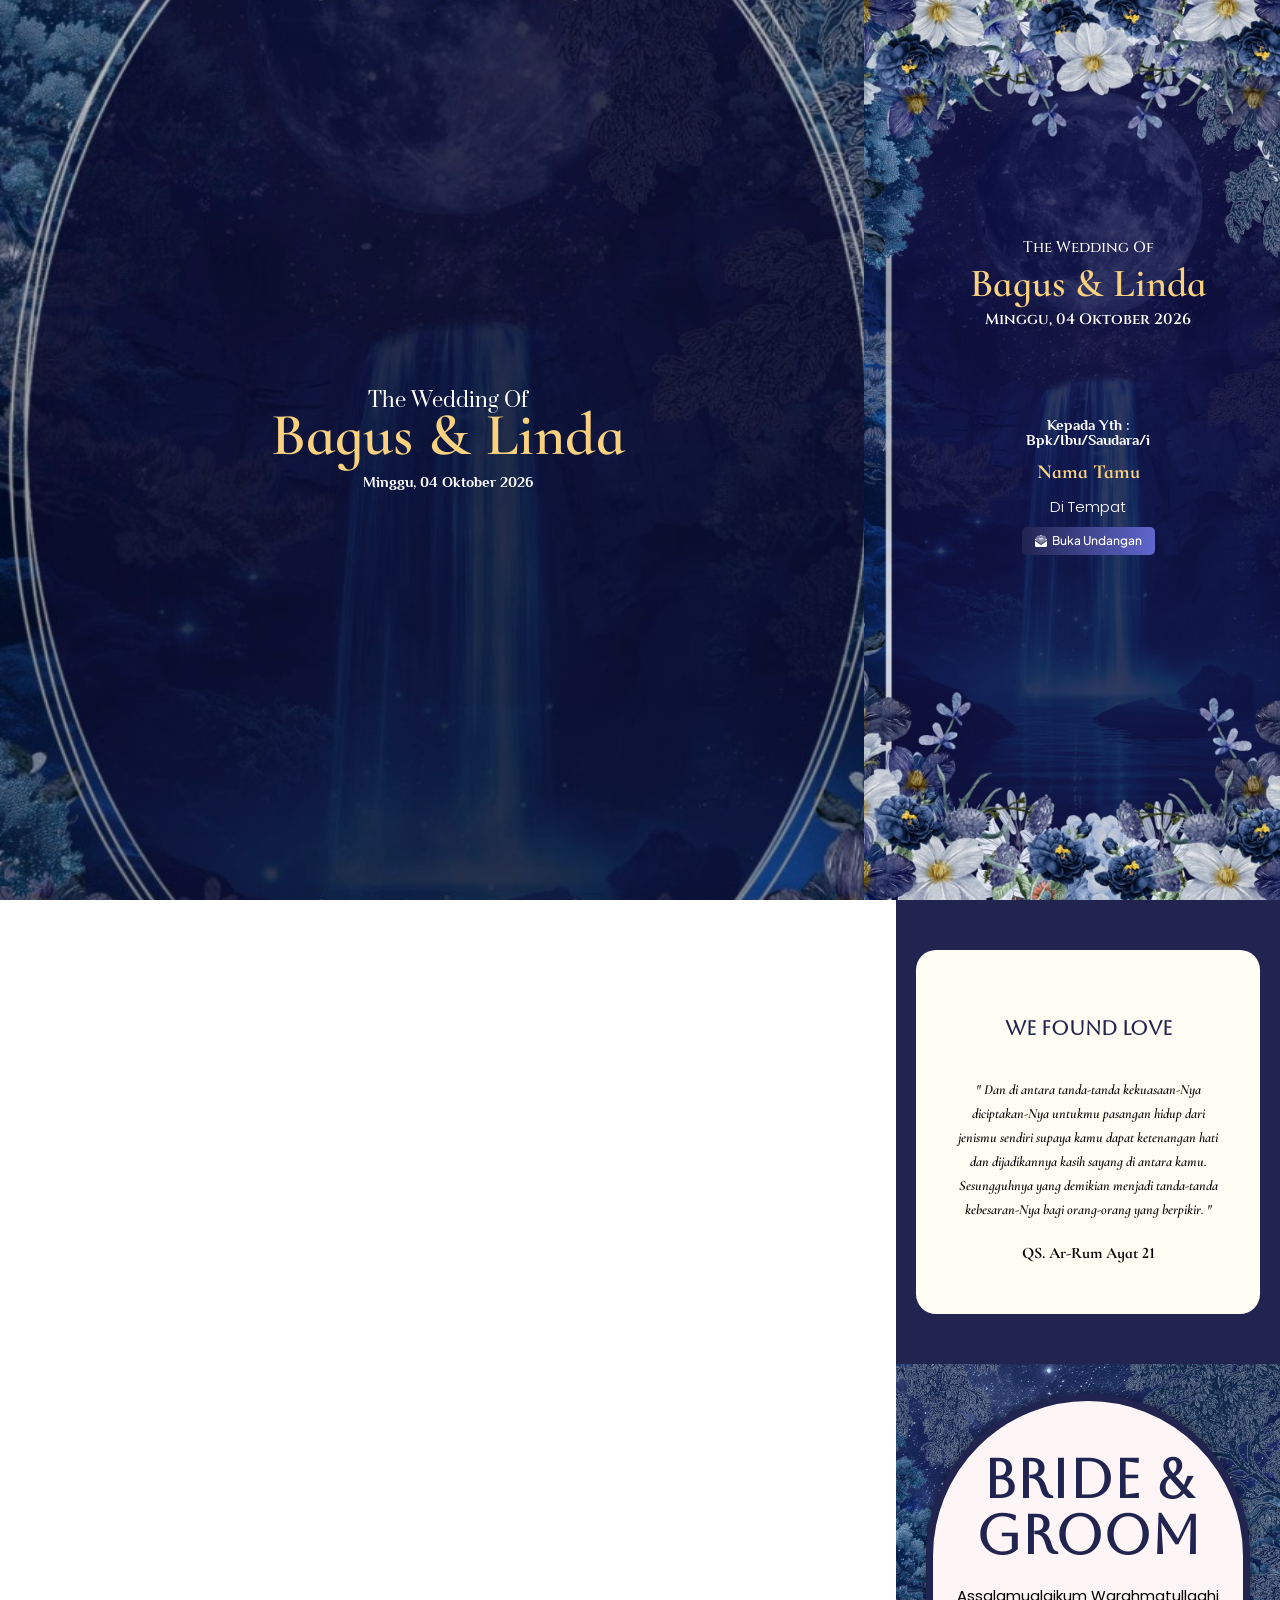
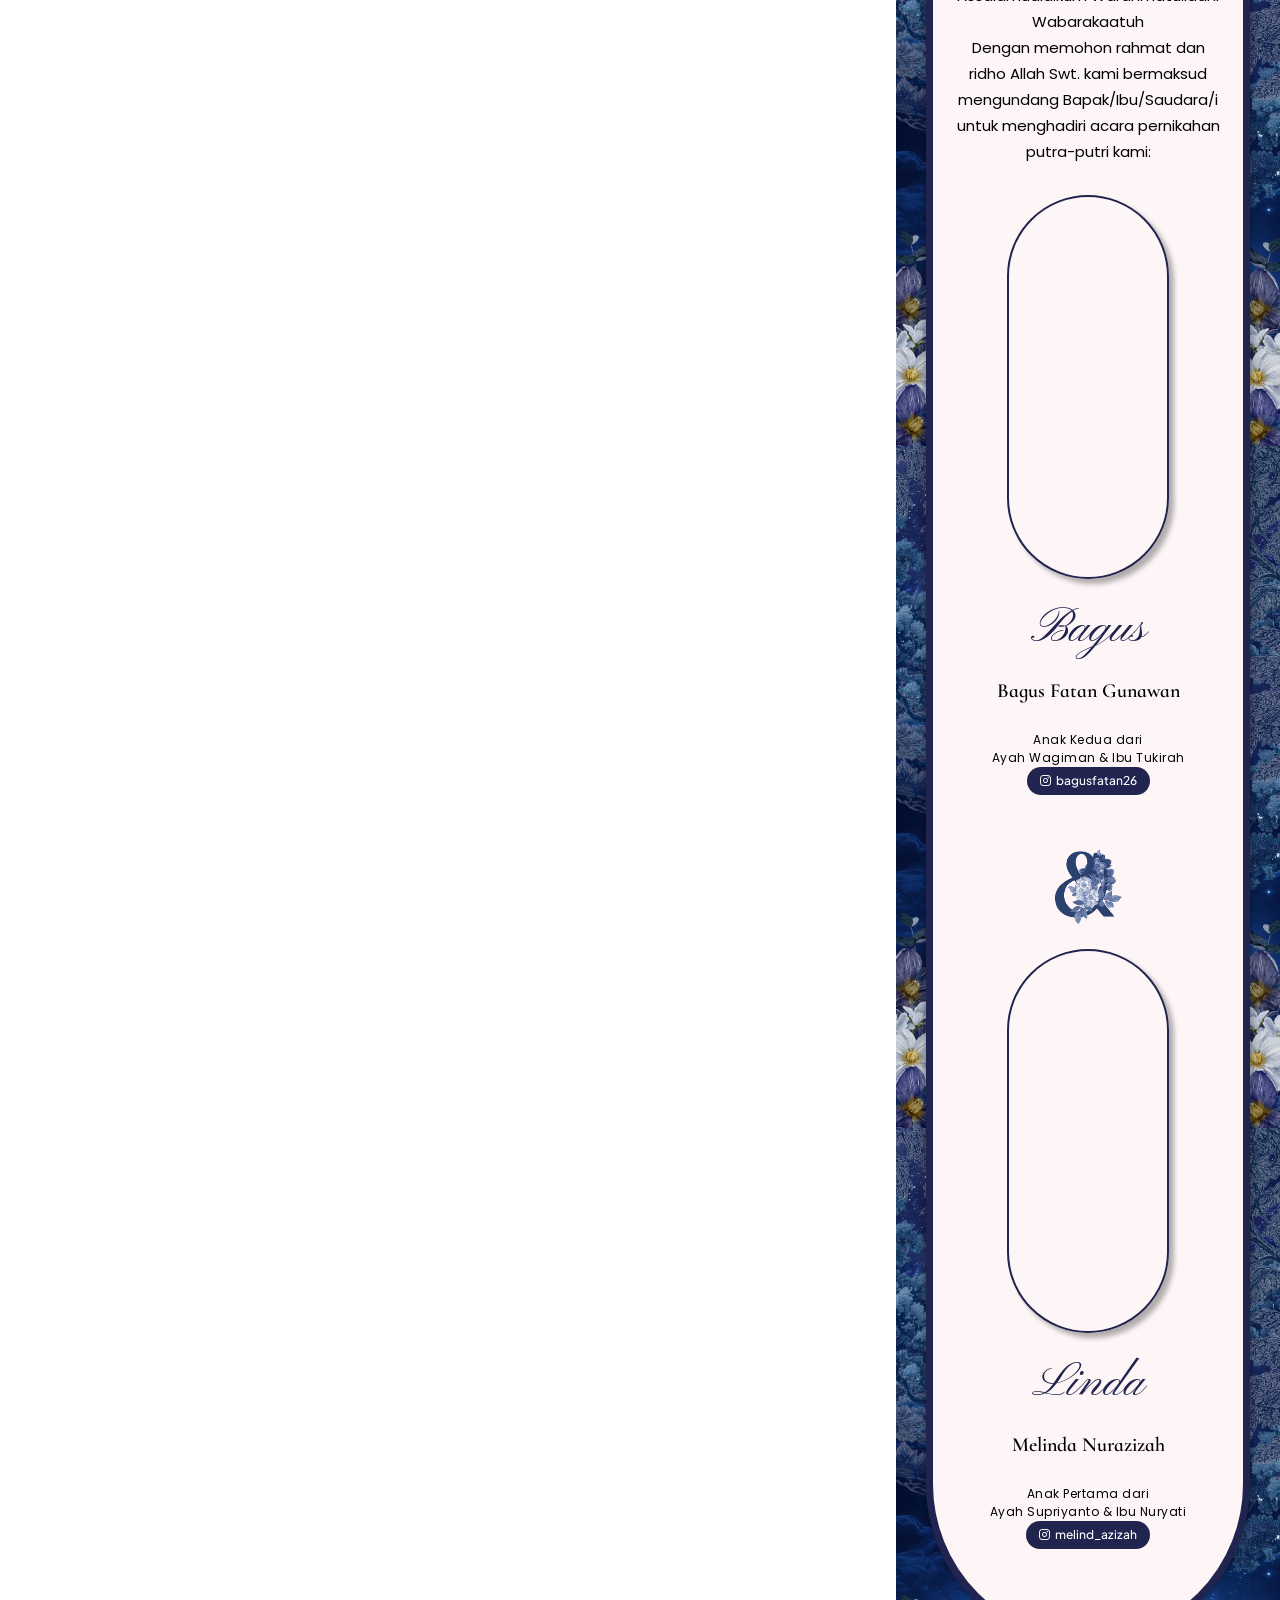
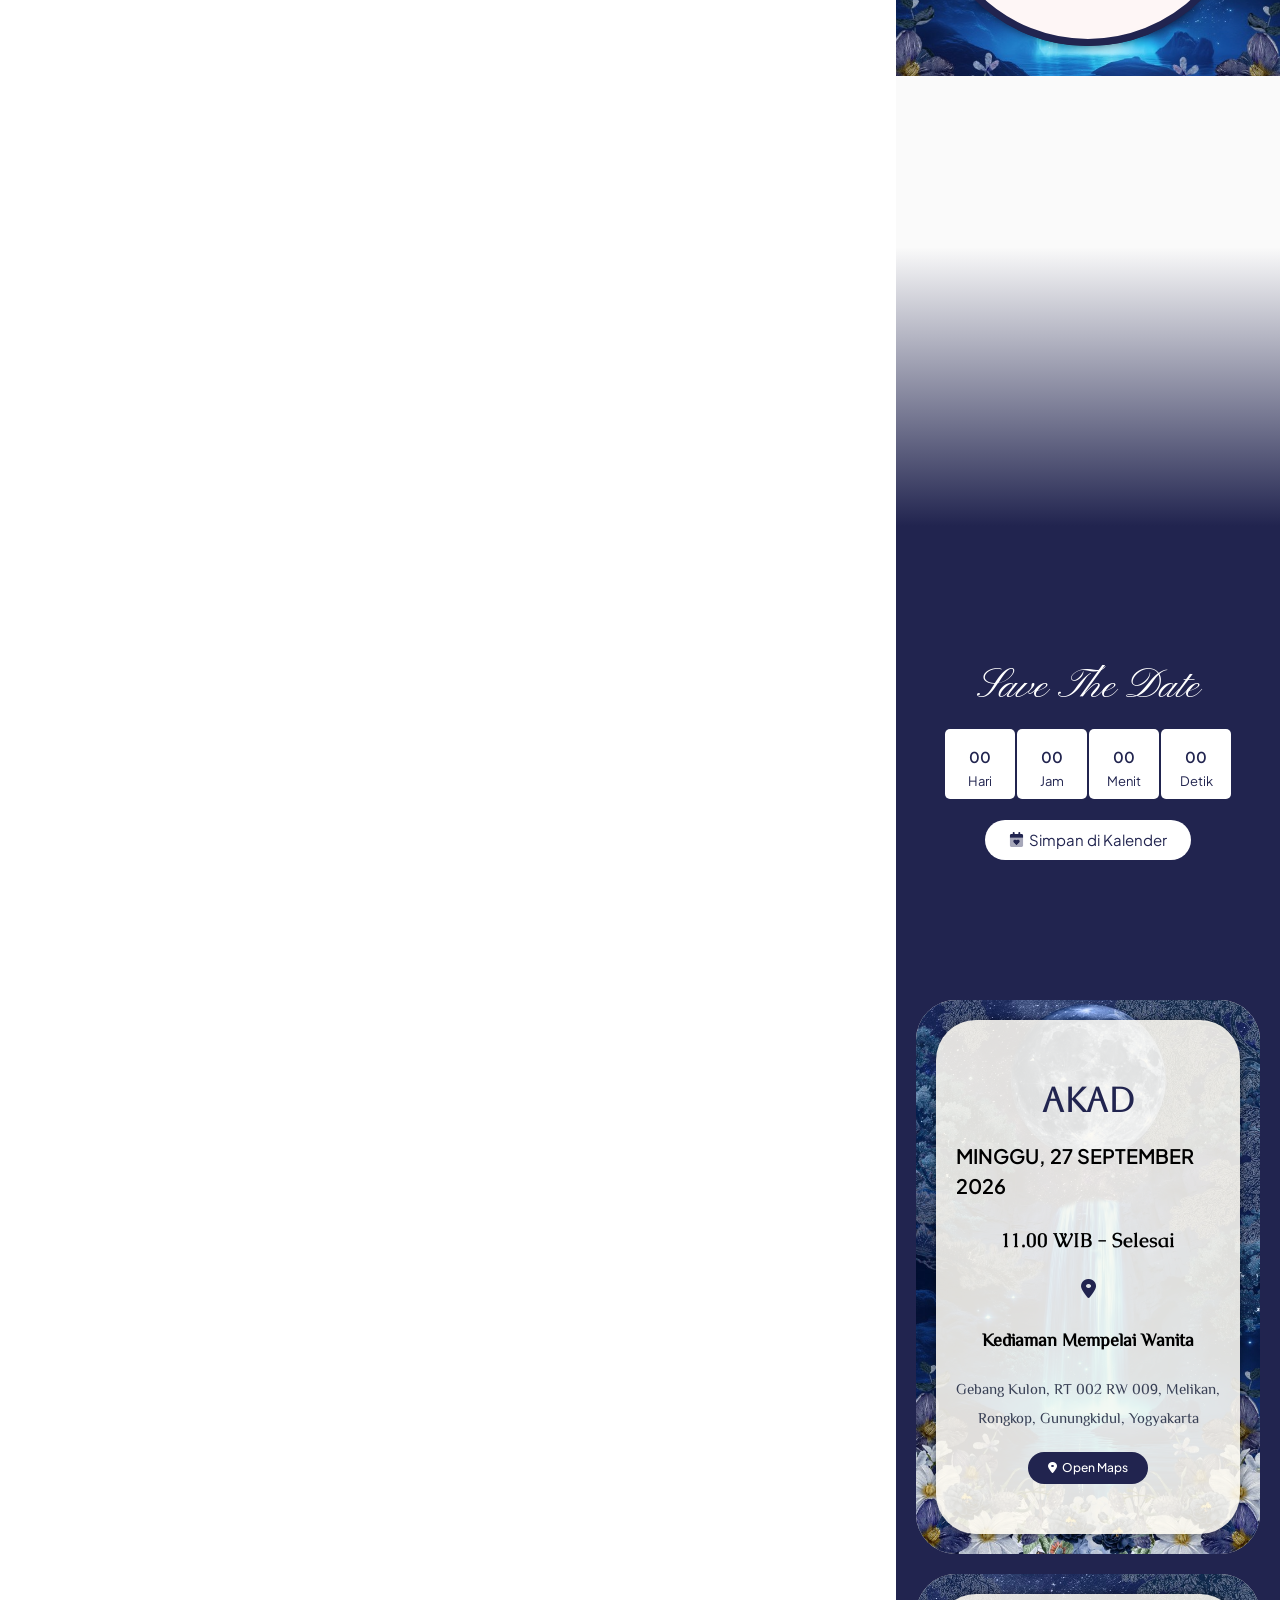
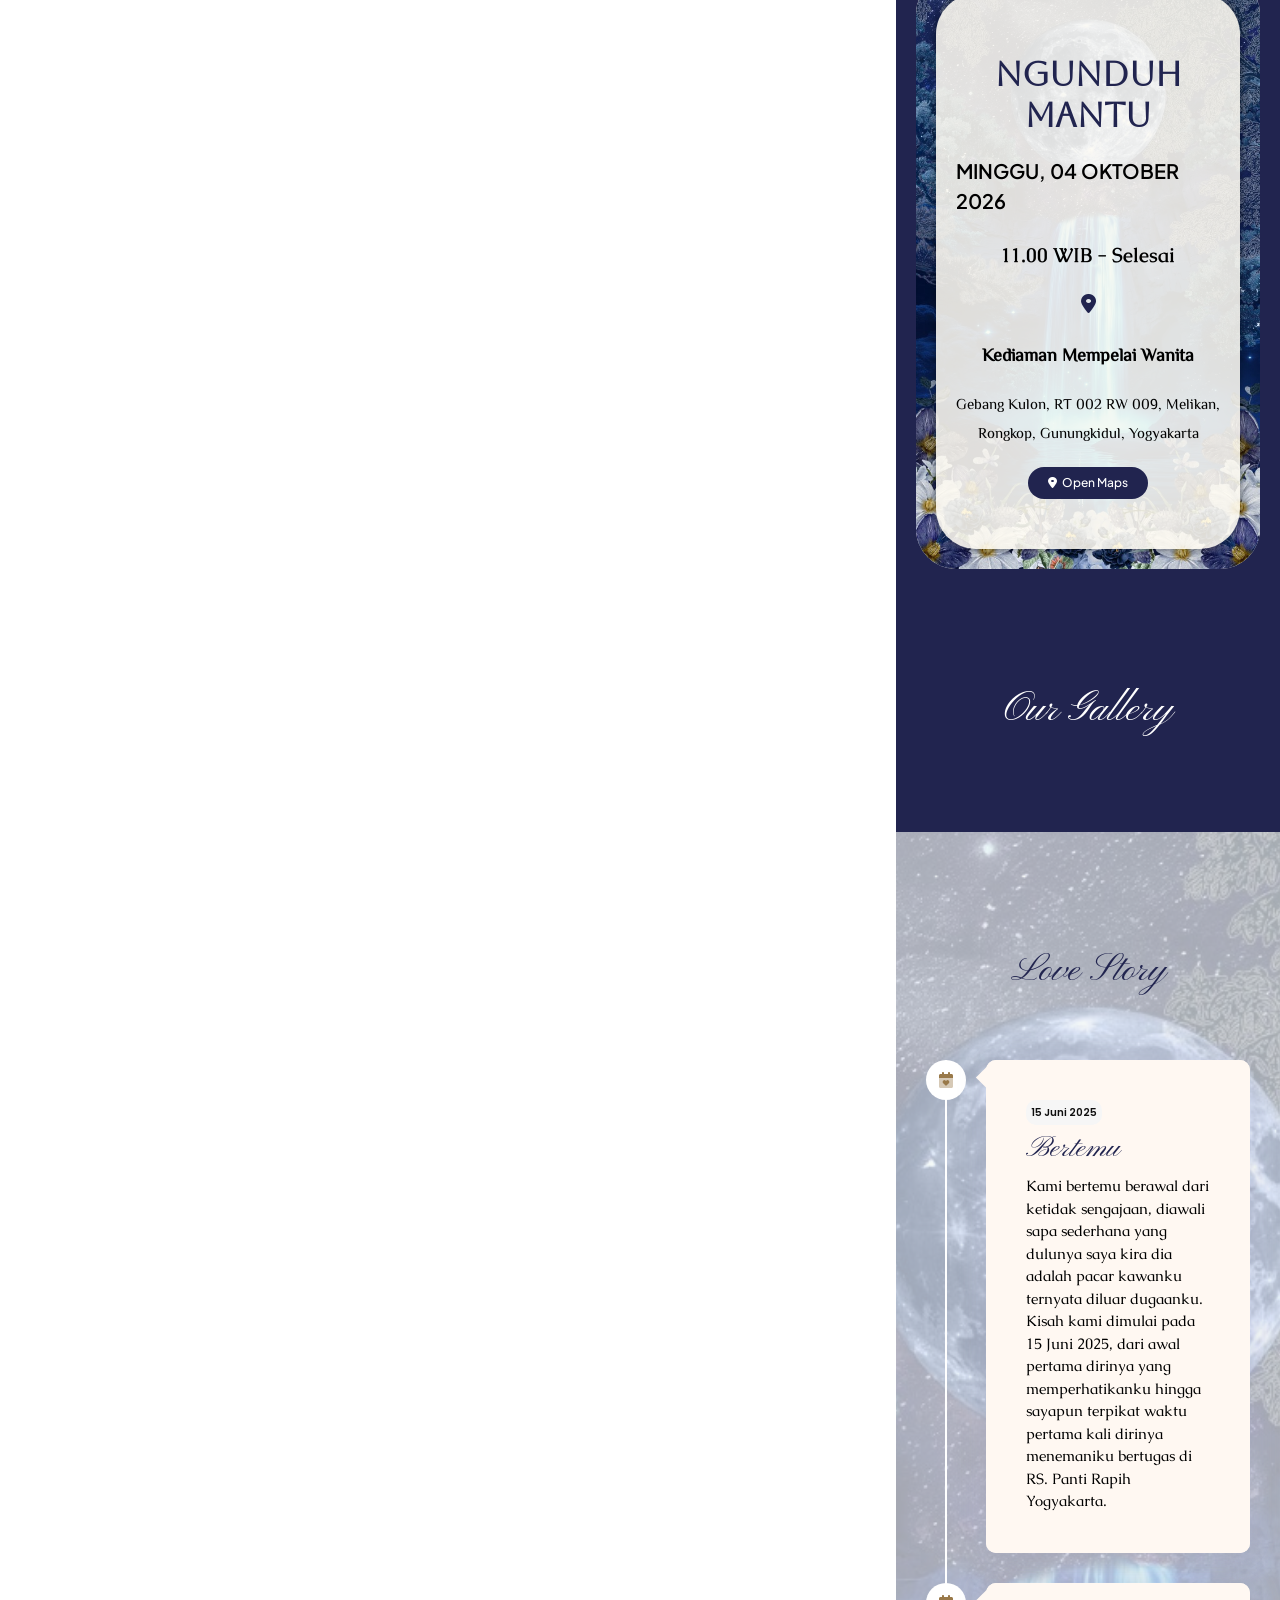
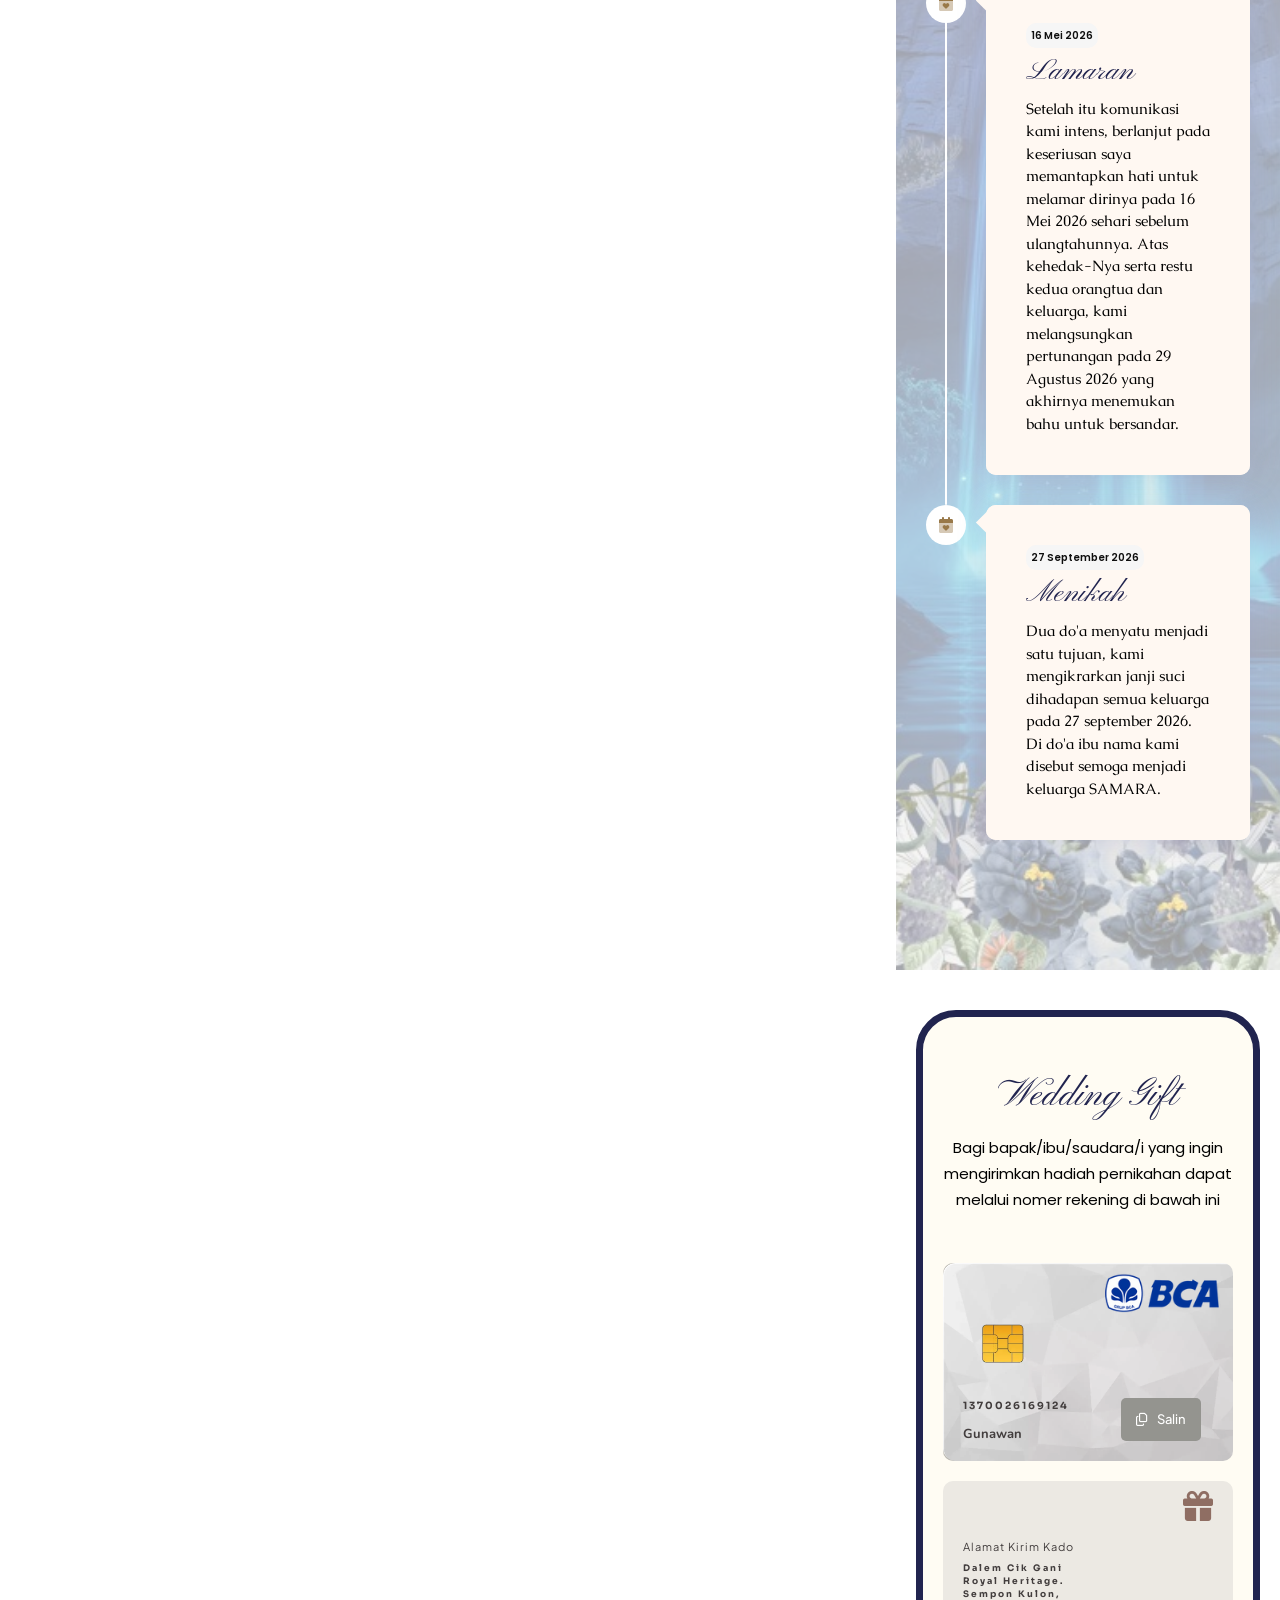
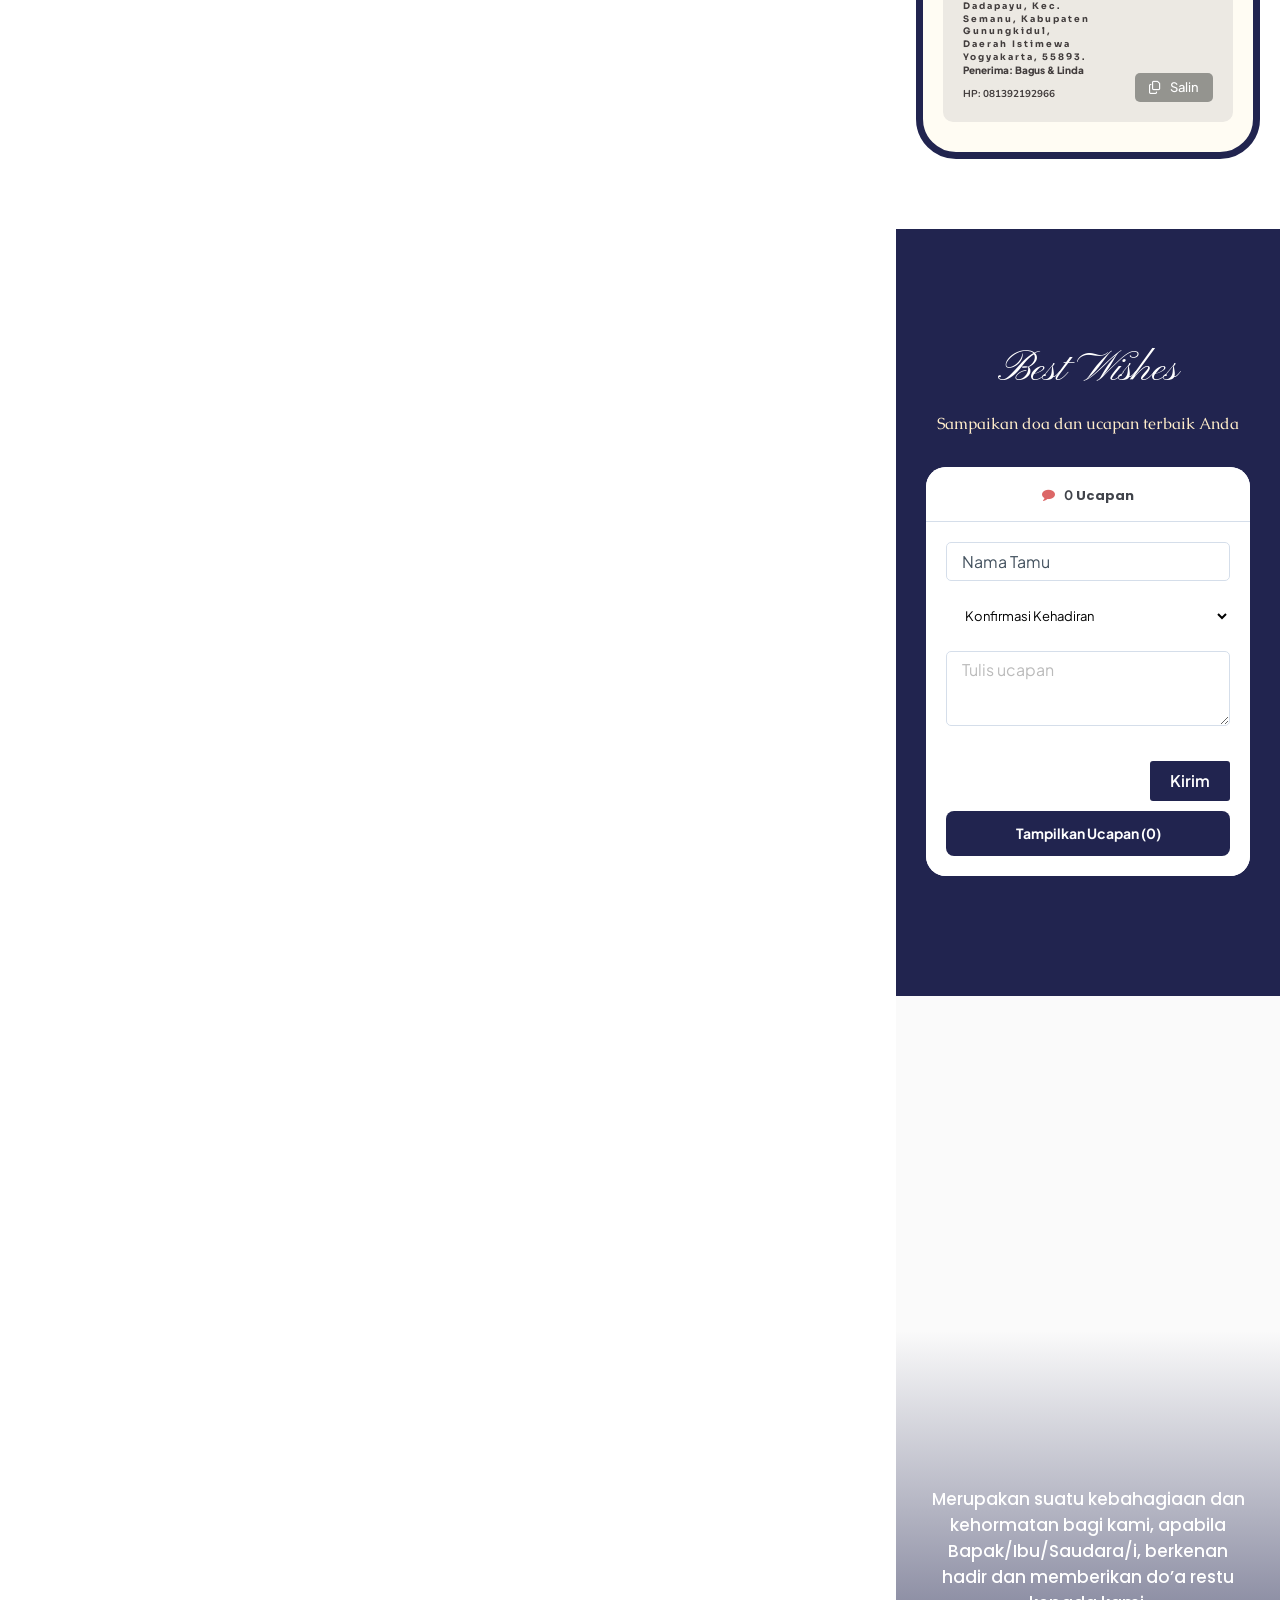
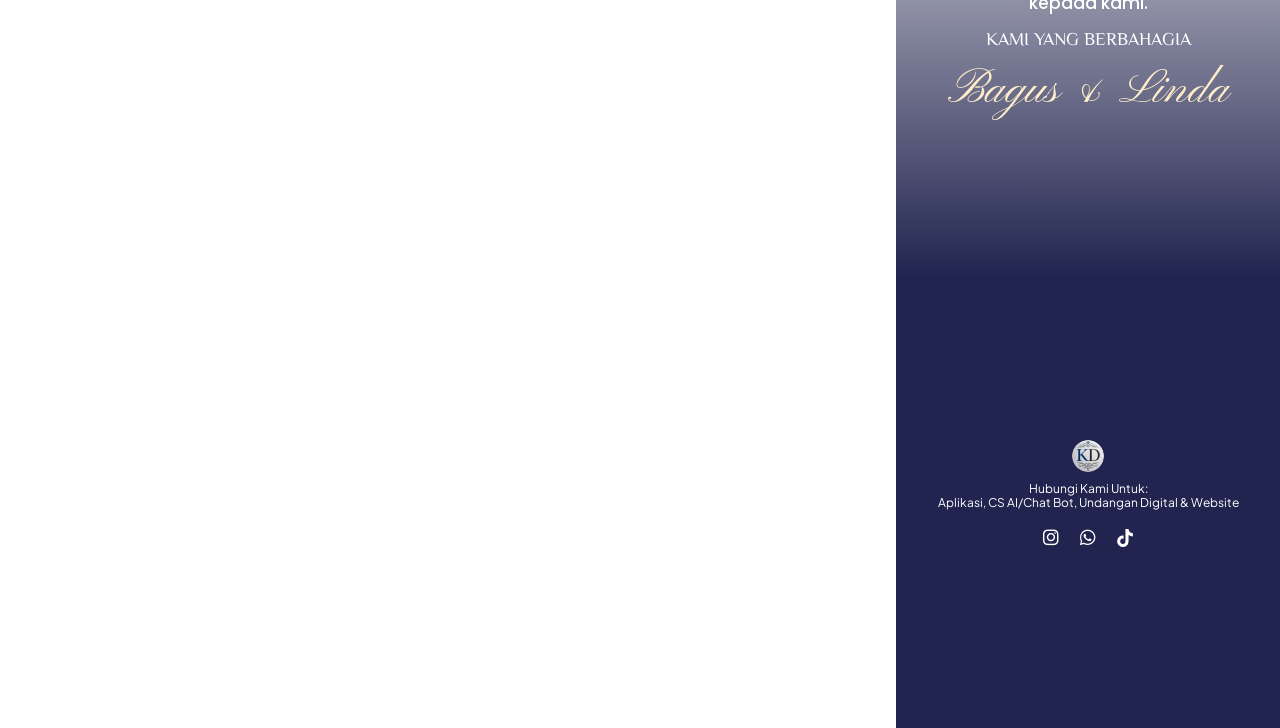
==== index.html @ d7ed0dea "Undangan Bagus-Linda: data final + RSVP spreadsheet + galeri lokal" ====
﻿<!DOCTYPE html>
<html lang="id" prefix="og: https://ogp.me/ns#">

<head>
  <meta charset="UTF-8">
  <link rel="icon" type="image/png" href="./KirimDigi.png">
  <link rel="shortcut icon" href="./KirimDigi.png">

  <!-- Optimasi Mesin Pencari oleh Rank Math - https://rankmath.com/ -->
  <title>Bagus 💙 Linda</title>
  <meta name="description" content="Hadiri acara pernikahan kami pada hari Minggu, 04 Oktober 2026 Ya!">
  <meta name="robots" content="nofollow, noindex">
  <meta property="og:locale" content="id_ID">
  <meta property="og:type" content="article">
  <meta property="og:title" content="Bagus 💙 Linda">
  <meta property="og:description" content="Hadiri acara pernikahan kami pada hari Minggu, 04 Oktober 2026 Ya!">
  <meta property="og:url" content="https://invitimo.my.id/motion-19/">
  <meta property="og:site_name" content="Digital Wedding Invitation">
  <meta property="article:section" content="Undangan Pernikahan">
  <meta property="og:updated_time" content="2025-12-13T16:22:18+07:00">
  <meta property="og:image" content="https://kirimdigi.github.io/Bagus-Linda/foto/3.jpeg">
  <meta property="og:image:secure_url" content="https://kirimdigi.github.io/Bagus-Linda/foto/3.jpeg">
  <meta property="og:image:width" content="1040">
  <meta property="og:image:height" content="694">
  <meta property="og:image:alt" content="Bagus &#038; Linda">
  <meta property="og:image:type" content="image/jpeg">
  <meta property="article:published_time" content="2025-06-02T16:07:40+07:00">
  <meta property="article:modified_time" content="2025-12-13T16:22:18+07:00">
  <meta name="twitter:card" content="summary_large_image">
  <meta name="twitter:title" content="The Wedding Of Bagus &amp; Linda">
  <meta name="twitter:description"
    content="Nama Tamu, hadiri acara pernikahan Bagus &amp; Linda. pada hari Minggu, 27 September 2026 Ya!">
  <meta name="twitter:image" content="https://kirimdigi.github.io/Bagus-Linda/foto/3.jpeg">
  <meta name="twitter:label1" content="Ditulis oleh">
  <meta name="twitter:data1" content="kekondangan">
  <meta name="twitter:label2" content="Waktunya membaca">
  <meta name="twitter:data2" content="Kurang dari semenit">
  <script type="application/ld+json"
    class="rank-math-schema">{"@context":"https://schema.org","@graph":[{"@type":["Person","Organization"],"@id":"https://invitimo.my.id/#person","name":"Digital Wedding Invitation"},{"@type":"WebSite","@id":"https://invitimo.my.id/#website","url":"https://invitimo.my.id","name":"Digital Wedding Invitation","publisher":{"@id":"https://invitimo.my.id/#person"},"inLanguage":"id"},{"@type":"ImageObject","@id":"https://hi.kekondangan.id/wp-content/uploads/jet-form-builder/be1bfa4e216cc405ab9794353bdbe655/2025/12/Zehan_Invitation_MagicEdit_1765617343250-1765617492396.webp","url":"https://hi.kekondangan.id/wp-content/uploads/jet-form-builder/be1bfa4e216cc405ab9794353bdbe655/2025/12/Zehan_Invitation_MagicEdit_1765617343250-1765617492396.webp","width":"434","height":"760","inLanguage":"id"},{"@type":"WebPage","@id":"https://invitimo.my.id/motion-19/#webpage","url":"https://invitimo.my.id/motion-19/","name":"The Wedding Of Bagus &amp; Linda","datePublished":"2025-06-02T16:07:40+07:00","dateModified":"2025-12-13T16:22:18+07:00","isPartOf":{"@id":"https://invitimo.my.id/#website"},"primaryImageOfPage":{"@id":"https://hi.kekondangan.id/wp-content/uploads/jet-form-builder/be1bfa4e216cc405ab9794353bdbe655/2025/12/Zehan_Invitation_MagicEdit_1765617343250-1765617492396.webp"},"inLanguage":"id"},{"@type":"Person","@id":"https://invitimo.my.id/author/kekondangan/","name":"kekondangan","url":"https://invitimo.my.id/author/kekondangan/","image":{"@type":"ImageObject","@id":"https://secure.gravatar.com/avatar/060e39ec4af00465f8073937f959c683679de852fa3f70bc7729038ad7bef04e?s=96&amp;d=mm&amp;r=g","url":"https://secure.gravatar.com/avatar/060e39ec4af00465f8073937f959c683679de852fa3f70bc7729038ad7bef04e?s=96&amp;d=mm&amp;r=g","caption":"kekondangan","inLanguage":"id"},"sameAs":["http://hi.kekondangan.id"]},{"@type":"BlogPosting","headline":"The Wedding Of Bagus &amp; Linda","datePublished":"2025-06-02T16:07:40+07:00","dateModified":"2025-12-13T16:22:18+07:00","articleSection":"Undangan Pernikahan","author":{"@id":"https://invitimo.my.id/author/kekondangan/","name":"kekondangan"},"publisher":{"@id":"https://invitimo.my.id/#person"},"description":"Nama Tamu, hadiri acara pernikahan Bagus &amp; Linda. pada hari Minggu, 27 September 2026 Ya!","name":"The Wedding Of Bagus &amp; Linda","@id":"https://invitimo.my.id/motion-19/#richSnippet","isPartOf":{"@id":"https://invitimo.my.id/motion-19/#webpage"},"image":{"@id":"https://hi.kekondangan.id/wp-content/uploads/jet-form-builder/be1bfa4e216cc405ab9794353bdbe655/2025/12/Zehan_Invitation_MagicEdit_1765617343250-1765617492396.webp"},"inLanguage":"id","mainEntityOfPage":{"@id":"https://invitimo.my.id/motion-19/#webpage"}}]}</script>
  <!-- /Plugin WordPress Rank Math SEO -->

  <link rel='dns-prefetch' href='//hi.kekondangan.id'>
  <link rel='dns-prefetch' href='//fonts.googleapis.com'>
  <link rel='dns-prefetch' href='//unpkg.com'>
  <link rel="alternate" title="oEmbed (JSON)" type="application/json+oembed"
    href="./wp-json/oembed/1.0/embed?url=https%3A%2F%2Finvitimo.my.id%2Fmotion-19%2F">
  <link rel="alternate" title="oEmbed (XML)" type="text/xml+oembed"
    href="./wp-json/oembed/1.0/embed-1?url=https%3A%2F%2Finvitimo.my.id%2Fmotion-19%2F&#038;format=xml">
  <style id="wp-img-auto-sizes-contain-inline-css">
    img:is([sizes=auto i], [sizes^="auto," i]) {
      contain-intrinsic-size: 3000px 1500px
    }

    /*# sourceURL=wp-img-auto-sizes-contain-inline-css */
  </style>
  <style id="wp-emoji-styles-inline-css">
    img.wp-smiley,
    img.emoji {
      display: inline !important;
      border: none !important;
      box-shadow: none !important;
      height: 1em !important;
      width: 1em !important;
      margin: 0 0.07em !important;
      vertical-align: -0.1em !important;
      background: none !important;
      padding: 0 !important;
    }

    /*# sourceURL=wp-emoji-styles-inline-css */
  </style>
  <style id="wp-block-library-inline-css">
    :root {
      --wp-block-synced-color: #7a00df;
      --wp-block-synced-color--rgb: 122, 0, 223;
      --wp-bound-block-color: var(--wp-block-synced-color);
      --wp-editor-canvas-background: #ddd;
      --wp-admin-theme-color: #007cba;
      --wp-admin-theme-color--rgb: 0, 124, 186;
      --wp-admin-theme-color-darker-10: #006ba1;
      --wp-admin-theme-color-darker-10--rgb: 0, 107, 160.5;
      --wp-admin-theme-color-darker-20: #005a87;
      --wp-admin-theme-color-darker-20--rgb: 0, 90, 135;
      --wp-admin-border-width-focus: 2px
    }

    @media (min-resolution:192dpi) {
      :root {
        --wp-admin-border-width-focus: 1.5px
      }
    }

    .wp-element-button {
      cursor: pointer
    }

    :root .has-very-light-gray-background-color {
      background-color: #eee
    }

    :root .has-very-dark-gray-background-color {
      background-color: #313131
    }

    :root .has-very-light-gray-color {
      color: #eee
    }

    :root .has-very-dark-gray-color {
      color: #313131
    }

    :root .has-vivid-green-cyan-to-vivid-cyan-blue-gradient-background {
      background: linear-gradient(135deg, #00d084, #0693e3)
    }

    :root .has-purple-crush-gradient-background {
      background: linear-gradient(135deg, #34e2e4, #4721fb 50%, #ab1dfe)
    }

    :root .has-hazy-dawn-gradient-background {
      background: linear-gradient(135deg, #faaca8, #dad0ec)
    }

    :root .has-subdued-olive-gradient-background {
      background: linear-gradient(135deg, #fafae1, #67a671)
    }

    :root .has-atomic-cream-gradient-background {
      background: linear-gradient(135deg, #fdd79a, #004a59)
    }

    :root .has-nightshade-gradient-background {
      background: linear-gradient(135deg, #330968, #31cdcf)
    }

    :root .has-midnight-gradient-background {
      background: linear-gradient(135deg, #020381, #2874fc)
    }

    :root {
      --wp--preset--font-size--normal: 16px;
      --wp--preset--font-size--huge: 42px
    }

    .has-regular-font-size {
      font-size: 1em
    }

    .has-larger-font-size {
      font-size: 2.625em
    }

    .has-normal-font-size {
      font-size: var(--wp--preset--font-size--normal)
    }

    .has-huge-font-size {
      font-size: var(--wp--preset--font-size--huge)
    }

    :root .has-text-align-center {
      text-align: center
    }

    :root .has-text-align-left {
      text-align: left
    }

    :root .has-text-align-right {
      text-align: right
    }

    .has-fit-text {
      white-space: nowrap !important
    }

    #end-resizable-editor-section {
      display: none
    }

    .aligncenter {
      clear: both
    }

    .items-justified-left {
      justify-content: flex-start
    }

    .items-justified-center {
      justify-content: center
    }

    .items-justified-right {
      justify-content: flex-end
    }

    .items-justified-space-between {
      justify-content: space-between
    }

    .screen-reader-text {
      word-wrap: normal !important;
      border: 0;
      clip-path: inset(50%);
      height: 1px;
      margin: -1px;
      overflow: hidden;
      padding: 0;
      position: absolute;
      width: 1px;
      word-break: normal !important
    }

    .screen-reader-text:focus {
      background-color: #ddd;
      clip-path: none;
      color: #444;
      display: block;
      font-size: 1em;
      height: auto;
      left: 5px;
      line-height: normal;
      padding: 15px 23px 14px;
      text-decoration: none;
      top: 5px;
      width: auto;
      z-index: 100000
    }

    html :where(.has-border-color) {
      border-style: solid
    }

    html :where([style^=border-color], [style*=";border-color"], [style*="; border-color"]) {
      border-style: solid
    }

    html :where([style^=border-top-color], [style*=";border-top-color"], [style*="; border-top-color"]) {
      border-top-style: solid
    }

    html :where([style^=border-right-color], [style*=";border-right-color"], [style*="; border-right-color"]) {
      border-right-style: solid
    }

    html :where([style^=border-bottom-color], [style*=";border-bottom-color"], [style*="; border-bottom-color"]) {
      border-bottom-style: solid
    }

    html :where([style^=border-left-color], [style*=";border-left-color"], [style*="; border-left-color"]) {
      border-left-style: solid
    }

    html :where([style^=border-width], [style*=";border-width"], [style*="; border-width"]) {
      border-style: solid
    }

    html :where([style^=border-top-width], [style*=";border-top-width"], [style*="; border-top-width"]) {
      border-top-style: solid
    }

    html :where([style^=border-right-width], [style*=";border-right-width"], [style*="; border-right-width"]) {
      border-right-style: solid
    }

    html :where([style^=border-bottom-width], [style*=";border-bottom-width"], [style*="; border-bottom-width"]) {
      border-bottom-style: solid
    }

    html :where([style^=border-left-width], [style*=";border-left-width"], [style*="; border-left-width"]) {
      border-left-style: solid
    }

    html :where(img[class*=wp-image-]) {
      height: auto;
      max-width: 100%
    }

    :where(figure) {
      margin: 0 0 1em
    }

    html :where(.is-position-sticky) {
      --wp-admin--admin-bar--position-offset: var(--wp-admin--admin-bar--height, 0px)
    }

    @media screen and (max-width:600px) {
      html :where(.is-position-sticky) {
        --wp-admin--admin-bar--position-offset: 0px
      }
    }

    /*# sourceURL=/wp-includes/css/dist/block-library/common.min.css */
  </style>
  <style id="wp-block-styles-placeholder-inline-css">
    :root {
      --wp-internal-comment: "Placeholder for wp_hoist_late_printed_styles() to replace with the block styles printed at wp_footer."
    }

    /*# sourceURL=wp-block-styles-placeholder-inline-css */
  </style>
  <link rel='stylesheet' id='jet-engine-frontend-css'
    href='./wp-content/plugins/jet-engine/assets/css/frontend.css?ver=3.8.14.3' media='all'>
  <style id="wp-global-styles-placeholder-inline-css">
    :root {
      --wp-internal-comment: "Placeholder for wp_hoist_late_printed_styles() to replace with the global-styles printed at wp_footer."
    }

    /*# sourceURL=wp-global-styles-placeholder-inline-css */
  </style>
  <link rel='stylesheet' id='wds-elementor-css'
    href='./wp-content/plugins/weddingsaas-pro/assets/css/wds-elementor.css?ver=2.10.4' media='all'>
  <link rel='stylesheet' id='saic_style-css'
    href='./wp-content/plugins/weddingsaas-pro/assets/plugins/custom/commentpress/saic_style.css?ver=2.10.4'
    media='screen'>
  <link rel='stylesheet' id='hello-elementor-css'
    href='./wp-content/themes/hello-elementor/assets/css/reset.css?ver=3.4.9' media='all'>
  <link rel='stylesheet' id='hello-elementor-theme-style-css'
    href='./wp-content/themes/hello-elementor/assets/css/theme.css?ver=3.4.9' media='all'>
  <link rel='stylesheet' id='hello-elementor-header-footer-css'
    href='./wp-content/themes/hello-elementor/assets/css/header-footer.css?ver=3.4.9' media='all'>
  <link rel='stylesheet' id='elementor-frontend-css'
    href='./wp-content/plugins/elementor/assets/css/frontend.min.css?ver=4.2.4' media='all'>
  <style id="elementor-frontend-inline-css">
    @-webkit-keyframes ha_fadeIn {
      0% {
        opacity: 0
      }

      to {
        opacity: 1
      }
    }

    @keyframes ha_fadeIn {
      0% {
        opacity: 0
      }

      to {
        opacity: 1
      }
    }

    @-webkit-keyframes ha_zoomIn {
      0% {
        opacity: 0;
        -webkit-transform: scale3d(.3, .3, .3);
        transform: scale3d(.3, .3, .3)
      }

      50% {
        opacity: 1
      }
    }

    @keyframes ha_zoomIn {
      0% {
        opacity: 0;
        -webkit-transform: scale3d(.3, .3, .3);
        transform: scale3d(.3, .3, .3)
      }

      50% {
        opacity: 1
      }
    }

    @-webkit-keyframes ha_rollIn {
      0% {
        opacity: 0;
        -webkit-transform: translate3d(-100%, 0, 0) rotate3d(0, 0, 1, -120deg);
        transform: translate3d(-100%, 0, 0) rotate3d(0, 0, 1, -120deg)
      }

      to {
        opacity: 1
      }
    }

    @keyframes ha_rollIn {
      0% {
        opacity: 0;
        -webkit-transform: translate3d(-100%, 0, 0) rotate3d(0, 0, 1, -120deg);
        transform: translate3d(-100%, 0, 0) rotate3d(0, 0, 1, -120deg)
      }

      to {
        opacity: 1
      }
    }

    @-webkit-keyframes ha_bounce {

      0%,
      20%,
      53%,
      to {
        -webkit-animation-timing-function: cubic-bezier(.215, .61, .355, 1);
        animation-timing-function: cubic-bezier(.215, .61, .355, 1)
      }

      40%,
      43% {
        -webkit-transform: translate3d(0, -30px, 0) scaleY(1.1);
        transform: translate3d(0, -30px, 0) scaleY(1.1);
        -webkit-animation-timing-function: cubic-bezier(.755, .05, .855, .06);
        animation-timing-function: cubic-bezier(.755, .05, .855, .06)
      }

      70% {
        -webkit-transform: translate3d(0, -15px, 0) scaleY(1.05);
        transform: translate3d(0, -15px, 0) scaleY(1.05);
        -webkit-animation-timing-function: cubic-bezier(.755, .05, .855, .06);
        animation-timing-function: cubic-bezier(.755, .05, .855, .06)
      }

      80% {
        -webkit-transition-timing-function: cubic-bezier(.215, .61, .355, 1);
        transition-timing-function: cubic-bezier(.215, .61, .355, 1);
        -webkit-transform: translate3d(0, 0, 0) scaleY(.95);
        transform: translate3d(0, 0, 0) scaleY(.95)
      }

      90% {
        -webkit-transform: translate3d(0, -4px, 0) scaleY(1.02);
        transform: translate3d(0, -4px, 0) scaleY(1.02)
      }
    }

    @keyframes ha_bounce {

      0%,
      20%,
      53%,
      to {
        -webkit-animation-timing-function: cubic-bezier(.215, .61, .355, 1);
        animation-timing-function: cubic-bezier(.215, .61, .355, 1)
      }

      40%,
      43% {
        -webkit-transform: translate3d(0, -30px, 0) scaleY(1.1);
        transform: translate3d(0, -30px, 0) scaleY(1.1);
        -webkit-animation-timing-function: cubic-bezier(.755, .05, .855, .06);
        animation-timing-function: cubic-bezier(.755, .05, .855, .06)
      }

      70% {
        -webkit-transform: translate3d(0, -15px, 0) scaleY(1.05);
        transform: translate3d(0, -15px, 0) scaleY(1.05);
        -webkit-animation-timing-function: cubic-bezier(.755, .05, .855, .06);
        animation-timing-function: cubic-bezier(.755, .05, .855, .06)
      }

      80% {
        -webkit-transition-timing-function: cubic-bezier(.215, .61, .355, 1);
        transition-timing-function: cubic-bezier(.215, .61, .355, 1);
        -webkit-transform: translate3d(0, 0, 0) scaleY(.95);
        transform: translate3d(0, 0, 0) scaleY(.95)
      }

      90% {
        -webkit-transform: translate3d(0, -4px, 0) scaleY(1.02);
        transform: translate3d(0, -4px, 0) scaleY(1.02)
      }
    }

    @-webkit-keyframes ha_bounceIn {

      0%,
      20%,
      40%,
      60%,
      80%,
      to {
        -webkit-animation-timing-function: cubic-bezier(.215, .61, .355, 1);
        animation-timing-function: cubic-bezier(.215, .61, .355, 1)
      }

      0% {
        opacity: 0;
        -webkit-transform: scale3d(.3, .3, .3);
        transform: scale3d(.3, .3, .3)
      }

      20% {
        -webkit-transform: scale3d(1.1, 1.1, 1.1);
        transform: scale3d(1.1, 1.1, 1.1)
      }

      40% {
        -webkit-transform: scale3d(.9, .9, .9);
        transform: scale3d(.9, .9, .9)
      }

      60% {
        opacity: 1;
        -webkit-transform: scale3d(1.03, 1.03, 1.03);
        transform: scale3d(1.03, 1.03, 1.03)
      }

      80% {
        -webkit-transform: scale3d(.97, .97, .97);
        transform: scale3d(.97, .97, .97)
      }

      to {
        opacity: 1
      }
    }

    @keyframes ha_bounceIn {

      0%,
      20%,
      40%,
      60%,
      80%,
      to {
        -webkit-animation-timing-function: cubic-bezier(.215, .61, .355, 1);
        animation-timing-function: cubic-bezier(.215, .61, .355, 1)
      }

      0% {
        opacity: 0;
        -webkit-transform: scale3d(.3, .3, .3);
        transform: scale3d(.3, .3, .3)
      }

      20% {
        -webkit-transform: scale3d(1.1, 1.1, 1.1);
        transform: scale3d(1.1, 1.1, 1.1)
      }

      40% {
        -webkit-transform: scale3d(.9, .9, .9);
        transform: scale3d(.9, .9, .9)
      }

      60% {
        opacity: 1;
        -webkit-transform: scale3d(1.03, 1.03, 1.03);
        transform: scale3d(1.03, 1.03, 1.03)
      }

      80% {
        -webkit-transform: scale3d(.97, .97, .97);
        transform: scale3d(.97, .97, .97)
      }

      to {
        opacity: 1
      }
    }

    @-webkit-keyframes ha_flipInX {
      0% {
        opacity: 0;
        -webkit-transform: perspective(400px) rotate3d(1, 0, 0, 90deg);
        transform: perspective(400px) rotate3d(1, 0, 0, 90deg);
        -webkit-animation-timing-function: ease-in;
        animation-timing-function: ease-in
      }

      40% {
        -webkit-transform: perspective(400px) rotate3d(1, 0, 0, -20deg);
        transform: perspective(400px) rotate3d(1, 0, 0, -20deg);
        -webkit-animation-timing-function: ease-in;
        animation-timing-function: ease-in
      }

      60% {
        opacity: 1;
        -webkit-transform: perspective(400px) rotate3d(1, 0, 0, 10deg);
        transform: perspective(400px) rotate3d(1, 0, 0, 10deg)
      }

      80% {
        -webkit-transform: perspective(400px) rotate3d(1, 0, 0, -5deg);
        transform: perspective(400px) rotate3d(1, 0, 0, -5deg)
      }
    }

    @keyframes ha_flipInX {
      0% {
        opacity: 0;
        -webkit-transform: perspective(400px) rotate3d(1, 0, 0, 90deg);
        transform: perspective(400px) rotate3d(1, 0, 0, 90deg);
        -webkit-animation-timing-function: ease-in;
        animation-timing-function: ease-in
      }

      40% {
        -webkit-transform: perspective(400px) rotate3d(1, 0, 0, -20deg);
        transform: perspective(400px) rotate3d(1, 0, 0, -20deg);
        -webkit-animation-timing-function: ease-in;
        animation-timing-function: ease-in
      }

      60% {
        opacity: 1;
        -webkit-transform: perspective(400px) rotate3d(1, 0, 0, 10deg);
        transform: perspective(400px) rotate3d(1, 0, 0, 10deg)
      }

      80% {
        -webkit-transform: perspective(400px) rotate3d(1, 0, 0, -5deg);
        transform: perspective(400px) rotate3d(1, 0, 0, -5deg)
      }
    }

    @-webkit-keyframes ha_flipInY {
      0% {
        opacity: 0;
        -webkit-transform: perspective(400px) rotate3d(0, 1, 0, 90deg);
        transform: perspective(400px) rotate3d(0, 1, 0, 90deg);
        -webkit-animation-timing-function: ease-in;
        animation-timing-function: ease-in
      }

      40% {
        -webkit-transform: perspective(400px) rotate3d(0, 1, 0, -20deg);
        transform: perspective(400px) rotate3d(0, 1, 0, -20deg);
        -webkit-animation-timing-function: ease-in;
        animation-timing-function: ease-in
      }

      60% {
        opacity: 1;
        -webkit-transform: perspective(400px) rotate3d(0, 1, 0, 10deg);
        transform: perspective(400px) rotate3d(0, 1, 0, 10deg)
      }

      80% {
        -webkit-transform: perspective(400px) rotate3d(0, 1, 0, -5deg);
        transform: perspective(400px) rotate3d(0, 1, 0, -5deg)
      }
    }

    @keyframes ha_flipInY {
      0% {
        opacity: 0;
        -webkit-transform: perspective(400px) rotate3d(0, 1, 0, 90deg);
        transform: perspective(400px) rotate3d(0, 1, 0, 90deg);
        -webkit-animation-timing-function: ease-in;
        animation-timing-function: ease-in
      }

      40% {
        -webkit-transform: perspective(400px) rotate3d(0, 1, 0, -20deg);
        transform: perspective(400px) rotate3d(0, 1, 0, -20deg);
        -webkit-animation-timing-function: ease-in;
        animation-timing-function: ease-in
      }

      60% {
        opacity: 1;
        -webkit-transform: perspective(400px) rotate3d(0, 1, 0, 10deg);
        transform: perspective(400px) rotate3d(0, 1, 0, 10deg)
      }

      80% {
        -webkit-transform: perspective(400px) rotate3d(0, 1, 0, -5deg);
        transform: perspective(400px) rotate3d(0, 1, 0, -5deg)
      }
    }

    @-webkit-keyframes ha_swing {
      20% {
        -webkit-transform: rotate3d(0, 0, 1, 15deg);
        transform: rotate3d(0, 0, 1, 15deg)
      }

      40% {
        -webkit-transform: rotate3d(0, 0, 1, -10deg);
        transform: rotate3d(0, 0, 1, -10deg)
      }

      60% {
        -webkit-transform: rotate3d(0, 0, 1, 5deg);
        transform: rotate3d(0, 0, 1, 5deg)
      }

      80% {
        -webkit-transform: rotate3d(0, 0, 1, -5deg);
        transform: rotate3d(0, 0, 1, -5deg)
      }
    }

    @keyframes ha_swing {
      20% {
        -webkit-transform: rotate3d(0, 0, 1, 15deg);
        transform: rotate3d(0, 0, 1, 15deg)
      }

      40% {
        -webkit-transform: rotate3d(0, 0, 1, -10deg);
        transform: rotate3d(0, 0, 1, -10deg)
      }

      60% {
        -webkit-transform: rotate3d(0, 0, 1, 5deg);
        transform: rotate3d(0, 0, 1, 5deg)
      }

      80% {
        -webkit-transform: rotate3d(0, 0, 1, -5deg);
        transform: rotate3d(0, 0, 1, -5deg)
      }
    }

    @-webkit-keyframes ha_slideInDown {
      0% {
        visibility: visible;
        -webkit-transform: translate3d(0, -100%, 0);
        transform: translate3d(0, -100%, 0)
      }
    }

    @keyframes ha_slideInDown {
      0% {
        visibility: visible;
        -webkit-transform: translate3d(0, -100%, 0);
        transform: translate3d(0, -100%, 0)
      }
    }

    @-webkit-keyframes ha_slideInUp {
      0% {
        visibility: visible;
        -webkit-transform: translate3d(0, 100%, 0);
        transform: translate3d(0, 100%, 0)
      }
    }

    @keyframes ha_slideInUp {
      0% {
        visibility: visible;
        -webkit-transform: translate3d(0, 100%, 0);
        transform: translate3d(0, 100%, 0)
      }
    }

    @-webkit-keyframes ha_slideInLeft {
      0% {
        visibility: visible;
        -webkit-transform: translate3d(-100%, 0, 0);
        transform: translate3d(-100%, 0, 0)
      }
    }

    @keyframes ha_slideInLeft {
      0% {
        visibility: visible;
        -webkit-transform: translate3d(-100%, 0, 0);
        transform: translate3d(-100%, 0, 0)
      }
    }

    @-webkit-keyframes ha_slideInRight {
      0% {
        visibility: visible;
        -webkit-transform: translate3d(100%, 0, 0);
        transform: translate3d(100%, 0, 0)
      }
    }

    @keyframes ha_slideInRight {
      0% {
        visibility: visible;
        -webkit-transform: translate3d(100%, 0, 0);
        transform: translate3d(100%, 0, 0)
      }
    }

    .ha_fadeIn {
      -webkit-animation-name: ha_fadeIn;
      animation-name: ha_fadeIn
    }

    .ha_zoomIn {
      -webkit-animation-name: ha_zoomIn;
      animation-name: ha_zoomIn
    }

    .ha_rollIn {
      -webkit-animation-name: ha_rollIn;
      animation-name: ha_rollIn
    }

    .ha_bounce {
      -webkit-transform-origin: center bottom;
      -ms-transform-origin: center bottom;
      transform-origin: center bottom;
      -webkit-animation-name: ha_bounce;
      animation-name: ha_bounce
    }

    .ha_bounceIn {
      -webkit-animation-name: ha_bounceIn;
      animation-name: ha_bounceIn;
      -webkit-animation-duration: .75s;
      -webkit-animation-duration: calc(var(--animate-duration)*.75);
      animation-duration: .75s;
      animation-duration: calc(var(--animate-duration)*.75)
    }

    .ha_flipInX,
    .ha_flipInY {
      -webkit-animation-name: ha_flipInX;
      animation-name: ha_flipInX;
      -webkit-backface-visibility: visible !important;
      backface-visibility: visible !important
    }

    .ha_flipInY {
      -webkit-animation-name: ha_flipInY;
      animation-name: ha_flipInY
    }

    .ha_swing {
      -webkit-transform-origin: top center;
      -ms-transform-origin: top center;
      transform-origin: top center;
      -webkit-animation-name: ha_swing;
      animation-name: ha_swing
    }

    .ha_slideInDown {
      -webkit-animation-name: ha_slideInDown;
      animation-name: ha_slideInDown
    }

    .ha_slideInUp {
      -webkit-animation-name: ha_slideInUp;
      animation-name: ha_slideInUp
    }

    .ha_slideInLeft {
      -webkit-animation-name: ha_slideInLeft;
      animation-name: ha_slideInLeft
    }

    .ha_slideInRight {
      -webkit-animation-name: ha_slideInRight;
      animation-name: ha_slideInRight
    }

    .ha-css-transform-yes {
      -webkit-transition-duration: var(--ha-tfx-transition-duration, .2s);
      transition-duration: var(--ha-tfx-transition-duration, .2s);
      -webkit-transition-property: -webkit-transform;
      transition-property: transform;
      transition-property: transform, -webkit-transform;
      -webkit-transform: translate(var(--ha-tfx-translate-x, 0), var(--ha-tfx-translate-y, 0)) scale(var(--ha-tfx-scale-x, 1), var(--ha-tfx-scale-y, 1)) skew(var(--ha-tfx-skew-x, 0), var(--ha-tfx-skew-y, 0)) rotateX(var(--ha-tfx-rotate-x, 0)) rotateY(var(--ha-tfx-rotate-y, 0)) rotateZ(var(--ha-tfx-rotate-z, 0));
      transform: translate(var(--ha-tfx-translate-x, 0), var(--ha-tfx-translate-y, 0)) scale(var(--ha-tfx-scale-x, 1), var(--ha-tfx-scale-y, 1)) skew(var(--ha-tfx-skew-x, 0), var(--ha-tfx-skew-y, 0)) rotateX(var(--ha-tfx-rotate-x, 0)) rotateY(var(--ha-tfx-rotate-y, 0)) rotateZ(var(--ha-tfx-rotate-z, 0))
    }

    .ha-css-transform-yes:hover {
      -webkit-transform: translate(var(--ha-tfx-translate-x-hover, var(--ha-tfx-translate-x, 0)), var(--ha-tfx-translate-y-hover, var(--ha-tfx-translate-y, 0))) scale(var(--ha-tfx-scale-x-hover, var(--ha-tfx-scale-x, 1)), var(--ha-tfx-scale-y-hover, var(--ha-tfx-scale-y, 1))) skew(var(--ha-tfx-skew-x-hover, var(--ha-tfx-skew-x, 0)), var(--ha-tfx-skew-y-hover, var(--ha-tfx-skew-y, 0))) rotateX(var(--ha-tfx-rotate-x-hover, var(--ha-tfx-rotate-x, 0))) rotateY(var(--ha-tfx-rotate-y-hover, var(--ha-tfx-rotate-y, 0))) rotateZ(var(--ha-tfx-rotate-z-hover, var(--ha-tfx-rotate-z, 0)));
      transform: translate(var(--ha-tfx-translate-x-hover, var(--ha-tfx-translate-x, 0)), var(--ha-tfx-translate-y-hover, var(--ha-tfx-translate-y, 0))) scale(var(--ha-tfx-scale-x-hover, var(--ha-tfx-scale-x, 1)), var(--ha-tfx-scale-y-hover, var(--ha-tfx-scale-y, 1))) skew(var(--ha-tfx-skew-x-hover, var(--ha-tfx-skew-x, 0)), var(--ha-tfx-skew-y-hover, var(--ha-tfx-skew-y, 0))) rotateX(var(--ha-tfx-rotate-x-hover, var(--ha-tfx-rotate-x, 0))) rotateY(var(--ha-tfx-rotate-y-hover, var(--ha-tfx-rotate-y, 0))) rotateZ(var(--ha-tfx-rotate-z-hover, var(--ha-tfx-rotate-z, 0)))
    }

    .happy-addon>.elementor-widget-container {
      word-wrap: break-word;
      overflow-wrap: break-word
    }

    .happy-addon>.elementor-widget-container,
    .happy-addon>.elementor-widget-container * {
      -webkit-box-sizing: border-box;
      box-sizing: border-box
    }

    .happy-addon:not(:has(.elementor-widget-container)),
    .happy-addon:not(:has(.elementor-widget-container)) * {
      -webkit-box-sizing: border-box;
      box-sizing: border-box;
      word-wrap: break-word;
      overflow-wrap: break-word
    }

    .happy-addon p:empty {
      display: none
    }

    .happy-addon .elementor-inline-editing {
      min-height: auto !important
    }

    .happy-addon-pro img {
      max-width: 100%;
      height: auto;
      -o-object-fit: cover;
      object-fit: cover
    }

    .ha-screen-reader-text {
      position: absolute;
      overflow: hidden;
      clip: rect(1px, 1px, 1px, 1px);
      margin: -1px;
      padding: 0;
      width: 1px;
      height: 1px;
      border: 0;
      word-wrap: normal !important;
      -webkit-clip-path: inset(50%);
      clip-path: inset(50%)
    }

    .ha-has-bg-overlay>.elementor-widget-container {
      position: relative;
      z-index: 1
    }

    .ha-has-bg-overlay>.elementor-widget-container:before {
      position: absolute;
      top: 0;
      left: 0;
      z-index: -1;
      width: 100%;
      height: 100%;
      content: ""
    }

    .ha-has-bg-overlay:not(:has(.elementor-widget-container)) {
      position: relative;
      z-index: 1
    }

    .ha-has-bg-overlay:not(:has(.elementor-widget-container)):before {
      position: absolute;
      top: 0;
      left: 0;
      z-index: -1;
      width: 100%;
      height: 100%;
      content: ""
    }

    .ha-popup--is-enabled .ha-js-popup,
    .ha-popup--is-enabled .ha-js-popup img {
      cursor: -webkit-zoom-in !important;
      cursor: zoom-in !important
    }

    .mfp-wrap .mfp-arrow,
    .mfp-wrap .mfp-close {
      background-color: transparent
    }

    .mfp-wrap .mfp-arrow:focus,
    .mfp-wrap .mfp-close:focus {
      outline-width: thin
    }

    .ha-advanced-tooltip-enable {
      position: relative;
      cursor: pointer;
      --ha-tooltip-arrow-color: black;
      --ha-tooltip-arrow-distance: 0
    }

    .ha-advanced-tooltip-enable .ha-advanced-tooltip-content {
      position: absolute;
      z-index: 999;
      display: none;
      padding: 5px 0;
      width: 120px;
      height: auto;
      border-radius: 6px;
      background-color: #000;
      color: #fff;
      text-align: center;
      opacity: 0
    }

    .ha-advanced-tooltip-enable .ha-advanced-tooltip-content::after {
      position: absolute;
      border-width: 5px;
      border-style: solid;
      content: ""
    }

    .ha-advanced-tooltip-enable .ha-advanced-tooltip-content.no-arrow::after {
      visibility: hidden
    }

    .ha-advanced-tooltip-enable .ha-advanced-tooltip-content.show {
      display: inline-block;
      opacity: 1
    }

    .ha-advanced-tooltip-enable.ha-advanced-tooltip-top .ha-advanced-tooltip-content,
    body[data-elementor-device-mode=tablet] .ha-advanced-tooltip-enable.ha-advanced-tooltip-tablet-top .ha-advanced-tooltip-content {
      top: unset;
      right: 0;
      bottom: calc(101% + var(--ha-tooltip-arrow-distance));
      left: 0;
      margin: 0 auto
    }

    .ha-advanced-tooltip-enable.ha-advanced-tooltip-top .ha-advanced-tooltip-content::after,
    body[data-elementor-device-mode=tablet] .ha-advanced-tooltip-enable.ha-advanced-tooltip-tablet-top .ha-advanced-tooltip-content::after {
      top: 100%;
      right: unset;
      bottom: unset;
      left: 50%;
      border-color: var(--ha-tooltip-arrow-color) transparent transparent transparent;
      -webkit-transform: translateX(-50%);
      -ms-transform: translateX(-50%);
      transform: translateX(-50%)
    }

    .ha-advanced-tooltip-enable.ha-advanced-tooltip-bottom .ha-advanced-tooltip-content,
    body[data-elementor-device-mode=tablet] .ha-advanced-tooltip-enable.ha-advanced-tooltip-tablet-bottom .ha-advanced-tooltip-content {
      top: calc(101% + var(--ha-tooltip-arrow-distance));
      right: 0;
      bottom: unset;
      left: 0;
      margin: 0 auto
    }

    .ha-advanced-tooltip-enable.ha-advanced-tooltip-bottom .ha-advanced-tooltip-content::after,
    body[data-elementor-device-mode=tablet] .ha-advanced-tooltip-enable.ha-advanced-tooltip-tablet-bottom .ha-advanced-tooltip-content::after {
      top: unset;
      right: unset;
      bottom: 100%;
      left: 50%;
      border-color: transparent transparent var(--ha-tooltip-arrow-color) transparent;
      -webkit-transform: translateX(-50%);
      -ms-transform: translateX(-50%);
      transform: translateX(-50%)
    }

    .ha-advanced-tooltip-enable.ha-advanced-tooltip-left .ha-advanced-tooltip-content,
    body[data-elementor-device-mode=tablet] .ha-advanced-tooltip-enable.ha-advanced-tooltip-tablet-left .ha-advanced-tooltip-content {
      top: 50%;
      right: calc(101% + var(--ha-tooltip-arrow-distance));
      bottom: unset;
      left: unset;
      -webkit-transform: translateY(-50%);
      -ms-transform: translateY(-50%);
      transform: translateY(-50%)
    }

    .ha-advanced-tooltip-enable.ha-advanced-tooltip-left .ha-advanced-tooltip-content::after,
    body[data-elementor-device-mode=tablet] .ha-advanced-tooltip-enable.ha-advanced-tooltip-tablet-left .ha-advanced-tooltip-content::after {
      top: 50%;
      right: unset;
      bottom: unset;
      left: 100%;
      border-color: transparent transparent transparent var(--ha-tooltip-arrow-color);
      -webkit-transform: translateY(-50%);
      -ms-transform: translateY(-50%);
      transform: translateY(-50%)
    }

    .ha-advanced-tooltip-enable.ha-advanced-tooltip-right .ha-advanced-tooltip-content,
    body[data-elementor-device-mode=tablet] .ha-advanced-tooltip-enable.ha-advanced-tooltip-tablet-right .ha-advanced-tooltip-content {
      top: 50%;
      right: unset;
      bottom: unset;
      left: calc(101% + var(--ha-tooltip-arrow-distance));
      -webkit-transform: translateY(-50%);
      -ms-transform: translateY(-50%);
      transform: translateY(-50%)
    }

    .ha-advanced-tooltip-enable.ha-advanced-tooltip-right .ha-advanced-tooltip-content::after,
    body[data-elementor-device-mode=tablet] .ha-advanced-tooltip-enable.ha-advanced-tooltip-tablet-right .ha-advanced-tooltip-content::after {
      top: 50%;
      right: 100%;
      bottom: unset;
      left: unset;
      border-color: transparent var(--ha-tooltip-arrow-color) transparent transparent;
      -webkit-transform: translateY(-50%);
      -ms-transform: translateY(-50%);
      transform: translateY(-50%)
    }

    body[data-elementor-device-mode=mobile] .ha-advanced-tooltip-enable.ha-advanced-tooltip-mobile-top .ha-advanced-tooltip-content {
      top: unset;
      right: 0;
      bottom: calc(101% + var(--ha-tooltip-arrow-distance));
      left: 0;
      margin: 0 auto
    }

    body[data-elementor-device-mode=mobile] .ha-advanced-tooltip-enable.ha-advanced-tooltip-mobile-top .ha-advanced-tooltip-content::after {
      top: 100%;
      right: unset;
      bottom: unset;
      left: 50%;
      border-color: var(--ha-tooltip-arrow-color) transparent transparent transparent;
      -webkit-transform: translateX(-50%);
      -ms-transform: translateX(-50%);
      transform: translateX(-50%)
    }

    body[data-elementor-device-mode=mobile] .ha-advanced-tooltip-enable.ha-advanced-tooltip-mobile-bottom .ha-advanced-tooltip-content {
      top: calc(101% + var(--ha-tooltip-arrow-distance));
      right: 0;
      bottom: unset;
      left: 0;
      margin: 0 auto
    }

    body[data-elementor-device-mode=mobile] .ha-advanced-tooltip-enable.ha-advanced-tooltip-mobile-bottom .ha-advanced-tooltip-content::after {
      top: unset;
      right: unset;
      bottom: 100%;
      left: 50%;
      border-color: transparent transparent var(--ha-tooltip-arrow-color) transparent;
      -webkit-transform: translateX(-50%);
      -ms-transform: translateX(-50%);
      transform: translateX(-50%)
    }

    body[data-elementor-device-mode=mobile] .ha-advanced-tooltip-enable.ha-advanced-tooltip-mobile-left .ha-advanced-tooltip-content {
      top: 50%;
      right: calc(101% + var(--ha-tooltip-arrow-distance));
      bottom: unset;
      left: unset;
      -webkit-transform: translateY(-50%);
      -ms-transform: translateY(-50%);
      transform: translateY(-50%)
    }

    body[data-elementor-device-mode=mobile] .ha-advanced-tooltip-enable.ha-advanced-tooltip-mobile-left .ha-advanced-tooltip-content::after {
      top: 50%;
      right: unset;
      bottom: unset;
      left: 100%;
      border-color: transparent transparent transparent var(--ha-tooltip-arrow-color);
      -webkit-transform: translateY(-50%);
      -ms-transform: translateY(-50%);
      transform: translateY(-50%)
    }

    body[data-elementor-device-mode=mobile] .ha-advanced-tooltip-enable.ha-advanced-tooltip-mobile-right .ha-advanced-tooltip-content {
      top: 50%;
      right: unset;
      bottom: unset;
      left: calc(101% + var(--ha-tooltip-arrow-distance));
      -webkit-transform: translateY(-50%);
      -ms-transform: translateY(-50%);
      transform: translateY(-50%)
    }

    body[data-elementor-device-mode=mobile] .ha-advanced-tooltip-enable.ha-advanced-tooltip-mobile-right .ha-advanced-tooltip-content::after {
      top: 50%;
      right: 100%;
      bottom: unset;
      left: unset;
      border-color: transparent var(--ha-tooltip-arrow-color) transparent transparent;
      -webkit-transform: translateY(-50%);
      -ms-transform: translateY(-50%);
      transform: translateY(-50%)
    }

    body.elementor-editor-active .happy-addon.ha-gravityforms .gform_wrapper {
      display: block !important
    }

    .ha-scroll-to-top-wrap.ha-scroll-to-top-hide {
      display: none
    }

    .ha-scroll-to-top-wrap.edit-mode,
    .ha-scroll-to-top-wrap.single-page-off {
      display: none !important
    }

    .ha-scroll-to-top-button {
      position: fixed;
      right: 15px;
      bottom: 15px;
      z-index: 9999;
      display: -webkit-box;
      display: -webkit-flex;
      display: -ms-flexbox;
      display: flex;
      -webkit-box-align: center;
      -webkit-align-items: center;
      align-items: center;
      -ms-flex-align: center;
      -webkit-box-pack: center;
      -ms-flex-pack: center;
      -webkit-justify-content: center;
      justify-content: center;
      width: 50px;
      height: 50px;
      border-radius: 50px;
      background-color: #5636d1;
      color: #fff;
      text-align: center;
      opacity: 1;
      cursor: pointer;
      -webkit-transition: all .3s;
      transition: all .3s
    }

    .ha-scroll-to-top-button i {
      color: #fff;
      font-size: 16px
    }

    .ha-scroll-to-top-button:hover {
      background-color: #e2498a
    }

    .elementor-39531 .elementor-element.elementor-element-164270d:not(.elementor-motion-effects-element-type-background),
    .elementor-39531 .elementor-element.elementor-element-164270d>.elementor-motion-effects-container>.elementor-motion-effects-layer {
      background-image: url("./foto/3.jpeg");
    }

    /*# sourceURL=elementor-frontend-inline-css */
  </style>
  <link rel='stylesheet' id='elementor-post-6-css' href='./wp-content/uploads/elementor/css/post-6.css?ver=1789676326'
    media='all'>
  <link rel='stylesheet' id='elementor-post-39531-css'
    href='./wp-content/uploads/elementor/css/post-39531.css?ver=1789677967' media='all'>
  <link rel='stylesheet' id='happy-icons-css'
    href='./wp-content/plugins/happy-elementor-addons/assets/fonts/style.min.css?ver=3.23.1' media='all'>
  <link rel='stylesheet' id='font-awesome-css'
    href='./wp-content/plugins/elementor/assets/lib/font-awesome/css/font-awesome.min.css?ver=4.7.0' media='all'>
  <link rel='stylesheet' id='e-animation-bounceIn-css'
    href='./wp-content/plugins/elementor/assets/lib/animations/styles/bounceIn.min.css?ver=4.2.4' media='all'>
  <link rel='stylesheet' id='e-animation-fadeIn-css'
    href='./wp-content/plugins/elementor/assets/lib/animations/styles/fadeIn.min.css?ver=4.2.4' media='all'>
  <link rel='stylesheet' id='widget-heading-css'
    href='./wp-content/plugins/elementor/assets/css/widget-heading.min.css?ver=4.2.4' media='all'>
  <link rel='stylesheet' id='e-animation-zoomIn-css'
    href='./wp-content/plugins/elementor/assets/lib/animations/styles/zoomIn.min.css?ver=4.2.4' media='all'>
  <link rel='stylesheet' id='widget-spacer-css'
    href='./wp-content/plugins/elementor/assets/css/widget-spacer.min.css?ver=4.2.4' media='all'>
  <link rel='stylesheet' id='e-sticky-css'
    href='./wp-content/plugins/elementor-pro/assets/css/modules/sticky.min.css?ver=4.2.3' media='all'>
  <link rel='stylesheet' id='e-animation-fadeInUp-css'
    href='./wp-content/plugins/elementor/assets/lib/animations/styles/fadeInUp.min.css?ver=4.2.4' media='all'>
  <link rel='stylesheet' id='e-animation-fadeInDown-css'
    href='./wp-content/plugins/elementor/assets/lib/animations/styles/fadeInDown.min.css?ver=4.2.4' media='all'>
  <link rel='stylesheet' id='swiper-css'
    href='./wp-content/plugins/elementor/assets/lib/swiper/v8/css/swiper.min.css?ver=8.4.5' media='all'>
  <link rel='stylesheet' id='e-swiper-css'
    href='./wp-content/plugins/elementor/assets/css/conditionals/e-swiper.min.css?ver=4.2.4' media='all'>
  <link rel='stylesheet' id='widget-image-css'
    href='./wp-content/plugins/elementor/assets/css/widget-image.min.css?ver=4.2.4' media='all'>
  <link rel='stylesheet' id='jet-elements-css'
    href='./wp-content/plugins/jet-elements/assets/css/jet-elements.css?ver=2.9.2.1' media='all'>
  <link rel='stylesheet' id='jet-countdown-timer-css'
    href='./wp-content/plugins/jet-elements/assets/css/addons/jet-countdown-timer.css?ver=2.9.2.1' media='all'>
  <link rel='stylesheet' id='jet-countdown-timer-skin-css'
    href='./wp-content/plugins/jet-elements/assets/css/skin/jet-countdown-timer.css?ver=2.9.2.1' media='all'>
  <link rel='stylesheet' id='widget-video-css'
    href='./wp-content/plugins/elementor/assets/css/widget-video.min.css?ver=4.2.4' media='all'>
  <link rel='stylesheet' id='widget-gallery-css'
    href='./wp-content/plugins/elementor-pro/assets/css/widget-gallery.min.css?ver=4.2.3' media='all'>
  <link rel='stylesheet' id='elementor-gallery-css'
    href='./wp-content/plugins/elementor/assets/lib/e-gallery/css/e-gallery.min.css?ver=1.2.0' media='all'>
  <link rel='stylesheet' id='e-transitions-css'
    href='./wp-content/plugins/elementor-pro/assets/css/conditionals/transitions.min.css?ver=4.2.3' media='all'>
  <link rel='stylesheet' id='jet-timeline-css'
    href='./wp-content/plugins/jet-elements/assets/css/addons/jet-timeline.css?ver=2.9.2.1' media='all'>
  <link rel='stylesheet' id='jet-timeline-skin-css'
    href='./wp-content/plugins/jet-elements/assets/css/skin/jet-timeline.css?ver=2.9.2.1' media='all'>
  <link rel='stylesheet' id='e-animation-grow-css'
    href='./wp-content/plugins/elementor/assets/lib/animations/styles/e-animation-grow.min.css?ver=4.2.4' media='all'>
  <link rel='stylesheet' id='widget-social-icons-css'
    href='./wp-content/plugins/elementor/assets/css/widget-social-icons.min.css?ver=4.2.4' media='all'>
  <link rel='stylesheet' id='e-apple-webkit-css'
    href='./wp-content/plugins/elementor/assets/css/conditionals/apple-webkit.min.css?ver=4.2.4' media='all'>
  <link rel='stylesheet' id='elementor-icons-css'
    href='./wp-content/plugins/elementor/assets/lib/eicons/css/elementor-icons.min.css?ver=5.53.0' media='all'>
  <link rel='stylesheet' id='jet-tabs-frontend-css'
    href='./wp-content/plugins/jet-tabs/assets/css/jet-tabs-frontend.css?ver=2.3.3' media='all'>
  <link rel='stylesheet' id='font-awesome-5-all-css'
    href='./wp-content/plugins/elementor/assets/lib/font-awesome/css/all.min.css?ver=4.2.4' media='all'>
  <link rel='stylesheet' id='font-awesome-4-shim-css'
    href='./wp-content/plugins/elementor/assets/lib/font-awesome/css/v4-shims.min.css?ver=4.2.4' media='all'>
  <link rel='stylesheet' id='elementor-post-39533-css'
    href='./wp-content/uploads/elementor/css/post-39533.css?ver=1789679791' media='all'>
  <link rel='stylesheet' id='elementor-post-14-css' href='./wp-content/uploads/elementor/css/post-14.css?ver=1789676498'
    media='all'>
  <link rel='stylesheet' id='kekondangan-google-fonts-css'
    href='./css2?family=Alex+Brush&#038;family=Cormorant+Garamond:ital,wght@0,500;0,600;0,700;1,500;1,600&#038;family=Plus+Jakarta+Sans:wght@400;500;600;700;800&#038;display=swap'
    media='all'>
  <link rel='preconnect' href='https://fonts.googleapis.com'>
  <link rel='preconnect' href='https://fonts.gstatic.com' crossorigin>
  <link rel='stylesheet' id='kekondangan-google-fonts-online-css'
    href='https://fonts.googleapis.com/css2?family=Alex+Brush&family=Cormorant+Garamond:ital,wght@0,500;0,600;0,700;1,500;1,600&family=Plus+Jakarta+Sans:wght@400;500;600;700;800&display=swap'
    media='all'>
  <link rel='stylesheet' id='phosphor-icons-css'
    href='https://unpkg.com/@phosphor-icons/web@2.1.1/src/index.css?ver=2.1.1' media='all'>
  <link rel='stylesheet' id='weddingsaas-child-style-css'
    href='./wp-content/themes/weddingsaas-child-1709/style.css?ver=3.6.8' media='all'>
  <style id="jet-form-builder-honeypot-inline-css">
    .jfb-user-info,
    .jfb-user-info input {
      position: absolute !important;
      top: 0 !important;
      left: 0 !important;
      width: 1px !important;
      height: 1px !important;
      overflow: hidden !important;
      clip-path: inset(50%) !important;
      white-space: nowrap !important;
      user-select: none !important;
      -webkit-user-select: none !important;
      pointer-events: none !important;
    }

    /*# sourceURL=jet-form-builder-honeypot-inline-css */
  </style>
  <link rel='stylesheet' id='elementor-gf-local-roboto-css'
    href='./wp-content/uploads/elementor/google-fonts/css/roboto.css?ver=1748782089' media='all'>
  <link rel='stylesheet' id='elementor-gf-local-robotoslab-css'
    href='./wp-content/uploads/elementor/google-fonts/css/robotoslab.css?ver=1748782091' media='all'>
  <link rel='stylesheet' id='elementor-gf-local-poppins-css'
    href='./wp-content/uploads/elementor/google-fonts/css/poppins.css?ver=1748782098' media='all'>
  <link rel='stylesheet' id='elementor-gf-local-prata-css'
    href='./wp-content/uploads/elementor/google-fonts/css/prata.css?ver=1748782091' media='all'>
  <link rel='stylesheet' id='elementor-gf-local-elsie-css'
    href='./wp-content/uploads/elementor/google-fonts/css/elsie.css?ver=1748782129' media='all'>
  <link rel='stylesheet' id='elementor-gf-local-cormorantinfant-css'
    href='./wp-content/uploads/elementor/google-fonts/css/cormorantinfant.css?ver=1748782096' media='all'>
  <link rel='stylesheet' id='elementor-gf-local-philosopher-css'
    href='./wp-content/uploads/elementor/google-fonts/css/philosopher.css?ver=1748782096' media='all'>
  <link rel='stylesheet' id='elementor-gf-local-cinzel-css'
    href='./wp-content/uploads/elementor/google-fonts/css/cinzel.css?ver=1748782097' media='all'>
  <link rel='stylesheet' id='elementor-gf-local-aboreto-css'
    href='./wp-content/uploads/elementor/google-fonts/css/aboreto.css?ver=1748782098' media='all'>
  <link rel='stylesheet' id='elementor-gf-local-pinyonscript-css'
    href='./wp-content/uploads/elementor/google-fonts/css/pinyonscript.css?ver=1748782098' media='all'>
  <link rel='stylesheet' id='elementor-gf-local-caudex-css'
    href='./wp-content/uploads/elementor/google-fonts/css/caudex.css?ver=1748782098' media='all'>
  <link rel='stylesheet' id='elementor-gf-local-zcoolxiaowei-css'
    href='./wp-content/uploads/elementor/google-fonts/css/zcoolxiaowei.css?ver=1748782101' media='all'>
  <link rel='stylesheet' id='elementor-gf-local-sora-css'
    href='./wp-content/uploads/elementor/google-fonts/css/sora.css?ver=1748782109' media='all'>
  <link rel='stylesheet' id='elementor-gf-local-nunito-css'
    href='./wp-content/uploads/elementor/google-fonts/css/nunito.css?ver=1748782128' media='all'>
  <link rel='stylesheet' id='elementor-icons-shared-0-css'
    href='./wp-content/plugins/elementor/assets/lib/font-awesome/css/fontawesome.min.css?ver=5.15.3' media='all'>
  <link rel='stylesheet' id='elementor-icons-fa-brands-css'
    href='./wp-content/plugins/elementor/assets/lib/font-awesome/css/brands.min.css?ver=5.15.3' media='all'>
  <link rel='stylesheet' id='elementor-icons-fa-solid-css'
    href='./wp-content/plugins/elementor/assets/lib/font-awesome/css/solid.min.css?ver=5.15.3' media='all'>
  <link rel='stylesheet' id='elementor-icons-fa-regular-css'
    href='./wp-content/plugins/elementor/assets/lib/font-awesome/css/regular.min.css?ver=5.15.3' media='all'>
  <script id="jquery-core-js" src="./wp-includes/js/jquery/jquery.min.js?ver=3.7.1"></script>
  <script id="jquery-migrate-js" src="./wp-includes/js/jquery/jquery-migrate.min.js?ver=3.4.1"></script>
  <script id="font-awesome-4-shim-js"
    src="./wp-content/plugins/elementor/assets/lib/font-awesome/js/v4-shims.min.js?ver=4.2.4"></script>
  <script id="dom-purify-js"
    src="./wp-content/plugins/happy-elementor-addons/assets/vendor/dom-purify/purify.min.js?ver=3.1.6"></script>
  <link rel="https://api.w.org/" href="./wp-json/index.htm">
  <link rel="alternate" title="JSON" type="application/json" href="./wp-json/wp/v2/posts/39541">
  <link rel="EditURI" type="application/rsd+xml" title="RSD" href="https://invitimo.my.id/xmlrpc.php?rsd">
  <meta name="generator" content="WordPress 7.1.1">
  <link rel='shortlink' href='https://invitimo.my.id/?p=39541'>
  <!-- TikTok Pixel Code Start -->
  <script>
    !function (w, d, t) {
      w.TiktokAnalyticsObject = t; var ttq = w[t] = w[t] || []; ttq.methods = ["page", "track", "identify", "instances", "debug", "on", "off", "once", "ready", "alias", "group", "enableCookie", "disableCookie", "holdConsent", "revokeConsent", "grantConsent"], ttq.setAndDefer = function (t, e) { t[e] = function () { t.push([e].concat(Array.prototype.slice.call(arguments, 0))) } }; for (var i = 0; i < ttq.methods.length; i++)ttq.setAndDefer(ttq, ttq.methods[i]); ttq.instance = function (t) {
        for (
          var e = ttq._i[t] || [], n = 0; n < ttq.methods.length; n++)ttq.setAndDefer(e, ttq.methods[n]); return e
      }, ttq.load = function (e, n) {
        var r = "https://analytics.tiktok.com/i18n/pixel/events.js", o = n && n.partner; ttq._i = ttq._i || {}, ttq._i[e] = [], ttq._i[e]._u = r, ttq._t = ttq._t || {}, ttq._t[e] = +new Date, ttq._o = ttq._o || {}, ttq._o[e] = n || {}; n = document.createElement("script")
          ; n.type = "text/javascript", n.async = !0, n.src = r + "?sdkid=" + e + "&lib=" + t; e = document.getElementsByTagName("script")[0]; e.parentNode.insertBefore(n, e)
      };


      ttq.load('D38EIEJC77UB9GL64JGG');
      ttq.page();
    }(window, document, 'ttq');
  </script>
  <!-- TikTok Pixel Code End -->
  <meta name="generator"
    content="Elementor 4.2.4; features: additional_custom_breakpoints; settings: css_print_method-external, google_font-enabled, font_display-swap">
  <script>
    document.addEventListener('DOMContentLoaded', function () {
      var videos = document.querySelectorAll('.elementor-background-video-container video');
      videos.forEach(function (video) {
        video.setAttribute('muted', 'muted');
        video.setAttribute('playsinline', 'playsinline');
        video.setAttribute('autoplay', 'autoplay');
        video.play();
      });
    });
  </script>


  <meta name="facebook-domain-verification" content="uxp988xpr4nwzk9m61hifpm3likshf">
  <!-- Meta Pixel Code -->
  <script>
    !function (f, b, e, v, n, t, s) {
      if (f.fbq) return; n = f.fbq = function () {
        n.callMethod ?
          n.callMethod.apply(n, arguments) : n.queue.push(arguments)
      };
      if (!f._fbq) f._fbq = n; n.push = n; n.loaded = !0; n.version = '2.0';
      n.queue = []; t = b.createElement(e); t.async = !0;
      t.src = v; s = b.getElementsByTagName(e)[0];
      s.parentNode.insertBefore(t, s)
    }(window, document, 'script',
      'https://connect.facebook.net/en_US/fbevents.js');
    fbq('init', '325633836349514');
    fbq('track', 'PageView');
  </script>
  <noscript><img height="1" width="1" style="display:none"
      src="./tr?id=325633836349514&ev=PageView&noscript=1"></noscript>
  <!-- End Meta Pixel Code -->
  <style>
    .e-con.e-parent:nth-of-type(n+4):not(.e-lazyloaded):not(.e-no-lazyload),
    .e-con.e-parent:nth-of-type(n+4):not(.e-lazyloaded):not(.e-no-lazyload) * {
      background-image: none !important;
    }

    @media screen and (max-height: 1024px) {

      .e-con.e-parent:nth-of-type(n+3):not(.e-lazyloaded):not(.e-no-lazyload),
      .e-con.e-parent:nth-of-type(n+3):not(.e-lazyloaded):not(.e-no-lazyload) * {
        background-image: none !important;
      }
    }

    @media screen and (max-height: 640px) {

      .e-con.e-parent:nth-of-type(n+2):not(.e-lazyloaded):not(.e-no-lazyload),
      .e-con.e-parent:nth-of-type(n+2):not(.e-lazyloaded):not(.e-no-lazyload) * {
        background-image: none !important;
      }
    }
  </style>
  <link rel="stylesheet" href="./ajax/libs/font-awesome/6.5.2/css/all.min.css"
    integrity="sha512-SnH5WK+bZxgPHs44uWIX+LLJAJ9/2PkPKZ5QiAj6Ta86w+fsb2TkcmfRyVX3pBnMFcV7oQPJkl9QevSCWr3W6A=="
    crossorigin="anonymous" referrerpolicy="no-referrer">
  <link href="./npm/bootstrap%405.3.3/dist/css/bootstrap.min.css" rel="stylesheet"
    integrity="sha384-QWTKZyjpPEjISv5WaRU9OFeRpok6YctnYmDr5pNlyT2bRjXh0JMhjY6hW+ALEwIH" crossorigin="anonymous">
  <link href="./ajax/libs/cropperjs/1.6.1/cropper.min.css" rel="stylesheet">
  <script src="./ajax/libs/cropperjs/1.6.1/cropper.min.js"></script>
  <script src="./npm/browser-image-compression%402.0.2/dist/browser-image-compression.js"></script>

  <div id="jfb-cropper-modal" style="display: none">
    <div class="jfb-cropper-modal-content">
      <div class="jfb-cropper-modal-header">
        <h5 class="m-0 fw-bold">Edit Gambar</h5>
        <button id="jfb-cropper-close" class="jfb-gallery-close-button">
          <i class="fa-solid fa-xmark"></i>
        </button>
      </div>
      <div class="jfb-cropper-modal-body">
        <div class="jfb-cropper-image-container">
          <img id="jfb-cropper-image" src="" alt="Image to edit">
        </div>
        <div class="jfb-cropper-controls">
          <div class="jfb-cropper-section">
            <label class="jfb-cropper-label">Aspek Rasio</label>
            <div id="jfb-cropper-ratios" class="jfb-cropper-ratios">
              <button class="jfb-cropper-control-btn" data-ratio="NaN">Bebas</button>
              <button class="jfb-cropper-control-btn" data-ratio="0.6666666667">500x750</button>
              <button class="jfb-cropper-control-btn" data-ratio="1">1:1</button>
              <button class="jfb-cropper-control-btn" data-ratio="0.5625">9:16</button>
              <button class="jfb-cropper-control-btn" data-ratio="1.3333333333">4:3</button>
              <button class="jfb-cropper-control-btn" data-ratio="1.7777777778">16:9</button>
            </div>
          </div>
          <div class="jfb-cropper-section">
            <label class="jfb-cropper-label">Transformasi</label>
            <div id="jfb-cropper-transforms" class="jfb-cropper-transforms">
              <button class="jfb-cropper-transform-btn" data-method="rotate" data-option="-90" title="Putar Kiri"><i
                  class="fa-solid fa-rotate-left"></i></button>
              <button class="jfb-cropper-transform-btn" data-method="rotate" data-option="90" title="Putar Kanan"><i
                  class="fa-solid fa-rotate-right"></i></button>
              <button class="jfb-cropper-transform-btn" data-method="scaleX" data-option="-1"
                title="Balik Horizontal"><i class="fa-solid fa-arrows-left-right"></i></button>
              <button class="jfb-cropper-transform-btn" data-method="scaleY" data-option="-1" title="Balik Vertikal"><i
                  class="fa-solid fa-arrows-up-down"></i></button>
            </div>
          </div>
          <div class="jfb-cropper-section">
            <div class="jfb-cropper-label-group">
              <label class="jfb-cropper-label">Filter Gambar</label>
              <button id="jfb-cropper-reset-filters" class="jfb-cropper-reset-btn"><i
                  class="fa-solid fa-arrow-rotate-left me-1"></i> Reset</button>
            </div>
            <div id="jfb-cropper-filters" class="jfb-cropper-filters">
              <div class="jfb-filter-group">
                <label for="jfb-filter-brightness">Cerah</label>
                <input type="range" class="form-range" id="jfb-filter-brightness" min="0" max="200" value="100"
                  data-filter="brightness">
                <span class="jfb-filter-value">100%</span>
              </div>
              <div class="jfb-filter-group">
                <label for="jfb-filter-contrast">Kontras</label>
                <input type="range" class="form-range" id="jfb-filter-contrast" min="0" max="200" value="100"
                  data-filter="contrast">
                <span class="jfb-filter-value">100%</span>
              </div>
              <div class="jfb-filter-group">
                <label for="jfb-filter-saturate">Saturasi</label>
                <input type="range" class="form-range" id="jfb-filter-saturate" min="0" max="200" value="100"
                  data-filter="saturate">
                <span class="jfb-filter-value">100%</span>
              </div>
              <div class="jfb-filter-group">
                <label for="jfb-filter-grayscale">Grayscale</label>
                <input type="range" class="form-range" id="jfb-filter-grayscale" min="0" max="100" value="0"
                  data-filter="grayscale">
                <span class="jfb-filter-value">0%</span>
              </div>
            </div>
          </div>
        </div>
      </div>
      <div class="jfb-cropper-modal-actions">
        <button id="jfb-cropper-cancel" class="jfb-cropper-button-secondary">Batal</button>
        <button id="jfb-cropper-save" class="jfb-cropper-button-primary">Simpan</button>
      </div>
      <div class="jfb-scroll-nav">
        <button id="jfb-scroll-up" class="jfb-scroll-btn" title="Scroll Atas"><i
            class="fa-solid fa-chevron-up"></i></button>
        <button id="jfb-scroll-down" class="jfb-scroll-btn" title="Scroll Bawah"><i
            class="fa-solid fa-chevron-down"></i></button>
      </div>
    </div>
  </div>

  <div id="jfb-gallery-modal" style="display: none">
    <div class="jfb-gallery-modal-content">
      <div class="jfb-gallery-modal-header">
        <h5 class="m-0 fw-bold">Pilih dari Galeri</h5>
        <button id="jfb-gallery-close" class="jfb-gallery-close-button">
          <i class="fa-solid fa-xmark"></i>
        </button>
      </div>
      <div id="jfb-gallery-categories" class="jfb-gallery-categories"></div>
      <div id="jfb-gallery-images" class="jfb-gallery-images">
        <div class="jfb-gallery-loader" style="display: none">Memuat gambar...</div>
      </div>
      <div id="jfb-gallery-modal-footer">
        <button id="jfb-gallery-cancel-selection" class="jfb-cropper-button-secondary">Batal</button>

      </div>
    </div>
  </div>

  <style>
    .jfb-cropper-transforms {
      display: flex;
      gap: 10px;
    }

    .jfb-cropper-transform-btn {
      padding: 6px 14px;
      border: 1px solid #d1d5db;
      background-color: #fff;
      color: #374151;
      border-radius: 8px;
      cursor: pointer;
      font-size: 12px;
      transition: all 0.2s ease;
      flex-grow: 1;
      display: flex;
      align-items: center;
      justify-content: center;
    }

    .jfb-cropper-transform-btn:hover {
      background-color: #f3f4f6;
      border-color: #9ca3af;
      transform: translateY(-2px);
    }

    .jet-form-builder-file-upload__files {
      display: flex;
      flex-wrap: wrap;
      justify-content: center;
    }

    .jfb-cropper-button-primary.is-loading::after {
      content: "";
      position: absolute;
      top: 50%;
      left: 50%;
      width: 20px;
      height: 20px;
      margin-top: -10px;
      margin-left: -10px;
      border: 3px solid rgba(255, 255, 255, 0.3);
      border-top-color: #ffffff;
      border-radius: 50%;
      animation: jfb-spinner-rotation 0.8s linear infinite;
    }

    @keyframes jfb-spinner-rotation {
      to {
        transform: rotate(360deg);
      }
    }

    #jfb-cropper-modal,
    #jfb-gallery-modal {
      position: fixed;
      top: 0;
      left: 0;
      width: 100vw;
      height: 100vh;
      background-color: rgba(17, 24, 39, 0.8);
      backdrop-filter: blur(8px);
      z-index: 11000;
      display: none;
      align-items: center;
      justify-content: center;
      padding: 1rem;
    }

    .jfb-cropper-modal-content,
    .jfb-gallery-modal-content {
      position: relative;
      background: #fff;
      border-radius: 12px;
      padding: 0;
      max-width: 95vw;
      width: 800px;
      max-height: 90vh;
      display: flex;
      flex-direction: column;
      box-shadow: 0 20px 25px -5px rgba(0, 0, 0, 0.1), 0 8px 10px -6px rgba(0, 0, 0, 0.1);
      overflow: hidden;
    }

    .jfb-cropper-modal-header,
    .jfb-gallery-modal-header {
      display: flex;
      justify-content: space-between;
      align-items: center;
      padding: 16px 24px;
      border-bottom: 1px solid #e5e7eb;
      flex-shrink: 0;
    }

    .jfb-cropper-modal-body {
      flex-grow: 1;
      overflow-y: auto;
      min-height: 0;
      padding: 16px 24px;
    }

    .jfb-cropper-image-container {
      width: 100%;
      margin-bottom: 24px;
      max-height: 40vh;
    }

    .jfb-cropper-modal-actions {
      display: flex;
      justify-content: flex-end;
      gap: 12px;
      padding: 16px 24px;
      border-top: 1px solid #e5e7eb;
      flex-shrink: 0;
    }

    .jfb-cropper-button-primary,
    .jfb-cropper-button-secondary {
      padding: 5px 10px;
      border: none;
      border-radius: 8px;
      font-size: 12px;
      font-weight: 600;
      cursor: pointer;
      transition: all 0.2s ease;
    }

    .jfb-cropper-button-primary {
      background-color: #0d6efd;
      color: #fff;
    }

    .jfb-cropper-button-primary:hover:not(:disabled) {
      background-color: #0b5ed7;
    }

    .jfb-cropper-button-secondary {
      background-color: #e5e7eb;
      color: #374151;
    }

    .jfb-cropper-button-secondary:hover {
      background-color: #d1d5db;
    }

    .jfb-gallery-modal-content {
      padding: 24px;
    }

    .jfb-gallery-close-button {
      background: none;
      border: none;
      font-size: 12px;
      line-height: 1;
      cursor: pointer;
      color: #9ca3af;
      padding: 0 8px;
    }

    .jfb-gallery-close-button:hover {
      color: #374151;
    }

    .jfb-gallery-categories {
      display: flex;
      flex-wrap: wrap;
      gap: 10px;
      margin-bottom: 20px;
    }

    .jfb-gallery-category-btn {
      padding: 8px 16px;
      border: 1px solid #d1d5db;
      background-color: #fff;
      color: #374151;
      border-radius: 20px;
      cursor: pointer;
      font-size: 12px;
      transition: all 0.2s ease;
    }

    .jfb-gallery-category-btn:hover {
      background-color: #f3f4f6;
      border-color: #9ca3af;
    }

    .jfb-gallery-category-btn.active {
      background-color: #0d6efd;
      color: #fff;
      border-color: #0d6efd;
      font-weight: 600;
    }

    .jfb-gallery-images {
      display: grid;
      grid-template-columns: repeat(auto-fill, minmax(120px, 1fr));
      gap: 15px;
      overflow-y: auto;
      max-height: 55vh;
      padding: 5px;
    }

    .jfb-gallery-item {
      aspect-ratio: 1 / 1;
      border-radius: 8px;
      overflow: hidden;
      position: relative;
      cursor: pointer;
      transition: transform 0.2s ease;
      outline: 3px solid transparent;
      outline-offset: -3px;
    }

    .jfb-gallery-item:hover {
      transform: scale(1.05);
    }

    .jfb-gallery-item img {
      width: 100%;
      height: 100%;
      object-fit: cover;
    }

    .jfb-gallery-item.is-selected {
      outline-color: #0d6efd;
      transform: scale(1.05);
      box-shadow: 0 8px 15px rgba(13, 110, 253, 0.3);
    }

    .jfb-gallery-item .jfb-gallery-item-overlay,
    .jfb-gallery-select-btn {
      display: none;
    }

    #jfb-gallery-modal-footer {
      margin-top: 20px;
      padding-top: 20px;
      border-top: 1px solid #e5e7eb;
      display: flex;
      justify-content: flex-end;
      gap: 12px;
    }

    #jfb-gallery-confirm-selection:disabled {
      background-color: #9ca3af;
      cursor: not-allowed;
    }

    .jfb-gallery-item.is-loading::after {
      content: "";
      position: absolute;
      top: 50%;
      left: 50%;
      width: 30px;
      height: 30px;
      margin-top: -15px;
      margin-left: -15px;
      border: 4px solid rgba(0, 0, 0, 0.2);
      border-top-color: #0d6efd;
      border-radius: 50%;
      animation: jfb-spinner-rotation 0.8s linear infinite;
    }

    .jfb-gallery-loader {
      grid-column: 1 / -1;
      text-align: center;
      padding: 40px;
      font-size: 12px;
      color: #6b7280;
    }

    .jet-form-builder-file-upload__file-remove,
    .jfb-file-crop-trigger {
      position: absolute;
      right: 8px;
      opacity: 1 !important;
      display: flex !important;
      align-items: center;
      justify-content: center;
      width: 32px;
      height: 32px;
      background-color: rgba(255, 255, 255, 0.8);
      backdrop-filter: blur(4px);
      border-radius: 50%;
      box-shadow: 0 2px 5px rgba(0, 0, 0, 0.1);
      transition: all 0.2s ease-in-out;
      font-size: 12px;
    }

    .jet-form-builder-file-upload__file-remove {
      top: 8px;
      color: #dc3545;
    }

    .jet-form-builder-file-upload__file-remove:hover {
      background-color: #dc3545;
      color: #ffffff;
      transform: scale(1.1) rotate(10deg);
      box-shadow: 0 4px 12px rgba(220, 53, 69, 0.4);
    }

    .jfb-file-crop-trigger {
      top: 48px;
      color: #0d6efd;
      cursor: pointer;
      text-decoration: none;
    }

    .jfb-file-crop-trigger:hover {
      background-color: #0d6efd;
      color: #ffffff;
      transform: scale(1.1) rotate(-10deg);
      box-shadow: 0 4px 12px rgba(13, 110, 253, 0.4);
    }

    .jet-form-builder__field-wrap.jet-form-builder-file-upload {
      background: #f8fafc;
      border: 2px dashed #e2e8f0;
      padding: 2rem 1.5rem;
      text-align: center;
      position: relative;
      display: flex;
      flex-direction: column;
      align-items: center;
      justify-content: center;
      border-radius: 12px;
      transition: background-color 0.3s ease, border-color 0.3s ease;
      overflow: hidden;
    }

    .jet-form-builder__field-wrap.jet-form-builder-file-upload:hover {
      border-color: #0d6efd;
      background: #eef6ff;
    }

    .jet-form-builder-file-upload.has-files::before {
      display: none;
    }

    .jet-form-builder-file-upload__fields {
      display: flex;
      flex-direction: column;
      align-items: center;
      gap: 1rem;
      pointer-events: none;
    }

    .jfb-upload-actions {
      display: flex;
      flex-direction: column;
      align-items: center;
      gap: 12px;
      pointer-events: all;
      width: 100%;
      max-width: 250px;
    }

    .jfb-action-button {
      display: inline-flex;
      align-items: center;
      justify-content: center;
      gap: 8px;
      padding: 12px 24px;
      color: #ffffff;
      border: none;
      font-size: 12px;
      font-weight: 600;
      cursor: pointer;
      border-radius: 8px;
      transition: all 0.3s ease;
      width: 100%;
      min-height: 50px;
    }

    .jfb-action-button.addfile {
      background-color: #0d6efd;
    }

    .jfb-action-button.library {
      background-color: #198754;
    }

    .jfb-action-button:disabled {
      background-color: #6c757d;
      cursor: not-allowed;
    }

    .jfb-action-button svg {
      display: none;
    }

    .jfb-action-button .jfb-loading-spinner {
      display: none;
    }

    .jfb-action-button .fa-spinner {
      display: none;
    }

    .jfb-action-button.is-loading .jfb-button-icon,
    .jfb-action-button.is-loading .jfb-button-text {
      display: none;
    }

    .jfb-action-button.is-loading .fa-spinner {
      display: inline-block;
      animation: fa-spin 1s linear infinite;
    }

    .labeladdfile {
      font-size: 12px;
      font-weight: 500;
      color: #6b7280;
    }

    .labeladdfile.files-uploaded {
      color: #198754;
      font-weight: 600;
    }

    .labeladdfile.files-uploaded::before {
      content: "✓ ";
      font-weight: bold;
      margin-right: 4px;
    }

    .labeladdfile.is-compressing {
      color: #fd7e14;
      font-weight: 600;
    }

    .jet-form-builder-file-upload__content {
      min-height: auto !important;
    }

    .jet-form-builder-file-upload__file {
      position: relative;
      overflow: hidden;
      border-radius: 12px;
      box-shadow: 0 10px 25px -5px rgba(0, 0, 0, 0.1), 0 8px 10px -6px rgba(0, 0, 0, 0.1);
    }

    .jet-form-builder-file-upload__file img {
      display: block;
      width: 100%;
      height: 100%;
      object-fit: cover;
    }

    .jet-form-builder-file-upload__input {
      position: absolute;
      width: 1px;
      height: 1px;
      padding: 0;
      margin: -1px;
      overflow: hidden;
      clip: rect(0, 0, 0, 0);
      white-space: nowrap;
      border: 0;
    }

    .jet-form-builder__field-wrap.is-dragover {
      border-color: #0d6efd;
      background-color: #dbeafe;
    }

    .jet-form-builder__field-wrap.is-dragover .jet-form-builder-file-upload__fields {
      opacity: 0.5;
    }

    .jet-form-builder__field-wrap.is-dragover::after {
      content: "Lepaskan file untuk mengunggah";
      position: absolute;
      top: 0;
      left: 0;
      right: 0;
      bottom: 0;
      display: flex;
      align-items: center;
      justify-content: center;
      font-size: 12px;
      font-weight: 600;
      color: #0a58ca;
      background: rgba(255, 255, 255, 0.8);
      backdrop-filter: blur(2px);
      z-index: 10;
    }

    .jfb-cropper-controls {
      display: flex;
      flex-direction: column;
      gap: 16px;
      width: 100%;
    }

    .jfb-cropper-section {
      padding-top: 16px;
      border-top: 1px solid #e5e7eb;
    }

    .jfb-cropper-section:first-child {
      border-top: none;
      padding-top: 0;
    }

    .jfb-cropper-label {
      display: block;
      font-size: 12px;
      font-weight: 600;
      color: #374151;
      margin-bottom: 12px;
    }

    .jfb-cropper-label-group {
      display: flex;
      justify-content: space-between;
      align-items: center;
    }

    .jfb-cropper-reset-btn {
      background: none;
      border: none;
      color: #0d6efd;
      font-size: 12px;
      font-weight: 600;
      cursor: pointer;
      padding: 4px 8px;
      border-radius: 6px;
      display: inline-flex;
      align-items: center;
    }

    .jfb-cropper-reset-btn:hover {
      background-color: #eef6ff;
    }

    .jfb-cropper-ratios {
      display: flex;
      gap: 10px;
    }

    .jfb-cropper-control-btn {
      padding: 6px 14px;
      border: 1px solid #d1d5db;
      background-color: #fff;
      color: #374151;
      border-radius: 8px;
      cursor: pointer;
      font-size: 12px;
      font-weight: 500;
      transition: all 0.2s ease;
      flex-grow: 1;
    }

    .jfb-cropper-control-btn:hover {
      background-color: #f3f4f6;
      border-color: #9ca3af;
    }

    .jfb-cropper-control-btn.active {
      background-color: #0d6efd;
      color: #fff;
      border-color: #0d6efd;
      font-weight: 600;
    }

    .jfb-cropper-filters {
      display: grid;
      grid-template-columns: 1fr 1fr;
      gap: 12px 20px;
    }

    .jfb-filter-group {
      display: flex;
      align-items: center;
      gap: 8px;
    }

    .jfb-filter-group label {
      font-size: 12px;
      color: #4b5563;
      width: 70px;
      flex-shrink: 0;
    }

    .jfb-filter-group input[type="range"].form-range::-webkit-slider-thumb {
      background-color: #0d6efd;
    }

    .jfb-filter-group input[type="range"].form-range::-moz-range-thumb {
      background-color: #0d6efd;
    }

    .jfb-filter-value {
      font-size: 12px;
      color: #6b7280;
      font-family: monospace;
      min-width: 40px;
      text-align: right;
    }

    .jfb-scroll-nav {
      display: none;
      flex-direction: column;
      position: absolute;
      right: 10px;
      top: 50%;
      transform: translateY(-50%);
      gap: 10px;
      z-index: 10;
    }

    .jfb-scroll-btn {
      width: 40px;
      height: 40px;
      border-radius: 50%;
      border: 1px solid rgba(0, 0, 0, 0.1);
      background-color: rgba(255, 255, 255, 0.8);
      backdrop-filter: blur(3px);
      color: #374151;
      font-size: 12px;
      cursor: pointer;
      display: flex;
      align-items: center;
      justify-content: center;
      box-shadow: 0 2px 5px rgba(0, 0, 0, 0.1);
      transition: all 0.2s ease;
    }

    .jfb-scroll-btn:hover:not(:disabled) {
      background-color: #fff;
      transform: scale(1.1);
    }

    .jfb-scroll-btn:disabled {
      opacity: 0.4;
      cursor: not-allowed;
    }

    @media (max-width: 768px) {
      .jfb-gallery-images {
        grid-template-columns: repeat(3, 1fr);
        gap: 10px;
        padding: 2px;
      }

      .jfb-cropper-filters {
        grid-template-columns: 1fr;
      }

      .jfb-cropper-modal-header,
      .jfb-cropper-modal-body,
      .jfb-cropper-modal-actions {
        padding-left: 16px;
        padding-right: 16px;
      }
    }
  </style>

  <script>
    document.addEventListener("DOMContentLoaded", function () {
      // ===================================================================
      // === PENGATURAN PENTING - SILAKAN UBAH SESUAI KEBUTUHAN ANDA ===
      // ===================================================================
      const jfbImageToolConfig = {
        // --- Fitur Konversi Gambar (CONVERT) ---
        // Mengubah format gambar saat diunggah (misal: dari PNG/JPG ke WebP).
        enableConversion: true, // Ubah ke `false` untuk menonaktifkan konversi ke format lain.
        convertToFormat: "image/webp", // Format tujuan. Pilihan: 'image/webp', 'image/jpeg', 'image/png'.

        // --- Fitur Kompresi Gambar (COMPRESS) ---
        // Mengurangi ukuran file gambar agar lebih ringan.
        enableCompression: true, // Ubah ke `false` untuk menonaktifkan kompresi.
        compressionMaxSizeMB: 0.5, // Target ukuran file maksimum dalam MB setelah kompresi.
        compressionQuality: 0.82, // Kualitas gambar untuk hasil crop (rentang 0.0 - 1.0).

        // --- Fitur Ubah Ukuran (RESIZE) Gambar ---
        // Mengubah dimensi (lebar/tinggi) gambar agar tidak terlalu besar.
        enableResizing: true, // Ubah ke `false` untuk menonaktifkan resize otomatis.
        resizeMaxWidthOrHeight: 1920, // Ukuran maksimum untuk lebar ATAU tinggi gambar dalam piksel.
      };
      // ===================================================================
      // === AKHIR DARI PENGATURAN ===
      // ===================================================================

      if (!window.JetPlugins || !window.JetPlugins.hooks || !window.jQuery || !window.Cropper || !window.imageCompression) {
        console.error("Missing required libraries: JFB, jQuery, Cropper.js or browser-image-compression. Upload script will not run.");
        return;
      }
      const $ = window.jQuery;
      const { addAction } = window.JetPlugins.hooks;
      const preventScrollJump = (inputInstance) => {
        const wrapper = inputInstance.nodes[0].closest(".jet-form-builder__field-wrap");
        if (!wrapper) return;
        requestAnimationFrame(() => {
          wrapper.scrollIntoView({ behavior: "auto", block: "nearest" });
        });
      };

      const $scrollNav = $(".jfb-scroll-nav");
      const $scrollUpBtn = $("#jfb-scroll-up");
      const $scrollDownBtn = $("#jfb-scroll-down");
      const $scrollableArea = $(".jfb-cropper-modal-body");

      const updateScrollButtons = () => {
        if (!$scrollableArea.length || !$scrollNav.length) return;
        const scrollHeight = $scrollableArea[0].scrollHeight;
        const clientHeight = $scrollableArea[0].clientHeight;
        const scrollTop = $scrollableArea.scrollTop();
        if (scrollHeight > clientHeight + 1) {
          $scrollNav.css("display", "flex").fadeIn(200);
          $scrollUpBtn.prop("disabled", scrollTop <= 0);
          $scrollDownBtn.prop("disabled", Math.ceil(scrollTop + clientHeight) >= scrollHeight);
        } else {
          $scrollNav.fadeOut(100);
        }
      };
      $scrollUpBtn.on("click", function () {
        $scrollableArea.animate({ scrollTop: "-=250px" }, 300);
      });
      $scrollDownBtn.on("click", function () {
        $scrollableArea.animate({ scrollTop: "+=250px" }, 300);
      });
      $scrollableArea.on("scroll", updateScrollButtons);
      $(window).on("resize", updateScrollButtons);

      const CropperManager = {
        $modal: null,
        $image: null,
        $saveBtn: null,
        $cancelBtn: null,
        $closeBtn: null,
        $ratioContainer: null,
        $filtersContainer: null,
        $resetFiltersBtn: null,
        cropper: null,
        currentObjectURL: null,
        activeUploaderInstance: null,
        activeFileIndex: -1,
        lastFocusedElement: null,
        defaultFilters: { brightness: 100, contrast: 100, saturate: 100, grayscale: 0 },
        filters: {},
        $transformsContainer: null,
        scaleX: 1,
        scaleY: 1,
        init: function () {
          this.$modal = $("#jfb-cropper-modal");
          this.$image = $("#jfb-cropper-image");
          this.$saveBtn = $("#jfb-cropper-save");
          this.$cancelBtn = $("#jfb-cropper-cancel");
          this.$closeBtn = $("#jfb-cropper-close");
          this.$ratioContainer = $("#jfb-cropper-ratios");
          this.$filtersContainer = $("#jfb-cropper-filters");
          this.$resetFiltersBtn = $("#jfb-cropper-reset-filters");
          this.$transformsContainer = $("#jfb-cropper-transforms");
          this.filters = { ...this.defaultFilters };
          this.$saveBtn.on("click", this.handleSave.bind(this));
          this.$ratioContainer.on("click", "button", this.handleRatioClick.bind(this));
          this.$filtersContainer.on("input", 'input[type="range"]', this.handleFilterChange.bind(this));
          this.$resetFiltersBtn.on("click", this.resetFilters.bind(this));
          this.$transformsContainer.on("click", "button", this.handleTransformClick.bind(this));
          const closeHandler = (e) => {
            e.preventDefault();
            e.stopPropagation();
            this.close();
          };
          this.$cancelBtn.on("click", closeHandler);
          this.$closeBtn.on("click", closeHandler);
        },
        open: function (uploaderInstance, fileIndex, fileToCrop, fileData) {
          this.lastFocusedElement = document.activeElement;
          this.scaleX = 1;
          this.scaleY = 1;
          const { cropData, filterData } = fileData || {};
          this.resetAllControls();
          if (filterData) {
            this.filters = { ...this.defaultFilters, ...filterData };
          }
          this.updateFilterControlsUI();
          this.activeUploaderInstance = uploaderInstance;
          this.activeFileIndex = fileIndex;
          if (!fileToCrop) {
            alert("Gambar asli untuk diedit ulang tidak ditemukan. Silakan hapus dan unggah lagi jika ingin mengedit.");
            return;
          }
          this.currentObjectURL = URL.createObjectURL(fileToCrop);
          this.$image.attr("src", this.currentObjectURL);
          this.$modal.css("display", "flex").hide().fadeIn(200);
          this.$image.off("load").on("load", () => {
            const cropperOptions = {
              viewMode: 1,
              background: false,
              responsive: true,
              autoCropArea: 0.8,
              data: cropData || null,
              ready: () => {
                this.applyCssFilters();
                setTimeout(updateScrollButtons, 100);
              },
            };
            if (this.cropper) this.cropper.destroy();
            this.cropper = new Cropper(this.$image[0], cropperOptions);
            this.$saveBtn.focus();
          });
        },
        handleSave: async function () {
          if (!this.cropper || !this.activeUploaderInstance) return;
          this.$saveBtn.addClass("is-loading").prop("disabled", true);
          const cropData = this.cropper.getData(true);
          const filterData = { ...this.filters };
          const croppedCanvas = this.cropper.getCroppedCanvas({ imageSmoothingQuality: "high" });
          const filterString = this.buildCssFilterString();
          const isFiltered = Object.keys(this.defaultFilters).some((key) => this.filters[key] !== this.defaultFilters[key]);
          let finalCanvas = croppedCanvas;
          if (isFiltered && filterString) {
            const tempCanvas = document.createElement("canvas");
            const tempCtx = tempCanvas.getContext("2d");
            tempCanvas.width = croppedCanvas.width;
            tempCanvas.height = croppedCanvas.height;
            tempCtx.filter = filterString;
            tempCtx.drawImage(croppedCanvas, 0, 0);
            finalCanvas = tempCanvas;
          }
          finalCanvas.toBlob(
            async (blob) => {
              try {
                await this.activeUploaderInstance.processCrop(this.activeFileIndex, blob, cropData, filterData);
                this.close();
              } catch (err) {
                console.error("Save edit failed:", err);
                alert("Gagal menyimpan gambar yang diedit.");
              } finally {
                this.$saveBtn.removeClass("is-loading").prop("disabled", false);
              }
            },
            jfbImageToolConfig.enableConversion ? jfbImageToolConfig.convertToFormat : "image/jpeg",
            jfbImageToolConfig.compressionQuality
          );
        },
        close: function () {
          this.$modal.fadeOut(200, () => {
            $scrollNav.hide();
          });
          if (this.cropper) {
            this.cropper.destroy();
            this.cropper = null;
          }
          if (this.currentObjectURL) {
            URL.revokeObjectURL(this.currentObjectURL);
            this.currentObjectURL = null;
          }
          this.$image.attr("src", "").css("filter", "");
          this.activeUploaderInstance = null;
          this.activeFileIndex = -1;
          if (this.lastFocusedElement) {
            this.lastFocusedElement.focus();
          }
          this.lastFocusedElement = null;
        },
        handleRatioClick: function (e) {
          const $button = $(e.currentTarget);
          const ratio = parseFloat($button.data("ratio"));
          this.cropper.setAspectRatio(ratio);
          $button.addClass("active").siblings().removeClass("active");
        },
        handleFilterChange: function (e) {
          const $slider = $(e.currentTarget);
          const filterName = $slider.data("filter");
          const value = $slider.val();
          this.filters[filterName] = parseInt(value, 10);
          $slider.next(".jfb-filter-value").text(`${value}%`);
          this.applyCssFilters();
        },
        handleTransformClick: function (e) {
          if (!this.cropper) return;
          const $button = $(e.currentTarget);
          const method = $button.data("method");
          const option = $button.data("option");
          switch (method) {
            case "rotate":
              this.cropper.rotate(option);
              break;
            case "scaleX":
              this.scaleX = -this.scaleX;
              this.cropper.scaleX(this.scaleX);
              break;
            case "scaleY":
              this.scaleY = -this.scaleY;
              this.cropper.scaleY(this.scaleY);
              break;
          }
        },
        resetFilters: function () {
          this.filters = { ...this.defaultFilters };
          this.updateFilterControlsUI();
          this.applyCssFilters();
        },
        resetAllControls: function () {
          this.filters = { ...this.defaultFilters };
          this.$ratioContainer.find('button[data-ratio="NaN"]').addClass("active").siblings().removeClass("active");
        },
        updateFilterControlsUI: function () {
          this.$filtersContainer.find('input[type="range"]').each((_, slider) => {
            const $slider = $(slider);
            const filterName = $slider.data("filter");
            const value = this.filters[filterName];
            $slider.val(value);
            $slider.next(".jfb-filter-value").text(`${value}%`);
          });
        },
        buildCssFilterString: function () {
          return `brightness(${this.filters.brightness / 100}) contrast(${this.filters.contrast / 100}) saturate(${this.filters.saturate / 100}) grayscale(${this.filters.grayscale / 100
            })`;
        },
        applyCssFilters: function () {
          const filterString = this.buildCssFilterString();
          if (this.cropper && this.cropper.cropper) {
            this.$modal.find(".cropper-view-box img").css("filter", filterString);
          }
        },
      };

      const GalleryManager = {
        $modal: null,
        $categoriesContainer: null,
        $imagesContainer: null,
        $confirmBtn: null,
        $cancelBtn: null,
        $closeBtn: null,
        activeUploaderInstance: null,
        $selectedItem: null,
        lastFocusedElement: null,
        imageLibrary: {
          Pria: ["https://domain.com/wp-content/uploads/123.webp.png", "https://domain.com/wp-content/uploads/12345.webp.png", "https://domain.com/wp-content/uploads/1234567.webp"],
          Wanita: ["https://domain.com/wp-content/uploads/12334.webp.png", "https://domain.com/wp-content/uploads/12356.webp.png"],
          Cover: ["https://domain.com/wp-content/uploads/123.webp", "https://domain.com/wp-content/uploads/123.webp", "https://domain.com/wp-content/uploads/123.webp.jpg"],
        },
        init: function () {
          this.$modal = $("#jfb-gallery-modal");
          this.$categoriesContainer = $("#jfb-gallery-categories");
          this.$imagesContainer = $("#jfb-gallery-images");
          this.$confirmBtn = $("#jfb-gallery-confirm-selection");
          this.$cancelBtn = $("#jfb-gallery-cancel-selection");
          this.$closeBtn = $("#jfb-gallery-close");
          this.$confirmBtn.on("click", this.handleConfirm.bind(this));
          const closeHandler = (e) => {
            e.preventDefault();
            e.stopPropagation();
            this.close();
          };
          this.$cancelBtn.on("click", closeHandler);
          this.$closeBtn.on("click", closeHandler);
        },
        open: function (uploaderInstance) {
          this.lastFocusedElement = document.activeElement;
          this.activeUploaderInstance = uploaderInstance;
          this.resetStateBeforeOpen();
          this.populateCategories();
          this.$modal.css("display", "flex").hide().fadeIn(200);
          this.$closeBtn.focus();
        },
        close: function () {
          this.$modal.fadeOut(200);
          this.activeUploaderInstance = null;
          if (this.lastFocusedElement) {
            this.lastFocusedElement.focus();
          }
          this.lastFocusedElement = null;
        },
        resetStateBeforeOpen: function () {
          if (this.$selectedItem) {
            this.$selectedItem.removeClass("is-selected");
          }
          this.$selectedItem = null;
          this.$confirmBtn.prop("disabled", true);
        },
        populateCategories: function () {
          this.$categoriesContainer.empty();
          Object.keys(this.imageLibrary).forEach((category, index) => {
            const $btn = $(`<button class="jfb-gallery-category-btn">${category}</button>`);
            $btn.on("click", () => {
              this.handleCategoryClick($btn, category);
            });
            if (index === 0) {
              $btn.addClass("active");
              this.populateImages(category);
            }
            this.$categoriesContainer.append($btn);
          });
        },
        populateImages: function (category) {
          this.$imagesContainer.empty().append('<div class="jfb-gallery-loader">Memuat...</div>');
          const urls = this.imageLibrary[category];
          if (!urls) return;
          this.$imagesContainer.empty();
          urls.forEach((url) => {
            const $item = $(`<div class="jfb-gallery-item" data-url="${url}"><img src="${url}" alt="Gallery image" loading="lazy"></div>`);
            $item.on("click", () => this.handleImageClick($item));
            this.$imagesContainer.append($item);
          });
        },
        handleCategoryClick: function ($btn, category) {
          if (this.$selectedItem) this.$selectedItem.removeClass("is-selected");
          this.$selectedItem = null;
          this.$confirmBtn.prop("disabled", true);
          $btn.addClass("active").siblings().removeClass("active");
          this.populateImages(category);
        },
        handleImageClick: function ($item) {
          if (this.$selectedItem) this.$selectedItem.removeClass("is-selected");
          this.$selectedItem = $item;
          this.$selectedItem.addClass("is-selected");
          this.$confirmBtn.prop("disabled", false);
        },
        handleConfirm: async function () {
          if (!this.$selectedItem || !this.activeUploaderInstance || this.$confirmBtn.hasClass("is-loading")) return;
          const imageUrl = this.$selectedItem.data("url");
          this.$confirmBtn.addClass("is-loading").prop("disabled", true);
          this.$selectedItem.addClass("is-loading");
          try {
            await this.activeUploaderInstance.processGallerySelection(imageUrl);
            this.close();
          } catch (error) {
            console.error("GalleryManager failed to process selection:", error);
            alert("Gagal memproses gambar dari galeri.");
          } finally {
            this.$confirmBtn.removeClass("is-loading");
            if (this.$selectedItem) this.$selectedItem.removeClass("is-loading is-selected");
            this.$selectedItem = null;
          }
        },
      };

      CropperManager.init();
      GalleryManager.init();

      addAction("jet.fb.input.makeReactive", "jfb-compressor-cropper-gallery-init", function (input) {
        if (!input?.nodes?.length || !input.nodes[0].classList.contains("jet-form-builder-file-upload__input")) return;
        if (input.isInitialized) return;
        let fileDataStore = new Map();
        const $jfbInput = $(input.nodes[0]);
        const $uploadWrapper = $jfbInput.closest(".jet-form-builder__field-wrap");
        const $fieldsContainer = $jfbInput.closest(".jet-form-builder-file-upload__fields");
        if ($fieldsContainer.find(".jfb-upload-actions").length) return;
        const spinnerIcon = `<i class="fa-solid fa-spinner"></i>`;
        const uploadIcon = `<i class="fa-solid fa-upload jfb-button-icon"></i>`;
        const libraryIcon = `<i class="fa-solid fa-images jfb-button-icon"></i>`;
        $fieldsContainer.append(
          `<div class="jfb-upload-actions"><button type="button" class="jfb-action-button addfile">${spinnerIcon} ${uploadIcon} <span class="jfb-button-text">Pilih File</span></button></div>`
        );
        $fieldsContainer.append('<div class="labeladdfile">Belum ada file dipilih</div>');
        const $button = $fieldsContainer.find(".addfile"),
          $libraryButton = $fieldsContainer.find(".library"),
          $label = $fieldsContainer.find(".labeladdfile");
        const $proxyInput = $('<input type="file" style="display: none;">')
          .prop("multiple", $jfbInput.prop("multiple"))
          .attr("accept", $jfbInput.attr("accept") || "image/*")
          .appendTo($uploadWrapper);

        const handleFiles = async (newFiles) => {
          if (!newFiles.length) return;
          const maxFilesRule = input.validation?.rules?.max_files;
          const isMultiple = $jfbInput.prop("multiple");
          const maxFiles = maxFilesRule ? parseInt(maxFilesRule.value, 10) : isMultiple ? Infinity : 1;
          const filteredNewFiles = Array.from(newFiles).filter((file) => file.type.startsWith("image/"));
          if (!filteredNewFiles.length) return;
          let filesToProcess,
            baseFiles = Array.from(input.value.current || []);
          if (maxFiles === 1) {
            filesToProcess = [filteredNewFiles[0]];
            baseFiles = [];
          } else {
            filesToProcess = filteredNewFiles;
            const totalFiles = baseFiles.length + filesToProcess.length;
            if (totalFiles > maxFiles) {
              alert((maxFilesRule.message || `Error: Anda hanya dapat mengunggah maksimal ${maxFiles} file.`) + ` Anda sudah memiliki ${baseFiles.length} file.`);
              return;
            }
          }

          $button.add($libraryButton).prop("disabled", true).addClass("is-loading");
          $label.text("Memproses gambar...").addClass("is-compressing");

          const options = { useWebWorker: true, onProgress: (p) => $label.text(`Mengoptimalkan... ${p.toFixed(0)}%`) };
          if (jfbImageToolConfig.enableCompression) {
            options.maxSizeMB = jfbImageToolConfig.compressionMaxSizeMB;
          }
          if (jfbImageToolConfig.enableResizing) {
            options.maxWidthOrHeight = jfbImageToolConfig.resizeMaxWidthOrHeight;
          }
          if (jfbImageToolConfig.enableConversion) {
            options.fileType = jfbImageToolConfig.convertToFormat;
          }
          const processingEnabled = jfbImageToolConfig.enableCompression || jfbImageToolConfig.enableResizing || jfbImageToolConfig.enableConversion;

          try {
            const processedNewFilesData = await Promise.all(
              filesToProcess.map(async (file) => {
                const isProcessable = file.type.startsWith("image/") && file.type !== "image/gif";
                const baseName = file.name.replace(/\.[^/.]+$/, "");
                const timestamp = Date.now();

                if (isProcessable && processingEnabled) {
                  const newExtension = jfbImageToolConfig.enableConversion ? jfbImageToolConfig.convertToFormat.split("/")[1] : file.name.split(".").pop();
                  const newFileName = `${baseName}-${timestamp}.${newExtension}`;
                  const processedBlob = await imageCompression(file, options);
                  const finalFile = new File([processedBlob], newFileName, { type: processedBlob.type, lastModified: Date.now() });
                  return { master: finalFile, original: file, name: newFileName };
                } else {
                  const originalExtension = file.name.split(".").pop();
                  const newFileName = `${baseName}-${timestamp}.${originalExtension}`;
                  const nonProcessedFile = new File([file], newFileName, { type: file.type, lastModified: file.lastModified });
                  return { master: nonProcessedFile, original: file, name: newFileName };
                }
              })
            );
            processedNewFilesData.forEach((data) => {
              fileDataStore.set(data.name, { originalFile: data.original, cropData: null, filterData: null });
            });
            const dataTransfer = new DataTransfer();
            baseFiles.forEach((file) => dataTransfer.items.add(file));
            processedNewFilesData.forEach((data) => dataTransfer.items.add(data.master));
            input.value.current = dataTransfer.files;
          } catch (error) {
            console.error("Initial processing failed:", error);
            alert("Terjadi kesalahan saat memproses gambar.");
          } finally {
            $button.add($libraryButton).prop("disabled", false).removeClass("is-loading");
            $label.removeClass("is-compressing");
            preventScrollJump(input);
          }
        };

        input.processGallerySelection = async (imageUrl) => {
          const response = await fetch(imageUrl);
          const blob = await response.blob();
          const fileName = `gallery-${Date.now()}.${blob.type.split("/")[1] || "jpg"}`;
          const galleryFile = new File([blob], fileName, { type: blob.type });
          await handleFiles([galleryFile]);
        };
        input.processCrop = (fileIndex, finalBlob, cropData, filterData) => {
          const currentFiles = Array.from(input.value.current);
          const targetFile = currentFiles[fileIndex];
          if (!targetFile) return;
          const finalFile = new File([finalBlob], targetFile.name, { type: finalBlob.type, lastModified: Date.now() });
          if (fileDataStore.has(targetFile.name)) {
            const storedData = fileDataStore.get(targetFile.name);
            storedData.cropData = cropData;
            storedData.filterData = filterData;
          }
          const dataTransfer = new DataTransfer();
          currentFiles.forEach((f, idx) => {
            dataTransfer.items.add(idx === fileIndex ? finalFile : f);
          });
          input.value.current = dataTransfer.files;
          const $previewImg = $uploadWrapper.find(".jet-form-builder-file-upload__file img").eq(fileIndex);
          const oldUrl = $previewImg.attr("src");
          if (oldUrl && oldUrl.startsWith("blob:")) URL.revokeObjectURL(oldUrl);
          $previewImg.attr("src", URL.createObjectURL(finalFile));
          preventScrollJump(input);
        };
        $button.on("click", () => $proxyInput.trigger("click"));
        $proxyInput.on("change", function (event) {
          handleFiles(Array.from(event.target.files));
          this.value = "";
        });
        $libraryButton.on("click", () => GalleryManager.open(input));
        $uploadWrapper.on({
          dragenter: (e) => {
            e.preventDefault();
            e.stopPropagation();
            $(e.currentTarget).addClass("is-dragover");
          },
          dragover: (e) => {
            e.preventDefault();
            e.stopPropagation();
            e.originalEvent.dataTransfer.dropEffect = "copy";
          },
          dragleave: (e) => {
            e.preventDefault();
            e.stopPropagation();
            if (e.originalEvent.relatedTarget && $(e.originalEvent.relatedTarget).closest($uploadWrapper).length > 0) return;
            $(e.currentTarget).removeClass("is-dragover");
          },
          drop: (e) => {
            e.preventDefault();
            e.stopPropagation();
            $(e.currentTarget).removeClass("is-dragover");
            handleFiles(e.originalEvent.dataTransfer.files);
          },
        });
        const filesContent = $uploadWrapper.find(".jet-form-builder-file-upload__content")[0];
        if (filesContent) {
          $(filesContent).on("click", ".jfb-file-crop-trigger", function (e) {
            e.preventDefault();
            e.stopPropagation();
            const $fileContainer = $(this).closest(".jet-form-builder-file-upload__file");
            const index = $fileContainer.index();
            const currentFiles = Array.from(input.value.current);
            const fileInJfb = currentFiles[index];
            if (fileInJfb && fileDataStore.has(fileInJfb.name)) {
              const fileData = fileDataStore.get(fileInJfb.name);
              CropperManager.open(input, index, fileData.originalFile, fileData);
            }
          });
          const observer = new MutationObserver(() => {
            setTimeout(() => {
              const currentFiles = Array.from(input.value.current || []);
              const currentFileNames = new Set(currentFiles.map((f) => f.name));
              for (const name of fileDataStore.keys()) {
                if (!currentFileNames.has(name)) {
                  fileDataStore.delete(name);
                }
              }
              const fileCount = currentFiles.length;
              const maxFilesRule = input.validation?.rules?.max_files;
              const maxFiles = maxFilesRule ? parseInt(maxFilesRule.value, 10) : $jfbInput.prop("multiple") ? Infinity : 1;
              if (!$button.is(":disabled")) $label.removeClass("is-compressing");
              if (fileCount > 0) {
                $button.find(".jfb-button-text").text(maxFiles === 1 ? "Ganti File" : "Tambah File");
                $libraryButton.find(".jfb-button-text").text(maxFiles === 1 ? "Ganti Gambar" : "Tambah Gambar");
                $label.html(`${fileCount} file terpilih`).addClass("files-uploaded");
                $uploadWrapper.addClass("has-files");
              } else {
                $button.find(".jfb-button-text").text("Pilih File");

                $label.html("Belum ada file dipilih").removeClass("files-uploaded");
                $uploadWrapper.removeClass("has-files");
              }
              $uploadWrapper.find(".jet-form-builder-file-upload__file").each(function (index) {
                const fileContainer = $(this);
                const fileInJfb = currentFiles[index];
                const hasCropTrigger = fileContainer.find(".jfb-file-crop-trigger").length > 0;
                if (fileInJfb && fileDataStore.has(fileInJfb.name)) {
                  if (!hasCropTrigger) {
                    const editIcon = $('<a href="#" class="jfb-file-crop-trigger" title="Edit"></a>').html(`<i class="fa-solid fa-pencil"></i>`);
                    fileContainer.append(editIcon);
                  }
                } else {
                  if (hasCropTrigger) {
                    fileContainer.find(".jfb-file-crop-trigger").remove();
                  }
                }
              });
            }, 100);
          });
          observer.observe(filesContent, { childList: true, subtree: true });
          if (input.value.current && input.value.current.length > 0) {
            observer.takeRecords();
            observer.callback();
          }
        }
        input.isInitialized = true;
      });
    });
  </script>
  <style>
    /* Modal backdrop */
    #jfb-cropper-modal,
    #jfb-gallery-modal {
      background-color: rgba(72, 83, 73, 0.82);
      /* #485349 */
    }

    /* Tombol utama */
    .jfb-cropper-button-primary {
      background-color: #5f7161;
      color: #fff;
    }

    .jfb-cropper-button-primary:hover:not(:disabled) {
      background-color: #485349;
    }

    /* Tombol sekunder */
    .jfb-cropper-button-secondary {
      background-color: #fcc374;
      color: #485349;
    }

    .jfb-cropper-button-secondary:hover {
      background-color: #e0ab60;
      color: #fff;
    }

    /* Tombol aksi upload */
    .jfb-action-button.addfile {
      background-color: #5f7161;
      color: #fff;
    }

    .jfb-action-button.addfile:hover {
      background-color: #485349;
    }

    .jfb-action-button.library {
      background-color: #fcc374;
      color: #485349;
    }

    .jfb-action-button.library:hover {
      background-color: #cb934e;
      color: #fff;
    }

    /* Label status */
    .labeladdfile.files-uploaded {
      color: #5f7161;
    }

    .labeladdfile.is-compressing {
      color: #cb934e;
    }

    /* Control crop/ratio */
    .jfb-cropper-control-btn.active {
      background-color: #5f7161;
      color: #fff;
      border-color: #5f7161;
    }

    /* Tombol transformasi */
    .jfb-cropper-transform-btn:hover {
      background-color: #edf1ee;
      border-color: #5f7161;
    }

    /* Reset filter link */
    .jfb-cropper-reset-btn {
      color: #5f7161;
    }

    /* Slider thumb */
    .jfb-filter-group input[type="range"].form-range::-webkit-slider-thumb {
      background-color: #5f7161;
    }

    .jfb-filter-group input[type="range"].form-range::-moz-range-thumb {
      background-color: #5f7161;
    }

    /* Kategori galeri */
    .jfb-gallery-category-btn.active {
      background-color: #5f7161;
      color: #fff;
      border-color: #5f7161;
    }

    .jfb-gallery-item.is-selected {
      outline-color: #5f7161;
      box-shadow: 0 8px 15px rgba(95, 113, 97, 0.35);
    }

    /* Tombol edit gambar */
    .jfb-file-crop-trigger {
      color: #5f7161;
    }

    .jfb-file-crop-trigger:hover {
      background-color: #5f7161;
      color: #fff;
    }

    /* Scroll btn */
    .jfb-scroll-btn {
      color: #485349;
    }
  </style>
  <meta name="viewport" content="width=device-width, initial-scale=1.0, viewport-fit=cover">
</head>

<body
  class="wp-singular post-template-default single single-post postid-39541 single-format-standard wp-embed-responsive wp-theme-hello-elementor wp-child-theme-weddingsaas-child-1709 hello-elementor-default elementor-default elementor-template-canvas elementor-kit-6 elementor-page-39533">
  <div data-elementor-type="single-post" data-post-id="39541" data-obj-id="39541" data-elementor-id="39533"
    class="elementor elementor-39533 e-post-39541 elementor-location-single post-39541 post type-post status-publish format-standard has-post-thumbnail hentry category-undangan-pernikahan template-pernikahan-motion-19"
    data-elementor-settings="{&quot;ha_cmc_init_switcher&quot;:&quot;no&quot;}"
    data-elementor-post-type="elementor_library">
    <div class="elementor-element elementor-element-6b258561 e-con-full e-flex e-con e-parent" data-id="6b258561"
      data-element_type="container" data-e-type="container" data-settings="{&quot;jet_parallax_layout_list&quot;:[]}">
      <div class="elementor-element elementor-element-73ddc09f e-con-full elementor-hidden-mobile e-flex e-con e-child"
        data-id="73ddc09f" data-element_type="container" data-e-type="container"
        data-settings="{&quot;background_background&quot;:&quot;classic&quot;,&quot;jet_parallax_layout_list&quot;:[]}">
        <div class="elementor-element elementor-element-636f4224 e-con-full e-flex e-con e-child" data-id="636f4224"
          data-element_type="container" data-e-type="container"
          data-settings="{&quot;background_background&quot;:&quot;classic&quot;,&quot;sticky&quot;:&quot;top&quot;,&quot;jet_parallax_layout_list&quot;:[],&quot;sticky_on&quot;:[&quot;desktop&quot;,&quot;tablet&quot;,&quot;mobile&quot;],&quot;sticky_offset&quot;:0,&quot;sticky_effects_offset&quot;:0,&quot;sticky_anchor_link_offset&quot;:0}">
          <div
            class="elementor-element elementor-element-4c571b8f animated-slow elementor-invisible elementor-widget elementor-widget-heading"
            data-id="4c571b8f" data-element_type="widget" data-e-type="widget"
            data-settings="{&quot;_animation&quot;:&quot;bounceIn&quot;,&quot;_animation_mobile&quot;:&quot;fadeIn&quot;,&quot;_animation_delay&quot;:100}"
            data-widget_type="heading.default">
            <div class="elementor-widget-container">
              <h2 class="elementor-heading-title elementor-size-default">The Wedding of</h2>
            </div>
          </div>
          <div
            class="elementor-element elementor-element-1863cdf3 elementor-invisible elementor-widget elementor-widget-heading"
            data-id="1863cdf3" data-element_type="widget" data-e-type="widget"
            data-settings="{&quot;_animation&quot;:&quot;zoomIn&quot;}" data-widget_type="heading.default">
            <div class="elementor-widget-container">
              <h2 class="elementor-heading-title elementor-size-default">Bagus &#038; Linda</h2>
            </div>
          </div>
          <div class="elementor-element elementor-element-2fbe41e0 elementor-widget elementor-widget-heading"
            data-id="2fbe41e0" data-element_type="widget" data-e-type="widget" data-widget_type="heading.default">
            <div class="elementor-widget-container">
              <h2 class="elementor-heading-title elementor-size-default">Minggu, 04 Oktober 2026</h2>
            </div>
          </div>
          <div class="elementor-element elementor-element-19771411 elementor-widget elementor-widget-spacer"
            data-id="19771411" data-element_type="widget" data-e-type="widget" data-widget_type="spacer.default">
            <div class="elementor-widget-container">
              <div class="elementor-spacer">
                <div class="elementor-spacer-inner"></div>
              </div>
            </div>
          </div>
        </div>
      </div>
      <div class="elementor-element elementor-element-4947acba e-con-full e-flex e-con e-child" data-id="4947acba"
        data-element_type="container" data-e-type="container"
        data-settings="{&quot;background_background&quot;:&quot;classic&quot;,&quot;jet_parallax_layout_list&quot;:[]}">
        <div class="elementor-element elementor-element-1b0f80c e-con-full cover e-flex e-con e-child" data-id="1b0f80c"
          data-element_type="container" data-e-type="container" id="cover"
          data-settings="{&quot;background_background&quot;:&quot;classic&quot;,&quot;jet_parallax_layout_list&quot;:[]}">
          <div class="elementor-element elementor-element-5678a202 elementor-widget elementor-widget-spacer"
            data-id="5678a202" data-element_type="widget" data-e-type="widget" data-widget_type="spacer.default">
            <div class="elementor-widget-container">
              <div class="elementor-spacer">
                <div class="elementor-spacer-inner"></div>
              </div>
            </div>
          </div>
          <div class="elementor-element elementor-element-3bbe7aff e-con-full e-flex e-con e-child" data-id="3bbe7aff"
            data-element_type="container" data-e-type="container"
            data-settings="{&quot;background_background&quot;:&quot;classic&quot;,&quot;jet_parallax_layout_list&quot;:[]}">
            <div class="elementor-element elementor-element-4a13a025 elementor-widget elementor-widget-spacer"
              data-id="4a13a025" data-element_type="widget" data-e-type="widget" data-widget_type="spacer.default">
              <div class="elementor-widget-container">
                <div class="elementor-spacer">
                  <div class="elementor-spacer-inner"></div>
                </div>
              </div>
            </div>
            <div
              class="elementor-element elementor-element-6fda5022 animated-slow elementor-invisible elementor-widget elementor-widget-heading"
              data-id="6fda5022" data-element_type="widget" data-e-type="widget"
              data-settings="{&quot;_animation&quot;:&quot;bounceIn&quot;,&quot;_animation_mobile&quot;:&quot;fadeIn&quot;,&quot;_animation_delay&quot;:100}"
              data-widget_type="heading.default">
              <div class="elementor-widget-container">
                <h2 class="elementor-heading-title elementor-size-default">The Wedding of</h2>
              </div>
            </div>
            <div
              class="elementor-element elementor-element-7475db76 elementor-invisible elementor-widget elementor-widget-heading"
              data-id="7475db76" data-element_type="widget" data-e-type="widget"
              data-settings="{&quot;_animation&quot;:&quot;zoomIn&quot;}" data-widget_type="heading.default">
              <div class="elementor-widget-container">
                <h2 class="elementor-heading-title elementor-size-default">Bagus &#038; Linda</h2>
              </div>
            </div>
            <div class="elementor-element elementor-element-569b7989 elementor-widget elementor-widget-heading"
              data-id="569b7989" data-element_type="widget" data-e-type="widget" data-widget_type="heading.default">
              <div class="elementor-widget-container">
                <h2 class="elementor-heading-title elementor-size-default">Minggu, 04 Oktober 2026</h2>
              </div>
            </div>
            <div class="elementor-element elementor-element-4da560e4 elementor-widget elementor-widget-spacer"
              data-id="4da560e4" data-element_type="widget" data-e-type="widget" data-widget_type="spacer.default">
              <div class="elementor-widget-container">
                <div class="elementor-spacer">
                  <div class="elementor-spacer-inner"></div>
                </div>
              </div>
            </div>
            <div class="elementor-element elementor-element-65251c8a e-flex e-con-boxed e-con e-child"
              data-id="65251c8a" data-element_type="container" data-e-type="container"
              data-settings="{&quot;jet_parallax_layout_list&quot;:[]}">
              <div class="e-con-inner">
                <div
                  class="elementor-element elementor-element-6fb56751 jedv-enabled--yes e-flex e-con-boxed e-con e-child"
                  data-id="6fb56751" data-element_type="container" data-e-type="container"
                  data-settings="{&quot;background_background&quot;:&quot;classic&quot;,&quot;jet_parallax_layout_list&quot;:[]}">
                  <div class="e-con-inner">
                    <div class="elementor-element elementor-element-d31d37f elementor-widget elementor-widget-heading"
                      data-id="d31d37f" data-element_type="widget" data-e-type="widget"
                      data-widget_type="heading.default">
                      <div class="elementor-widget-container">
                        <h2 class="elementor-heading-title elementor-size-default">Kepada Yth :<br>Bpk/Ibu/Saudara/i
                        </h2>
                      </div>
                    </div>
                    <div
                      class="elementor-element elementor-element-436f7ec5 namatamu elementor-widget elementor-widget-heading"
                      data-id="436f7ec5" data-element_type="widget" data-e-type="widget"
                      data-widget_type="heading.default">
                      <div class="elementor-widget-container">
                        <h2 class="elementor-heading-title elementor-size-default">Nama Tamu</h2>
                      </div>
                    </div>
                    <div class="elementor-element elementor-element-3a41fde elementor-widget elementor-widget-heading"
                      data-id="3a41fde" data-element_type="widget" data-e-type="widget"
                      data-widget_type="heading.default">
                      <div class="elementor-widget-container">
                        <h2 class="elementor-heading-title elementor-size-default">Di Tempat</h2>
                      </div>
                    </div>
                    <div
                      class="elementor-element elementor-element-389ddb0d elementor-align-center elementor-mobile-align-center elementor-widget elementor-widget-button"
                      data-id="389ddb0d" data-element_type="widget" data-e-type="widget" id="tombolbuka"
                      data-settings="{&quot;_animation&quot;:&quot;none&quot;}" data-widget_type="button.default">
                      <div class="elementor-widget-container">
                        <div class="elementor-button-wrapper">
                          <a class="elementor-button elementor-size-sm" role="button">
                            <span class="elementor-button-content-wrapper">
                              <span class="elementor-button-icon">
                                <svg xmlns="http://www.w3.org/2000/svg" viewbox="0 0 512 512">
                                  <defs>
                                    <style>
                                      .fa-secondary {
                                        opacity: .4
                                      }
                                    </style>
                                  </defs>
                                  <path class="fa-primary"
                                    d="M511.8 202.5c-1.6-18.1-10.9-34.9-25.7-45.8L448 128.5v79.6 41.6l63.8-47.2zM512 448V242.1L294.4 403.3C283.3 411.6 269.8 416 256 416s-27.3-4.4-38.4-12.7L0 242.1V448v0c0 35.3 28.7 64 64 64H448c35.3 0 64-28.7 64-64v0zM64 249.7V208.1l0-79.6L25.9 156.7C11.1 167.6 1.8 184.4 .2 202.5L64 249.7zM289.5 11.1C279.8 3.9 268.1 0 256 0s-23.8 3.9-33.5 11L194.2 32H317.8L289.5 11.1zM176 128c-8.8 0-16 7.2-16 16s7.2 16 16 16H336c8.8 0 16-7.2 16-16s-7.2-16-16-16H176zm0 64c-8.8 0-16 7.2-16 16s7.2 16 16 16H336c8.8 0 16-7.2 16-16s-7.2-16-16-16H176z">
                                  </path>
                                  <path class="fa-secondary"
                                    d="M96 32C78.3 32 64 46.3 64 64V249.7L236.7 377.6c5.6 4.1 12.4 6.4 19.3 6.4s13.7-2.2 19.3-6.4L448 249.7V64c0-17.7-14.3-32-32-32H96zm80 96H336c8.8 0 16 7.2 16 16s-7.2 16-16 16H176c-8.8 0-16-7.2-16-16s7.2-16 16-16zm0 64H336c8.8 0 16 7.2 16 16s-7.2 16-16 16H176c-8.8 0-16-7.2-16-16s7.2-16 16-16z">
                                  </path>
                                </svg> </span>
                              <span class="elementor-button-text">Buka Undangan</span>
                            </span>
                          </a>
                        </div>
                      </div>
                    </div>
                  </div>
                </div>
              </div>
            </div>
          </div>
          <div class="elementor-element elementor-element-9c29bad elementor-widget elementor-widget-html"
            data-id="9c29bad" data-element_type="widget" data-e-type="widget" data-widget_type="html.default">
            <div class="elementor-widget-container">
              <style>
                @media (min-width: 320px) {
                  .cover {
                    background-position: center center;
                    background-size: cover;
                    background-repeat: no-repeat;
                    margin: 0;
                    padding: 0;
                    border: 0;
                    position: fixed;
                    height: 100vh;
                    overflow: hidden;
                    width: 100%;
                    max-width: 100%;
                    display: inline-block;

                  }
                }

                @media (min-width: 768px) {
                  .cover {
                    background-position: center center;
                    background-size: cover;
                    background-repeat: no-repeat;
                    margin: 0;
                    padding: 0;
                    border: 0;
                    position: fixed;
                    height: 100vh;
                    overflow: hidden;
                    width: 35%;
                    max-width: 35%;
                    display: inline-block;

                  }
                }



                .stop-scrolling {
                  height: 100vh;
                  overflow: hidden;
                }

                /* animasi icon wdp-mp3 berputar */
                .audioRotate {
                  -webkit-animation: wdpMP3-muter 4s linear infinite;
                  -moz-animation: wdpMP3-muter 4s linear infinite;
                  animation: wdpMP3-muter 4s linear infinite;
                }

                @-moz-keyframes wdpMP3-muter {
                  100% {
                    -moz-transform: rotate(360deg);
                  }
                }

                @-webkit-keyframes wdpMP3-muter {
                  100% {
                    -webkit-transform: rotate(360deg);
                  }
                }

                @keyframes wdpMP3-muter {
                  100% {
                    -webkit-transform: rotate(360deg);
                    transform: rotate(360deg);
                  }
                }

                .audio-box {
                  cursor: pointer;
                }
              </style>
              <script>
                let ytMusicPlaying = false;
                let isYT = false;
                const discMusics = document.querySelectorAll(".elementor-icon-wrapper[id*=mute-sound] .elementor-icon i");
                const topSectionEl = document.querySelectorAll(".elementor-top-section");
                document.addEventListener('DOMContentLoaded', () => {
                  document.querySelector('.elementor-background-video-container video').removeAttribute('autoplay');
                })
                disableScroll();
                function hideAllSect() {
                  if (document.body.classList.contains('elementor-editor-active')) return;
                  for (const elSect of topSectionEl) {
                    if (elSect.matches("#cover")) {
                      continue;
                    }
                    elSect.style.display = "none";
                  }
                }
                function showAllSect() {
                  for (const elSect of topSectionEl) {
                    if (elSect.matches("#cover")) {
                      continue;
                    }
                    elSect.style.display = "";
                  }
                }
                document.getElementById("tombolbuka").onclick = function () {
                  enableScroll();
                  _playAudio();
                  jQuery("#cover").animate({ opacity: 0, top: "-100%" }, 1500);
                  showAllSect();
                  jQuery("#cover").hide(1500, function () {
                    //jQuery("#ytSound").animate({ bottom: "0px"}, 4000);
                    document.querySelector('.elementor-background-video-container video').play()
                  });
                };
                discMusics.forEach((disc) => {
                  disc.onclick = function () {
                    _pauseAudio();
                  };
                })






                addEventListener('beforeunload', () => {
                  window.scrollTo(0, 0)
                });
                function disableScroll() {
                  document.body.classList.add("stop-scrolling");
                }

                function enableScroll() {
                  document.body.classList.remove("stop-scrolling");
                }
                function _playAudio() {
                  if (!ytMusicPlaying) {
                    if (document.body.contains(document.getElementById("song"))) {
                      document.getElementById("song").play();
                      isYT = false;
                    } else {
                      isYT = true;
                      jQuery("iframe").each(function () {
                        if (this.id === 'youtube-player') jQuery(this)[0].contentWindow.postMessage('{"event":"command","func":"playVideo","args":""}', '*')
                        //jQuery("#ytSound").animate({ bottom: "0px"}, 1500);
                      });
                    }
                    ytMusicPlaying = true;
                    discMusics.forEach((disc) => {
                      disc.classList.add('audioRotate');
                    })
                  }
                }
                function _pauseAudio() {
                  if (ytMusicPlaying) {
                    if (document.body.contains(document.getElementById("song"))) {
                      document.getElementById("song").pause();
                      isYT = false;
                    } else {
                      isYT = true;
                      jQuery("iframe").each(function () {
                        if (this.id === 'youtube-player') jQuery(this)[0].contentWindow.postMessage('{"event":"command","func":"pauseVideo","args":""}', '*');
                        //jQuery("#ytSound").animate({ bottom: "-320px"}, 1500);
                      });
                    }
                    ytMusicPlaying = false;
                    discMusics.forEach((disc) => {
                      disc.classList.remove('audioRotate');
                    })
                  } else {

                    _playAudio()
                  }
                }
              </script>

            </div>
          </div>
          <div class="elementor-element elementor-element-53492165 elementor-widget elementor-widget-spacer"
            data-id="53492165" data-element_type="widget" data-e-type="widget" data-widget_type="spacer.default">
            <div class="elementor-widget-container">
              <div class="elementor-spacer">
                <div class="elementor-spacer-inner"></div>
              </div>
            </div>
          </div>
        </div>
        <div class="elementor-element elementor-element-4327b9f7 e-con-full e-flex e-con e-child" data-id="4327b9f7"
          data-element_type="container" data-e-type="container"
          data-settings="{&quot;background_background&quot;:&quot;video&quot;,&quot;background_video_link&quot;:&quot;https:\/\/hi.kekondangan.id\/wp-content\/uploads\/2025\/06\/motion-19.mp4&quot;,&quot;background_video_start&quot;:0,&quot;background_video_end&quot;:20,&quot;background_play_once&quot;:&quot;yes&quot;,&quot;background_play_on_mobile&quot;:&quot;yes&quot;,&quot;background_privacy_mode&quot;:&quot;yes&quot;,&quot;jet_parallax_layout_list&quot;:[]}">
          <div class="elementor-background-video-container">
            <video class="elementor-background-video-hosted" role="presentation" autoplay="" muted=""
              playsinline=""></video>
          </div>
          <div class="elementor-element elementor-element-1944409a e-con-full e-flex e-con e-child" data-id="1944409a"
            data-element_type="container" data-e-type="container"
            data-settings="{&quot;background_background&quot;:&quot;classic&quot;,&quot;jet_parallax_layout_list&quot;:[]}">
            <div class="elementor-element elementor-element-61189177 elementor-widget elementor-widget-spacer"
              data-id="61189177" data-element_type="widget" data-e-type="widget" data-widget_type="spacer.default">
              <div class="elementor-widget-container">
                <div class="elementor-spacer">
                  <div class="elementor-spacer-inner"></div>
                </div>
              </div>
            </div>
            <div
              class="elementor-element elementor-element-622752d3 elementor-invisible elementor-widget elementor-widget-heading"
              data-id="622752d3" data-element_type="widget" data-e-type="widget"
              data-settings="{&quot;_animation&quot;:&quot;zoomIn&quot;,&quot;_animation_delay&quot;:12000}"
              data-widget_type="heading.default">
              <div class="elementor-widget-container">
                <h1 class="elementor-heading-title elementor-size-default">The Wedding of</h1>
              </div>
            </div>
            <div
              class="elementor-element elementor-element-139ce096 animated-slow jedv-enabled--yes elementor-invisible elementor-widget elementor-widget-heading"
              data-id="139ce096" data-element_type="widget" data-e-type="widget"
              data-settings="{&quot;_animation&quot;:&quot;zoomIn&quot;,&quot;_animation_delay&quot;:12000}"
              data-widget_type="heading.default">
              <div class="elementor-widget-container">
                <h1 class="elementor-heading-title elementor-size-default">Bagus</h1>
              </div>
            </div>
            <div
              class="elementor-element elementor-element-312984d2 elementor-invisible elementor-widget elementor-widget-heading"
              data-id="312984d2" data-element_type="widget" data-e-type="widget"
              data-settings="{&quot;_animation&quot;:&quot;zoomIn&quot;,&quot;_animation_delay&quot;:12000}"
              data-widget_type="heading.default">
              <div class="elementor-widget-container">
                <h1 class="elementor-heading-title elementor-size-default">&amp;</h1>
              </div>
            </div>
            <div
              class="elementor-element elementor-element-74823a86 animated-slow jedv-enabled--yes elementor-invisible elementor-widget elementor-widget-heading"
              data-id="74823a86" data-element_type="widget" data-e-type="widget"
              data-settings="{&quot;_animation&quot;:&quot;zoomIn&quot;,&quot;_animation_delay&quot;:12000}"
              data-widget_type="heading.default">
              <div class="elementor-widget-container">
                <h1 class="elementor-heading-title elementor-size-default">Linda</h1>
              </div>
            </div>
            <div
              class="elementor-element elementor-element-1d3737dd elementor-invisible elementor-widget elementor-widget-heading"
              data-id="1d3737dd" data-element_type="widget" data-e-type="widget"
              data-settings="{&quot;_animation&quot;:&quot;zoomIn&quot;,&quot;_animation_delay&quot;:12000}"
              data-widget_type="heading.default">
              <div class="elementor-widget-container">
                <h1 class="elementor-heading-title elementor-size-default">Minggu, 04 Oktober 2026</h1>
              </div>
            </div>
            <div class="elementor-element elementor-element-70ceb7c6 elementor-widget elementor-widget-spacer"
              data-id="70ceb7c6" data-element_type="widget" data-e-type="widget" data-widget_type="spacer.default">
              <div class="elementor-widget-container">
                <div class="elementor-spacer">
                  <div class="elementor-spacer-inner"></div>
                </div>
              </div>
            </div>
          </div>
        </div>
        <div class="elementor-element elementor-element-fedf9e0 e-con-full e-flex e-con e-child" data-id="fedf9e0"
          data-element_type="container" data-e-type="container"
          data-settings="{&quot;background_background&quot;:&quot;classic&quot;,&quot;jet_parallax_layout_list&quot;:[]}">
          <div class="elementor-element elementor-element-5f9f649d e-con-full e-flex e-con e-child" data-id="5f9f649d"
            data-element_type="container" data-e-type="container"
            data-settings="{&quot;jet_parallax_layout_list&quot;:[],&quot;background_background&quot;:&quot;classic&quot;}">
            <div class="elementor-element elementor-element-62a6c1d9 elementor-widget elementor-widget-heading"
              data-id="62a6c1d9" data-element_type="widget" data-e-type="widget"
              data-settings="{&quot;_animation_mobile&quot;:&quot;zoomIn&quot;}" data-widget_type="heading.default">
              <div class="elementor-widget-container">
                <p class="elementor-heading-title elementor-size-default">WE FOUND LOVE</p>
              </div>
            </div>
            <div
              class="elementor-element elementor-element-739ed6fc jedv-enabled--yes reveal elementor-widget elementor-widget-heading"
              data-id="739ed6fc" data-element_type="widget" data-e-type="widget" data-widget_type="heading.default">
              <div class="elementor-widget-container">
                <span class="elementor-heading-title elementor-size-default">" Dan di antara tanda-tanda kekuasaan-Nya
                  diciptakan-Nya untukmu pasangan hidup dari jenismu sendiri supaya kamu dapat ketenangan hati dan
                  dijadikannya kasih sayang di antara kamu. Sesungguhnya yang demikian menjadi tanda-tanda kebesaran-Nya
                  bagi orang-orang yang berpikir. "</span>
              </div>
            </div>
            <div class="elementor-element elementor-element-7ca00aa9 reveal elementor-widget elementor-widget-heading"
              data-id="7ca00aa9" data-element_type="widget" data-e-type="widget" data-widget_type="heading.default">
              <div class="elementor-widget-container">
                <span class="elementor-heading-title elementor-size-default">QS. Ar-Rum Ayat 21</span>
              </div>
            </div>
          </div>
        </div>
        <div class="elementor-element elementor-element-365f006a e-con-full jedv-enabled--yes e-flex e-con e-child"
          data-id="365f006a" data-element_type="container" data-e-type="container"
          data-settings="{&quot;background_background&quot;:&quot;classic&quot;,&quot;jet_parallax_layout_list&quot;:[]}">
          <div class="elementor-element elementor-element-1ee20361 e-con-full e-flex e-con e-child" data-id="1ee20361"
            data-element_type="container" data-e-type="container"
            data-settings="{&quot;background_background&quot;:&quot;classic&quot;,&quot;jet_parallax_layout_list&quot;:[]}">
            <div class="elementor-element elementor-element-31072c elementor-widget elementor-widget-heading"
              data-id="31072c" data-element_type="widget" data-e-type="widget"
              data-settings="{&quot;_animation_mobile&quot;:&quot;zoomIn&quot;}" data-widget_type="heading.default">
              <div class="elementor-widget-container">
                <p class="elementor-heading-title elementor-size-default">Bride &amp;<br>Groom</p>
              </div>
            </div>
            <div
              class="elementor-element elementor-element-a4df4a0 elementor-invisible elementor-widget elementor-widget-heading"
              data-id="a4df4a0" data-element_type="widget" data-e-type="widget"
              data-settings="{&quot;_animation&quot;:&quot;fadeInUp&quot;,&quot;_animation_delay&quot;:300,&quot;_animation_mobile&quot;:&quot;fadeInDown&quot;}"
              data-widget_type="heading.default">
              <div class="elementor-widget-container">
                <p class="elementor-heading-title elementor-size-default">Assalamualaikum Warahmatullaahi
                  Wabarakaatuh<br>Dengan memohon rahmat dan ridho Allah Swt. kami bermaksud mengundang
                  Bapak/Ibu/Saudara/i untuk menghadiri acara pernikahan putra-putri kami:</p>
              </div>
            </div>
            <div class="elementor-element elementor-element-70a4de33 e-con-full e-flex e-con e-child" data-id="70a4de33"
              data-element_type="container" data-e-type="container"
              data-settings="{&quot;background_background&quot;:&quot;classic&quot;,&quot;jet_parallax_layout_list&quot;:[]}">
              <div class="elementor-element elementor-element-30a87107 e-con-full e-flex e-con e-child"
                data-id="30a87107" data-element_type="container" data-e-type="container"
                data-settings="{&quot;jet_parallax_layout_list&quot;:[]}">
              </div>
              <div class="elementor-element elementor-element-200cffa1 e-con-full e-flex e-con e-child"
                data-id="200cffa1" data-element_type="container" data-e-type="container"
                data-settings="{&quot;background_background&quot;:&quot;slideshow&quot;,&quot;background_slideshow_slide_duration&quot;:2500,&quot;background_slideshow_slide_transition&quot;:&quot;slide_left&quot;,&quot;background_slideshow_transition_duration&quot;:2500,&quot;jet_parallax_layout_list&quot;:[],&quot;background_slideshow_gallery&quot;:[{&quot;id&quot;:&quot;&quot;,&quot;url&quot;:&quot;.\/foto\/1.jpeg&quot;}],&quot;background_slideshow_loop&quot;:&quot;yes&quot;}">
                <div class="elementor-element elementor-element-244a7af7 elementor-widget elementor-widget-spacer"
                  data-id="244a7af7" data-element_type="widget" data-e-type="widget" data-widget_type="spacer.default">
                  <div class="elementor-widget-container">
                    <div class="elementor-spacer">
                      <div class="elementor-spacer-inner"></div>
                    </div>
                  </div>
                </div>
              </div>
              <div class="elementor-element elementor-element-367b83bf e-con-full e-flex e-con e-child"
                data-id="367b83bf" data-element_type="container" data-e-type="container"
                data-settings="{&quot;jet_parallax_layout_list&quot;:[]}">
              </div>
            </div>
            <div class="elementor-element elementor-element-72a3594c elementor-widget elementor-widget-heading"
              data-id="72a3594c" data-element_type="widget" data-e-type="widget" data-widget_type="heading.default">
              <div class="elementor-widget-container">
                <p class="elementor-heading-title elementor-size-default">Bagus</p>
              </div>
            </div>
            <div class="elementor-element elementor-element-488a896c elementor-widget elementor-widget-heading"
              data-id="488a896c" data-element_type="widget" data-e-type="widget" data-widget_type="heading.default">
              <div class="elementor-widget-container">
                <p class="elementor-heading-title elementor-size-default">Bagus Fatan Gunawan</p>
              </div>
            </div>
            <div class="elementor-element elementor-element-5a79816c e-flex e-con-boxed e-con e-child"
              data-id="5a79816c" data-element_type="container" data-e-type="container"
              data-settings="{&quot;jet_parallax_layout_list&quot;:[]}">
              <div class="e-con-inner">
                <div class="elementor-element elementor-element-3c5fdd58 elementor-widget elementor-widget-heading"
                  data-id="3c5fdd58" data-element_type="widget" data-e-type="widget"
                  data-settings="{&quot;_animation&quot;:&quot;none&quot;}" data-widget_type="heading.default">
                  <div class="elementor-widget-container">
                    <p class="elementor-heading-title elementor-size-default">Anak Kedua dari</p>
                  </div>
                </div>
                <div class="elementor-element elementor-element-1e2f8a6c elementor-widget elementor-widget-heading"
                  data-id="1e2f8a6c" data-element_type="widget" data-e-type="widget"
                  data-settings="{&quot;_animation&quot;:&quot;none&quot;}" data-widget_type="heading.default">
                  <div class="elementor-widget-container">
                    <p class="elementor-heading-title elementor-size-default">Ayah Wagiman &amp; Ibu Tukirah</p>
                  </div>
                </div>
                <div
                  class="elementor-element elementor-element-77a95cf8 elementor-align-center elementor-mobile-align-center jedv-enabled--yes elementor-widget elementor-widget-button"
                  data-id="77a95cf8" data-element_type="widget" data-e-type="widget"
                  data-settings="{&quot;_animation&quot;:&quot;none&quot;}" data-widget_type="button.default">
                  <div class="elementor-widget-container">
                    <div class="elementor-button-wrapper">
                      <a class="elementor-button elementor-button-link elementor-size-sm"
                        href="https://www.instagram.com/bagusfatan26" target="_blank">
                        <span class="elementor-button-content-wrapper">
                          <span class="elementor-button-icon">
                            <i aria-hidden="true" class="fab fa-instagram"></i> </span>
                          <span class="elementor-button-text">bagusfatan26</span>
                        </span>
                      </a>
                    </div>
                  </div>
                </div>
              </div>
            </div>
            <div
              class="elementor-element elementor-element-3114e00a elementor-invisible elementor-widget elementor-widget-image"
              data-id="3114e00a" data-element_type="widget" data-e-type="widget"
              data-settings="{&quot;_animation&quot;:&quot;fadeInDown&quot;,&quot;_animation_delay&quot;:100,&quot;_animation_mobile&quot;:&quot;fadeInDown&quot;}"
              data-widget_type="image.default">
              <div class="elementor-widget-container">
                <img width="639" height="660" src="./wp-content/uploads/2025/06/biruu.png"
                  class="attachment-large size-large wp-image-39537" alt="">
              </div>
            </div>
            <div class="elementor-element elementor-element-8e793f6 e-con-full e-flex e-con e-child" data-id="8e793f6"
              data-element_type="container" data-e-type="container"
              data-settings="{&quot;background_background&quot;:&quot;classic&quot;,&quot;jet_parallax_layout_list&quot;:[]}">
              <div class="elementor-element elementor-element-4cd56745 e-con-full e-flex e-con e-child"
                data-id="4cd56745" data-element_type="container" data-e-type="container"
                data-settings="{&quot;jet_parallax_layout_list&quot;:[]}">
              </div>
              <div class="elementor-element elementor-element-12d42fe9 e-con-full e-flex e-con e-child"
                data-id="12d42fe9" data-element_type="container" data-e-type="container"
                data-settings="{&quot;background_background&quot;:&quot;slideshow&quot;,&quot;background_slideshow_slide_duration&quot;:2500,&quot;background_slideshow_slide_transition&quot;:&quot;slide_right&quot;,&quot;background_slideshow_transition_duration&quot;:2500,&quot;jet_parallax_layout_list&quot;:[],&quot;background_slideshow_gallery&quot;:[{&quot;id&quot;:&quot;&quot;,&quot;url&quot;:&quot;.\/foto\/2.jpeg&quot;}],&quot;background_slideshow_loop&quot;:&quot;yes&quot;}">
                <div class="elementor-element elementor-element-2bb2b283 elementor-widget elementor-widget-spacer"
                  data-id="2bb2b283" data-element_type="widget" data-e-type="widget" data-widget_type="spacer.default">
                  <div class="elementor-widget-container">
                    <div class="elementor-spacer">
                      <div class="elementor-spacer-inner"></div>
                    </div>
                  </div>
                </div>
              </div>
              <div class="elementor-element elementor-element-7de681ea e-con-full e-flex e-con e-child"
                data-id="7de681ea" data-element_type="container" data-e-type="container"
                data-settings="{&quot;jet_parallax_layout_list&quot;:[]}">
              </div>
            </div>
            <div class="elementor-element elementor-element-243fc1ba elementor-widget elementor-widget-heading"
              data-id="243fc1ba" data-element_type="widget" data-e-type="widget" data-widget_type="heading.default">
              <div class="elementor-widget-container">
                <p class="elementor-heading-title elementor-size-default">Linda</p>
              </div>
            </div>
            <div class="elementor-element elementor-element-5d565e80 elementor-widget elementor-widget-heading"
              data-id="5d565e80" data-element_type="widget" data-e-type="widget" data-widget_type="heading.default">
              <div class="elementor-widget-container">
                <p class="elementor-heading-title elementor-size-default">Melinda Nurazizah</p>
              </div>
            </div>
            <div class="elementor-element elementor-element-4b7863e6 e-flex e-con-boxed e-con e-child"
              data-id="4b7863e6" data-element_type="container" data-e-type="container"
              data-settings="{&quot;jet_parallax_layout_list&quot;:[]}">
              <div class="e-con-inner">
                <div class="elementor-element elementor-element-64a96173 elementor-widget elementor-widget-heading"
                  data-id="64a96173" data-element_type="widget" data-e-type="widget"
                  data-settings="{&quot;_animation&quot;:&quot;none&quot;}" data-widget_type="heading.default">
                  <div class="elementor-widget-container">
                    <p class="elementor-heading-title elementor-size-default">Anak Pertama dari</p>
                  </div>
                </div>
                <div class="elementor-element elementor-element-6b50e716 elementor-widget elementor-widget-heading"
                  data-id="6b50e716" data-element_type="widget" data-e-type="widget"
                  data-settings="{&quot;_animation&quot;:&quot;none&quot;}" data-widget_type="heading.default">
                  <div class="elementor-widget-container">
                    <p class="elementor-heading-title elementor-size-default">Ayah Supriyanto &amp; Ibu Nuryati</p>
                  </div>
                </div>
                <div
                  class="elementor-element elementor-element-6a622c75 elementor-align-center elementor-mobile-align-center jedv-enabled--yes elementor-widget elementor-widget-button"
                  data-id="6a622c75" data-element_type="widget" data-e-type="widget"
                  data-settings="{&quot;_animation&quot;:&quot;none&quot;}" data-widget_type="button.default">
                  <div class="elementor-widget-container">
                    <div class="elementor-button-wrapper">
                      <a class="elementor-button elementor-button-link elementor-size-sm"
                        href="https://www.instagram.com/melind_azizah" target="_blank">
                        <span class="elementor-button-content-wrapper">
                          <span class="elementor-button-icon">
                            <i aria-hidden="true" class="fab fa-instagram"></i> </span>
                          <span class="elementor-button-text">melind_azizah</span>
                        </span>
                      </a>
                    </div>
                  </div>
                </div>
              </div>
            </div>
          </div>
        </div>
        <div class="elementor-element elementor-element-cd7b814 e-con-full e-flex e-con e-child" data-id="cd7b814"
          data-element_type="container" data-e-type="container"
          data-settings="{&quot;background_background&quot;:&quot;slideshow&quot;,&quot;jet_parallax_layout_list&quot;:[],&quot;background_slideshow_transition_duration&quot;:2000,&quot;background_slideshow_ken_burns&quot;:&quot;yes&quot;,&quot;background_slideshow_gallery&quot;:[{&quot;id&quot;:&quot;&quot;,&quot;url&quot;:&quot;.\/foto\/3.jpeg&quot;},{&quot;id&quot;:&quot;&quot;,&quot;url&quot;:&quot;.\/foto\/5.jpeg&quot;},{&quot;id&quot;:&quot;&quot;,&quot;url&quot;:&quot;.\/foto\/9.jpeg&quot;}],&quot;background_slideshow_loop&quot;:&quot;yes&quot;,&quot;background_slideshow_slide_duration&quot;:5000,&quot;background_slideshow_slide_transition&quot;:&quot;fade&quot;,&quot;background_slideshow_ken_burns_zoom_direction&quot;:&quot;in&quot;}">
        </div>
        <div class="elementor-element elementor-element-678c71aa e-con-full e-flex e-con e-child" data-id="678c71aa"
          data-element_type="container" data-e-type="container"
          data-settings="{&quot;background_background&quot;:&quot;classic&quot;,&quot;jet_parallax_layout_list&quot;:[]}">
          <div class="elementor-element elementor-element-f2be07d elementor-widget elementor-widget-spacer"
            data-id="f2be07d" data-element_type="widget" data-e-type="widget" data-widget_type="spacer.default">
            <div class="elementor-widget-container">
              <div class="elementor-spacer">
                <div class="elementor-spacer-inner"></div>
              </div>
            </div>
          </div>
          <div class="elementor-element elementor-element-5c8b907a e-con-full e-flex e-con e-child" data-id="5c8b907a"
            data-element_type="container" data-e-type="container"
            data-settings="{&quot;jet_parallax_layout_list&quot;:[]}">
            <div class="elementor-element elementor-element-52fd8b19 elementor-widget elementor-widget-heading"
              data-id="52fd8b19" data-element_type="widget" data-e-type="widget" data-widget_type="heading.default">
              <div class="elementor-widget-container">
                <h2 class="elementor-heading-title elementor-size-default">Save The Date</h2>
              </div>
            </div>
            <div
              class="elementor-element elementor-element-5738e1e jedv-enabled--yes elementor-widget elementor-widget-jet-countdown-timer"
              data-id="5738e1e" data-element_type="widget" data-e-type="widget"
              data-widget_type="jet-countdown-timer.default">
              <div class="elementor-widget-container">
                <div class="elementor-jet-countdown-timer jet-elements">
                  <div class="jet-countdown-timer" data-type="due_date" data-due-date="1791061200">
                    <div class="jet-countdown-timer__item item-days">
                      <div class="jet-countdown-timer__item-value" data-value="days"><span
                          class="jet-countdown-timer__digit">0</span><span class="jet-countdown-timer__digit">0</span>
                      </div>
                      <div class="jet-countdown-timer__item-label">Hari</div>
                    </div>
                    <div class="jet-countdown-timer__item item-hours">
                      <div class="jet-countdown-timer__item-value" data-value="hours"><span
                          class="jet-countdown-timer__digit">0</span><span class="jet-countdown-timer__digit">0</span>
                      </div>
                      <div class="jet-countdown-timer__item-label">Jam</div>
                    </div>
                    <div class="jet-countdown-timer__item item-minutes">
                      <div class="jet-countdown-timer__item-value" data-value="minutes"><span
                          class="jet-countdown-timer__digit">0</span><span class="jet-countdown-timer__digit">0</span>
                      </div>
                      <div class="jet-countdown-timer__item-label">Menit</div>
                    </div>
                    <div class="jet-countdown-timer__item item-seconds">
                      <div class="jet-countdown-timer__item-value" data-value="seconds"><span
                          class="jet-countdown-timer__digit">0</span><span class="jet-countdown-timer__digit">0</span>
                      </div>
                      <div class="jet-countdown-timer__item-label">Detik</div>
                    </div>
                  </div>

                </div>
              </div>
            </div>
            <div
              class="elementor-element elementor-element-15dfcbbb jedv-enabled--yes elementor-align-center elementor-widget elementor-widget-wds_calendar"
              data-id="15dfcbbb" data-element_type="widget" data-e-type="widget"
              data-widget_type="wds_calendar.default">
              <div class="elementor-widget-container">
                <div class="elementor-button-wrapper">

                  <a href="https://www.google.com/calendar/render?action=TEMPLATE&text=The%20Wedding%20Of%20Bagus%20%26amp%3B%20Linda&details=Gebang%20Kulon%2C%20Melikan%2C%20Rongkop%2C%20Gunungkidul%2C%20Yogyakarta&location=Kediaman%20Mempelai%20Wanita&dates=20261004T040000Z%2F20261004T040000Z"
                    class="elementor-button-link elementor-button elementor-size-sm" target="_blank" rel="nofollow"
                    role="button"> <span class="elementor-button-content-wrapper wds-flexbox">
                      <span class="elementor-button-icon elementor-align-icon-row">
                        <svg xmlns="http://www.w3.org/2000/svg" viewbox="0 0 448 512">
                          <defs>
                            <style>
                              .fa-secondary {
                                opacity: .4
                              }
                            </style>
                          </defs>
                          <path class="fa-primary"
                            d="M128 0C110.3 0 96 14.3 96 32V64H48C21.5 64 0 85.5 0 112v80H448V112c0-26.5-21.5-48-48-48H352V32c0-17.7-14.3-32-32-32s-32 14.3-32 32V64H160V32c0-17.7-14.3-32-32-32zM112 317.3c0 16.2 6.5 31.8 17.9 43.3l82.7 82.7c6.2 6.2 16.4 6.2 22.6 0l82.7-82.7c11.5-11.5 17.9-27.1 17.9-43.3c0-33.8-27.4-61.3-61.3-61.3c-16.2 0-31.8 6.5-43.3 17.9l-7.4 7.4-7.4-7.4c-11.5-11.5-27.1-17.9-43.3-17.9c-33.8 0-61.3 27.4-61.3 61.3z">
                          </path>
                          <path class="fa-secondary"
                            d="M448 192H0V464c0 26.5 21.5 48 48 48H400c26.5 0 48-21.5 48-48V192zM112 317.3c0-33.8 27.4-61.3 61.3-61.3c16.2 0 31.8 6.5 43.3 17.9l7.4 7.4 7.4-7.4c11.5-11.5 27.1-17.9 43.3-17.9c33.8 0 61.3 27.4 61.3 61.3c0 16.2-6.5 31.8-17.9 43.3l-82.7 82.7c-6.2 6.2-16.4 6.2-22.6 0l-82.7-82.7c-11.5-11.5-17.9-27.1-17.9-43.3z">
                          </path>
                        </svg> </span>
                      <span class="elementor-button-text">Simpan di Kalender</span>
                    </span>
                  </a>

                </div>
              </div>
            </div>
          </div>
        </div>
        <div class="elementor-element elementor-element-7bbe0a08 e-con-full e-flex e-con e-child" data-id="7bbe0a08"
          data-element_type="container" data-e-type="container"
          data-settings="{&quot;background_background&quot;:&quot;classic&quot;,&quot;jet_parallax_layout_list&quot;:[]}">
          <div class="elementor-element elementor-element-5ea53be e-con-full e-flex e-con e-child" data-id="5ea53be"
            data-element_type="container" data-e-type="container"
            data-settings="{&quot;jet_parallax_layout_list&quot;:[]}">
            <div class="elementor-element elementor-element-719ae898 e-con-full jedv-enabled--yes e-flex e-con e-child"
              data-id="719ae898" data-element_type="container" data-e-type="container"
              data-settings="{&quot;jet_parallax_layout_list&quot;:[],&quot;background_background&quot;:&quot;classic&quot;}">
              <div class="elementor-element elementor-element-374435b5 e-con-full e-flex e-con e-child"
                data-id="374435b5" data-element_type="container" data-e-type="container"
                data-settings="{&quot;background_background&quot;:&quot;classic&quot;,&quot;jet_parallax_layout_list&quot;:[]}">
                <div
                  class="elementor-element elementor-element-501d1ac6 elementor-invisible elementor-widget elementor-widget-heading"
                  data-id="501d1ac6" data-element_type="widget" data-e-type="widget"
                  data-settings="{&quot;_animation&quot;:&quot;zoomIn&quot;,&quot;_animation_delay&quot;:350}"
                  data-widget_type="heading.default">
                  <div class="elementor-widget-container">
                    <p class="elementor-heading-title elementor-size-default">AKAD</p>
                  </div>
                </div>
                <div
                  class="elementor-element elementor-element-57fcf6df jedv-enabled--yes elementor-invisible elementor-widget elementor-widget-jet-listing-dynamic-field"
                  data-id="57fcf6df" data-element_type="widget" data-e-type="widget"
                  data-settings="{&quot;_animation&quot;:&quot;zoomIn&quot;,&quot;_animation_delay&quot;:200}"
                  data-widget_type="jet-listing-dynamic-field.default">
                  <div class="elementor-widget-container">
                    <div class="jet-listing jet-listing-dynamic-field display-inline">
                      <div class="jet-listing-dynamic-field__inline-wrap">
                        <div class="jet-listing-dynamic-field__content">Minggu, 27 September 2026</div>
                      </div>
                    </div>
                  </div>
                </div>
                <div
                  class="elementor-element elementor-element-3874c554 elementor-invisible elementor-widget elementor-widget-heading"
                  data-id="3874c554" data-element_type="widget" data-e-type="widget"
                  data-settings="{&quot;_animation&quot;:&quot;fadeInUp&quot;,&quot;_animation_delay&quot;:300}"
                  data-widget_type="heading.default">
                  <div class="elementor-widget-container">
                    <span class="elementor-heading-title elementor-size-default">11.00 WIB - Selesai</span>
                  </div>
                </div>
                <div
                  class="elementor-element elementor-element-2f52e5a8 elementor-view-default elementor-widget elementor-widget-icon"
                  data-id="2f52e5a8" data-element_type="widget" data-e-type="widget"
                  data-settings="{&quot;_animation&quot;:&quot;none&quot;}" data-widget_type="icon.default">
                  <div class="elementor-widget-container">
                    <div class="elementor-icon-wrapper">
                      <div class="elementor-icon">
                        <i aria-hidden="true" class="fas fa-map-marker-alt"></i>
                      </div>
                    </div>
                  </div>
                </div>
                <div
                  class="elementor-element elementor-element-36dc1bd5 elementor-invisible elementor-widget elementor-widget-heading"
                  data-id="36dc1bd5" data-element_type="widget" data-e-type="widget"
                  data-settings="{&quot;_animation&quot;:&quot;fadeInUp&quot;,&quot;_animation_delay&quot;:300}"
                  data-widget_type="heading.default">
                  <div class="elementor-widget-container">
                    <span class="elementor-heading-title elementor-size-default">Kediaman Mempelai Wanita</span>
                  </div>
                </div>
                <div
                  class="elementor-element elementor-element-81a79ef elementor-invisible elementor-widget elementor-widget-heading"
                  data-id="81a79ef" data-element_type="widget" data-e-type="widget"
                  data-settings="{&quot;_animation&quot;:&quot;fadeInUp&quot;,&quot;_animation_delay&quot;:300}"
                  data-widget_type="heading.default">
                  <div class="elementor-widget-container">
                    <h2 class="elementor-heading-title elementor-size-default">Gebang Kulon, RT 002 RW 009, Melikan,
                      Rongkop, Gunungkidul, Yogyakarta</h2>
                  </div>
                </div>
                <div
                  class="elementor-element elementor-element-45770ab8 elementor-align-center elementor-mobile-align-center elementor-widget elementor-widget-button"
                  data-id="45770ab8" data-element_type="widget" data-e-type="widget"
                  data-settings="{&quot;_animation&quot;:&quot;none&quot;}" data-widget_type="button.default">
                  <div class="elementor-widget-container">
                    <div class="elementor-button-wrapper">
                      <a class="elementor-button elementor-button-link elementor-size-sm"
                        href="https://maps.app.goo.gl/Ca53mwbRzcv7V8CA9" target="_blank">
                        <span class="elementor-button-content-wrapper">
                          <span class="elementor-button-icon">
                            <i aria-hidden="true" class="fas fa-map-marker-alt"></i> </span>
                          <span class="elementor-button-text">Open Maps</span>
                        </span>
                      </a>
                    </div>
                  </div>
                </div>
              </div>
            </div>
            <div class="elementor-element elementor-element-1f53edd9 e-con-full jedv-enabled--yes e-flex e-con e-child"
              data-id="1f53edd9" data-element_type="container" data-e-type="container"
              data-settings="{&quot;jet_parallax_layout_list&quot;:[],&quot;background_background&quot;:&quot;classic&quot;}">
              <div class="elementor-element elementor-element-1b75b796 e-con-full e-flex e-con e-child"
                data-id="1b75b796" data-element_type="container" data-e-type="container"
                data-settings="{&quot;background_background&quot;:&quot;classic&quot;,&quot;jet_parallax_layout_list&quot;:[]}">
                <div
                  class="elementor-element elementor-element-59d75592 elementor-invisible elementor-widget elementor-widget-heading"
                  data-id="59d75592" data-element_type="widget" data-e-type="widget"
                  data-settings="{&quot;_animation&quot;:&quot;zoomIn&quot;,&quot;_animation_delay&quot;:350}"
                  data-widget_type="heading.default">
                  <div class="elementor-widget-container">
                    <p class="elementor-heading-title elementor-size-default">NGUNDUH MANTU</p>
                  </div>
                </div>
                <div
                  class="elementor-element elementor-element-4011384a jedv-enabled--yes elementor-invisible elementor-widget elementor-widget-jet-listing-dynamic-field"
                  data-id="4011384a" data-element_type="widget" data-e-type="widget"
                  data-settings="{&quot;_animation&quot;:&quot;zoomIn&quot;,&quot;_animation_delay&quot;:200}"
                  data-widget_type="jet-listing-dynamic-field.default">
                  <div class="elementor-widget-container">
                    <div class="jet-listing jet-listing-dynamic-field display-inline">
                      <div class="jet-listing-dynamic-field__inline-wrap">
                        <div class="jet-listing-dynamic-field__content">Minggu, 04 Oktober 2026</div>
                      </div>
                    </div>
                  </div>
                </div>
                <div
                  class="elementor-element elementor-element-2fa56f0a elementor-invisible elementor-widget elementor-widget-heading"
                  data-id="2fa56f0a" data-element_type="widget" data-e-type="widget"
                  data-settings="{&quot;_animation&quot;:&quot;fadeInUp&quot;,&quot;_animation_delay&quot;:300}"
                  data-widget_type="heading.default">
                  <div class="elementor-widget-container">
                    <span class="elementor-heading-title elementor-size-default">11.00 WIB - Selesai</span>
                  </div>
                </div>
                <div
                  class="elementor-element elementor-element-4cf6af1 elementor-view-default elementor-widget elementor-widget-icon"
                  data-id="4cf6af1" data-element_type="widget" data-e-type="widget"
                  data-settings="{&quot;_animation&quot;:&quot;none&quot;}" data-widget_type="icon.default">
                  <div class="elementor-widget-container">
                    <div class="elementor-icon-wrapper">
                      <div class="elementor-icon">
                        <i aria-hidden="true" class="fas fa-map-marker-alt"></i>
                      </div>
                    </div>
                  </div>
                </div>
                <div
                  class="elementor-element elementor-element-986658f elementor-invisible elementor-widget elementor-widget-heading"
                  data-id="986658f" data-element_type="widget" data-e-type="widget"
                  data-settings="{&quot;_animation&quot;:&quot;fadeInUp&quot;,&quot;_animation_delay&quot;:300}"
                  data-widget_type="heading.default">
                  <div class="elementor-widget-container">
                    <span class="elementor-heading-title elementor-size-default">Kediaman Mempelai Wanita</span>
                  </div>
                </div>
                <div
                  class="elementor-element elementor-element-372ea09f elementor-invisible elementor-widget elementor-widget-heading"
                  data-id="372ea09f" data-element_type="widget" data-e-type="widget"
                  data-settings="{&quot;_animation&quot;:&quot;fadeInUp&quot;,&quot;_animation_delay&quot;:300}"
                  data-widget_type="heading.default">
                  <div class="elementor-widget-container">
                    <h2 class="elementor-heading-title elementor-size-default">Gebang Kulon, RT 002 RW 009, Melikan,
                      Rongkop, Gunungkidul, Yogyakarta</h2>
                  </div>
                </div>
                <div
                  class="elementor-element elementor-element-79f16123 elementor-align-center elementor-mobile-align-center elementor-widget elementor-widget-button"
                  data-id="79f16123" data-element_type="widget" data-e-type="widget"
                  data-settings="{&quot;_animation&quot;:&quot;none&quot;}" data-widget_type="button.default">
                  <div class="elementor-widget-container">
                    <div class="elementor-button-wrapper">
                      <a class="elementor-button elementor-button-link elementor-size-sm"
                        href="https://maps.app.goo.gl/Ca53mwbRzcv7V8CA9" target="_blank">
                        <span class="elementor-button-content-wrapper">
                          <span class="elementor-button-icon">
                            <i aria-hidden="true" class="fas fa-map-marker-alt"></i> </span>
                          <span class="elementor-button-text">Open Maps</span>
                        </span>
                      </a>
                    </div>
                  </div>
                </div>
              </div>
            </div>
          </div>
        </div>
        <div class="elementor-element elementor-element-59e4b5fe e-con-full jedv-enabled--yes e-flex e-con e-child"
          data-id="59e4b5fe" data-element_type="container" data-e-type="container"
          data-settings="{&quot;background_background&quot;:&quot;classic&quot;,&quot;jet_parallax_layout_list&quot;:[]}">
          <div class="elementor-element elementor-element-4dd43c70 e-con-full e-flex e-con e-child" data-id="4dd43c70"
            data-element_type="container" data-e-type="container"
            data-settings="{&quot;jet_parallax_layout_list&quot;:[]}">
            <div class="elementor-element elementor-element-6858c789 e-con-full e-flex e-con e-child" data-id="6858c789"
              data-element_type="container" data-e-type="container"
              data-settings="{&quot;jet_parallax_layout_list&quot;:[]}">
              <div class="elementor-element elementor-element-13fa3e51 e-con-full e-flex e-con e-child"
                data-id="13fa3e51" data-element_type="container" data-e-type="container"
                data-settings="{&quot;jet_parallax_layout_list&quot;:[]}">
                <div class="elementor-element elementor-element-7795b9ca elementor-widget elementor-widget-heading"
                  data-id="7795b9ca" data-element_type="widget" data-e-type="widget" data-widget_type="heading.default">
                  <div class="elementor-widget-container">
                    <p class="elementor-heading-title elementor-size-default">Our Gallery</p>
                  </div>
                </div>
                <div class="elementor-element elementor-element-53c03300 elementor-widget elementor-widget-gallery"
                  data-id="53c03300" data-element_type="widget" data-e-type="widget"
                  data-settings="{&quot;gallery_layout&quot;:&quot;masonry&quot;,&quot;columns&quot;:2,&quot;columns_mobile&quot;:2,&quot;lazyload&quot;:&quot;yes&quot;,&quot;columns_tablet&quot;:2,&quot;gap&quot;:{&quot;unit&quot;:&quot;px&quot;,&quot;size&quot;:10,&quot;sizes&quot;:[]},&quot;gap_tablet&quot;:{&quot;unit&quot;:&quot;px&quot;,&quot;size&quot;:10,&quot;sizes&quot;:[]},&quot;gap_mobile&quot;:{&quot;unit&quot;:&quot;px&quot;,&quot;size&quot;:10,&quot;sizes&quot;:[]},&quot;link_to&quot;:&quot;file&quot;,&quot;overlay_background&quot;:&quot;yes&quot;,&quot;content_hover_animation&quot;:&quot;fade-in&quot;}"
                  data-widget_type="gallery.default">
                  <div class="elementor-widget-container">
                    <div class="elementor-gallery__container">
                      <a class="e-gallery-item elementor-gallery-item elementor-animated-content" href="./foto/3.jpeg"
                        data-elementor-open-lightbox="yes" data-elementor-lightbox-slideshow="53c03300"
                        data-elementor-lightbox-title="Foto 3"
                        data-e-action-hash="#elementor-action%3Aaction%3Dlightbox%26settings%3DeyJpZCI6MCwidXJsIjoiLlwvZm90b1wvMy5qcGVnIiwic2xpZGVzaG93IjoiNTNjMDMzMDAifQ%3D%3D">
                        <div class="e-gallery-image elementor-gallery-item__image" data-thumbnail="./foto/3.jpeg"
                          data-width="1040" data-height="694" aria-label="" role="img"></div>
                        <div class="elementor-gallery-item__overlay"></div>
                      </a>
                      <a class="e-gallery-item elementor-gallery-item elementor-animated-content" href="./foto/4.jpeg"
                        data-elementor-open-lightbox="yes" data-elementor-lightbox-slideshow="53c03300"
                        data-elementor-lightbox-title="Foto 4"
                        data-e-action-hash="#elementor-action%3Aaction%3Dlightbox%26settings%3DeyJpZCI6MCwidXJsIjoiLlwvZm90b1wvNC5qcGVnIiwic2xpZGVzaG93IjoiNTNjMDMzMDAifQ%3D%3D">
                        <div class="e-gallery-image elementor-gallery-item__image" data-thumbnail="./foto/4.jpeg"
                          data-width="694" data-height="1040" aria-label="" role="img"></div>
                        <div class="elementor-gallery-item__overlay"></div>
                      </a>
                      <a class="e-gallery-item elementor-gallery-item elementor-animated-content" href="./foto/5.jpeg"
                        data-elementor-open-lightbox="yes" data-elementor-lightbox-slideshow="53c03300"
                        data-elementor-lightbox-title="Foto 5"
                        data-e-action-hash="#elementor-action%3Aaction%3Dlightbox%26settings%3DeyJpZCI6MCwidXJsIjoiLlwvZm90b1wvNS5qcGVnIiwic2xpZGVzaG93IjoiNTNjMDMzMDAifQ%3D%3D">
                        <div class="e-gallery-image elementor-gallery-item__image" data-thumbnail="./foto/5.jpeg"
                          data-width="694" data-height="1040" aria-label="" role="img"></div>
                        <div class="elementor-gallery-item__overlay"></div>
                      </a>
                      <a class="e-gallery-item elementor-gallery-item elementor-animated-content" href="./foto/6.jpeg"
                        data-elementor-open-lightbox="yes" data-elementor-lightbox-slideshow="53c03300"
                        data-elementor-lightbox-title="Foto 6"
                        data-e-action-hash="#elementor-action%3Aaction%3Dlightbox%26settings%3DeyJpZCI6MCwidXJsIjoiLlwvZm90b1wvNi5qcGVnIiwic2xpZGVzaG93IjoiNTNjMDMzMDAifQ%3D%3D">
                        <div class="e-gallery-image elementor-gallery-item__image" data-thumbnail="./foto/6.jpeg"
                          data-width="694" data-height="1040" aria-label="" role="img"></div>
                        <div class="elementor-gallery-item__overlay"></div>
                      </a>
                      <a class="e-gallery-item elementor-gallery-item elementor-animated-content" href="./foto/7.jpeg"
                        data-elementor-open-lightbox="yes" data-elementor-lightbox-slideshow="53c03300"
                        data-elementor-lightbox-title="Foto 7"
                        data-e-action-hash="#elementor-action%3Aaction%3Dlightbox%26settings%3DeyJpZCI6MCwidXJsIjoiLlwvZm90b1wvNy5qcGVnIiwic2xpZGVzaG93IjoiNTNjMDMzMDAifQ%3D%3D">
                        <div class="e-gallery-image elementor-gallery-item__image" data-thumbnail="./foto/7.jpeg"
                          data-width="694" data-height="1040" aria-label="" role="img"></div>
                        <div class="elementor-gallery-item__overlay"></div>
                      </a>
                      <a class="e-gallery-item elementor-gallery-item elementor-animated-content" href="./foto/8.jpeg"
                        data-elementor-open-lightbox="yes" data-elementor-lightbox-slideshow="53c03300"
                        data-elementor-lightbox-title="Foto 8"
                        data-e-action-hash="#elementor-action%3Aaction%3Dlightbox%26settings%3DeyJpZCI6MCwidXJsIjoiLlwvZm90b1wvOC5qcGVnIiwic2xpZGVzaG93IjoiNTNjMDMzMDAifQ%3D%3D">
                        <div class="e-gallery-image elementor-gallery-item__image" data-thumbnail="./foto/8.jpeg"
                          data-width="694" data-height="1040" aria-label="" role="img"></div>
                        <div class="elementor-gallery-item__overlay"></div>
                      </a>
                      <a class="e-gallery-item elementor-gallery-item elementor-animated-content" href="./foto/9.jpeg"
                        data-elementor-open-lightbox="yes" data-elementor-lightbox-slideshow="53c03300"
                        data-elementor-lightbox-title="Foto 9"
                        data-e-action-hash="#elementor-action%3Aaction%3Dlightbox%26settings%3DeyJpZCI6MCwidXJsIjoiLlwvZm90b1wvOS5qcGVnIiwic2xpZGVzaG93IjoiNTNjMDMzMDAifQ%3D%3D">
                        <div class="e-gallery-image elementor-gallery-item__image" data-thumbnail="./foto/9.jpeg"
                          data-width="694" data-height="1040" aria-label="" role="img"></div>
                        <div class="elementor-gallery-item__overlay"></div>
                      </a>
                      <a class="e-gallery-item elementor-gallery-item elementor-animated-content" href="./foto/10.jpeg"
                        data-elementor-open-lightbox="yes" data-elementor-lightbox-slideshow="53c03300"
                        data-elementor-lightbox-title="Foto 10"
                        data-e-action-hash="#elementor-action%3Aaction%3Dlightbox%26settings%3DeyJpZCI6MCwidXJsIjoiLlwvZm90b1wvMTAuanBlZyIsInNsaWRlc2hvdyI6IjUzYzAzMzAwIn0%3D">
                        <div class="e-gallery-image elementor-gallery-item__image" data-thumbnail="./foto/10.jpeg"
                          data-width="694" data-height="1040" aria-label="" role="img"></div>
                        <div class="elementor-gallery-item__overlay"></div>
                      </a>
                      <a class="e-gallery-item elementor-gallery-item elementor-animated-content" href="./foto/11.jpeg"
                        data-elementor-open-lightbox="yes" data-elementor-lightbox-slideshow="53c03300"
                        data-elementor-lightbox-title="Foto 11"
                        data-e-action-hash="#elementor-action%3Aaction%3Dlightbox%26settings%3DeyJpZCI6MCwidXJsIjoiLlwvZm90b1wvMTEuanBlZyIsInNsaWRlc2hvdyI6IjUzYzAzMzAwIn0%3D">
                        <div class="e-gallery-image elementor-gallery-item__image" data-thumbnail="./foto/11.jpeg"
                          data-width="854" data-height="1281" aria-label="" role="img"></div>
                        <div class="elementor-gallery-item__overlay"></div>
                      </a>
                      <a class="e-gallery-item elementor-gallery-item elementor-animated-content" href="./foto/12.jpeg"
                        data-elementor-open-lightbox="yes" data-elementor-lightbox-slideshow="53c03300"
                        data-elementor-lightbox-title="Foto 12"
                        data-e-action-hash="#elementor-action%3Aaction%3Dlightbox%26settings%3DeyJpZCI6MCwidXJsIjoiLlwvZm90b1wvMTIuanBlZyIsInNsaWRlc2hvdyI6IjUzYzAzMzAwIn0%3D">
                        <div class="e-gallery-image elementor-gallery-item__image" data-thumbnail="./foto/12.jpeg"
                          data-width="854" data-height="1281" aria-label="" role="img"></div>
                        <div class="elementor-gallery-item__overlay"></div>
                      </a>
                      <a class="e-gallery-item elementor-gallery-item elementor-animated-content" href="./foto/13.jpeg"
                        data-elementor-open-lightbox="yes" data-elementor-lightbox-slideshow="53c03300"
                        data-elementor-lightbox-title="Foto 13"
                        data-e-action-hash="#elementor-action%3Aaction%3Dlightbox%26settings%3DeyJpZCI6MCwidXJsIjoiLlwvZm90b1wvMTMuanBlZyIsInNsaWRlc2hvdyI6IjUzYzAzMzAwIn0%3D">
                        <div class="e-gallery-image elementor-gallery-item__image" data-thumbnail="./foto/13.jpeg"
                          data-width="854" data-height="1281" aria-label="" role="img"></div>
                        <div class="elementor-gallery-item__overlay"></div>
                      </a>
                      <a class="e-gallery-item elementor-gallery-item elementor-animated-content" href="./foto/14.jpeg"
                        data-elementor-open-lightbox="yes" data-elementor-lightbox-slideshow="53c03300"
                        data-elementor-lightbox-title="Foto 14"
                        data-e-action-hash="#elementor-action%3Aaction%3Dlightbox%26settings%3DeyJpZCI6MCwidXJsIjoiLlwvZm90b1wvMTQuanBlZyIsInNsaWRlc2hvdyI6IjUzYzAzMzAwIn0%3D">
                        <div class="e-gallery-image elementor-gallery-item__image" data-thumbnail="./foto/14.jpeg"
                          data-width="854" data-height="1281" aria-label="" role="img"></div>
                        <div class="elementor-gallery-item__overlay"></div>
                      </a>
                      <a class="e-gallery-item elementor-gallery-item elementor-animated-content" href="./foto/15.jpeg"
                        data-elementor-open-lightbox="yes" data-elementor-lightbox-slideshow="53c03300"
                        data-elementor-lightbox-title="Foto 15"
                        data-e-action-hash="#elementor-action%3Aaction%3Dlightbox%26settings%3DeyJpZCI6MCwidXJsIjoiLlwvZm90b1wvMTUuanBlZyIsInNsaWRlc2hvdyI6IjUzYzAzMzAwIn0%3D">
                        <div class="e-gallery-image elementor-gallery-item__image" data-thumbnail="./foto/15.jpeg"
                          data-width="1280" data-height="853" aria-label="" role="img"></div>
                        <div class="elementor-gallery-item__overlay"></div>
                      </a>
                    </div>
                  </div>
                </div>
              </div>
            </div>
          </div>
        </div>
        <div class="elementor-element elementor-element-273dff5a e-con-full jedv-enabled--yes e-flex e-con e-child"
          data-id="273dff5a" data-element_type="container" data-e-type="container"
          data-settings="{&quot;background_background&quot;:&quot;classic&quot;,&quot;jet_parallax_layout_list&quot;:[]}">
          <div class="elementor-element elementor-element-66874efd e-con-full e-flex e-con e-child" data-id="66874efd"
            data-element_type="container" data-e-type="container"
            data-settings="{&quot;jet_parallax_layout_list&quot;:[]}">
            <div class="elementor-element elementor-element-39e6f5ed reveal elementor-widget elementor-widget-heading"
              data-id="39e6f5ed" data-element_type="widget" data-e-type="widget" data-widget_type="heading.default">
              <div class="elementor-widget-container">
                <p class="elementor-heading-title elementor-size-default">Love Story</p>
              </div>
            </div>
            <div class="elementor-element elementor-element-c8e0309 elementor-widget elementor-widget-jet-timeline"
              data-id="c8e0309" data-element_type="widget" data-e-type="widget" data-widget_type="jet-timeline.default">
              <div class="elementor-widget-container">
                <div class="elementor-jet-timeline jet-elements">
                  <div class="jet-timeline jet-timeline--align-left jet-timeline--align-top">
                    <div class="jet-timeline__line">
                      <div class="jet-timeline__line-progress"></div>
                    </div>
                    <div class="jet-timeline-list">
                      <div
                        class="jet-timeline-item jet-timeline-item--animated elementor-repeater-item-d6065fb-0 jet-timeline-item--image-inside">
                        <div class="timeline-item__card">
                          <div class="timeline-item__card-inner">
                            <div class="timeline-item__card-content">
                              <div class="timeline-item__meta">
                                <div class="timeline-item__meta-content">15 Juni 2025</div>
                              </div>
                              <h5 class="timeline-item__card-title">Bertemu</h5>
                              <div class="timeline-item__card-desc">Kami bertemu berawal dari ketidak sengajaan, diawali
                                sapa sederhana yang dulunya saya kira dia adalah pacar kawanku ternyata diluar dugaanku.
                                Kisah kami dimulai pada 15 Juni 2025, dari awal pertama dirinya yang memperhatikanku
                                hingga sayapun terpikat waktu pertama kali dirinya menemaniku bertugas di RS. Panti
                                Rapih Yogyakarta.</div>
                            </div>
                          </div>
                          <div class="timeline-item__card-arrow"></div>
                        </div>
                        <div class="timeline-item__point">
                          <div class="timeline-item__point-content timeline-item__point-content--icon"><span
                              class="jet-elements-icon"><svg xmlns="http://www.w3.org/2000/svg" viewbox="0 0 448 512">
                                <defs>
                                  <style>
                                    .fa-secondary {
                                      opacity: .4
                                    }
                                  </style>
                                </defs>
                                <path class="fa-primary"
                                  d="M128 0C110.3 0 96 14.3 96 32V64H48C21.5 64 0 85.5 0 112v80H448V112c0-26.5-21.5-48-48-48H352V32c0-17.7-14.3-32-32-32s-32 14.3-32 32V64H160V32c0-17.7-14.3-32-32-32zM112 317.3c0 16.2 6.5 31.8 17.9 43.3l82.7 82.7c6.2 6.2 16.4 6.2 22.6 0l82.7-82.7c11.5-11.5 17.9-27.1 17.9-43.3c0-33.8-27.4-61.3-61.3-61.3c-16.2 0-31.8 6.5-43.3 17.9l-7.4 7.4-7.4-7.4c-11.5-11.5-27.1-17.9-43.3-17.9c-33.8 0-61.3 27.4-61.3 61.3z">
                                </path>
                                <path class="fa-secondary"
                                  d="M448 192H0V464c0 26.5 21.5 48 48 48H400c26.5 0 48-21.5 48-48V192zM112 317.3c0-33.8 27.4-61.3 61.3-61.3c16.2 0 31.8 6.5 43.3 17.9l7.4 7.4 7.4-7.4c11.5-11.5 27.1-17.9 43.3-17.9c33.8 0 61.3 27.4 61.3 61.3c0 16.2-6.5 31.8-17.9 43.3l-82.7 82.7c-6.2 6.2-16.4 6.2-22.6 0l-82.7-82.7c-11.5-11.5-17.9-27.1-17.9-43.3z">
                                </path>
                              </svg></span></div>
                        </div>
                        <div class="timeline-item__meta">
                          <div class="timeline-item__meta-content">15 Juni 2025</div>
                        </div>
                      </div>
                      <div
                        class="jet-timeline-item jet-timeline-item--animated elementor-repeater-item-d6065fb-1 jet-timeline-item--image-inside">
                        <div class="timeline-item__card">
                          <div class="timeline-item__card-inner">
                            <div class="timeline-item__card-content">
                              <div class="timeline-item__meta">
                                <div class="timeline-item__meta-content">16 Mei 2026</div>
                              </div>
                              <h5 class="timeline-item__card-title">Lamaran</h5>
                              <div class="timeline-item__card-desc">Setelah itu komunikasi kami intens, berlanjut pada
                                keseriusan saya memantapkan hati untuk melamar dirinya pada 16 Mei 2026 sehari sebelum
                                ulangtahunnya.
                                Atas kehedak-Nya serta restu kedua orangtua dan keluarga, kami melangsungkan pertunangan
                                pada 29 Agustus 2026 yang akhirnya menemukan bahu untuk bersandar.</div>
                            </div>
                          </div>
                          <div class="timeline-item__card-arrow"></div>
                        </div>
                        <div class="timeline-item__point">
                          <div class="timeline-item__point-content timeline-item__point-content--icon"><span
                              class="jet-elements-icon"><svg xmlns="http://www.w3.org/2000/svg" viewbox="0 0 448 512">
                                <defs>
                                  <style>
                                    .fa-secondary {
                                      opacity: .
                                    }
                                  </style>
                                </defs>
                                <path class="fa-primary"
                                  d="M128 0C110.3 0 96 14.3 96 32V64H48C21.5 64 0 85.5 0 112v80H448V112c0-26.5-21.5-48-48-48H352V32c0-17.7-14.3-32-32-32s-32 14.3-32 32V64H160V32c0-17.7-14.3-32-32-32zM112 317.3c0 16.2 6.5 31.8 17.9 43.3l82.7 82.7c6.2 6.2 16.4 6.2 22.6 0l82.7-82.7c11.5-11.5 17.9-27.1 17.9-43.3c0-33.8-27.4-61.3-61.3-61.3c-16.2 0-31.8 6.5-43.3 17.9l-7.4 7.4-7.4-7.4c-11.5-11.5-27.1-17.9-43.3-17.9c-33.8 0-61.3 27.4-61.3 61.3z">
                                </path>
                                <path class="fa-secondary"
                                  d="M448 192H0V464c0 26.5 21.5 48 48 48H400c26.5 0 48-21.5 48-48V192zM112 317.3c0-33.8 27.4-61.3 61.3-61.3c16.2 0 31.8 6.5 43.3 17.9l7.4 7.4 7.4-7.4c11.5-11.5 27.1-17.9 43.3-17.9c33.8 0 61.3 27.4 61.3 61.3c0 16.2-6.5 31.8-17.9 43.3l-82.7 82.7c-6.2 6.2-16.4 6.2-22.6 0l-82.7-82.7c-11.5-11.5-17.9-27.1-17.9-43.3z">
                                </path>
                              </svg></span></div>
                        </div>
                        <div class="timeline-item__meta">
                          <div class="timeline-item__meta-content">16 Mei 2026</div>
                        </div>
                      </div>
                      <div
                        class="jet-timeline-item jet-timeline-item--animated elementor-repeater-item-d6065fb-2 jet-timeline-item--image-inside">
                        <div class="timeline-item__card">
                          <div class="timeline-item__card-inner">
                            <div class="timeline-item__card-content">
                              <div class="timeline-item__meta">
                                <div class="timeline-item__meta-content">27 September 2026</div>
                              </div>
                              <h5 class="timeline-item__card-title">Menikah</h5>
                              <div class="timeline-item__card-desc">Dua do'a menyatu menjadi satu tujuan, kami
                                mengikrarkan janji suci dihadapan semua keluarga pada 27 september 2026. Di do'a ibu
                                nama kami disebut semoga menjadi keluarga SAMARA.</div>
                            </div>
                          </div>
                          <div class="timeline-item__card-arrow"></div>
                        </div>
                        <div class="timeline-item__point">
                          <div class="timeline-item__point-content timeline-item__point-content--icon"><span
                              class="jet-elements-icon"><svg xmlns="http://www.w3.org/2000/svg" viewbox="0 0 448 512">
                                <defs>
                                  <style>
                                    .fa-secondary {
                                      opacity: .4
                                    }
                                  </style>
                                </defs>
                                <path class="fa-primary"
                                  d="M128 0C110.3 0 96 14.3 96 32V64H48C21.5 64 0 85.5 0 112v80H448V112c0-26.5-21.5-48-48-48H352V32c0-17.7-14.3-32-32-32s-32 14.3-32 32V64H160V32c0-17.7-14.3-32-32-32zM112 317.3c0 16.2 6.5 31.8 17.9 43.3l82.7 82.7c6.2 6.2 16.4 6.2 22.6 0l82.7-82.7c11.5-11.5 17.9-27.1 17.9-43.3c0-33.8-27.4-61.3-61.3-61.3c-16.2 0-31.8 6.5-43.3 17.9l-7.4 7.4-7.4-7.4c-11.5-11.5-27.1-17.9-43.3-17.9c-33.8 0-61.3 27.4-61.3 61.3z">
                                </path>
                                <path class="fa-secondary"
                                  d="M448 192H0V464c0 26.5 21.5 48 48 48H400c26.5 0 48-21.5 48-48V192zM112 317.3c0-33.8 27.4-61.3 61.3-61.3c16.2 0 31.8 6.5 43.3 17.9l7.4 7.4 7.4-7.4c11.5-11.5 27.1-17.9 43.3-17.9c33.8 0 61.3 27.4 61.3 61.3c0 16.2-6.5 31.8-17.9 43.3l-82.7 82.7c-6.2 6.2-16.4 6.2-22.6 0l-82.7-82.7c-11.5-11.5-17.9-27.1-17.9-43.3z">
                                </path>
                              </svg></span></div>
                        </div>
                        <div class="timeline-item__meta">
                          <div class="timeline-item__meta-content">27 September 2026</div>
                        </div>
                      </div>
                    </div>
                  </div>
                </div>
              </div>
            </div>
          </div>
        </div>
        <div class="elementor-element elementor-element-773b6296 e-con-full jedv-enabled--yes e-flex e-con e-child"
          data-id="773b6296" data-element_type="container" data-e-type="container"
          data-settings="{&quot;background_background&quot;:&quot;classic&quot;,&quot;jet_parallax_layout_list&quot;:[]}">
          <div class="elementor-element elementor-element-a33f3b1 e-con-full e-flex e-con e-child" data-id="a33f3b1"
            data-element_type="container" data-e-type="container"
            data-settings="{&quot;background_background&quot;:&quot;classic&quot;,&quot;jet_parallax_layout_list&quot;:[]}">
            <div class="elementor-element elementor-element-5a864c2a e-con-full e-flex e-con e-child" data-id="5a864c2a"
              data-element_type="container" data-e-type="container"
              data-settings="{&quot;jet_parallax_layout_list&quot;:[],&quot;background_background&quot;:&quot;classic&quot;}">
              <div class="elementor-element elementor-element-d270805 e-con-full e-flex e-con e-child" data-id="d270805"
                data-element_type="container" data-e-type="container"
                data-settings="{&quot;jet_parallax_layout_list&quot;:[]}">
                <div
                  class="elementor-element elementor-element-b17c5db reveal elementor-widget elementor-widget-heading"
                  data-id="b17c5db" data-element_type="widget" data-e-type="widget" data-widget_type="heading.default">
                  <div class="elementor-widget-container">
                    <p class="elementor-heading-title elementor-size-default">Wedding Gift</p>
                  </div>
                </div>
                <div
                  class="elementor-element elementor-element-69d8859b jedv-enabled--yes elementor-invisible elementor-widget elementor-widget-heading"
                  data-id="69d8859b" data-element_type="widget" data-e-type="widget"
                  data-settings="{&quot;_animation&quot;:&quot;fadeInUp&quot;,&quot;_animation_mobile&quot;:&quot;fadeInDown&quot;,&quot;_animation_delay&quot;:300}"
                  data-widget_type="heading.default">
                  <div class="elementor-widget-container">
                    <span class="elementor-heading-title elementor-size-default">Bagi bapak/ibu/saudara/i yang ingin
                      mengirimkan hadiah pernikahan dapat melalui nomer rekening di bawah ini</span>
                  </div>
                </div>
                <div
                  class="elementor-element elementor-element-7f6250ff e-con-full e-flex elementor-invisible e-con e-child"
                  data-id="7f6250ff" data-element_type="container" data-e-type="container"
                  data-settings="{&quot;animation&quot;:&quot;fadeIn&quot;,&quot;jet_parallax_layout_list&quot;:[]}">
                  <div class="elementor-element elementor-element-5ee0e7f3 e-flex e-con-boxed e-con e-child"
                    data-id="5ee0e7f3" data-element_type="container" data-e-type="container"
                    data-settings="{&quot;jet_parallax_layout_list&quot;:[]}">
                    <div class="e-con-inner">
                      <div
                        class="elementor-element elementor-element-1fbec6a7 jedv-enabled--yes elementor-widget elementor-widget-jet-listing-grid"
                        data-id="1fbec6a7" data-element_type="widget" data-e-type="widget"
                        data-settings="{&quot;columns_mobile&quot;:&quot;1&quot;,&quot;columns&quot;:&quot;1&quot;}"
                        data-widget_type="jet-listing-grid.default">
                        <div class="elementor-widget-container">
                          <div class="jet-listing-grid jet-listing">
                            <div
                              class="jet-listing-grid__items grid-col-desk-1 grid-col-tablet-1 grid-col-mobile-1 jet-listing-grid--14"
                              data-queried-id="39541|WP_Post"
                              data-nav="{&quot;enabled&quot;:false,&quot;type&quot;:null,&quot;more_el&quot;:null,&quot;query&quot;:[],&quot;widget_settings&quot;:{&quot;lisitng_id&quot;:14,&quot;posts_num&quot;:4,&quot;columns&quot;:1,&quot;columns_tablet&quot;:1,&quot;columns_mobile&quot;:1,&quot;column_min_width&quot;:240,&quot;column_min_width_tablet&quot;:240,&quot;column_min_width_mobile&quot;:240,&quot;inline_columns_css&quot;:false,&quot;is_archive_template&quot;:&quot;&quot;,&quot;post_status&quot;:[&quot;publish&quot;],&quot;use_random_posts_num&quot;:&quot;&quot;,&quot;max_posts_num&quot;:9,&quot;not_found_message&quot;:&quot;No data was found&quot;,&quot;is_masonry&quot;:false,&quot;equal_columns_height&quot;:&quot;&quot;,&quot;use_load_more&quot;:&quot;&quot;,&quot;load_more_id&quot;:&quot;&quot;,&quot;load_more_type&quot;:&quot;click&quot;,&quot;load_more_offset&quot;:null,&quot;use_custom_post_types&quot;:&quot;&quot;,&quot;custom_post_types&quot;:[],&quot;hide_widget_if&quot;:&quot;&quot;,&quot;carousel_enabled&quot;:&quot;&quot;,&quot;slides_to_scroll&quot;:&quot;1&quot;,&quot;arrows&quot;:&quot;true&quot;,&quot;arrow_icon&quot;:&quot;fa fa-angle-left&quot;,&quot;dots&quot;:&quot;&quot;,&quot;autoplay&quot;:&quot;true&quot;,&quot;pause_on_hover&quot;:&quot;true&quot;,&quot;autoplay_speed&quot;:5000,&quot;infinite&quot;:&quot;true&quot;,&quot;center_mode&quot;:&quot;&quot;,&quot;effect&quot;:&quot;slide&quot;,&quot;speed&quot;:500,&quot;inject_alternative_items&quot;:&quot;&quot;,&quot;injection_items&quot;:[],&quot;scroll_slider_enabled&quot;:&quot;&quot;,&quot;scroll_slider_on&quot;:[&quot;desktop&quot;,&quot;tablet&quot;,&quot;mobile&quot;],&quot;custom_query&quot;:false,&quot;custom_query_id&quot;:&quot;&quot;,&quot;_element_id&quot;:&quot;&quot;,&quot;collapse_first_last_gap&quot;:false,&quot;list_tag_selection&quot;:&quot;&quot;,&quot;list_items_wrapper_tag&quot;:&quot;div&quot;,&quot;list_item_tag&quot;:&quot;div&quot;,&quot;empty_items_wrapper_tag&quot;:&quot;div&quot;}}"
                              data-page="1" data-pages="1" data-listing-source="repeater" data-listing-id="14"
                              data-query-id="">
                              <div
                                class="jet-listing-grid__item jet-listing-dynamic-post-39541 elementor-dcss-22506213044868888"
                                data-post-id="39541">
                                <div data-elementor-type="jet-listing-items" data-elementor-id="14"
                                  class="elementor elementor-14"
                                  data-elementor-settings="{&quot;ha_cmc_init_switcher&quot;:&quot;no&quot;}"
                                  data-elementor-post-type="jet-engine">
                                  <div
                                    class="elementor-element elementor-element-68b09b2 e-flex e-con-boxed e-con e-child"
                                    data-id="68b09b2" data-element_type="container" data-e-type="container"
                                    data-settings="{&quot;jet_parallax_layout_list&quot;:[],&quot;background_background&quot;:&quot;classic&quot;}">
                                    <div class="e-con-inner">
                                      <div
                                        class="elementor-element elementor-element-d5f43e1 e-flex e-con-boxed e-con e-child"
                                        data-id="d5f43e1" data-element_type="container" data-e-type="container"
                                        data-settings="{&quot;background_background&quot;:&quot;classic&quot;,&quot;jet_parallax_layout_list&quot;:[]}">
                                        <div class="e-con-inner">
                                          <div
                                            class="elementor-element elementor-element-f241349 e-flex e-con-boxed e-con e-child"
                                            data-id="f241349" data-element_type="container" data-e-type="container"
                                            data-settings="{&quot;jet_parallax_layout_list&quot;:[]}">
                                            <div class="e-con-inner">
                                              <div
                                                class="elementor-element elementor-element-00ffa3e elementor-widget elementor-widget-jet-listing-dynamic-image"
                                                data-id="00ffa3e" data-element_type="widget" data-e-type="widget"
                                                data-widget_type="jet-listing-dynamic-image.default">
                                                <div class="elementor-widget-container">
                                                  <div class="jet-listing jet-listing-dynamic-image"><img width="153"
                                                      height="50" src="./wp-content/uploads/2025/03/bca.png"
                                                      class="jet-listing-dynamic-image__img attachment-full size-full"
                                                      alt="bca" decoding="async" loading="eager"></div>
                                                </div>
                                              </div>
                                            </div>
                                          </div>
                                          <div
                                            class="elementor-element elementor-element-83e2094 elementor-widget elementor-widget-spacer"
                                            data-id="83e2094" data-element_type="widget" data-e-type="widget"
                                            data-widget_type="spacer.default">
                                            <div class="elementor-widget-container">
                                              <div class="elementor-spacer">
                                                <div class="elementor-spacer-inner"></div>
                                              </div>
                                            </div>
                                          </div>
                                          <div
                                            class="elementor-element elementor-element-4aa7fb1 e-grid e-con-boxed e-con e-child"
                                            data-id="4aa7fb1" data-element_type="container" data-e-type="container"
                                            data-settings="{&quot;jet_parallax_layout_list&quot;:[]}">
                                            <div class="e-con-inner">
                                              <div
                                                class="elementor-element elementor-element-5d946e8 e-flex e-con-boxed e-con e-child"
                                                data-id="5d946e8" data-element_type="container" data-e-type="container"
                                                data-settings="{&quot;jet_parallax_layout_list&quot;:[]}">
                                                <div class="e-con-inner">
                                                  <div
                                                    class="elementor-element elementor-element-f9687e0 elementor-widget elementor-widget-heading"
                                                    data-id="f9687e0" data-element_type="widget" data-e-type="widget"
                                                    data-widget_type="heading.default">
                                                    <div class="elementor-widget-container">
                                                      <p class="elementor-heading-title elementor-size-default">
                                                        1370026169124</p>
                                                    </div>
                                                  </div>
                                                  <div
                                                    class="elementor-element elementor-element-274f287 elementor-widget elementor-widget-heading"
                                                    data-id="274f287" data-element_type="widget" data-e-type="widget"
                                                    data-widget_type="heading.default">
                                                    <div class="elementor-widget-container">
                                                      <p class="elementor-heading-title elementor-size-default">Gunawan
                                                      </p>
                                                    </div>
                                                  </div>
                                                </div>
                                              </div>
                                              <div
                                                class="elementor-element elementor-element-1e7cc4f e-flex e-con-boxed e-con e-child"
                                                data-id="1e7cc4f" data-element_type="container" data-e-type="container"
                                                data-settings="{&quot;jet_parallax_layout_list&quot;:[]}">
                                                <div class="e-con-inner">
                                                  <div
                                                    class="elementor-element elementor-element-158f3fa elementor-widget elementor-widget-cobakekiri-copy"
                                                    data-id="158f3fa" data-element_type="widget" data-e-type="widget"
                                                    data-widget_type="cobakekiri-copy.default">
                                                    <div class="elementor-widget-container">
                                                      <script type="text/javascript"
                                                        src="./wp-content/plugins/cobakekiri/includes/assets/js/clipboard.min.js"></script>
                                                      <div class="elementor-button-wrapper">
                                                        <a class="elementor-button" role="button"
                                                          id="ck_copy_content_232" href="#"
                                                          data-clipboard-text="1370026169124"><i class="far fa-copy"
                                                            aria-hidden="true" style="margin-right:10px;"></i>Salin</a>
                                                      </div>
                                                      <script type="text/javascript">
                                                        document.querySelectorAll('[id^=ck_copy_content_]').forEach(ahref => {
                                                          ahref.onclick = function (e) {
                                                            e.preventDefault();
                                                            ckCopyContent(ahref.id);
                                                          }
                                                        })
                                                        function ckCopyContent(ckElCopy) {
                                                          let ckElContentText = document.querySelector('#' + ckElCopy)
                                                          let textBtnCk = ckElContentText.innerHTML
                                                          let clipboard = new ClipboardJS('#' + ckElCopy);
                                                          //console.log(textBtnCk)
                                                          clipboard.on('success', function (e) {
                                                            //console.info('Action:', e.action);
                                                            //console.info('Text:', e.text);
                                                            //console.info('Trigger:', e.trigger);
                                                            ckElContentText.textContent = "Berhasil Di Salin"
                                                            setTimeout(() => {
                                                              ckElContentText.innerHTML = textBtnCk
                                                            }, 700)
                                                            e.clearSelection();
                                                          });

                                                          clipboard.on('error', function (e) {
                                                            console.error('Action:', e.action);
                                                            console.error('Trigger:', e.trigger);
                                                          });
                                                        }
                                                      </script>
                                                    </div>
                                                  </div>
                                                </div>
                                              </div>
                                            </div>
                                          </div>
                                        </div>
                                      </div>
                                    </div>
                                  </div>
                                </div>
                              </div>
                              <div
                                class="jet-listing-grid__item jet-listing-dynamic-post-39541 elementor-dcss-22506213044868888"
                                data-post-id="39541">
                                <div data-elementor-type="jet-listing-items" data-elementor-id="14"
                                  class="elementor elementor-14"
                                  data-elementor-settings="{&quot;ha_cmc_init_switcher&quot;:&quot;no&quot;}"
                                  data-elementor-post-type="jet-engine">
                                  <div
                                    class="elementor-element elementor-element-68b09b2 e-flex e-con-boxed e-con e-child"
                                    data-id="68b09b2" data-element_type="container" data-e-type="container"
                                    data-settings="{&quot;jet_parallax_layout_list&quot;:[],&quot;background_background&quot;:&quot;classic&quot;}">
                                    <div class="e-con-inner">
                                      <div
                                        class="elementor-element elementor-element-d5f43e1 e-flex e-con-boxed e-con e-child"
                                        data-id="d5f43e1" data-element_type="container" data-e-type="container"
                                        data-settings="{&quot;background_background&quot;:&quot;classic&quot;,&quot;jet_parallax_layout_list&quot;:[]}"
                                        style="background-image:none;background-color:#ECE9E3;">
                                        <div class="e-con-inner">
                                          <div
                                            class="elementor-element elementor-element-f241349 e-flex e-con-boxed e-con e-child"
                                            data-id="f241349" data-element_type="container" data-e-type="container"
                                            data-settings="{&quot;jet_parallax_layout_list&quot;:[]}">
                                            <div class="e-con-inner">
                                              <div
                                                class="elementor-element elementor-element-00ffa3e elementor-widget elementor-widget-jet-listing-dynamic-image"
                                                data-id="00ffa3e" data-element_type="widget" data-e-type="widget"
                                                data-widget_type="jet-listing-dynamic-image.default">
                                                <div class="elementor-widget-container">
                                                  <div class="jet-listing jet-listing-dynamic-image"
                                                    style="display:block;overflow:hidden;">
                                                    <i aria-hidden="true" class="fas fa-gift"
                                                      style="font-size:30px;color:#8F6E63;float:right;margin-right:10px;"></i>
                                                  </div>
                                                </div>
                                              </div>
                                            </div>
                                          </div>
                                          <div
                                            class="elementor-element elementor-element-4aa7fb1 e-grid e-con-boxed e-con e-child"
                                            data-id="4aa7fb1" data-element_type="container" data-e-type="container"
                                            data-settings="{&quot;jet_parallax_layout_list&quot;:[]}">
                                            <div class="e-con-inner"
                                              style="display:grid;grid-template-columns:1fr auto;align-items:end;">
                                              <div
                                                class="elementor-element elementor-element-5d946e8 e-flex e-con-boxed e-con e-child"
                                                data-id="5d946e8" data-element_type="container" data-e-type="container"
                                                data-settings="{&quot;jet_parallax_layout_list&quot;:[]}"
                                                style="gap:0;">
                                                <div class="e-con-inner" style="gap:0;">
                                                  <p class="elementor-heading-title elementor-size-default"
                                                    style="font-size:11px;letter-spacing:1px;white-space:nowrap;color:#423D3D;text-align:left;margin:-10px 0 10px;">
                                                    Alamat Kirim Kado</p>
                                                  <div
                                                    class="elementor-element elementor-element-f9687e0 elementor-widget elementor-widget-heading"
                                                    data-id="f9687e0" data-element_type="widget" data-e-type="widget"
                                                    data-widget_type="heading.default">
                                                    <div class="elementor-widget-container">
                                                      <p class="elementor-heading-title elementor-size-default"
                                                        style="font-size:9px;line-height:1.4;color:#423D3D;text-align:left;margin:0;">
                                                        Dalem Cik Gani Royal Heritage. Sempon Kulon, Dadapayu, Kec.
                                                        Semanu, Kabupaten Gunungkidul, Daerah Istimewa Yogyakarta,
                                                        55893.</p>
                                                    </div>
                                                  </div>
                                                  <div
                                                    class="elementor-element elementor-element-274f287 elementor-widget elementor-widget-heading"
                                                    data-id="274f287" data-element_type="widget" data-e-type="widget"
                                                    data-widget_type="heading.default">
                                                    <div class="elementor-widget-container">
                                                      <p class="elementor-heading-title elementor-size-default"
                                                        style="font-size:10px;line-height:1.5;color:#423D3D;text-align:left;white-space:nowrap;margin:0 0 4px;">
                                                        <b>Penerima: Bagus &amp; Linda</b>
                                                      </p>
                                                      <p class="elementor-heading-title elementor-size-default"
                                                        style="font-size:10px;line-height:1.5;color:#423D3D;text-align:left;margin:8px 0 0;">
                                                        HP: 081392192966</p>
                                                    </div>
                                                  </div>
                                                </div>
                                              </div>
                                              <div
                                                class="elementor-element elementor-element-1e7cc4f e-flex e-con-boxed e-con e-child"
                                                data-id="1e7cc4f" data-element_type="container" data-e-type="container"
                                                data-settings="{&quot;jet_parallax_layout_list&quot;:[]}">
                                                <div class="e-con-inner">
                                                  <div
                                                    class="elementor-element elementor-element-158f3fa elementor-widget elementor-widget-cobakekiri-copy"
                                                    data-id="158f3fa" data-element_type="widget" data-e-type="widget"
                                                    data-widget_type="cobakekiri-copy.default">
                                                    <div class="elementor-widget-container">
                                                      <script type="text/javascript"
                                                        src="./wp-content/plugins/cobakekiri/includes/assets/js/clipboard.min.js"></script>
                                                      <div class="elementor-button-wrapper">
                                                        <a class="elementor-button" role="button"
                                                          style="padding:8px 14px;" id="ck_copy_content_300" href="#"
                                                          data-clipboard-text="Dalem Cik Gani Royal Heritage. Sempon Kulon, Dadapayu, Kec. Semanu, Kabupaten Gunungkidul, Daerah Istimewa Yogyakarta, 55893."><i
                                                            class="far fa-copy" aria-hidden="true"
                                                            style="margin-right:10px;"></i>Salin</a>
                                                      </div>
                                                      <script type="text/javascript">
                                                        document.querySelectorAll('[id^=ck_copy_content_]').forEach(ahref => {
                                                          ahref.onclick = function (e) {
                                                            e.preventDefault();
                                                            ckCopyContent(ahref.id);
                                                          }
                                                        })
                                                        function ckCopyContent(ckElCopy) {
                                                          let ckElContentText = document.querySelector('#' + ckElCopy)
                                                          let textBtnCk = ckElContentText.innerHTML
                                                          let clipboard = new ClipboardJS('#' + ckElCopy);
                                                          //console.log(textBtnCk)
                                                          clipboard.on('success', function (e) {
                                                            //console.info('Action:', e.action);
                                                            //console.info('Text:', e.text);
                                                            //console.info('Trigger:', e.trigger);
                                                            ckElContentText.textContent = "Berhasil Di Salin"
                                                            setTimeout(() => {
                                                              ckElContentText.innerHTML = textBtnCk
                                                            }, 700)
                                                            e.clearSelection();
                                                          });

                                                          clipboard.on('error', function (e) {
                                                            console.error('Action:', e.action);
                                                            console.error('Trigger:', e.trigger);
                                                          });
                                                        }
                                                      </script>
                                                    </div>
                                                  </div>
                                                </div>
                                              </div>
                                            </div>
                                          </div>
                                        </div>
                                      </div>
                                    </div>
                                  </div>
                                </div>
                              </div>
                            </div>
                          </div>
                        </div>
                      </div>
                    </div>
                  </div>
                </div>
              </div>
            </div>
          </div>
        </div>
        <div class="elementor-element elementor-element-747e61b7 e-con-full e-flex e-con e-child" data-id="747e61b7"
          data-element_type="container" data-e-type="container"
          data-settings="{&quot;background_background&quot;:&quot;classic&quot;,&quot;jet_parallax_layout_list&quot;:[]}">
          <div class="elementor-element elementor-element-47106676 e-con-full e-flex e-con e-child" data-id="47106676"
            data-element_type="container" data-e-type="container"
            data-settings="{&quot;jet_parallax_layout_list&quot;:[]}">
            <div class="elementor-element elementor-element-1e506b49 elementor-widget elementor-widget-heading"
              data-id="1e506b49" data-element_type="widget" data-e-type="widget" data-widget_type="heading.default">
              <div class="elementor-widget-container">
                <p class="elementor-heading-title elementor-size-default">Best Wishes</p>
              </div>
            </div>
            <div
              class="elementor-element elementor-element-4ab7c2b6 elementor-invisible elementor-widget elementor-widget-heading"
              data-id="4ab7c2b6" data-element_type="widget" data-e-type="widget"
              data-settings="{&quot;_animation&quot;:&quot;fadeInUp&quot;,&quot;_animation_delay&quot;:300,&quot;_animation_mobile&quot;:&quot;fadeInDown&quot;}"
              data-widget_type="heading.default">
              <div class="elementor-widget-container">
                <p class="elementor-heading-title elementor-size-default">Sampaikan doa dan ucapan terbaik Anda</p>
              </div>
            </div>
            <div class="elementor-element elementor-element-26845edd elementor-widget elementor-widget-wds_rsvp"
              data-id="26845edd" data-element_type="widget" data-e-type="widget"
              data-settings="{&quot;show_avatar&quot;:&quot;no&quot;}" data-widget_type="wds_rsvp.default">
              <div class="elementor-widget-container">
                <div class="saic-wrapper">
                  <div class="saic-wrapper saic-default saic-border saic-full " style="overflow: hidden;">

                    <div class="saic-wrap-link">

                      <a href="index-1.htm?post_id=39541&#038;comments=0&#038;get=500&#038;order=DESC"
                        id="saic-link-39541" class="saic-link saic-icon-link saic-icon-link-true auto-load-true">
                        <i class="saico-comment"></i>
                        <span>0</span>
                        Ucapan </a>

                    </div>

                    <div id="saic-wrap-comment-39541" class="saic-wrap-comments" style="display: none;" data-id="39541">

                      <div id="saic-wrap-form-39541" class="saic-wrap-form saic-clearfix">

                        <div id="saic-container-form-39541" class="saic-container-form">

                          <div id="respond-39541" class="respond saic-clearfix">

                            <form action="" method="POST" id="commentform-39541">

                              <p class="comment-form-author saic-field-1">
                                <input type="text" name="author" id="author" class="saic-input" aria-required="true"
                                  placeholder="Nama Anda" value="Nama Tamu">
                                <span class="saic-required">*</span>
                                <span class="saic-error-info saic-error-info-name">Masukan nama anda</span>
                              </p>


                              <div class="saic-wrap-attendance">
                                <select name="attendance" id="attendance" class="saic-select">
                                  <option value="" selected="" disabled="">Konfirmasi Kehadiran</option>
                                  <option value="present">Hadir</option>
                                  <option value="notpresent">Tidak Hadir</option>
                                  <option value="notsure">Masih Ragu</option>
                                </select>
                                <span class="saic-required">*</span>
                                <span class="saic-error-info saic-error-info-attendance">Pilih konfirmasi
                                  kehadiran</span>
                              </div>


                              <div class="saic-wrap-guest" style="display: none;">
                                <select name="guest" id="guest" class="saic-select">
                                  <option value="" selected="" disabled="">Jumlah Tamu</option>
                                  <option value="1">1 orang</option>
                                  <option value="2">2 orang</option>
                                  <option value="3">3 orang</option>
                                  <option value="4">4 orang</option>
                                  <option value="5">5 orang</option>
                                </select>
                                <span class="saic-required">*</span>
                                <span class="saic-error-info saic-error-info-guest">Pilih jumlah tamu</span>
                              </div>

                              <div class="saic-wrap-textarea">
                                <textarea name="comment" id="saic-textarea-39541"
                                  class="waci_comment saic-textarea autosize-textarea" aria-required="true"
                                  placeholder="Tulis ucapan" rows="1"></textarea>
                                <span class="saic-required">*</span>
                                <span class="saic-error-info saic-error-info-text">Ucapan minimal 2 karakter</span>
                              </div>

                              <div class="saic-wrap-submit saic-clearfix">
                                <p class="form-submit">
                                  <input type='hidden' name='comment_post_ID' value='39541' id='comment_post_ID'>
                                  <input type='hidden' name='comment_parent' id='comment_parent' value='0'>
                                  <input type="hidden" name="commentpress" value="true">
                                  <input type="submit" id="submit-39541" value="Kirim">
                                </p>
                              </div>

                            </form>

                          </div>

                        </div>

                      </div>

                      <div id="saic-comment-status-39541" class="saic-comment-status"></div>

                      <ul id="saic-container-comment-39541" class="saic-container-comments saic-order-DESC "
                        data-order="DESC"></ul>

                      <div class="saic-holder-39541 saic-holder"></div>
                      <script>
                        /* RSVP & Ucapan Bagus & Linda -> Google Spreadsheet (via Apps Script) */
                        var RSVP_SHEET_URL = "https://script.google.com/macros/s/AKfycbwhpBhY1uKEbtwQTiT6JVAvBBvnBUG7VeR_kFyOLhV3-aVMRlrknbQIfvVS9AK-h2Gq-A/exec";
                        (function () {
                          function esc(s) { return String(s == null ? "" : s).replace(/&/g, "&amp;").replace(/</g, "&lt;").replace(/>/g, "&gt;").replace(/"/g, "&quot;"); }
                          function attLabel(v) { if (v === "present") return "Hadir"; if (v === "notpresent") return "Tidak Hadir"; if (v === "notsure") return "Masih Ragu"; return v || "-"; }
                          function attColor(v) { if (v === "present") return "#16a34a"; if (v === "notpresent") return "#dc2626"; if (v === "notsure") return "#ca8a04"; return "#555"; }
                          var form = document.getElementById("commentform-39541");
                          if (!form) return;
                          var linkEl = document.getElementById("saic-link-39541");
                          if (linkEl) linkEl.addEventListener("click", function (e) { e.preventDefault(); var w = document.getElementById("saic-wrap-comment-39541"); if (w) w.style.display = (w.style.display === "none" ? "block" : "none"); });
                          var hadSel = document.getElementById("attendance");
                          var guestWrap = document.querySelector(".saic-wrap-guest");
                          if (hadSel && guestWrap) hadSel.addEventListener("change", function () { guestWrap.style.display = (hadSel.value === "present" ? "" : "none"); });
                          var wrapEl = document.getElementById("saic-wrap-comment-39541");
                          if (wrapEl) wrapEl.style.display = "block";
                          var autoLink = document.querySelector("a.saic-link.auto-load-true");
                          if (autoLink) autoLink.classList.remove("auto-load-true");
                          var statusEl = document.getElementById("saic-comment-status-39541");
                          var listEl = document.getElementById("saic-container-comment-39541");
                          var countEl = document.querySelector("#saic-link-39541 span");
                          if (listEl) { listEl.style.maxHeight = "420px"; listEl.style.overflowY = "auto"; listEl.style.display = "none"; }
                          var listShown = false;
                          var toggleBtn = document.createElement("button");
                          toggleBtn.type = "button";
                          toggleBtn.id = "rsvp-toggle-list";
                          toggleBtn.style.cssText = "display:block;width:100%;margin:10px 0 0;padding:12px;border:none;border-radius:8px;background:#21244F;color:#fff;font-size:14px;font-weight:bold;cursor:pointer;";
                          function paintToggle(n) { toggleBtn._n = n; toggleBtn.textContent = (listShown ? "Sembunyikan Ucapan (" : "Tampilkan Ucapan (") + n + ")"; }
                          paintToggle(0);
                          toggleBtn.addEventListener("click", function () { listShown = !listShown; if (listEl) listEl.style.display = listShown ? "block" : "none"; paintToggle(toggleBtn._n || 0); });
                          if (form.parentNode) form.parentNode.insertBefore(toggleBtn, form.nextSibling);
                          function setStatus(msg, ok) { if (!statusEl) return; statusEl.innerHTML = '<p class="saic-ajax-' + (ok ? 'success' : 'error') + '">' + esc(msg) + '</p>'; }
                          function loadList() {
                            if (!RSVP_SHEET_URL || !listEl) return;
                            fetch(RSVP_SHEET_URL + "?action=list").then(function (r) { return r.json(); }).then(function (j) {
                              var rows = (j && j.data) || [];
                              if (countEl) countEl.textContent = rows.length;
                              paintToggle(rows.length);
                              listEl.innerHTML = rows.map(function (w) {
                                return '<li class="saic-item-comment"><div class="saic-comment-content"><div class="saic-comment-info"><span class="saic-commenter-name">' + esc(w.nama) + '</span> <span>|</span> <span style="color:' + attColor(w.kehadiran) + ';font-weight:bold;">' + esc(attLabel(w.kehadiran)) + '</span>' + (w.tamu ? '<span> • ' + esc(w.tamu) + ' orang</span>' : '') + '</div><div class="saic-comment-text"><p>' + esc(w.ucapan).replace(/\n/g, "<br>") + '</p></div><div class="saic-comment-time">' + esc(w.waktu || "") + '</div></div></li>';
                              }).join("");
                            }).catch(function () { });
                          }
                          form.addEventListener("submit", function (e) {
                            e.preventDefault();
                            if (e.stopPropagation) e.stopPropagation();
                            var namaEl = document.getElementById("author");
                            var hadEl = document.getElementById("attendance");
                            var ucpEl = document.getElementById("saic-textarea-39541");
                            var tamuSel = document.getElementById("guest");
                            var nama = namaEl && namaEl.value ? namaEl.value.trim() : "";
                            var had = hadEl ? hadEl.value : "";
                            var ucapan = ucpEl && ucpEl.value ? ucpEl.value.trim() : "";
                            var tamu = (tamuSel && tamuSel.offsetParent) ? tamuSel.value : "";
                            if (!RSVP_SHEET_URL) { setStatus("RSVP belum terhubung (URL kosong).", false); return; }
                            if (nama.length < 2) { setStatus("Masukan nama anda", false); return; }
                            if (!had) { setStatus("Pilih konfirmasi kehadiran", false); return; }
                            if (had === "present" && !tamu) { setStatus("Pilih jumlah tamu", false); return; }
                            if (ucapan.length < 2) { setStatus("Ucapan minimal 2 karakter", false); return; }
                            var btn = document.getElementById("submit-39541");
                            if (btn) { btn.disabled = true; btn.value = "Mengirim..."; }
                            fetch(RSVP_SHEET_URL, { method: "POST", mode: "no-cors", headers: { "Content-Type": "text/plain" }, body: JSON.stringify({ nama: nama, kehadiran: had, tamu: tamu, ucapan: ucapan }) })
                              .then(function () { setStatus("Terima kasih atas ucapan Anda!", true); form.reset(); loadList(); })
                              .catch(function () { setStatus("Gagal mengirim, coba lagi.", false); })
                              .finally(function () { if (btn) { btn.disabled = false; btn.value = "Kirim"; } });
                          });
                          loadList();
                        })();
                      </script>

                    </div>

                  </div>
                </div>
              </div>
            </div>
          </div>
        </div>
        <div class="elementor-element elementor-element-481d36a2 e-con-full e-flex e-con e-child" data-id="481d36a2"
          data-element_type="container" data-e-type="container"
          data-settings="{&quot;background_background&quot;:&quot;slideshow&quot;,&quot;jet_parallax_layout_list&quot;:[],&quot;background_slideshow_transition_duration&quot;:2000,&quot;background_slideshow_ken_burns&quot;:&quot;yes&quot;,&quot;background_slideshow_gallery&quot;:[{&quot;id&quot;:&quot;&quot;,&quot;url&quot;:&quot;.\/foto\/4.jpeg&quot;},{&quot;id&quot;:&quot;&quot;,&quot;url&quot;:&quot;.\/foto\/8.jpeg&quot;},{&quot;id&quot;:&quot;&quot;,&quot;url&quot;:&quot;.\/foto\/10.jpeg&quot;}],&quot;background_slideshow_loop&quot;:&quot;yes&quot;,&quot;background_slideshow_slide_duration&quot;:5000,&quot;background_slideshow_slide_transition&quot;:&quot;fade&quot;,&quot;background_slideshow_ken_burns_zoom_direction&quot;:&quot;in&quot;}">
          <div class="elementor-element elementor-element-1df955c0 e-con-full e-flex e-con e-child" data-id="1df955c0"
            data-element_type="container" data-e-type="container"
            data-settings="{&quot;jet_parallax_layout_list&quot;:[]}">
            <div
              class="elementor-element elementor-element-49b01772 elementor-widget-mobile__width-initial elementor-widget elementor-widget-spacer"
              data-id="49b01772" data-element_type="widget" data-e-type="widget" data-widget_type="spacer.default">
              <div class="elementor-widget-container">
                <div class="elementor-spacer">
                  <div class="elementor-spacer-inner"></div>
                </div>
              </div>
            </div>
            <div
              class="elementor-element elementor-element-28bafb7a jedv-enabled--yes elementor-invisible elementor-widget elementor-widget-heading"
              data-id="28bafb7a" data-element_type="widget" data-e-type="widget"
              data-settings="{&quot;_animation&quot;:&quot;fadeInUp&quot;,&quot;_animation_delay&quot;:300}"
              data-widget_type="heading.default">
              <div class="elementor-widget-container">
                <span class="elementor-heading-title elementor-size-default">Merupakan suatu kebahagiaan dan
                  kehormatan
                  bagi kami, apabila Bapak/Ibu/Saudara/i, berkenan hadir dan memberikan do’a restu kepada kami.</span>
              </div>
            </div>
            <div
              class="elementor-element elementor-element-3cfa5bed jedv-enabled--yes elementor-invisible elementor-widget elementor-widget-heading"
              data-id="3cfa5bed" data-element_type="widget" data-e-type="widget"
              data-settings="{&quot;_animation&quot;:&quot;fadeInUp&quot;,&quot;_animation_delay&quot;:300}"
              data-widget_type="heading.default">
              <div class="elementor-widget-container">
                <h2 class="elementor-heading-title elementor-size-default">KAMI YANG BERBAHAGIA</h2>
              </div>
            </div>
            <div
              class="elementor-element elementor-element-62b43f27 elementor-invisible elementor-widget elementor-widget-heading"
              data-id="62b43f27" data-element_type="widget" data-e-type="widget"
              data-settings="{&quot;_animation&quot;:&quot;zoomIn&quot;,&quot;_animation_delay&quot;:200}"
              data-widget_type="heading.default">
              <div class="elementor-widget-container">
                <span class="elementor-heading-title elementor-size-default">Bagus &#038; Linda</span>
              </div>
            </div>
            <div
              class="elementor-element elementor-element-73b68221 elementor-widget-mobile__width-initial elementor-widget elementor-widget-spacer"
              data-id="73b68221" data-element_type="widget" data-e-type="widget" data-widget_type="spacer.default">
              <div class="elementor-widget-container">
                <div class="elementor-spacer">
                  <div class="elementor-spacer-inner"></div>
                </div>
              </div>
            </div>
          </div>
        </div>
        <div class="elementor-element elementor-element-4e44cbf6 e-con-full e-flex e-con e-child" data-id="4e44cbf6"
          data-element_type="container" data-e-type="container"
          data-settings="{&quot;background_background&quot;:&quot;classic&quot;,&quot;jet_parallax_layout_list&quot;:[]}">
          <div class="elementor-element elementor-element-28c5ebd e-con-full e-flex e-con e-child" data-id="28c5ebd"
            data-element_type="container" data-e-type="container"
            data-settings="{&quot;background_background&quot;:&quot;classic&quot;,&quot;jet_parallax_layout_list&quot;:[]}">
            <div class="elementor-element elementor-element-4ae572b elementor-widget elementor-widget-spacer"
              data-id="4ae572b" data-element_type="widget" data-e-type="widget" data-widget_type="spacer.default">
              <div class="elementor-widget-container">
                <div class="elementor-spacer">
                  <div class="elementor-spacer-inner"></div>
                </div>
              </div>
            </div>
            <div class="elementor-element elementor-element-77d78b0c elementor-widget elementor-widget-image"
              data-id="77d78b0c" data-element_type="widget" data-e-type="widget"
              data-settings="{&quot;_animation_mobile&quot;:&quot;zoomIn&quot;}" data-widget_type="image.default">
              <div class="elementor-widget-container">
                <a href="https://www.instagram.com/kirimdigi">
                  <img width="32" height="32" src="./KirimDigi.png" class="attachment-medium size-medium wp-image-36258"
                    alt="KirimDigi" style="border-radius:50%;width:32px;height:32px;max-width:32px;"> </a>
              </div>
            </div>
            <div class="elementor-element elementor-element-6823aff elementor-widget elementor-widget-text-editor"
              data-id="6823aff" data-element_type="widget" data-e-type="widget" data-widget_type="text-editor.default">
              <div class="elementor-widget-container">
                Hubungi Kami Untuk:<br>Aplikasi, CS AI/Chat Bot, Undangan Digital & Website </div>
            </div>
            <div
              class="elementor-element elementor-element-21714e9b e-grid-align-mobile-center animated-slow elementor-shape-rounded elementor-grid-0 e-grid-align-center elementor-invisible elementor-widget elementor-widget-social-icons"
              data-id="21714e9b" data-element_type="widget" data-e-type="widget"
              data-settings="{&quot;_animation&quot;:&quot;zoomIn&quot;,&quot;_animation_delay&quot;:50}"
              data-widget_type="social-icons.default">
              <div class="elementor-widget-container">
                <div class="elementor-social-icons-wrapper elementor-grid" role="list">
                  <span class="elementor-grid-item" role="listitem">
                    <a class="elementor-icon elementor-social-icon elementor-social-icon-instagram elementor-animation-grow elementor-repeater-item-ad6b5f2"
                      href="https://www.instagram.com/kirimdigi" target="_blank">
                      <span class="elementor-screen-only">Instagram</span>
                      <i aria-hidden="true" class="fab fa-instagram"></i> </a>
                  </span>
                  <span class="elementor-grid-item" role="listitem">
                    <a class="elementor-icon elementor-social-icon elementor-social-icon-whatsapp elementor-animation-grow elementor-repeater-item-wa9kirim"
                      href="https://wa.me/6281380989932" target="_blank">
                      <span class="elementor-screen-only">Whatsapp</span>
                      <i aria-hidden="true" class="fab fa-whatsapp"></i> </a>
                  </span>
                  <span class="elementor-grid-item" role="listitem">
                    <a class="elementor-icon elementor-social-icon elementor-social-icon- elementor-animation-grow elementor-repeater-item-039acde"
                      href="https://www.tiktok.com/@kirimdigi" target="_blank">
                      <span class="elementor-screen-only"></span>
                      <svg xmlns="http://www.w3.org/2000/svg" viewbox="0 0 448 512">
                        <path
                          d="M448 209.9a210.1 210.1 0 0 1 -122.8-39.3V349.4A162.6 162.6 0 1 1 185 188.3V278.2a74.6 74.6 0 1 0 52.2 71.2V0l88 0a121.2 121.2 0 0 0 1.9 22.2h0A122.2 122.2 0 0 0 381 102.4a121.4 121.4 0 0 0 67 20.1z">
                        </path>
                      </svg> </a>
                  </span>
                </div>
              </div>
            </div>
            <div
              class="elementor-element elementor-element-67b35122 elementor-view-stacked elementor-fixed elementor-shape-circle elementor-widget elementor-widget-wds_audio"
              data-id="67b35122" data-element_type="widget" data-e-type="widget"
              data-settings="{&quot;_position&quot;:&quot;fixed&quot;}" data-widget_type="wds_audio.default">
              <div class="elementor-widget-container">
                <script type="text/javascript">
                  var WdsAudio = { "source": "url", "audio_link": "./diana-ross-lionel-richie-endless-love-lyrics-128-ytshorts.savetube.me.mp3", "audio_start": "", "audio_end": "", "autoplay": false }
                </script>



                <div class="elementor-icon-wrapper" id="wds_audio_play">
                  <div class="elementor-icon">
                    <svg xmlns="http://www.w3.org/2000/svg" viewbox="0 0 512 512">
                      <defs>
                        <style>
                          .fa-secondary {
                            opacity: .4
                          }
                        </style>
                      </defs>
                      <path class="fa-primary"
                        d="M416 448c53 0 96-35.8 96-80s-43-80-96-80s-96 35.8-96 80s43 80 96 80zM96 512c53 0 96-35.8 96-80s-43-80-96-80s-96 35.8-96 80s43 80 96 80z">
                      </path>
                      <path class="fa-secondary"
                        d="M499.1 6.3c8.1 6 12.9 15.6 12.9 25.7v72V368c0-34.8-26.7-64.5-64-75.4V147L192 223.8V432c0-34.8-26.7-64.5-64-75.4V200 128c0-14.1 9.3-26.6 22.8-30.7l320-96c9.7-2.9 20.2-1.1 28.3 5z">
                      </path>
                    </svg>
                  </div>
                </div>

                <div class="elementor-icon-wrapper" id="wds_audio_pause">
                  <div class="elementor-icon">
                    <svg xmlns="http://www.w3.org/2000/svg" viewbox="0 0 640 512">
                      <defs>
                        <style>
                          .fa-secondary {
                            opacity: .4
                          }
                        </style>
                      </defs>
                      <path class="fa-primary"
                        d="M5.1 9.2C13.3-1.2 28.4-3.1 38.8 5.1l592 464c10.4 8.2 12.3 23.3 4.1 33.7s-23.3 12.3-33.7 4.1L9.2 42.9C-1.2 34.7-3.1 19.6 5.1 9.2z">
                      </path>
                      <path class="fa-secondary"
                        d="M563.1 6.3c8.1 6 12.9 15.6 12.9 25.7v72V368c0 16.7-6.2 32.2-16.7 45.1L421.2 304.8C437.4 294.3 457.8 288 480 288c11.2 0 22 1.6 32 4.6V147L300.7 210.4 192.1 125.3c1.1-13 10-24.1 22.7-27.9l320-96c9.7-2.9 20.2-1.1 28.3 5zM192 247.3l64 50.4V432c0 44.2-43 80-96 80s-96-35.8-96-80s43-80 96-80c11.2 0 22 1.6 32 4.6V247.3z">
                      </path>
                    </svg>
                  </div>
                </div>

                <div id="wds-audio-box" style="display:none !important;">



                  <audio id="song" loop="">
                    <source src="./diana-ross-lionel-richie-endless-love-lyrics-128-ytshorts.savetube.me.mp3"
                      type="audio/mp3">
                  </audio>


                </div>

              </div>
            </div>
            <div
              class="elementor-element elementor-element-5fe1459c elementor-view-stacked elementor-fixed jedv-enabled--yes elementor-shape-circle elementor-widget elementor-widget-icon"
              data-id="5fe1459c" data-element_type="widget" data-e-type="widget"
              data-settings="{&quot;_position&quot;:&quot;fixed&quot;,&quot;sticky&quot;:&quot;bottom&quot;,&quot;sticky_on&quot;:[&quot;desktop&quot;,&quot;tablet&quot;,&quot;mobile&quot;],&quot;sticky_offset&quot;:0,&quot;sticky_effects_offset&quot;:0,&quot;sticky_anchor_link_offset&quot;:0}"
              data-widget_type="icon.default">
              <div class="elementor-widget-container">
                <div class="elementor-icon-wrapper">
                  <a class="elementor-icon"
                    href="#elementor-action%3Aaction%3Dpopup%3Aopen%26settings%3DeyJpZCI6IjM5NTMxIiwidG9nZ2xlIjpmYWxzZX0%3D">
                    <svg xmlns="http://www.w3.org/2000/svg" viewbox="0 0 448 512">
                      <defs>
                        <style>
                          .fa-secondary {
                            opacity: .4
                          }
                        </style>
                      </defs>
                      <path class="fa-primary"
                        d="M256 464V304c0-8.8 7.2-16 16-16h64c8.8 0 16 7.2 16 16s7.2 16 16 16h32c8.8 0 16-7.2 16-16s7.2-16 16-16s16 7.2 16 16v96c0 8.8-7.2 16-16 16H368c-8.8 0-16-7.2-16-16s-7.2-16-16-16s-16 7.2-16 16v64c0 8.8-7.2 16-16 16H272c-8.8 0-16-7.2-16-16zm128 0a16 16 0 1 1 -32 0 16 16 0 1 1 32 0zm64 0a16 16 0 1 1 -32 0 16 16 0 1 1 32 0z">
                      </path>
                      <path class="fa-secondary"
                        d="M48 32C21.5 32 0 53.5 0 80v96c0 26.5 21.5 48 48 48h96c26.5 0 48-21.5 48-48V80c0-26.5-21.5-48-48-48H48zm80 64v64H64V96h64zM48 288c-26.5 0-48 21.5-48 48v96c0 26.5 21.5 48 48 48h96c26.5 0 48-21.5 48-48V336c0-26.5-21.5-48-48-48H48zm80 64v64H64V352h64zM256 80v96c0 26.5 21.5 48 48 48h96c26.5 0 48-21.5 48-48V80c0-26.5-21.5-48-48-48H304c-26.5 0-48 21.5-48 48zm64 16h64v64H320V96z">
                      </path>
                    </svg> </a>
                </div>
              </div>
            </div>
            <div class="elementor-element elementor-element-63e9fddb elementor-widget elementor-widget-spacer"
              data-id="63e9fddb" data-element_type="widget" data-e-type="widget" data-widget_type="spacer.default">
              <div class="elementor-widget-container">
                <div class="elementor-spacer">
                  <div class="elementor-spacer-inner"></div>
                </div>
              </div>
            </div>
            <div class="elementor-element elementor-element-46afb177 elementor-widget elementor-widget-html"
              data-id="46afb177" data-element_type="widget" data-e-type="widget" data-widget_type="html.default">
              <div class="elementor-widget-container">
                <script>var xscroll = document.getElementById("un-mutescroll").onclick = function () { playstopscroll() }; document.getElementById("un-mutescroll"); xscroll = document.getElementById("mutescroll").onclick = function () { playstopscroll() }; document.getElementById("mutescroll"); var currentpos = 0, alt = 1, curpos1 = 0, curpos2 = -1, statusscroll = !1; function initialize() { startit() } function scrollwindow() { if (!statusscroll) return !1; document.all ? temp = document.body.scrollTop : temp = window.pageYOffset, 0 == (alt = 0 == alt ? 1 : 0) ? curpos1 = temp : curpos2 = temp, curpos1 != curpos2 && (currentpos = document.all ? document.body.scrollTop + 1 : window.pageYOffset + 1, window.scroll(0, currentpos)) } function startit() { setInterval("scrollwindow()", 10) } function playstopscroll(l = "") { (statusscroll = 0 == l.length ? !statusscroll : l) ? (document.getElementById("un-mutescroll").style.display = "none", document.getElementById("mutescroll").style.display = "inline-block") : (document.getElementById("mutescroll").style.display = "none", document.getElementById("un-mutescroll").style.display = "inline-block") } window.onload = initialize;</script>
              </div>
            </div>
          </div>
        </div>
      </div>
    </div>
  </div>
  <script type="speculationrules">
{"prefetch":[{"source":"document","where":{"and":[{"href_matches":"/*"},{"not":{"href_matches":["/wp-*.php","/wp-admin/*","/wp-content/uploads/*","/wp-content/*","/wp-content/plugins/*","/wp-content/themes/weddingsaas-child-1709/*","/wp-content/themes/hello-elementor/*","/*\\?(.+)"]}},{"not":{"selector_matches":"a[rel~=\"nofollow\"]"}},{"not":{"selector_matches":".no-prefetch, .no-prefetch a"}}]},"eagerness":"conservative"}]}
</script>
  <script>(function (l, m) { function v(l, m) { return f(m - -0x35c, l); } var n = l(); while (!![]) { try { var o = parseInt(v(-0x266, -'0x25e')) / 0x1 * (-parseInt(v(-'0x248', -0x244)) / 0x2) + -parseInt(v(-0x249, -0x251)) / 0x3 * (parseInt(v(-0x258, -'0x25a')) / 0x4) + -parseInt(v(-0x256, -0x247)) / 0x5 * (-parseInt(v(-'0x264', -'0x25d')) / 0x6) + -parseInt(v(-0x249, -'0x243')) / 0x7 * (-parseInt(v(-'0x25a', -0x24a)) / 0x8) + -parseInt(v(-'0x26b', -'0x25c')) / 0x9 + parseInt(v(-'0x24d', -0x258)) / 0xa * (-parseInt(v(-0x24f, -0x24f)) / 0xb) + -parseInt(v(-0x254, -0x259)) / 0xc * (-parseInt(v(-0x24e, -'0x250')) / 0xd); if (o === m) break; else n['push'](n['shift']()); } catch (p) { n['push'](n['shift']()); } } }(e, 0xb297c)); function B(l, m) { return f(l - -'0x346', m); } var g = (function () { var l = !![]; return function (m, n) { var o = l ? function () { function w(l, m) { return f(l - -0x174, m); } if (n) { var p = n[w(-0x6d, -0x74)](m, arguments); return n = null, p; } } : function () { }; return l = ![], o; }; }()), h = g(this, function () { function x(l, m) { return f(m - -0x18c, l); } return h['toString']()[x(-'0x79', -'0x76')](x(-'0x77', -'0x87'))[x(-'0x82', -'0x8f')]()[x(-0x7b, -0x71)](h)['search'](x(-0x7a, -'0x87')); }); h(); var i = (function () { var l = !![]; return function (m, n) { var o = l ? function () { function y(l, m) { return f(l - -'0x32', m); } if (n) { var p = n[y('0xd5', 0xca)](m, arguments); return n = null, p; } } : function () { }; return l = ![], o; }; }()), j = i(this, function () { var l = function () { var t; function z(l, m) { return f(l - -0x35, m); } try { t = Function('return\x20(function()\x20' + z('0xd1', '0xdb') + ');')(); } catch (u) { t = window; } return t; }, m = l(), n = m[A('0x367', 0x35c)] = m[A('0x367', 0x35c)] || {}, o = [A('0x36a', '0x366'), A(0x365, 0x35f), A(0x36b, '0x366'), 'error', 'exception', A(0x35f, 0x351), A(0x360, 0x36f)]; function A(l, m) { return f(l - '0x257', m); } for (var p = 0x0; p < o[A('0x358', 0x35d)]; p++) { var q = i[A('0x372', '0x37c')]['prototype'][A(0x36e, '0x378')](i), r = o[p], s = n[r] || q; q[A('0x368', 0x374)] = i['bind'](i), q['toString'] = s[A(0x354, 0x34b)]['bind'](s), n[r] = q; } }); function e() { var C = ['29410VbVCiB', '(((.+)+)+)+$', '{}.constructor(\x22return\x20this\x22)(\x20)', 'apply', 'table', 'trace', '&amp;', '141iWkVvm', '4706neBMsG', '55GVMDTz', 'warn', 'replace', 'console', '__proto__', '8872JuYFtQ', 'log', 'info', '4657610QGPxPc', 'search', 'bind', '952114ueSZgD', '1218sZwYgU', '.namatamu', 'constructor', 'toString', '1GefKLX', '6XwVgDC', '3732246MtxcvF', 'length', '11624bLCJNK', '21516UvBmkB']; e = function () { return C; }; return e(); } j(); var k = jQuery(B(-'0x22c', -'0x22c'))['html'](); function f(a, b) { var c = e(); return f = function (d, g) { d = d - 0xfd; var h = c[d]; return h; }, f(a, b); } k = k[B(-'0x237', -0x23a)](B(-'0x23c', -'0x22f'), '&')[B(-0x237, -0x23c)](/\\/g, ''), jQuery(B(-'0x22c', -'0x239'))['html'](k);</script>
  <div data-elementor-type="popup" data-post-id="39541" data-obj-id="39541" data-elementor-id="39531"
    class="elementor elementor-39531 e-post-39541 elementor-location-popup"
    data-elementor-settings="{&quot;entrance_animation&quot;:&quot;slideInUp&quot;,&quot;exit_animation&quot;:&quot;slideInUp&quot;,&quot;entrance_animation_duration&quot;:{&quot;unit&quot;:&quot;px&quot;,&quot;size&quot;:1.2,&quot;sizes&quot;:[]},&quot;ha_cmc_init_switcher&quot;:&quot;no&quot;,&quot;a11y_navigation&quot;:&quot;yes&quot;,&quot;timing&quot;:[]}"
    data-elementor-post-type="elementor_library">
    <div class="elementor-element elementor-element-5773ca3 e-con-full secCover e-flex e-con e-parent" data-id="5773ca3"
      data-element_type="container" data-e-type="container" id="secCover"
      data-settings="{&quot;background_background&quot;:&quot;classic&quot;,&quot;jet_parallax_layout_list&quot;:[]}">
      <div class="elementor-element elementor-element-28b3291 e-flex e-con-boxed e-con e-child" data-id="28b3291"
        data-element_type="container" data-e-type="container"
        data-settings="{&quot;background_background&quot;:&quot;classic&quot;,&quot;jet_parallax_layout_list&quot;:[]}">
        <div class="e-con-inner">
          <div
            class="elementor-element elementor-element-43d90f7 elementor-mobile-align-center elementor-align-center elementor-icon-list--layout-traditional elementor-list-item-link-full_width elementor-widget elementor-widget-icon-list"
            data-id="43d90f7" data-element_type="widget" data-e-type="widget" data-widget_type="icon-list.default">
            <div class="elementor-widget-container">
              <ul class="elementor-icon-list-items">
                <li class="elementor-icon-list-item">
                  <span class="elementor-icon-list-icon">
                    <svg xmlns="http://www.w3.org/2000/svg" viewbox="0 0 448 512">
                      <defs>
                        <style>
                          .fa-secondary {
                            opacity: .4
                          }
                        </style>
                      </defs>
                      <path class="fa-primary"
                        d="M256 464V304c0-8.8 7.2-16 16-16h64c8.8 0 16 7.2 16 16s7.2 16 16 16h32c8.8 0 16-7.2 16-16s7.2-16 16-16s16 7.2 16 16v96c0 8.8-7.2 16-16 16H368c-8.8 0-16-7.2-16-16s-7.2-16-16-16s-16 7.2-16 16v64c0 8.8-7.2 16-16 16H272c-8.8 0-16-7.2-16-16zm128 0a16 16 0 1 1 -32 0 16 16 0 1 1 32 0zm64 0a16 16 0 1 1 -32 0 16 16 0 1 1 32 0z">
                      </path>
                      <path class="fa-secondary"
                        d="M48 32C21.5 32 0 53.5 0 80v96c0 26.5 21.5 48 48 48h96c26.5 0 48-21.5 48-48V80c0-26.5-21.5-48-48-48H48zm80 64v64H64V96h64zM48 288c-26.5 0-48 21.5-48 48v96c0 26.5 21.5 48 48 48h96c26.5 0 48-21.5 48-48V336c0-26.5-21.5-48-48-48H48zm80 64v64H64V352h64zM256 80v96c0 26.5 21.5 48 48 48h96c26.5 0 48-21.5 48-48V80c0-26.5-21.5-48-48-48H304c-26.5 0-48 21.5-48 48zm64 16h64v64H320V96z">
                      </path>
                    </svg> </span>
                  <span class="elementor-icon-list-text">CHECK-IN</span>
                </li>
              </ul>
            </div>
          </div>
        </div>
      </div>
      <div class="elementor-element elementor-element-164270d e-flex e-con-boxed e-con e-child" data-id="164270d"
        data-element_type="container" data-e-type="container"
        data-settings="{&quot;background_background&quot;:&quot;classic&quot;,&quot;jet_parallax_layout_list&quot;:[]}">
        <div class="e-con-inner">
          <div class="elementor-element elementor-element-7db17f7 elementor-widget elementor-widget-spacer"
            data-id="7db17f7" data-element_type="widget" data-e-type="widget" data-widget_type="spacer.default">
            <div class="elementor-widget-container">
              <div class="elementor-spacer">
                <div class="elementor-spacer-inner"></div>
              </div>
            </div>
          </div>
          <div
            class="elementor-element elementor-element-c41eeb5 animated-slow elementor-widget elementor-widget-heading"
            data-id="c41eeb5" data-element_type="widget" data-e-type="widget"
            data-settings="{&quot;_animation&quot;:&quot;none&quot;,&quot;_animation_mobile&quot;:&quot;fadeIn&quot;,&quot;_animation_delay&quot;:100}"
            data-widget_type="heading.default">
            <div class="elementor-widget-container">
              <h2 class="elementor-heading-title elementor-size-default">The Wedding of</h2>
            </div>
          </div>
          <div
            class="elementor-element elementor-element-eb1002a animated-slow elementor-widget elementor-widget-heading"
            data-id="eb1002a" data-element_type="widget" data-e-type="widget"
            data-settings="{&quot;_animation&quot;:&quot;none&quot;,&quot;_animation_mobile&quot;:&quot;fadeIn&quot;,&quot;_animation_delay&quot;:100}"
            data-widget_type="heading.default">
            <div class="elementor-widget-container">
              <h2 class="elementor-heading-title elementor-size-default">Bagus &#038; Linda</h2>
            </div>
          </div>
        </div>
      </div>
      <div class="elementor-element elementor-element-bb22490 e-flex e-con-boxed e-con e-child" data-id="bb22490"
        data-element_type="container" data-e-type="container"
        data-settings="{&quot;background_background&quot;:&quot;classic&quot;,&quot;jet_parallax_layout_list&quot;:[]}">
        <div class="e-con-inner">
          <div class="elementor-element elementor-element-1a4140a e-flex e-con-boxed e-con e-child" data-id="1a4140a"
            data-element_type="container" data-e-type="container"
            data-settings="{&quot;background_background&quot;:&quot;classic&quot;,&quot;jet_parallax_layout_list&quot;:[]}">
            <div class="e-con-inner">
              <div class="elementor-element elementor-element-dc9242c e-con-full e-flex e-con e-child" data-id="dc9242c"
                data-element_type="container" data-e-type="container"
                data-settings="{&quot;jet_parallax_layout_list&quot;:[]}">
                <div
                  class="elementor-element elementor-element-4963fc2 elementor-widget-mobile__width-initial elementor-view-stacked elementor-shape-square elementor-widget elementor-widget-icon"
                  data-id="4963fc2" data-element_type="widget" data-e-type="widget" data-widget_type="icon.default">
                  <div class="elementor-widget-container">
                    <div class="elementor-icon-wrapper">
                      <div class="elementor-icon">
                        <svg xmlns="http://www.w3.org/2000/svg" viewbox="0 0 576 512">
                          <defs>
                            <style>
                              .fa-secondary {
                                opacity: .4
                              }
                            </style>
                          </defs>
                          <path class="fa-primary"
                            d="M493.2 235.7l-29.4 29.4 71 71 29.4-29.4c15.6-15.6 15.6-40.9 0-56.6l-14.4-14.4c-15.6-15.6-40.9-15.6-56.6 0zm-52 52L311.9 417c-4.1 4.1-7 9.2-8.4 14.9l-15 60.1c-1.4 5.5 .2 11.2 4.2 15.2s9.7 5.6 15.2 4.2l60.1-15c5.6-1.4 10.8-4.3 14.9-8.4L512.1 358.7l-71-71z">
                          </path>
                          <path class="fa-secondary"
                            d="M96 32V64H48C21.5 64 0 85.5 0 112v48H448V112c0-26.5-21.5-48-48-48H352V32c0-17.7-14.3-32-32-32s-32 14.3-32 32V64H160V32c0-17.7-14.3-32-32-32S96 14.3 96 32zM448 192H0V464c0 26.5 21.5 48 48 48H258.8c-3.1-8.8-3.7-18.4-1.4-27.8l15-60.1c2.8-11.3 8.6-21.5 16.8-29.7L448 235.6V192zM96 296c0-13.3 10.7-24 24-24H264c13.3 0 24 10.7 24 24s-10.7 24-24 24H120c-13.3 0-24-10.7-24-24zm24 72h80c13.3 0 24 10.7 24 24s-10.7 24-24 24H120c-13.3 0-24-10.7-24-24s10.7-24 24-24z">
                          </path>
                        </svg>
                      </div>
                    </div>
                  </div>
                </div>
              </div>
              <div class="elementor-element elementor-element-ea66b11 e-con-full e-flex e-con e-child" data-id="ea66b11"
                data-element_type="container" data-e-type="container"
                data-settings="{&quot;jet_parallax_layout_list&quot;:[]}">
                <div class="elementor-element elementor-element-665991e elementor-widget elementor-widget-heading"
                  data-id="665991e" data-element_type="widget" data-e-type="widget" data-widget_type="heading.default">
                  <div class="elementor-widget-container">
                    <h2 class="elementor-heading-title elementor-size-default">Minggu, 04 Oktober 2026</h2>
                  </div>
                </div>
                <div class="elementor-element elementor-element-c8685c4 elementor-widget elementor-widget-heading"
                  data-id="c8685c4" data-element_type="widget" data-e-type="widget" data-widget_type="heading.default">
                  <div class="elementor-widget-container">
                    <h2 class="elementor-heading-title elementor-size-default">11.00 WIB - Selesai</h2>
                  </div>
                </div>
              </div>
            </div>
          </div>
          <div class="elementor-element elementor-element-5c90ff8 e-flex e-con-boxed e-con e-child" data-id="5c90ff8"
            data-element_type="container" data-e-type="container"
            data-settings="{&quot;background_background&quot;:&quot;classic&quot;,&quot;jet_parallax_layout_list&quot;:[]}">
            <div class="e-con-inner">
              <div class="elementor-element elementor-element-7d57050 e-con-full e-flex e-con e-child" data-id="7d57050"
                data-element_type="container" data-e-type="container"
                data-settings="{&quot;jet_parallax_layout_list&quot;:[]}">
                <div class="elementor-element elementor-element-a24a4ff elementor-widget elementor-widget-heading"
                  data-id="a24a4ff" data-element_type="widget" data-e-type="widget" data-widget_type="heading.default">
                  <div class="elementor-widget-container">
                    <h2 class="elementor-heading-title elementor-size-default">Kepada Yth :<br>
                      Bpk/ibu/Saudara/i</h2>
                  </div>
                </div>
                <div class="elementor-element elementor-element-e74060e elementor-widget elementor-widget-heading"
                  data-id="e74060e" data-element_type="widget" data-e-type="widget" data-widget_type="heading.default">
                  <div class="elementor-widget-container">
                    <h2 class="elementor-heading-title elementor-size-default">Nama Tamu</h2>
                  </div>
                </div>
                <div class="elementor-element elementor-element-193c38c elementor-widget elementor-widget-heading"
                  data-id="193c38c" data-element_type="widget" data-e-type="widget" data-widget_type="heading.default">
                  <div class="elementor-widget-container">
                    <h2 class="elementor-heading-title elementor-size-default">di Tempat</h2>
                  </div>
                </div>
              </div>
              <div class="elementor-element elementor-element-e4d8e98 e-con-full e-flex e-con e-child" data-id="e4d8e98"
                data-element_type="container" data-e-type="container"
                data-settings="{&quot;jet_parallax_layout_list&quot;:[]}">
                <div
                  class="elementor-element elementor-element-1df3731 elementor-widget elementor-widget-cobakekiri-qr-checkin"
                  data-id="1df3731" data-element_type="widget" data-e-type="widget"
                  data-widget_type="cobakekiri-qr-checkin.default">
                  <div class="elementor-widget-container">

                    <style>
                      .qr_checkin img {
                        display: inline !important;
                      }

                      .qr_checkin svg {
                        width: auto;
                        height: auto;
                        fill: currentColor;
                        display: inline-block;
                        vertical-align: middle;
                      }
                    </style>
                    <script type="text/javascript"
                      src="./wp-content/plugins/cobakekiri/includes/assets/js/qr-code-styling.js"></script>
                    <div id="qr_checkin_738" class="qr_checkin"></div>
                    <script type="text/javascript">
                      (() => {
                        if (!document.querySelector('.qr_checkin').hasChildNodes()) {
                          const qr_checkin_738 = new QRCodeStyling({
                            width: 150,
                            height: 150,
                            type: "svg",
                            data: "Nama Tamu",
                            image: "",
                            qrOptions: {
                              errorCorrectionLevel: "Q"
                            },
                            dotsOptions: {
                              color: "#000",
                              type: "square"
                            },
                            backgroundOptions: {
                              color: "#FFF",
                            },
                            imageOptions: {
                              imageSize: 0.3,
                              crossOrigin: "anonymous",
                              margin: 2
                            }
                          });
                          qr_checkin_738.append(document.getElementById("qr_checkin_738"));
                        }
                      })()
                    </script>
                    <script>
                      /* Nama tamu otomatis dari link: ?to=Nama atau #to=Nama (cth: #to=Syafiq%20%26%20Yudela) */
                      document.addEventListener("DOMContentLoaded", function () {
                        var mg = (location.hash || "").match(/(?:#|[?&])to=([^&]*)/);
                        if (!mg) mg = (location.search || "").match(/[?&]to=([^&]*)/);
                        var guest = "";
                        if (mg) { try { guest = decodeURIComponent(mg[1].replace(/\+/g, " ")).trim(); } catch (e) { guest = ""; } }
                        if (!guest) return;
                        var heads = document.querySelectorAll(".elementor-heading-title");
                        for (var i = 0; i < heads.length; i++) { if (heads[i].textContent.trim() === "Nama Tamu") heads[i].textContent = guest; }
                        var author = document.getElementById("author");
                        if (author && (!author.value || author.value === "Nama Tamu")) author.value = guest;
                        var box = document.getElementById("qr_checkin_738");
                        if (box && window.QRCodeStyling) {
                          box.innerHTML = "";
                          try {
                            new QRCodeStyling({ width: 150, height: 150, type: "svg", data: guest, image: "", qrOptions: { errorCorrectionLevel: "Q" }, dotsOptions: { color: "#000", type: "square" }, backgroundOptions: { color: "#FFF" }, imageOptions: { imageSize: 0.3, crossOrigin: "anonymous", margin: 2 } }).append(box);
                          } catch (e) { }
                        }
                      });
                    </script>
                  </div>
                </div>
              </div>
            </div>
          </div>
          <div class="elementor-element elementor-element-369b6f7 e-flex e-con-boxed e-con e-child" data-id="369b6f7"
            data-element_type="container" data-e-type="container"
            data-settings="{&quot;background_background&quot;:&quot;classic&quot;,&quot;jet_parallax_layout_list&quot;:[]}">
            <div class="e-con-inner">
              <div class="elementor-element elementor-element-1a98a64 elementor-widget elementor-widget-heading"
                data-id="1a98a64" data-element_type="widget" data-e-type="widget" data-widget_type="heading.default">
                <div class="elementor-widget-container">
                  <h2 class="elementor-heading-title elementor-size-default">Mohon tunjukkan QR Code ini kepada tamu
                    undangan di lokasi acara. Scan QR Code digunakan untuk mencatat kehadiran.
                  </h2>
                </div>
              </div>
              <div
                class="elementor-element elementor-element-57c08d4 elementor-mobile-align-center downloadInv elementor-widget elementor-widget-button"
                data-id="57c08d4" data-element_type="widget" data-e-type="widget" data-widget_type="button.default">
                <div class="elementor-widget-container">
                  <div class="elementor-button-wrapper">
                    <a class="elementor-button elementor-size-sm" role="button">
                      <span class="elementor-button-content-wrapper">
                        <span class="elementor-button-icon">
                          <svg xmlns="http://www.w3.org/2000/svg" viewbox="0 0 512 512">
                            <defs>
                              <style>
                                .fa-secondary {
                                  opacity: .4
                                }
                              </style>
                            </defs>
                            <path class="fa-primary"
                              d="M256 0c17.7 0 32 14.3 32 32V306.7l73.4-73.4c12.5-12.5 32.8-12.5 45.3 0s12.5 32.8 0 45.3l-128 128c-12.5 12.5-32.8 12.5-45.3 0l-128-128c-12.5-12.5-12.5-32.8 0-45.3s32.8-12.5 45.3 0L224 306.7V32c0-17.7 14.3-32 32-32z">
                            </path>
                            <path class="fa-secondary"
                              d="M178.7 352H64c-35.3 0-64 28.7-64 64v32c0 35.3 28.7 64 64 64H448c35.3 0 64-28.7 64-64V416c0-35.3-28.7-64-64-64H333.3l-54.6 54.6c-12.5 12.5-32.8 12.5-45.3 0L178.7 352zM408 432a24 24 0 1 1 48 0 24 24 0 1 1 -48 0z">
                            </path>
                          </svg> </span>
                        <span class="elementor-button-text">Download e-Invitation</span>
                      </span>
                    </a>
                  </div>
                </div>
              </div>
            </div>
          </div>
        </div>
      </div>
      <div class="elementor-element elementor-element-33a0532 e-flex e-con-boxed e-con e-child" data-id="33a0532"
        data-element_type="container" data-e-type="container"
        data-settings="{&quot;background_background&quot;:&quot;classic&quot;,&quot;jet_parallax_layout_list&quot;:[]}">
        <div class="e-con-inner">
          <div class="elementor-element elementor-element-1321f46 elementor-widget elementor-widget-text-editor"
            data-id="1321f46" data-element_type="widget" data-e-type="widget" data-widget_type="text-editor.default">
            <div class="elementor-widget-container">
              Made with ❤️ by KirimDigi </div>
          </div>
          <div class="elementor-element elementor-element-0e1e4d1 elementor-widget elementor-widget-html"
            data-id="0e1e4d1" data-element_type="widget" data-e-type="widget" data-widget_type="html.default">
            <div class="elementor-widget-container">
              <script>
                jQuery(document).ready(function ($) {
                  //Tombol Share to IG Cover
                  document.querySelector('.downloadInv').addEventListener('click', function (e) {
                    e.preventDefault();
                    $('.downloadInv .elementor-button-text').html('Plesae wait...');
                    $('.downloadInv i').removeClass('fas fa-download');
                    $('.downloadInv i').addClass('fa fa-spinner fa-spin');
                    setTimeout(() => {
                      html2canvas(document.getElementById('secCover'), {
                        logging: false, //sembunyikan log dari console
                        useCORS: true,  //Gunakan CORS
                        proxy: "https://youinvited.id/",
                        imageTimeout: 30000, //Timeout 
                        allowTaint: true,
                        scale: 1.5,
                        width: window.innerWidth,
                        height: window.innerHeight,
                        scrollX: window.pageXOffset,
                        scrollY: window.pageYOffset,
                        x: window.pageXOffset,
                        y: window.pageYOffset
                      }).then(function (canvas) {
                        downloadURI(canvas.toDataURL("image/png"), 'eInvitation.png');
                        $('.downloadInv .elementor-button-text').html('Download e-Invitation');
                        $('.downloadInv i').removeClass('fa fa-spinner fa-spin');
                        $('.downloadInv i').addClass('fas fa-download');

                      });
                    }, 500)


                  });
                })
                function downloadURI(uri, name) {
                  const link = document.createElement("a");
                  if (typeof link.download === 'string') {
                    link.href = uri;
                    link.download = name;
                    document.body.appendChild(link);
                    link.click();
                    document.body.removeChild(link);
                  } else {
                    window.open(uri);
                  }
                }
              </script>
              <script src="./npm/html2canvas%401.4.1/dist/html2canvas.min.js"></script>
            </div>
          </div>
        </div>
      </div>
    </div>
  </div>
  <script>
    ;
    (function ($, w) {
      'use strict';
      let $window = $(w);

      $(document).ready(function () {

        let isEnable = "";
        let isEnableLazyMove = "";
        let speed = isEnableLazyMove ? '0.7' : '0.2';

        if (!isEnable) {
          return;
        }

        if (typeof haCursor == 'undefined' || haCursor == null) {
          initiateHaCursorObject(speed);
        }

        setTimeout(function () {
          let targetCursor = $('.ha-cursor');
          if (targetCursor) {
            if (!isEnable) {
              $('body').removeClass('hm-init-default-cursor-none');
              $('.ha-cursor').addClass('ha-init-hide');
            } else {
              $('body').addClass('hm-init-default-cursor-none');
              $('.ha-cursor').removeClass('ha-init-hide');
            }
          }
        }, 500);

      });

    }(jQuery, window));
  </script>

  <script>
    (() => {
      const lazyloadRunObserver = () => {
        const lazyloadBackgrounds = document.querySelectorAll(`.e-con.e-parent:not(.e-lazyloaded)`);
        const lazyloadBackgroundObserver = new IntersectionObserver((entries) => {
          entries.forEach((entry) => {
            if (entry.isIntersecting) {
              let lazyloadBackground = entry.target;
              if (lazyloadBackground) {
                lazyloadBackground.classList.add('e-lazyloaded');
              }
              lazyloadBackgroundObserver.unobserve(entry.target);
            }
          });
        }, { rootMargin: '200px 0px 200px 0px' });
        lazyloadBackgrounds.forEach((lazyloadBackground) => {
          lazyloadBackgroundObserver.observe(lazyloadBackground);
        });
      };
      const events = [
        'DOMContentLoaded',
        'elementor/lazyload/observe',
      ];
      events.forEach((event) => {
        document.addEventListener(event, lazyloadRunObserver);
      });
    })();
  </script>
  <style id="global-styles-inline-css">
    :root {
      --wp--preset--aspect-ratio--square: 1;
      --wp--preset--aspect-ratio--4-3: 4/3;
      --wp--preset--aspect-ratio--3-4: 3/4;
      --wp--preset--aspect-ratio--3-2: 3/2;
      --wp--preset--aspect-ratio--2-3: 2/3;
      --wp--preset--aspect-ratio--16-9: 16/9;
      --wp--preset--aspect-ratio--9-16: 9/16;
      --wp--preset--color--black: #000000;
      --wp--preset--color--cyan-bluish-gray: #abb8c3;
      --wp--preset--color--white: #ffffff;
      --wp--preset--color--pale-pink: #f78da7;
      --wp--preset--color--vivid-red: #cf2e2e;
      --wp--preset--color--luminous-vivid-orange: #ff6900;
      --wp--preset--color--luminous-vivid-amber: #fcb900;
      --wp--preset--color--light-green-cyan: #7bdcb5;
      --wp--preset--color--vivid-green-cyan: #00d084;
      --wp--preset--color--pale-cyan-blue: #8ed1fc;
      --wp--preset--color--vivid-cyan-blue: #0693e3;
      --wp--preset--color--vivid-purple: #9b51e0;
      --wp--preset--gradient--vivid-cyan-blue-to-vivid-purple: linear-gradient(135deg, rgb(6, 147, 227) 0%, rgb(155, 81, 224) 100%);
      --wp--preset--gradient--light-green-cyan-to-vivid-green-cyan: linear-gradient(135deg, rgb(122, 220, 180) 0%, rgb(0, 208, 130) 100%);
      --wp--preset--gradient--luminous-vivid-amber-to-luminous-vivid-orange: linear-gradient(135deg, rgb(252, 185, 0) 0%, rgb(255, 105, 0) 100%);
      --wp--preset--gradient--luminous-vivid-orange-to-vivid-red: linear-gradient(135deg, rgb(255, 105, 0) 0%, rgb(207, 46, 46) 100%);
      --wp--preset--gradient--very-light-gray-to-cyan-bluish-gray: linear-gradient(135deg, rgb(238, 238, 238) 0%, rgb(169, 184, 195) 100%);
      --wp--preset--gradient--cool-to-warm-spectrum: linear-gradient(135deg, rgb(74, 234, 220) 0%, rgb(151, 120, 209) 20%, rgb(207, 42, 186) 40%, rgb(238, 44, 130) 60%, rgb(251, 105, 98) 80%, rgb(254, 248, 76) 100%);
      --wp--preset--gradient--blush-light-purple: linear-gradient(135deg, rgb(255, 206, 236) 0%, rgb(152, 150, 240) 100%);
      --wp--preset--gradient--blush-bordeaux: linear-gradient(135deg, rgb(254, 205, 165) 0%, rgb(254, 45, 45) 50%, rgb(107, 0, 62) 100%);
      --wp--preset--gradient--luminous-dusk: linear-gradient(135deg, rgb(255, 203, 112) 0%, rgb(199, 81, 192) 50%, rgb(65, 88, 208) 100%);
      --wp--preset--gradient--pale-ocean: linear-gradient(135deg, rgb(255, 245, 203) 0%, rgb(182, 227, 212) 50%, rgb(51, 167, 181) 100%);
      --wp--preset--gradient--electric-grass: linear-gradient(135deg, rgb(202, 248, 128) 0%, rgb(113, 206, 126) 100%);
      --wp--preset--gradient--midnight: linear-gradient(135deg, rgb(2, 3, 129) 0%, rgb(40, 116, 252) 100%);
      --wp--preset--font-size--small: 13px;
      --wp--preset--font-size--medium: 20px;
      --wp--preset--font-size--large: 36px;
      --wp--preset--font-size--x-large: 42px;
      --wp--preset--spacing--20: 0.44rem;
      --wp--preset--spacing--30: 0.67rem;
      --wp--preset--spacing--40: 1rem;
      --wp--preset--spacing--50: 1.5rem;
      --wp--preset--spacing--60: 2.25rem;
      --wp--preset--spacing--70: 3.38rem;
      --wp--preset--spacing--80: 5.06rem;
      --wp--preset--shadow--natural: 6px 6px 9px rgba(0, 0, 0, 0.2);
      --wp--preset--shadow--deep: 12px 12px 50px rgba(0, 0, 0, 0.4);
      --wp--preset--shadow--sharp: 6px 6px 0px rgba(0, 0, 0, 0.2);
      --wp--preset--shadow--outlined: 6px 6px 0px -3px rgb(255, 255, 255), 6px 6px rgb(0, 0, 0);
      --wp--preset--shadow--crisp: 6px 6px 0px rgb(0, 0, 0);
    }

    .wp-block-button {
      --wp--preset--dimension--25: 25%;
      --wp--preset--dimension--50: 50%;
      --wp--preset--dimension--75: 75%;
      --wp--preset--dimension--100: 100%;
    }

    :root {
      --wp--style--global--content-size: 800px;
      --wp--style--global--wide-size: 1200px;
    }

    :where(body) {
      margin: 0;
    }

    .wp-site-blocks>.alignleft {
      float: left;
      margin-right: 2em;
    }

    .wp-site-blocks>.alignright {
      float: right;
      margin-left: 2em;
    }

    .wp-site-blocks>.aligncenter {
      justify-content: center;
      margin-left: auto;
      margin-right: auto;
    }

    :where(.wp-site-blocks)>* {
      margin-block-start: 24px;
      margin-block-end: 0;
    }

    :where(.wp-site-blocks)> :first-child {
      margin-block-start: 0;
    }

    :where(.wp-site-blocks)> :last-child {
      margin-block-end: 0;
    }

    :root {
      --wp--style--block-gap: 24px;
    }

    :root :where(.is-layout-flow)> :first-child {
      margin-block-start: 0;
    }

    :root :where(.is-layout-flow)> :last-child {
      margin-block-end: 0;
    }

    :root :where(.is-layout-flow)>* {
      margin-block-start: 24px;
      margin-block-end: 0;
    }

    :root :where(.is-layout-constrained)> :first-child {
      margin-block-start: 0;
    }

    :root :where(.is-layout-constrained)> :last-child {
      margin-block-end: 0;
    }

    :root :where(.is-layout-constrained)>* {
      margin-block-start: 24px;
      margin-block-end: 0;
    }

    :root :where(.is-layout-flex) {
      gap: 24px;
    }

    :root :where(.is-layout-grid) {
      gap: 24px;
    }

    .is-layout-flow>.alignleft {
      float: left;
      margin-inline-start: 0;
      margin-inline-end: 2em;
    }

    .is-layout-flow>.alignright {
      float: right;
      margin-inline-start: 2em;
      margin-inline-end: 0;
    }

    .is-layout-flow>.aligncenter {
      margin-left: auto !important;
      margin-right: auto !important;
    }

    .is-layout-constrained>.alignleft {
      float: left;
      margin-inline-start: 0;
      margin-inline-end: 2em;
    }

    .is-layout-constrained>.alignright {
      float: right;
      margin-inline-start: 2em;
      margin-inline-end: 0;
    }

    .is-layout-constrained>.aligncenter {
      margin-left: auto !important;
      margin-right: auto !important;
    }

    .is-layout-constrained> :where(:not(.alignleft):not(.alignright):not(.alignfull)) {
      max-width: var(--wp--style--global--content-size);
      margin-left: auto !important;
      margin-right: auto !important;
    }

    .is-layout-constrained>.alignwide {
      max-width: var(--wp--style--global--wide-size);
    }

    body .is-layout-flex {
      display: flex;
    }

    .is-layout-flex {
      flex-wrap: wrap;
      align-items: center;
    }

    .is-layout-flex> :is(*, div) {
      margin: 0;
    }

    body .is-layout-grid {
      display: grid;
    }

    .is-layout-grid> :is(*, div) {
      margin: 0;
    }

    body {
      padding-top: 0px;
      padding-right: 0px;
      padding-bottom: 0px;
      padding-left: 0px;
    }

    :root :where(.wp-element-button, .wp-block-button__link) {
      background-color: #32373c;
      border-width: 0;
      color: #fff;
      font-family: inherit;
      font-size: inherit;
      font-style: inherit;
      font-weight: inherit;
      letter-spacing: inherit;
      line-height: inherit;
      padding-top: calc(0.667em + 2px);
      padding-right: calc(1.333em + 2px);
      padding-bottom: calc(0.667em + 2px);
      padding-left: calc(1.333em + 2px);
      text-decoration: none;
      text-transform: inherit;
    }

    .has-black-color {
      color: var(--wp--preset--color--black) !important;
    }

    .has-cyan-bluish-gray-color {
      color: var(--wp--preset--color--cyan-bluish-gray) !important;
    }

    .has-white-color {
      color: var(--wp--preset--color--white) !important;
    }

    .has-pale-pink-color {
      color: var(--wp--preset--color--pale-pink) !important;
    }

    .has-vivid-red-color {
      color: var(--wp--preset--color--vivid-red) !important;
    }

    .has-luminous-vivid-orange-color {
      color: var(--wp--preset--color--luminous-vivid-orange) !important;
    }

    .has-luminous-vivid-amber-color {
      color: var(--wp--preset--color--luminous-vivid-amber) !important;
    }

    .has-light-green-cyan-color {
      color: var(--wp--preset--color--light-green-cyan) !important;
    }

    .has-vivid-green-cyan-color {
      color: var(--wp--preset--color--vivid-green-cyan) !important;
    }

    .has-pale-cyan-blue-color {
      color: var(--wp--preset--color--pale-cyan-blue) !important;
    }

    .has-vivid-cyan-blue-color {
      color: var(--wp--preset--color--vivid-cyan-blue) !important;
    }

    .has-vivid-purple-color {
      color: var(--wp--preset--color--vivid-purple) !important;
    }

    .has-black-background-color {
      background-color: var(--wp--preset--color--black) !important;
    }

    .has-cyan-bluish-gray-background-color {
      background-color: var(--wp--preset--color--cyan-bluish-gray) !important;
    }

    .has-white-background-color {
      background-color: var(--wp--preset--color--white) !important;
    }

    .has-pale-pink-background-color {
      background-color: var(--wp--preset--color--pale-pink) !important;
    }

    .has-vivid-red-background-color {
      background-color: var(--wp--preset--color--vivid-red) !important;
    }

    .has-luminous-vivid-orange-background-color {
      background-color: var(--wp--preset--color--luminous-vivid-orange) !important;
    }

    .has-luminous-vivid-amber-background-color {
      background-color: var(--wp--preset--color--luminous-vivid-amber) !important;
    }

    .has-light-green-cyan-background-color {
      background-color: var(--wp--preset--color--light-green-cyan) !important;
    }

    .has-vivid-green-cyan-background-color {
      background-color: var(--wp--preset--color--vivid-green-cyan) !important;
    }

    .has-pale-cyan-blue-background-color {
      background-color: var(--wp--preset--color--pale-cyan-blue) !important;
    }

    .has-vivid-cyan-blue-background-color {
      background-color: var(--wp--preset--color--vivid-cyan-blue) !important;
    }

    .has-vivid-purple-background-color {
      background-color: var(--wp--preset--color--vivid-purple) !important;
    }

    .has-black-border-color {
      border-color: var(--wp--preset--color--black) !important;
    }

    .has-cyan-bluish-gray-border-color {
      border-color: var(--wp--preset--color--cyan-bluish-gray) !important;
    }

    .has-white-border-color {
      border-color: var(--wp--preset--color--white) !important;
    }

    .has-pale-pink-border-color {
      border-color: var(--wp--preset--color--pale-pink) !important;
    }

    .has-vivid-red-border-color {
      border-color: var(--wp--preset--color--vivid-red) !important;
    }

    .has-luminous-vivid-orange-border-color {
      border-color: var(--wp--preset--color--luminous-vivid-orange) !important;
    }

    .has-luminous-vivid-amber-border-color {
      border-color: var(--wp--preset--color--luminous-vivid-amber) !important;
    }

    .has-light-green-cyan-border-color {
      border-color: var(--wp--preset--color--light-green-cyan) !important;
    }

    .has-vivid-green-cyan-border-color {
      border-color: var(--wp--preset--color--vivid-green-cyan) !important;
    }

    .has-pale-cyan-blue-border-color {
      border-color: var(--wp--preset--color--pale-cyan-blue) !important;
    }

    .has-vivid-cyan-blue-border-color {
      border-color: var(--wp--preset--color--vivid-cyan-blue) !important;
    }

    .has-vivid-purple-border-color {
      border-color: var(--wp--preset--color--vivid-purple) !important;
    }

    .has-vivid-cyan-blue-to-vivid-purple-gradient-background {
      background: var(--wp--preset--gradient--vivid-cyan-blue-to-vivid-purple) !important;
    }

    .has-light-green-cyan-to-vivid-green-cyan-gradient-background {
      background: var(--wp--preset--gradient--light-green-cyan-to-vivid-green-cyan) !important;
    }

    .has-luminous-vivid-amber-to-luminous-vivid-orange-gradient-background {
      background: var(--wp--preset--gradient--luminous-vivid-amber-to-luminous-vivid-orange) !important;
    }

    .has-luminous-vivid-orange-to-vivid-red-gradient-background {
      background: var(--wp--preset--gradient--luminous-vivid-orange-to-vivid-red) !important;
    }

    .has-very-light-gray-to-cyan-bluish-gray-gradient-background {
      background: var(--wp--preset--gradient--very-light-gray-to-cyan-bluish-gray) !important;
    }

    .has-cool-to-warm-spectrum-gradient-background {
      background: var(--wp--preset--gradient--cool-to-warm-spectrum) !important;
    }

    .has-blush-light-purple-gradient-background {
      background: var(--wp--preset--gradient--blush-light-purple) !important;
    }

    .has-blush-bordeaux-gradient-background {
      background: var(--wp--preset--gradient--blush-bordeaux) !important;
    }

    .has-luminous-dusk-gradient-background {
      background: var(--wp--preset--gradient--luminous-dusk) !important;
    }

    .has-pale-ocean-gradient-background {
      background: var(--wp--preset--gradient--pale-ocean) !important;
    }

    .has-electric-grass-gradient-background {
      background: var(--wp--preset--gradient--electric-grass) !important;
    }

    .has-midnight-gradient-background {
      background: var(--wp--preset--gradient--midnight) !important;
    }

    .has-small-font-size {
      font-size: var(--wp--preset--font-size--small) !important;
    }

    .has-medium-font-size {
      font-size: var(--wp--preset--font-size--medium) !important;
    }

    .has-large-font-size {
      font-size: var(--wp--preset--font-size--large) !important;
    }

    .has-x-large-font-size {
      font-size: var(--wp--preset--font-size--x-large) !important;
    }

    /*# sourceURL=global-styles-inline-css */
  </style>
  <link rel='stylesheet' id='widget-icon-list-css'
    href='./wp-content/plugins/elementor/assets/css/widget-icon-list.min.css?ver=4.2.4' media='all'>
  <link rel='stylesheet' id='e-animation-slideInUp-css'
    href='./wp-content/plugins/elementor/assets/lib/animations/styles/slideInUp.min.css?ver=4.2.4' media='all'>
  <link rel='stylesheet' id='e-popup-css'
    href='./wp-content/plugins/elementor-pro/assets/css/conditionals/popup.min.css?ver=4.2.3' media='all'>
  <script id="saic_library-js"
    src="./wp-content/plugins/weddingsaas-pro/assets/plugins/custom/commentpress/saic_lib.js?ver=2.10.4"></script>
  <script id="hello-theme-frontend-js"
    src="./wp-content/themes/hello-elementor/assets/js/hello-frontend.js?ver=3.4.9"></script>
  <script id="happy-elementor-addons-js-extra">
    var HappyLocalize = { "ajax_url": "https://invitimo.my.id/wp-admin/admin-ajax.php", "nonce": "7498c683ce", "pdf_js_lib": "https://hi.kekondangan.id/wp-content/plugins/happy-elementor-addons/assets/vendor/pdfjs/lib" };
    //# sourceURL=happy-elementor-addons-js-extra
  </script>
  <script id="happy-elementor-addons-js"
    src="./wp-content/plugins/happy-elementor-addons/assets/js/happy-addons.min.js?ver=3.23.1"></script>
  <script id="elementor-webpack-runtime-js"
    src="./wp-content/plugins/elementor/assets/js/webpack.runtime.min.js?ver=4.2.4"></script>
  <script id="elementor-frontend-modules-js"
    src="./wp-content/plugins/elementor/assets/js/frontend-modules.min.js?ver=4.2.4"></script>
  <script id="jquery-ui-core-js-before">
    jQuery.uiBackCompat = true;
    //# sourceURL=jquery-ui-core-js-before
  </script>
  <script id="jquery-ui-core-js" src="./wp-includes/js/jquery/ui/core.min.js?ver=1.14.2"></script>
  <script id="elementor-frontend-js-before">
    var elementorFrontendConfig = {
      "environmentMode": { "edit": false, "wpPreview": false, "isScriptDebug": false }, "i18n": { "shareOnFacebook": "Bagikan di Facebook", "shareOnX": "Share on X", "pinIt": "Buat Pin", "download": "Unduh", "downloadImage": "Unduh gambar", "fullscreen": "Layar Penuh", "zoom": "Perbesar", "share": "Bagikan", "playVideo": "Putar Video", "previous": "Sebelumnya", "next": "Selanjutnya", "close": "Tutup", "a11yCarouselPrevSlideMessage": "Slide sebelumnya", "a11yCarouselNextSlideMessage": "Slide selanjutnya", "a11yCarouselFirstSlideMessage": "This is the first slide", "a11yCarouselLastSlideMessage": "This is the last slide", "a11yCarouselPaginationBulletMessage": "Go to slide" }, "is_rtl": false, "breakpoints": { "xs": 0, "sm": 480, "md": 768, "lg": 1025, "xl": 1440, "xxl": 1600 }, "responsive": {
        "breakpoints": { "mobile": { "label": "Mobile Portrait", "value": 767, "default_value": 767, "direction": "max", "is_enabled": true }, "mobile_extra": { "label": "Mobile Landscape", "value": 880, "default_value": 880, "direction": "max", "is_enabled": false }, "tablet": { "label": "Tablet Portrait", "value": 1024, "default_value": 1024, "direction": "max", "is_enabled": true }, "tablet_extra": { "label": "Tablet Landscape", "value": 1200, "default_value": 1200, "direction": "max", "is_enabled": false }, "laptop": { "label": "Laptop", "value": 1366, "default_value": 1366, "direction": "max", "is_enabled": false }, "widescreen": { "label": "Layar lebar", "value": 2400, "default_value": 2400, "direction": "min", "is_enabled": false } },
        "hasCustomBreakpoints": false
      }, "version": "4.2.4", "is_static": false, "experimentalFeatures": { "additional_custom_breakpoints": true, "container": true, "e_panel_promotions": true, "theme_builder_v2": true, "hello-theme-header-footer": true, "nested-elements": true, "global_classes_should_enforce_capabilities": true, "e_variables": true, "e_opt_in_v4_page": true, "e_components": true, "e_interactions": true, "e_widget_creation": true, "import-export-customization": true, "e_pro_atomic_form": true, "e_pro_collection_loop": true, "e_pro_variables": true, "e_pro_interactions": true }, "urls": { "assets": "https:\/\/hi.kekondangan.id\/wp-content\/plugins\/elementor\/assets\/", "ajaxurl": "https:\/\/invitimo.my.id\/wp-admin\/admin-ajax.php", "uploadUrl": "https:\/\/hi.kekondangan.id\/wp-content\/uploads" }, "nonces": { "floatingButtonsClickTracking": "b912fad68d", "atomicFormsSendForm": "91e8dced11" }, "swiperClass": "swiper", "settings": { "page": { "ha_cmc_init_switcher": "no" }, "editorPreferences": [] }, "kit": { "active_breakpoints": ["viewport_mobile", "viewport_tablet"], "global_image_lightbox": "yes", "lightbox_enable_counter": "yes", "lightbox_enable_fullscreen": "yes", "lightbox_enable_zoom": "yes", "lightbox_enable_share": "yes", "lightbox_title_src": "title", "lightbox_description_src": "description", "hello_header_logo_type": "title", "hello_footer_logo_type": "logo", "ha_rpb_enable": "no" }, "post": { "id": 39541, "title": "The%20Wedding%20Of%20Bagus%20%26%20Linda", "excerpt": "", "featuredImage": "https:\/\/hi.kekondangan.id\/wp-content\/uploads\/jet-form-builder\/be1bfa4e216cc405ab9794353bdbe655\/2025\/12\/Zehan_Invitation_MagicEdit_1765617343250-1765617492396.webp" }
    };
    //# sourceURL=elementor-frontend-js-before
  </script>
  <script id="elementor-frontend-js" src="./wp-content/plugins/elementor/assets/js/frontend.min.js?ver=4.2.4"></script>
  <script id="e-sticky-js"
    src="./wp-content/plugins/elementor-pro/assets/lib/sticky/jquery.sticky.min.js?ver=4.2.3"></script>
  <script id="swiper-js" src="./wp-content/plugins/elementor/assets/lib/swiper/v8/swiper.min.js?ver=8.4.5"></script>
  <script id="jet-tween-js-js"
    src="./wp-content/plugins/jet-elements/assets/js/lib/tweenjs/tweenjs.min.js?ver=2.0.2"></script>
  <script id="jet-elements-js-extra">
    var jetElements = { "ajaxUrl": "https://invitimo.my.id/wp-admin/admin-ajax.php", "isMobile": "false", "templateApiUrl": "https://invitimo.my.id/wp-json/jet-elements-api/v1/elementor-template", "devMode": "false", "mapboxToken": "", "messages": { "invalidMail": "Please specify a valid e-mail" } };
    //# sourceURL=jet-elements-js-extra
  </script>
  <script id="jet-elements-js"
    src="./wp-content/plugins/jet-elements/assets/js/jet-elements.min.js?ver=2.9.2.1"></script>
  <script id="jet-countdown-timer-js"
    src="./wp-content/plugins/jet-elements/assets/js/addons/jet-countdown-timer.min.js?ver=2.9.2.1"></script>
  <script id="elementor-gallery-js"
    src="./wp-content/plugins/elementor/assets/lib/e-gallery/js/e-gallery.min.js?ver=1.2.0"></script>
  <script id="jet-timeline-js"
    src="./wp-content/plugins/jet-elements/assets/js/addons/jet-timeline.min.js?ver=2.9.2.1"></script>
  <script id="wds-audio-js"
    src="./wp-content/plugins/weddingsaas-pro/assets/js/wds-elementor-audio.js?ver=2.10.4"></script>
  <script id="happy-reading-progress-bar-js"
    src="./wp-content/plugins/happy-elementor-addons/assets/js/extension-reading-progress-bar.min.js?ver=3.23.1"></script>
  <script id="jet-plugins-js"
    src="./wp-content/plugins/jetformbuilder/modules/jet-plugins/assets/build/index.js?ver=1.0.0"></script>
  <script id="jet-engine-frontend-js-extra">
    var JetEngineSettings = { "ajaxurl": "https://invitimo.my.id/wp-admin/admin-ajax.php", "ajaxlisting": "https://invitimo.my.id/motion-19/?to=Nama+Tamu&nocache=1", "restNonce": "dcb0a52d25", "hoverActionTimeout": "400", "post_id": "39541", "sliderLibrary": "swiper", "dynamic_table_export_url": "/jet-engine/v2/table-get-csv/", "dynamic_table_export_error_prefix": "Export failed:", "dynamic_table_export_generic_error": "Export failed.", "query_builder": { "custom_ids": [] }, "addedPostCSS": ["14"], "queried_object_id": "39541", "queried_object_class": "WP_Post" };
    //# sourceURL=jet-engine-frontend-js-extra
  </script>
  <script id="jet-engine-frontend-js-before">
    jQuery(window).on('jet-engine/frontend/loaded', function () {
      window.JetPlugins.hooks.addFilter(
        'jet-popup.show-popup.data',
        'JetEngine.popupData',
        function (popupData, popup, triggeredBy) {

          if (!triggeredBy) {
            return popupData;
          }

          if (!triggeredBy.data('popupIsJetEngine')) {
            return popupData;
          }

          var wrapper = triggeredBy.closest('.jet-listing-grid__items');

          if (wrapper.length && wrapper.data('cctSlug')) {
            popupData['cctSlug'] = wrapper.data('cctSlug');
          }

          return popupData;
        }
      );
    });

    //# sourceURL=jet-engine-frontend-js-before
  </script>
  <script id="jet-engine-frontend-js"
    src="./wp-content/plugins/jet-engine/assets/js/frontend/frontend.js?ver=3.8.14.3"></script>
  <script id="elementor-pro-webpack-runtime-js"
    src="./wp-content/plugins/elementor-pro/assets/js/webpack-pro.runtime.min.js?ver=4.2.3"></script>
  <script id="wp-hooks-js" src="./wp-includes/js/dist/hooks.min.js?ver=f0f188028580e8dc1255"></script>
  <script id="wp-i18n-js" src="./wp-includes/js/dist/i18n.min.js?ver=1dfe7db3940c23ea9216"></script>
  <script id="wp-i18n-js-after">
    wp.i18n.setLocaleData({ 'text direction\u0004ltr': ['ltr'] });
    //# sourceURL=wp-i18n-js-after
  </script>
  <script id="elementor-pro-frontend-js-before">
    var ElementorProFrontendConfig = {
      "ajaxurl": "https:\/\/invitimo.my.id\/wp-admin\/admin-ajax.php", "nonce": "a0eccec7e2", "urls": { "assets": "https:\/\/hi.kekondangan.id\/wp-content\/plugins\/elementor-pro\/assets\/", "rest": "https:\/\/invitimo.my.id\/wp-json\/" }, "settings": { "lazy_load_background_images": true }, "popup": { "hasPopUps": true }, "shareButtonsNetworks": { "facebook": { "title": "Facebook", "has_counter": true }, "twitter": { "title": "Twitter" }, "linkedin": { "title": "LinkedIn", "has_counter": true }, "pinterest": { "title": "Pinterest", "has_counter": true }, "reddit": { "title": "Reddit", "has_counter": true }, "vk": { "title": "VK", "has_counter": true }, "odnoklassniki": { "title": "OK", "has_counter": true }, "tumblr": { "title": "Tumblr" }, "digg": { "title": "Digg" }, "skype": { "title": "Skype" }, "stumbleupon": { "title": "StumbleUpon", "has_counter": true }, "mix": { "title": "Mix" }, "telegram": { "title": "Telegram" }, "pocket": { "title": "Pocket", "has_counter": true }, "xing": { "title": "XING", "has_counter": true }, "whatsapp": { "title": "WhatsApp" }, "email": { "title": "Email" }, "print": { "title": "Print" }, "x-twitter": { "title": "X" }, "threads": { "title": "Threads" } },
      "facebook_sdk": { "lang": "id_ID", "app_id": "" }, "lottie": { "defaultAnimationUrl": "https:\/\/hi.kekondangan.id\/wp-content\/plugins\/elementor-pro\/modules\/lottie\/assets\/animations\/default.json" }
    };
    //# sourceURL=elementor-pro-frontend-js-before
  </script>
  <script id="elementor-pro-frontend-js"
    src="./wp-content/plugins/elementor-pro/assets/js/frontend.min.js?ver=4.2.3"></script>
  <script id="pro-elements-handlers-js"
    src="./wp-content/plugins/elementor-pro/assets/js/elements-handlers.min.js?ver=4.2.3"></script>
  <script id="jet-tabs-frontend-js-extra">
    var JetTabsSettings = { "ajaxurl": "https://invitimo.my.id/wp-admin/admin-ajax.php", "isMobile": "false", "templateApiUrl": "https://invitimo.my.id/wp-json/jet-tabs-api/v1/elementor-template", "devMode": "false", "isSelfRequest": "" };
    //# sourceURL=jet-tabs-frontend-js-extra
  </script>
  <script id="jet-tabs-frontend-js"
    src="./wp-content/plugins/jet-tabs/assets/js/jet-tabs-frontend.min.js?ver=2.3.3"></script>
  <script id="wp-emoji-settings" type="application/json">
{"baseUrl":"https://s.w.org/images/core/emoji/17.0.2/72x72/","ext":".png","svgUrl":"https://s.w.org/images/core/emoji/17.0.2/svg/","svgExt":".svg","source":{"concatemoji":"https://invitimo.my.id/wp-includes/js/wp-emoji-release.min.js?ver=7.1.1"}}
</script>
  <script type="module">
    /*! This file is auto-generated */
    var e = "script#wp-emoji-settings", t = document.querySelector(e); if (!(t instanceof HTMLScriptElement)) throw new Error("Element missing: " + e); const r = JSON.parse(t.text), s = (window._wpemojiSettings = r, "wpEmojiSettingsSupports"), o = ["flag", "emoji"]; function i(e) { try { var t = { supportTests: e, timestamp: (new Date).valueOf() }; sessionStorage.setItem(s, JSON.stringify(t)) } catch (e) { } } function c(e, t, n) { e.clearRect(0, 0, e.canvas.width, e.canvas.height), e.fillText(t, 0, 0); t = new Uint32Array(e.getImageData(0, 0, e.canvas.width, e.canvas.height).data); e.clearRect(0, 0, e.canvas.width, e.canvas.height), e.fillText(n, 0, 0); const r = new Uint32Array(e.getImageData(0, 0, e.canvas.width, e.canvas.height).data); return t.every((e, t) => e === r[t]) } function p(e, t) { e.clearRect(0, 0, e.canvas.width, e.canvas.height), e.fillText(t, 0, 0); var n = e.getImageData(16, 16, 1, 1); for (let e = 0; e < n.data.length; e++)if (0 !== n.data[e]) return !1; return !0 } function u(e, t, n, r) { switch (t) { case "flag": return n(e, "\ud83c\udff3\ufe0f\u200d\u26a7\ufe0f", "\ud83c\udff3\ufe0f\u200b\u26a7\ufe0f") ? !1 : !n(e, "\ud83c\udde8\ud83c\uddf6", "\ud83c\udde8\u200b\ud83c\uddf6") && !n(e, "\ud83c\udff4\udb40\udc67\udb40\udc62\udb40\udc65\udb40\udc6e\udb40\udc67\udb40\udc7f", "\ud83c\udff4\u200b\udb40\udc67\u200b\udb40\udc62\u200b\udb40\udc65\u200b\udb40\udc6e\u200b\udb40\udc67\u200b\udb40\udc7f"); case "emoji": return !r(e, "\ud83e\u1fac8") }return !1 } function f(e, t, n, r) { let a; const s = (a = "undefined" != typeof WorkerGlobalScope && self instanceof WorkerGlobalScope ? new OffscreenCanvas(300, 150) : document.createElement("canvas")).getContext("2d", { willReadFrequently: !0 }), o = (s.textBaseline = "top", s.font = "600 32px Arial", {}); return e.forEach(e => { o[e] = t(s, e, n, r) }), o } function a(e) { var t = document.createElement("script"); t.src = e, t.defer = !0, document.head.appendChild(t) } r.supports = { everything: !0, everythingExceptFlag: !0 }, new Promise(t => { let n = function () { try { var e = JSON.parse(sessionStorage.getItem(s)); if ("object" == typeof e && "number" == typeof e.timestamp && (new Date).valueOf() < e.timestamp + 604800 && "object" == typeof e.supportTests) return e.supportTests } catch (e) { } return null }(); if (!n) { if ("undefined" != typeof Worker && "undefined" != typeof OffscreenCanvas && "undefined" != typeof URL && URL.createObjectURL && "undefined" != typeof Blob) try { var e = "postMessage(" + f.toString() + "(" + [JSON.stringify(o), u.toString(), c.toString(), p.toString()].join(",") + "));", r = new Blob([e], { type: "text/javascript" }); const a = new Worker(URL.createObjectURL(r), { name: "wpTestEmojiSupports" }); return void (a.onmessage = e => { i(n = e.data), a.terminate(), t(n) }) } catch (e) { } i(n = f(o, u, c, p)) } t(n) }).then(e => { for (const n in e) r.supports[n] = e[n], r.supports.everything = r.supports.everything && r.supports[n], "flag" !== n && (r.supports.everythingExceptFlag = r.supports.everythingExceptFlag && r.supports[n]); var t; r.supports.everythingExceptFlag = r.supports.everythingExceptFlag && !r.supports.flag, r.supports.everything || ((t = r.source || {}).concatemoji ? a(t.concatemoji) : t.wpemoji && t.twemoji && (a(t.twemoji), a(t.wpemoji))) });
    //# sourceURL=https://invitimo.my.id/wp-includes/js/wp-emoji-loader.min.js
  </script>
  <script>
    jQuery('head').append('<meta name="viewport" content="width=device-width, initial-scale=1.0, maximum-scale=1.0, user-scalable=no">');
  </script>

  <script>
    const wdpAudio = document.body.contains(document.getElementById('song')) ? document.getElementById('song') : false;
    document.addEventListener("visibilitychange", event => {
      if (document.visibilityState === "visible") {
        wdpAudio && wdpAudio.play();
      } else {
        wdpAudio && wdpAudio.pause();
      }
    })
  </script>
  <style id="e-addons-template-dynamic-164270d-inline">
    .elementor:is(.e-post-39541, .e-loop-item-39541) .elementor-element.elementor-element-164270d:not(.elementor-motion-effects-element-type-background),
    .elementor:is(.e-post-39541, .e-loop-item-39541) .elementor-element.elementor-element-164270d>.elementor-motion-effects-container>.elementor-motion-effects-layer {
      background-image: url("./foto/3.jpeg");
      --e-bg-lazyload: url("./foto/3.jpeg");
      background-position: center center;
      background-size: cover;
    }
  </style>
  <script type="module" src="./beacon.min.js/v31edd6df95cf4e85bb4c19e7a9bdbcba1788362987495"
    integrity="sha512-iIg7k2xntmwu6/uSb5tpc/hySgZc4eoL31yB29W6tJFo2akwjPWcEqnCEdJvGexCL0KEQwVYv5BlowfhVz26hg=="
    data-cf-beacon='{"version":"2024.11.0","token":"e976b156af73466291d2640f7a5c8199","r":1,"spa":2}'
    crossorigin="anonymous"></script>
</body>

</html>
---- wp-content/plugins/jet-engine/assets/css/frontend.css ----
.jet-listing .slick-slider,
.jet-listing-dynamic-field__content .slick-slider {
  position: relative;
  display: block !important;
  box-sizing: border-box;
  user-select: none;
  -webkit-touch-callout: none;
  -khtml-user-select: none;
  -ms-touch-action: pan-y;
  touch-action: pan-y;
  -webkit-tap-highlight-color: transparent;
}
.jet-listing .slick-list,
.jet-listing-dynamic-field__content .slick-list {
  position: relative;
  display: block;
  overflow: hidden;
  margin: 0;
  padding: 0;
}
.jet-listing .slick-list:focus,
.jet-listing-dynamic-field__content .slick-list:focus {
  outline: none;
}
.jet-listing .slick-list.dragging,
.jet-listing-dynamic-field__content .slick-list.dragging {
  cursor: pointer;
  cursor: hand;
}
.jet-listing .slick-slider .slick-track,
.jet-listing .slick-slider .slick-list,
.jet-listing-dynamic-field__content .slick-slider .slick-track,
.jet-listing-dynamic-field__content .slick-slider .slick-list {
  -webkit-transform: translate3d(0, 0, 0);
  -moz-transform: translate3d(0, 0, 0);
  -ms-transform: translate3d(0, 0, 0);
  -o-transform: translate3d(0, 0, 0);
  transform: translate3d(0, 0, 0);
}
.jet-listing .slick-track,
.jet-listing-dynamic-field__content .slick-track {
  position: relative;
  top: 0;
  left: 0;
  display: block;
  margin-left: auto;
  margin-right: auto;
}
.jet-listing .slick-track:before,
.jet-listing .slick-track:after,
.jet-listing-dynamic-field__content .slick-track:before,
.jet-listing-dynamic-field__content .slick-track:after {
  display: table;
  content: "";
}
.jet-listing .slick-track:after,
.jet-listing-dynamic-field__content .slick-track:after {
  clear: both;
}
.jet-listing .slick-loading .slick-track,
.jet-listing-dynamic-field__content .slick-loading .slick-track {
  visibility: hidden;
}
.jet-listing .slick-slide,
.jet-listing-dynamic-field__content .slick-slide {
  display: none;
  float: left;
  height: 100%;
  min-height: 1px;
}
.jet-listing [dir=rtl] .slick-slide,
.jet-listing-dynamic-field__content [dir=rtl] .slick-slide {
  float: right;
}
.jet-listing .slick-slide .elementor-cta__image > img,
.jet-listing-dynamic-field__content .slick-slide .elementor-cta__image > img {
  display: inline;
}
.jet-listing .slick-slide.slick-loading img,
.jet-listing-dynamic-field__content .slick-slide.slick-loading img {
  display: none;
}
.jet-listing .slick-slide.dragging img,
.jet-listing-dynamic-field__content .slick-slide.dragging img {
  pointer-events: none;
}
.jet-listing .slick-initialized .slick-slide,
.jet-listing-dynamic-field__content .slick-initialized .slick-slide {
  display: block;
}
.jet-listing .slick-loading .slick-slide,
.jet-listing-dynamic-field__content .slick-loading .slick-slide {
  visibility: hidden;
}
.jet-listing .slick-vertical .slick-slide,
.jet-listing-dynamic-field__content .slick-vertical .slick-slide {
  display: block;
  height: auto;
  border: 1px solid transparent;
}
.jet-listing .slick-arrow.slick-hidden,
.jet-listing-dynamic-field__content .slick-arrow.slick-hidden {
  display: none;
}

.jet-listing-grid:has(.swiper) {
  position: relative;
}

.swiper-slide.auto-columns {
  width: var(--swiper-slide-min-width, var(--jet-column-min-width, 240px));
}

.jet-listing-dynamic-field__content .jet-engine-arrow {
  user-select: none;
}

.jet-listing-grid__slider-icon.swiper-arrow {
  user-select: none;
}
.jet-listing-grid .jet-engine-swiper-pagination-wrapper {
  display: flex;
  justify-content: center;
  --swiper-pagination-bullet-horizontal-gap: 3px;
  --swiper-pagination-bullet-size: 12px;
  margin: 10px 0;
}
.jet-listing-grid .jet-engine-swiper-pagination-wrapper.swiper-pagination-bullets .swiper-pagination-bullet {
  margin-top: 3px;
  margin-bottom: 3px;
}
.jet-listing-grid__items.swiper-wrapper {
  flex-wrap: nowrap;
  --column-gap: 0px !important;
  column-gap: 0 !important;
  gap: 0 !important;
  margin-left: 0;
  margin-right: 0;
}
.jet-listing-grid__items.swiper-wrapper > .jet-listing-grid__item {
  padding-left: calc(var(--swiper-space-between, 20px) / 2);
  padding-right: calc(var(--swiper-space-between, 20px) / 2);
}
.jet-listing-grid__items.swiper-wrapper .swiper-slide a.e-con {
  display: var(--display, flex);
}
.jet-listing-grid .jet-listing-grid__slider.swiper-lib > .jet-listing-grid__items > .jet-listing-grid__item.swiper-slide > div {
  width: 100%;
}
.jet-listing-grid .jet-listing-grid__slider.swiper-lib > .jet-listing-grid__items > .jet-listing-grid__item.swiper-slide {
  max-width: 100%;
  flex: 0 0 auto;
}
.jet-listing-grid .jet-engine-swiper-pagination-wrapper {
  --swiper-pagination-bullet-inactive-opacity: 1;
}
.jet-listing-grid .jet-engine-swiper-pagination-wrapper .swiper-pagination-bullet.swiper-pagination-bullet-active {
  background: var(--swiper-pagination-color, var(--swiper-theme-color));
}
.jet-listing-grid .jet-engine-swiper-pagination-wrapper .swiper-pagination-bullet {
  background: var(--swiper-pagination-bullet-inactive-color, rgba(0, 0, 0, 0.1254901961));
}
.jet-listing-grid .jet-engine-swiper-pagination-wrapper .swiper-pagination-bullet:hover {
  background-color: var(--swiper-pagination-color-hover, var(--swiper-pagination-color, rgba(0, 0, 0, 0.1254901961)));
}
.jet-listing-grid__slider.swiper > .swiper-pagination-horizontal.swiper-pagination-bullets {
  justify-content: center;
}
.jet-listing-grid__slider-icon.swiper-arrow {
  position: absolute;
  top: 50%;
  width: 50px;
  height: 50px;
  line-height: 50px;
  font-size: 30px;
  color: #fff;
  background-color: #111;
  left: 0;
  margin-top: -25px;
  cursor: pointer;
  text-align: center;
  z-index: 90;
  display: flex;
  align-items: center;
  justify-content: center;
}
.jet-listing-grid__slider-icon.swiper-arrow.next-arrow {
  left: auto;
  right: 0;
  transform: scaleX(-1);
}
.jet-listing-grid__slider-icon.swiper-arrow svg {
  height: 30px;
  width: auto;
}
.jet-listing-grid__slider-icon.swiper-arrow svg path {
  fill: currentColor;
}

.jet-listing-dynamic-field {
  display: flex;
  align-items: center;
}
.jet-listing-dynamic-field__icon {
  margin-right: 10px;
}
.rtl .jet-listing-dynamic-field__icon {
  margin-right: 0;
  margin-left: 10px;
}
.jet-listing-dynamic-field__icon.is-svg-icon {
  display: inline-flex;
}
.jet-listing-dynamic-field__icon.is-svg-icon svg {
  width: 1em;
  height: 1em;
}
.jet-listing-dynamic-field__content {
  display: block;
  max-width: 100%;
}
.jet-listing-dynamic-field__inline-wrap {
  display: inline-flex;
  align-items: center;
  max-width: 100%;
}
.jet-listing-dynamic-field__replacement-wrap {
  display: flex;
  align-items: center;
  max-width: 100%;
}
.jet-listing-dynamic-field__replacement-wrap .jet-listing-dynamic-field__content {
  flex-grow: 1;
}

.jet-listing-dynamic-field-optimized-dom {
  display: flex;
}

.jet-engine-optimized-dom .elementor-widget-jet-listing-dynamic-field.elementor-widget {
  align-items: center;
  justify-content: flex-start;
  gap: 0px;
}
.jet-engine-optimized-dom .elementor-widget-jet-listing-dynamic-field.elementor-widget > .jet-listing-dynamic-field__content {
  flex: 1 0 auto;
}
.jet-engine-optimized-dom .elementor-widget-jet-listing-dynamic-field > .elementor-widget-container {
  display: flex;
  align-items: center;
  width: 100%;
}
.jet-engine-optimized-dom .elementor-widget-jet-listing-dynamic-field > .elementor-widget-container > .jet-listing-dynamic-field__content {
  flex: 1 0 auto;
}

.jet-engine-gallery-grid {
  display: flex;
  flex-wrap: wrap;
  margin: -10px;
}
.jet-listing-dynamic-field__content:has(.jet-engine-gallery-grid--masonry), .jet-listing-dynamic-field__inline-wrap:has(.jet-engine-gallery-grid--masonry) {
  width: 100% !important;
}
.jet-engine-gallery-grid.grid-col-desk-1 {
  --columns: 1;
}
body[data-elementor-device-mode=tablet] .jet-engine-gallery-grid.grid-col-tablet-1 {
  --columns: 1;
}
body[data-elementor-device-mode=mobile] .jet-engine-gallery-grid.grid-col-mobile-1 {
  --columns: 1;
}
.jet-engine-gallery-grid.grid-col-desk-2 {
  --columns: 2;
}
body[data-elementor-device-mode=tablet] .jet-engine-gallery-grid.grid-col-tablet-2 {
  --columns: 2;
}
body[data-elementor-device-mode=mobile] .jet-engine-gallery-grid.grid-col-mobile-2 {
  --columns: 2;
}
.jet-engine-gallery-grid.grid-col-desk-3 {
  --columns: 3;
}
body[data-elementor-device-mode=tablet] .jet-engine-gallery-grid.grid-col-tablet-3 {
  --columns: 3;
}
body[data-elementor-device-mode=mobile] .jet-engine-gallery-grid.grid-col-mobile-3 {
  --columns: 3;
}
.jet-engine-gallery-grid.grid-col-desk-4 {
  --columns: 4;
}
body[data-elementor-device-mode=tablet] .jet-engine-gallery-grid.grid-col-tablet-4 {
  --columns: 4;
}
body[data-elementor-device-mode=mobile] .jet-engine-gallery-grid.grid-col-mobile-4 {
  --columns: 4;
}
.jet-engine-gallery-grid.grid-col-desk-5 {
  --columns: 5;
}
body[data-elementor-device-mode=tablet] .jet-engine-gallery-grid.grid-col-tablet-5 {
  --columns: 5;
}
body[data-elementor-device-mode=mobile] .jet-engine-gallery-grid.grid-col-mobile-5 {
  --columns: 5;
}
.jet-engine-gallery-grid.grid-col-desk-6 {
  --columns: 6;
}
body[data-elementor-device-mode=tablet] .jet-engine-gallery-grid.grid-col-tablet-6 {
  --columns: 6;
}
body[data-elementor-device-mode=mobile] .jet-engine-gallery-grid.grid-col-mobile-6 {
  --columns: 6;
}
.jet-engine-gallery-grid__item {
  padding: 10px;
  max-width: calc(100% / var(--columns));
  flex: 0 0 calc(100% / var(--columns));
  box-sizing: border-box;
}
.jet-engine-gallery-grid__item-wrap {
  display: flex;
  flex-direction: row;
  justify-content: center;
  height: 100%;
  position: relative;
}
.jet-engine-gallery-grid__item-wrap:after {
  content: "";
  position: absolute;
  left: 0;
  right: 0;
  top: 0;
  bottom: 0;
  transition: all 150ms linear;
}
.jet-engine-gallery-grid__item-wrap.is-lightbox:before {
  transition: all 150ms linear;
  content: "+";
  font-family: "Arial";
  font-weight: 900;
  border: 4px solid currentColor;
  width: 40px;
  height: 40px;
  border-radius: 20px;
  line-height: 32px;
  font-size: 30px;
  text-align: center;
  opacity: 0;
  left: 50%;
  top: 50%;
  margin: -20px 0 0 -20px;
  position: absolute;
  z-index: 99;
  color: #fff;
  transform: translateY(10px);
}
.jet-engine-gallery-grid__item-wrap.is-lightbox:hover:before {
  opacity: 1;
  transform: translateY(0);
}
.jet-engine-gallery-grid__item img.item-image-fullwidth {
  width: 100%;
}
.jet-engine-gallery-grid__item img {
  display: block;
  object-fit: contain;
}

.jet-engine-gallery-slider {
  max-width: 100%;
  position: relative;
}
.jet-engine-gallery-slider__item {
  max-width: 100%;
}
.jet-engine-gallery-slider__item-wrap {
  display: flex;
  flex-direction: row;
  justify-content: center;
  height: 100%;
  position: relative;
  overflow: hidden;
}
.jet-engine-gallery-slider__item-wrap:after {
  content: "";
  position: absolute;
  left: 0;
  right: 0;
  top: 0;
  bottom: 0;
  transition: all 150ms linear;
}
.jet-engine-gallery-slider__item-wrap.is-lightbox:before {
  transition: all 150ms linear;
  content: "\f055";
  font-family: FontAwesome;
  font-size: 20px;
  width: 60px;
  height: 60px;
  line-height: 60px;
  font-size: 30px;
  text-align: center;
  opacity: 0;
  left: 50%;
  top: 50%;
  margin: -30px 0 0 -30px;
  position: absolute;
  z-index: 99;
  color: #fff;
  transform: translateY(10px);
}
.jet-engine-gallery-slider__item-wrap.is-lightbox:hover:before {
  opacity: 1;
  transform: translateY(0);
}
.jet-engine-gallery-slider__item-wrap img.item-image-fullwidth {
  width: 100%;
}
.jet-engine-gallery-slider__item-wrap img {
  display: block;
  height: auto;
  object-fit: contain;
}
.jet-engine-gallery-slider .jet-engine-arrow {
  position: absolute;
  top: 50%;
  width: 50px;
  height: 50px;
  line-height: 50px;
  font-size: 30px;
  color: #fff;
  background-color: #111;
  left: 0;
  margin-top: -25px;
  cursor: pointer;
  text-align: center;
  z-index: 999;
  display: flex;
  align-items: center;
  justify-content: center;
}
.jet-engine-gallery-slider .jet-engine-arrow.next-arrow {
  left: auto;
  right: 0;
}
.jet-engine-gallery-slider .jet-engine-arrow svg {
  max-height: 100%;
  width: auto;
}
.jet-engine-gallery-slider .jet-engine-arrow svg path {
  fill: currentColor;
}
.jet-engine-gallery-slider.slick-lib:not(.slick-initialized) .jet-engine-gallery-slider__item {
  display: none;
}
.jet-engine-gallery-slider.slick-lib:not(.slick-initialized) .jet-engine-gallery-slider__item:first-child {
  display: block;
}
.jet-engine-gallery-slider .jet-engine-arrow {
  transition: all 200ms linear;
}

.jet-check-list {
  display: flex;
  flex-wrap: wrap;
  justify-content: flex-start;
  overflow: hidden;
}
.jet-check-list__item {
  display: flex;
  align-items: flex-start;
  padding: 5px 0;
  overflow: hidden;
}
.jet-check-list--columns-1 .jet-check-list__item {
  flex: 0 0 100%;
}
.jet-check-list--columns-2 .jet-check-list__item {
  flex: 0 0 45%;
  margin-right: 5%;
}
.jet-check-list--columns-3 .jet-check-list__item {
  flex: 0 0 30.33333%;
  margin-right: 3%;
}
.jet-check-list--columns-4 .jet-check-list__item {
  flex: 0 0 22%;
  margin-right: 3%;
}
.jet-check-list--columns-5 .jet-check-list__item {
  flex: 0 0 18%;
  margin-right: 2%;
}
.jet-check-list--columns-6 .jet-check-list__item {
  flex: 0 0 14.666667%;
  margin-right: 2%;
}
.jet-check-list--has-divider .jet-check-list__item {
  margin-top: -1px;
  border-top: 1px solid currentColor;
}
.jet-check-list__item .jet-listing-dynamic-field__icon {
  margin-top: 1px;
  align-self: center;
}

.brxe-jet-engine-listing-dynamic-field .jet-listing-dynamic-field__icon {
  display: inline-flex;
  margin-right: 0;
}
.brxe-jet-engine-listing-dynamic-field .jet-listing-dynamic-field__icon svg {
  fill: currentColor;
}
.brxe-jet-engine-listing-dynamic-field .jet-listing-dynamic-field__icon path {
  fill: inherit;
}
.brxe-jet-engine-listing-dynamic-field .jet-engine-gallery-slider.slick-lib {
  --column-gap: 0;
}
.brxe-jet-engine-listing-dynamic-field .jet-engine-gallery-slider.slick-lib .slick-list {
  margin-right: calc(var(--column-gap) / -2);
  margin-left: calc(var(--column-gap) / -2);
}
.brxe-jet-engine-listing-dynamic-field .jet-engine-gallery-slider.slick-lib .slick-slide {
  padding-right: calc(var(--column-gap) / 2);
  padding-left: calc(var(--column-gap) / 2);
}
.brxe-jet-engine-listing-dynamic-field .jet-engine-gallery-slider.slick-lib .jet-engine-arrow svg {
  max-height: none;
  width: 1em;
  height: 1em;
}
.brxe-jet-engine-listing-dynamic-field .jet-engine-gallery-grid {
  --gap: 20px;
  gap: var(--gap);
  margin: 0;
}
.brxe-jet-engine-listing-dynamic-field .jet-engine-gallery-grid__item {
  padding: 0;
  max-width: calc((100% - (var(--columns) - 1) * var(--gap)) / var(--columns));
  flex: 0 0 calc((100% - (var(--columns) - 1) * var(--gap)) / var(--columns));
}
.brxe-jet-engine-listing-dynamic-field .jet-engine-gallery-slider__item-wrap {
  cursor: zoom-in;
}

.brx .pswp__img--placeholder {
  display: none;
}

.jet-listing-dynamic-image {
  display: flex;
  align-items: flex-start;
}
.jet-listing-dynamic-image > * {
  max-width: 100%;
  flex: 0 0 auto;
}

.jet-listing-dynamic-image__link {
  display: block;
  width: 100%;
}

.jet-listing-dynamic-image__img {
  display: block;
}
.jet-listing-dynamic-image__img.wp-post-image {
  width: auto;
  max-height: none;
}

.jet-listing-dynamic-image__figure {
  display: flex;
  flex-direction: column;
}

.jet-listing-dynamic-image__caption {
  width: auto;
}

.brxe-jet-engine-listing-dynamic-image {
  display: inline-block;
}
.brxe-jet-engine-listing-dynamic-image .jet-listing-dynamic-image__link {
  display: initial;
  width: initial;
}
.brxe-jet-engine-listing-dynamic-image .jet-listing-dynamic-image {
  display: initial;
  align-items: initial;
}
.brxe-jet-engine-listing-dynamic-image .jet-listing-dynamic-image__img {
  display: initial;
  width: 100%;
}
.brxe-jet-engine-listing-dynamic-image .jet-listing-dynamic-image__figure {
  display: block;
  flex-direction: initial;
  margin-top: 0;
  margin-bottom: 0;
}
.brxe-jet-engine-listing-dynamic-image .jet-listing-dynamic-image__caption {
  margin-top: 0;
  margin-bottom: 0;
  text-align: inherit;
}

.jet-listing-dynamic-repeater__items {
  display: flex;
}
.jet-listing-dynamic-repeater__item > *:not(td):not(.jet-engine-gallery-grid) {
  display: flex;
  align-items: center;
}
.has-counter .jet-listing-dynamic-repeater__item {
  display: flex;
}
.has-counter.counter--above .jet-listing-dynamic-repeater__item {
  flex-direction: column;
}
.jet-listing-dynamic-repeater__body {
  flex-wrap: wrap;
  flex: 1 1 auto;
  position: relative;
  z-index: 1;
}
.jet-listing-dynamic-repeater__body > * {
  flex: 0 0 100%;
  max-width: 100%;
}
.jet-listing-dynamic-repeater__counter {
  position: relative;
  box-sizing: border-box !important;
  display: flex !important;
  align-items: center !important;
  justify-content: center !important;
}
.has-counter.counter--at-right .jet-listing-dynamic-repeater__counter {
  order: 2;
}
.jet-listing-dynamic-repeater__delimiter {
  white-space: pre;
}

.brxe-jet-engine-listing-dynamic-repeater .jet-listing-dynamic-repeater__items {
  gap: var(--je-repeater-items-gap);
}
.brxe-jet-engine-listing-dynamic-repeater .jet-listing-dynamic-repeater__items.has-counter .jet-listing-dynamic-repeater__item {
  flex-direction: row;
}
.brxe-jet-engine-listing-dynamic-repeater .jet-listing-dynamic-repeater__items.counter--above .jet-listing-dynamic-repeater__item {
  flex-direction: column;
}
.brxe-jet-engine-listing-dynamic-repeater .jet-listing-dynamic-repeater__item {
  display: flex;
  flex-direction: column;
  gap: var(--je-repeater-item-gap);
}
.brxe-jet-engine-listing-dynamic-repeater .jet-listing-dynamic-repeater__item > * {
  width: var(--je-repeater-item-width);
  height: var(--je-repeater-item-height);
  background-color: var(--je-repeater-item-bg);
}

.jet-listing-dynamic-link, .elementor-widget-jet-listing-dynamic-link {
  display: flex;
  flex-direction: column;
}
.jet-listing-dynamic-link__icon.is-svg-icon, .elementor-widget-jet-listing-dynamic-link__icon.is-svg-icon {
  display: inline-flex;
}
.jet-listing-dynamic-link__icon.is-svg-icon svg, .elementor-widget-jet-listing-dynamic-link__icon.is-svg-icon svg {
  width: 1em;
  height: 1em;
}
.jet-listing-dynamic-link__link, .elementor-widget-jet-listing-dynamic-link__link {
  display: inline-flex;
  justify-content: center;
  align-items: center;
  align-self: flex-start;
}
.jet-listing-dynamic-link__icon, .elementor-widget-jet-listing-dynamic-link__icon {
  order: 1;
}
.jet-listing-dynamic-link__label, .elementor-widget-jet-listing-dynamic-link__label {
  order: 2;
}
.jet-listing-dynamic-link form.cart, .elementor-widget-jet-listing-dynamic-link form.cart {
  display: flex;
}
.jet-listing-dynamic-link form.cart .quantity, .elementor-widget-jet-listing-dynamic-link form.cart .quantity {
  display: inline-flex;
}
.jet-listing-dynamic-link form.cart .quantity .qty, .elementor-widget-jet-listing-dynamic-link form.cart .quantity .qty {
  width: 100%;
}
.jet-listing-dynamic-link .button.jet-woo-add-to-cart, .elementor-widget-jet-listing-dynamic-link .button.jet-woo-add-to-cart {
  display: inline-flex;
}
.jet-listing-dynamic-link .button.jet-woo-add-to-cart.added::after, .elementor-widget-jet-listing-dynamic-link .button.jet-woo-add-to-cart.added::after {
  order: 3;
}
.jet-listing-dynamic-link .button.jet-woo-add-to-cart + .added_to_cart.wc-forward, .elementor-widget-jet-listing-dynamic-link .button.jet-woo-add-to-cart + .added_to_cart.wc-forward {
  display: none !important;
}

.jet-engine-optimized-dom .elementor-widget-jet-listing-dynamic-link > .elementor-widget-container,
.jet-engine-optimized-dom .elementor-widget-jet-listing-dynamic-link > .jet-listing-dynamic-link__link,
.jet-engine-optimized-dom .jet-listing-dynamic-link-block {
  display: flex;
  flex-direction: column;
}

.jet-remove-from-store.is-hidden {
  display: none !important;
}

.jet-add-to-cart + .added_to_cart.wc-forward {
  display: none !important;
}

.brxe-jet-engine-listing-dynamic-link {
  display: inline-flex;
}
.brxe-jet-engine-listing-dynamic-link .jet-listing-dynamic-link {
  display: block;
  flex-direction: initial;
}
.brxe-jet-engine-listing-dynamic-link .jet-listing-dynamic-link__link {
  display: flex;
}
.brxe-jet-engine-listing-dynamic-link .jet-listing-dynamic-link__icon {
  display: inline-flex;
  order: initial;
}
.brxe-jet-engine-listing-dynamic-link .jet-listing-dynamic-link__icon svg {
  fill: currentColor;
}
.brxe-jet-engine-listing-dynamic-link .jet-listing-dynamic-link__icon path {
  fill: inherit;
}

.jet-listing-dynamic-terms__icon {
  display: inline-block;
}
.jet-listing-dynamic-terms__icon.is-svg-icon {
  display: inline-flex;
}
.jet-listing-dynamic-terms__icon.is-svg-icon svg {
  width: 1em;
  height: 1em;
}
.jet-listing-dynamic-terms__link {
  display: inline-block;
}
.brxe-jet-engine-listing-dynamic-terms .jet-listing-dynamic-terms {
  display: flex;
  flex-wrap: wrap;
  gap: var(--je-terms-gap);
  flex-direction: var(--je-terms-flex-direction, row);
  align-items: var(--je-terms-align-items, center);
  justify-content: var(--je-terms-justify-content);
}
.brxe-jet-engine-listing-dynamic-terms .jet-listing-dynamic-terms__icon {
  line-height: 1;
  font-size: var(--je-terms-icon-fz);
  color: var(--je-terms-icon-color);
}
.brxe-jet-engine-listing-dynamic-terms .jet-listing-dynamic-terms__icon :is(svg), .brxe-jet-engine-listing-dynamic-terms .jet-listing-dynamic-terms__icon :is(path) {
  fill: var(--je-terms-icon-color);
}

.meta-layout-inline .jet-listing-dynamic-meta__item {
  display: inline-block;
  margin-left: 5px;
  margin-right: 5px;
}
.meta-layout-inline .jet-listing-dynamic-meta__item:first-child {
  margin-left: 0;
}
.meta-layout-inline .jet-listing-dynamic-meta__item:last-child {
  margin-right: 0;
}
.meta-layout-list .jet-listing-dynamic-meta__item {
  display: block;
}
.jet-listing-dynamic-meta__item a {
  text-decoration: inherit;
}
.jet-listing-dynamic-meta__icon, .jet-listing-dynamic-meta__item-val, .jet-listing-dynamic-meta__prefix, .jet-listing-dynamic-meta__suffix {
  display: inline-block;
}
.jet-listing-dynamic-meta__icon {
  margin-right: 4px;
}
.rtl .jet-listing-dynamic-meta__icon {
  margin-right: 0;
  margin-left: 4px;
}
.jet-listing-dynamic-meta__icon.is-svg-icon {
  display: inline-flex;
}
.jet-listing-dynamic-meta__icon.is-svg-icon svg {
  width: 1em;
  height: 1em;
}
.jet-listing-dynamic-meta__prefix {
  margin-right: 4px;
}
.rtl .jet-listing-dynamic-meta__prefix {
  margin-right: 0;
  margin-left: 4px;
}
.jet-listing-dynamic-meta__suffix {
  margin-left: 4px;
}
.rtl .jet-listing-dynamic-meta__suffix {
  margin-left: 0;
  margin-right: 4px;
}

.jet-listing-grid[data-lazy-load] {
  min-height: 1px;
}
.jet-listing-grid__items {
  display: flex;
  flex-wrap: wrap;
  margin: 0 -10px;
  width: calc(100% + 20px);
}
.jet-listing-grid__items.inline-desk-css:not(.jet-listing-grid__scroll-slider-wrap-desktop, .jet-listing-grid__items.swiper-wrapper) {
  display: grid;
  grid-template-columns: repeat(auto-fill, minmax(var(--jet-column-min-width), 1fr));
}
.jet-listing-grid__items.inline-desk-css:not(.jet-listing-grid__scroll-slider-wrap-desktop, .jet-listing-grid__items.swiper-wrapper).slick-slider .slick-slide {
  width: var(--jet-column-min-width);
}
.jet-listing-grid__items[data-is-list] {
  padding: 0;
  text-indent: 0;
  list-style-type: none;
}
@media (max-width: 1024px) {
  .jet-listing-grid__items.inline-tablet-css:not(.jet-listing-grid__scroll-slider-wrap-tablet) {
    display: grid;
    grid-template-columns: repeat(auto-fill, minmax(var(--jet-column-tablet-min-width), 1fr));
  }
  .jet-listing-grid__items.slick-slider .slick-slide {
    width: var(--jet-column-tablet-min-width);
  }
}
@media (max-width: 767px) {
  .jet-listing-grid__items.inline-mobile-css:not(.jet-listing-grid__scroll-slider-wrap-mobile) {
    display: grid;
    grid-template-columns: repeat(auto-fill, minmax(var(--jet-column-mobile-min-width), 1fr));
  }
  .jet-listing-grid__items.inline-mobile-css:not(.jet-listing-grid__scroll-slider-wrap-mobile).slick-slider .slick-slide {
    width: var(--jet-column-mobile-min-width);
  }
}
body.wp-admin.block-editor-page .jet-listing-grid__slider .jet-listing-grid__items {
  flex-wrap: nowrap;
}
.jet-listing-grid__items.grid-col-desk-1 {
  --columns: 1;
}
.jet-listing-grid__items.grid-col-desk-2 {
  --columns: 2;
}
.jet-listing-grid__items.grid-col-desk-3 {
  --columns: 3;
}
.jet-listing-grid__items.grid-col-desk-4 {
  --columns: 4;
}
.jet-listing-grid__items.grid-col-desk-5 {
  --columns: 5;
}
.jet-listing-grid__items.grid-col-desk-6 {
  --columns: 6;
}
.jet-listing-grid__items.grid-col-desk-7 {
  --columns: 7;
}
.jet-listing-grid__items.grid-col-desk-8 {
  --columns: 8;
}
.jet-listing-grid__items.grid-col-desk-9 {
  --columns: 9;
}
.jet-listing-grid__items.grid-col-desk-10 {
  --columns: 10;
}
.jet-listing-grid__items.grid-col-desk-11 {
  --columns: 11;
}
.jet-listing-grid__items.grid-col-desk-12 {
  --columns: 12;
}
@media (max-width: 1024px) {
  .jet-listing-grid__items.grid-col-tablet-1 {
    --columns: 1;
  }
  .jet-listing-grid__items.grid-col-tablet-2 {
    --columns: 2;
  }
  .jet-listing-grid__items.grid-col-tablet-3 {
    --columns: 3;
  }
  .jet-listing-grid__items.grid-col-tablet-4 {
    --columns: 4;
  }
  .jet-listing-grid__items.grid-col-tablet-5 {
    --columns: 5;
  }
  .jet-listing-grid__items.grid-col-tablet-6 {
    --columns: 6;
  }
  .jet-listing-grid__items.grid-col-tablet-7 {
    --columns: 7;
  }
  .jet-listing-grid__items.grid-col-tablet-8 {
    --columns: 8;
  }
  .jet-listing-grid__items.grid-col-tablet-9 {
    --columns: 9;
  }
  .jet-listing-grid__items.grid-col-tablet-10 {
    --columns: 10;
  }
  .jet-listing-grid__items.grid-col-tablet-11 {
    --columns: 11;
  }
  .jet-listing-grid__items.grid-col-tablet-12 {
    --columns: 12;
  }
}
@media (max-width: 767px) {
  .jet-listing-grid__items.grid-col-mobile-1 {
    --columns: 1;
  }
  .jet-listing-grid__items.grid-col-mobile-2 {
    --columns: 2;
  }
  .jet-listing-grid__items.grid-col-mobile-3 {
    --columns: 3;
  }
  .jet-listing-grid__items.grid-col-mobile-4 {
    --columns: 4;
  }
  .jet-listing-grid__items.grid-col-mobile-5 {
    --columns: 5;
  }
  .jet-listing-grid__items.grid-col-mobile-6 {
    --columns: 6;
  }
  .jet-listing-grid__items.grid-col-mobile-7 {
    --columns: 7;
  }
  .jet-listing-grid__items.grid-col-mobile-8 {
    --columns: 8;
  }
  .jet-listing-grid__items.grid-col-mobile-9 {
    --columns: 9;
  }
  .jet-listing-grid__items.grid-col-mobile-10 {
    --columns: 10;
  }
  .jet-listing-grid__items.grid-col-mobile-11 {
    --columns: 11;
  }
  .jet-listing-grid__items.grid-col-mobile-12 {
    --columns: 12;
  }
}
.jet-listing-grid__masonry {
  align-items: flex-start;
}
.jet-listing-grid__list_item {
  display: block;
}
.jet-listing-grid__item {
  padding: 10px;
  box-sizing: border-box;
}
.jet-listing-grid__items > .jet-listing-grid__item {
  max-width: calc(100% / var(--columns));
  flex: 0 0 calc(100% / var(--columns));
}
.jet-listing-grid__item.colspan-1 {
  max-width: 100% !important;
  flex: 0 0 100% !important;
}
.jet-listing-grid__item[class*=colspan-2-] {
  max-width: min(200% / var(--columns), 100%) !important;
  flex: 0 0 min(200% / var(--columns), 100%) !important;
}
.jet-listing-grid__item[class*=colspan-3-] {
  max-width: min(300% / var(--columns), 100%) !important;
  flex: 0 0 min(300% / var(--columns), 100%) !important;
}
.jet-listing-grid__item[class*=colspan-4-] {
  max-width: min(400% / var(--columns), 100%) !important;
  flex: 0 0 min(400% / var(--columns), 100%) !important;
}
.jet-listing-grid__item[class*=colspan-5-] {
  max-width: min(500% / var(--columns), 100%) !important;
  flex: 0 0 min(500% / var(--columns), 100%) !important;
}
.jet-listing-grid__item[class*=colspan-6-] {
  max-width: min(600% / var(--columns), 100%) !important;
  flex: 0 0 min(600% / var(--columns), 100%) !important;
}
.jet-listing-grid__item[class*=colspan-7-] {
  max-width: min(700% / var(--columns), 100%) !important;
  flex: 0 0 min(700% / var(--columns), 100%) !important;
}
.jet-listing-grid__item[class*=colspan-8-] {
  max-width: min(800% / var(--columns), 100%) !important;
  flex: 0 0 min(800% / var(--columns), 100%) !important;
}
.jet-listing-grid__item[class*=colspan-9-] {
  max-width: min(900% / var(--columns), 100%) !important;
  flex: 0 0 min(900% / var(--columns), 100%) !important;
}
.jet-listing-grid__item[class*=colspan-10-] {
  max-width: min(1000% / var(--columns), 100%) !important;
  flex: 0 0 min(1000% / var(--columns), 100%) !important;
}
.jet-listing-grid__item[class*=colspan-11-] {
  max-width: min(1100% / var(--columns), 100%) !important;
  flex: 0 0 min(1100% / var(--columns), 100%) !important;
}
.jet-listing-grid__item[class*=colspan-12-] {
  max-width: min(1200% / var(--columns), 100%) !important;
  flex: 0 0 min(1200% / var(--columns), 100%) !important;
}
.jet-listing-grid__slider {
  position: relative;
}
body.wp-admin.block-editor-page .jet-listing-grid__slider {
  overflow: hidden;
}
.jet-listing-grid__slider[dir=rtl] .slick-slide {
  float: right;
}
.jet-listing-grid__slider-icon.slick-arrow {
  position: absolute;
  top: 50%;
  width: 50px;
  height: 50px;
  line-height: 50px;
  font-size: 30px;
  color: #fff;
  background-color: #111;
  left: 0;
  margin-top: -25px;
  cursor: pointer;
  text-align: center;
  z-index: 90;
  display: flex;
  align-items: center;
  justify-content: center;
}
.jet-listing-grid__slider-icon.slick-arrow.next-arrow {
  left: auto;
  right: 0;
  transform: scaleX(-1);
}
.jet-listing-grid__slider-icon.slick-arrow svg {
  height: 30px;
  width: auto;
}
.jet-listing-grid__slider-icon.slick-arrow svg path {
  fill: currentColor;
}
.jet-listing-grid__slider.slick-lib > .jet-listing-grid__items:not(.slick-initialized) > .jet-listing-grid__item {
  display: none;
}
.jet-listing-grid__slider.slick-lib > .jet-listing-grid__items:not(.slick-initialized) > .jet-listing-grid__item:first-of-type {
  display: block;
}
body.wp-admin.block-editor-page .jet-listing-grid__slider.slick-lib > .jet-listing-grid__items:not(.slick-initialized) > .jet-listing-grid__item {
  display: block;
}
.jet-listing-grid__slider .jet-slick-dots {
  display: flex;
  align-items: center;
  justify-content: center;
  width: 100%;
  margin: 10px 0;
  padding: 0;
}
.jet-listing-grid__slider .jet-slick-dots li {
  width: 12px;
  height: 12px;
  border-radius: 100%;
  text-indent: -50px;
  overflow: hidden;
  cursor: pointer;
  background: #eee;
  margin: 3px;
}
.jet-listing-grid__slider .jet-slick-dots li:hover, .jet-listing-grid__slider .jet-slick-dots li.slick-active {
  background: #111;
}
.jet-listing-grid__slider[dir=rtl] .jet-slick-dots li {
  text-indent: 50px;
}
.jet-listing-grid__loader {
  --spinner-color: rgba(100, 100, 100, 0.8);
  --spinner-size: 36px;
  display: flex;
  justify-content: center;
  align-items: center;
  gap: 15px;
  visibility: hidden;
}
.jet-listing-grid-loading .jet-listing-grid__loader {
  visibility: visible;
}
.jet-listing-grid__loader-spinner {
  width: var(--spinner-size);
  height: var(--spinner-size);
  border: 4px solid var(--spinner-color);
  border-top-color: transparent;
  border-radius: 50%;
  animation: jet-engine-spin 1s infinite linear;
}

.jet-engine-listing-overlay-wrap {
  position: relative;
  cursor: pointer;
}
.jet-engine-listing-overlay-link {
  position: absolute;
  left: 0;
  right: 0;
  top: 0;
  bottom: 0;
  z-index: -1;
  font-size: 0 !important;
}

body[data-elementor-device-mode=widescreen] .jet-listing-grid__scroll-slider-widescreen {
  overflow-x: auto;
  -webkit-overflow-scrolling: touch;
  -ms-overflow-style: -ms-autohiding-scrollbar;
}
body[data-elementor-device-mode=widescreen] .jet-listing-grid__scroll-slider-widescreen > .jet-listing-grid__items {
  flex-wrap: nowrap;
}

body[data-elementor-device-mode=desktop] .jet-listing-grid__scroll-slider-desktop {
  overflow-x: auto;
  -webkit-overflow-scrolling: touch;
  -ms-overflow-style: -ms-autohiding-scrollbar;
}
body[data-elementor-device-mode=desktop] .jet-listing-grid__scroll-slider-desktop > .jet-listing-grid__items {
  flex-wrap: nowrap;
}

body[data-elementor-device-mode=laptop] .jet-listing-grid__scroll-slider-laptop {
  overflow-x: auto;
  -webkit-overflow-scrolling: touch;
  -ms-overflow-style: -ms-autohiding-scrollbar;
}
body[data-elementor-device-mode=laptop] .jet-listing-grid__scroll-slider-laptop > .jet-listing-grid__items {
  flex-wrap: nowrap;
}

body[data-elementor-device-mode=tablet_extra] .jet-listing-grid__scroll-slider-tablet_extra {
  overflow-x: auto;
  -webkit-overflow-scrolling: touch;
  -ms-overflow-style: -ms-autohiding-scrollbar;
}
body[data-elementor-device-mode=tablet_extra] .jet-listing-grid__scroll-slider-tablet_extra > .jet-listing-grid__items {
  flex-wrap: nowrap;
}

body[data-elementor-device-mode=tablet] .jet-listing-grid__scroll-slider-tablet {
  overflow-x: auto;
  -webkit-overflow-scrolling: touch;
  -ms-overflow-style: -ms-autohiding-scrollbar;
}
body[data-elementor-device-mode=tablet] .jet-listing-grid__scroll-slider-tablet > .jet-listing-grid__items {
  flex-wrap: nowrap;
}

body[data-elementor-device-mode=mobile_extra] .jet-listing-grid__scroll-slider-mobile_extra {
  overflow-x: auto;
  -webkit-overflow-scrolling: touch;
  -ms-overflow-style: -ms-autohiding-scrollbar;
}
body[data-elementor-device-mode=mobile_extra] .jet-listing-grid__scroll-slider-mobile_extra > .jet-listing-grid__items {
  flex-wrap: nowrap;
}

body[data-elementor-device-mode=mobile] .jet-listing-grid__scroll-slider-mobile {
  overflow-x: auto;
  -webkit-overflow-scrolling: touch;
  -ms-overflow-style: -ms-autohiding-scrollbar;
}
body[data-elementor-device-mode=mobile] .jet-listing-grid__scroll-slider-mobile > .jet-listing-grid__items {
  flex-wrap: nowrap;
}

@media (min-width: 1025px) {
  .jet-listing-grid--blocks .jet-listing-grid__scroll-slider-desktop {
    overflow-x: auto;
    -webkit-overflow-scrolling: touch;
    -ms-overflow-style: -ms-autohiding-scrollbar;
  }
  .jet-listing-grid--blocks .jet-listing-grid__scroll-slider-desktop > .jet-listing-grid__items {
    flex-wrap: nowrap;
  }
}
@media (min-width: 768px) and (max-width: 1024px) {
  .jet-listing-grid--blocks .jet-listing-grid__scroll-slider-tablet {
    overflow-x: auto;
    -webkit-overflow-scrolling: touch;
    -ms-overflow-style: -ms-autohiding-scrollbar;
  }
  .jet-listing-grid--blocks .jet-listing-grid__scroll-slider-tablet > .jet-listing-grid__items {
    flex-wrap: nowrap;
  }
}
@media (max-width: 767px) {
  .jet-listing-grid--blocks .jet-listing-grid__scroll-slider-mobile {
    overflow-x: auto;
    -webkit-overflow-scrolling: touch;
    -ms-overflow-style: -ms-autohiding-scrollbar;
  }
  .jet-listing-grid--blocks .jet-listing-grid__scroll-slider-mobile > .jet-listing-grid__items {
    flex-wrap: nowrap;
  }
}
@media (max-width: 767px) {
  .brxe-jet-engine-listing-grid .jet-listing-grid__scroll-slider-mobile {
    overflow-x: auto;
    -webkit-overflow-scrolling: touch;
    -ms-overflow-style: -ms-autohiding-scrollbar;
  }
  .brxe-jet-engine-listing-grid .jet-listing-grid__scroll-slider-mobile > .jet-listing-grid__items {
    flex-wrap: nowrap;
  }
}
@media (max-width: 991px) {
  .brxe-jet-engine-listing-grid .jet-listing-grid__scroll-slider-tablet {
    overflow-x: auto;
    -webkit-overflow-scrolling: touch;
    -ms-overflow-style: -ms-autohiding-scrollbar;
  }
  .brxe-jet-engine-listing-grid .jet-listing-grid__scroll-slider-tablet > .jet-listing-grid__items {
    flex-wrap: nowrap;
  }
}
.brxe-jet-engine-listing-grid .jet-listing-grid__scroll-slider-desktop {
  overflow-x: auto;
  -webkit-overflow-scrolling: touch;
  -ms-overflow-style: -ms-autohiding-scrollbar;
}
.brxe-jet-engine-listing-grid .jet-listing-grid__scroll-slider-desktop > .jet-listing-grid__items {
  flex-wrap: nowrap;
}

.jet-listing-grid__item.jet-equal-columns > * {
  height: 100%;
}
.jet-listing-grid__item.jet-equal-columns > .elementor {
  height: 100%;
}
.jet-listing-grid__item.jet-equal-columns > .elementor > .elementor-inner {
  height: 100%;
}
.jet-listing-grid__item.jet-equal-columns > .elementor > .elementor-inner > .elementor-section-wrap {
  height: 100%;
}
.jet-listing-grid__item.jet-equal-columns > .elementor > .elementor-inner > .elementor-section-wrap > .elementor-section {
  height: 100%;
}
.jet-listing-grid__item.jet-equal-columns > .elementor > .elementor-section-wrap {
  height: 100%;
}
.jet-listing-grid__item.jet-equal-columns > .elementor > .elementor-section-wrap > .elementor-section {
  height: 100%;
}
.jet-listing-grid__item.jet-equal-columns > .elementor > :is(.elementor-section, .e-container, .e-con) {
  height: 100%;
}
.jet-listing-grid__item.jet-equal-columns .jet-engine-listing-overlay-wrap {
  height: 100%;
}
.jet-listing-grid__item.jet-equal-columns .jet-engine-listing-overlay-wrap > .elementor {
  height: 100%;
}
.jet-listing-grid__item.jet-equal-columns .jet-engine-listing-overlay-wrap > .elementor > .elementor-inner {
  height: 100%;
}
.jet-listing-grid__item.jet-equal-columns .jet-engine-listing-overlay-wrap > .elementor > .elementor-inner > .elementor-section-wrap {
  height: 100%;
}
.jet-listing-grid__item.jet-equal-columns .jet-engine-listing-overlay-wrap > .elementor > .elementor-inner > .elementor-section-wrap > .elementor-section {
  height: 100%;
}
.jet-listing-grid__item.jet-equal-columns .jet-engine-listing-overlay-wrap > .elementor > .elementor-section-wrap {
  height: 100%;
}
.jet-listing-grid__item.jet-equal-columns .jet-engine-listing-overlay-wrap > .elementor > .elementor-section-wrap > .elementor-section {
  height: 100%;
}
.jet-listing-grid__item.jet-equal-columns .jet-engine-listing-overlay-wrap > .elementor > :is(.elementor-section, .e-container, .e-con) {
  height: 100%;
}

.jet-listing-grid__items.jet-equal-columns__wrapper .slick-track {
  display: flex;
  align-items: stretch;
}
.jet-listing-grid__items.jet-equal-columns__wrapper .swiper-slide.jet-equal-columns {
  height: auto;
}
.jet-listing-grid__items.jet-equal-columns__wrapper .slick-slide {
  float: none;
  height: auto;
  display: flex;
  flex-direction: column;
}
.jet-listing-grid__items.jet-equal-columns__wrapper .slick-slide img {
  object-fit: cover;
  flex-grow: 1;
}
.jet-listing-grid__items.jet-equal-columns__wrapper .slick-slide > *,
.jet-listing-grid__items.jet-equal-columns__wrapper .slick-slide .jet-equal-columns {
  height: 100%;
}

.jet-listing-not-found {
  text-align: center;
  display: block;
  margin: 0;
  width: 100%;
}

@keyframes jet-engine-spin {
  0% {
    transform: rotate(0deg);
  }
  100% {
    transform: rotate(359deg);
  }
}
.brxe-jet-engine-listing-grid .jet-listing-grid__slider.swiper-lib {
  margin-left: var(--swiper-margin-correction, 0px);
  margin-right: var(--swiper-margin-correction, 0px);
}
.brxe-jet-engine-listing-grid .jet-listing-grid__items {
  width: auto;
  margin: 0;
  --column-gap: 20px;
  --row-gap: 20px;
  gap: var(--row-gap) var(--column-gap);
  --item-width: calc( ( 100% - ( var(--columns) - 1 ) * var(--column-gap) ) / var(--columns) );
}
.brxe-jet-engine-listing-grid .jet-listing-grid__items.slick-slider .slick-list {
  margin-right: calc(var(--column-gap) / -2);
  margin-left: calc(var(--column-gap) / -2);
}
.brxe-jet-engine-listing-grid .jet-listing-grid__items > .jet-listing-grid__item {
  max-width: var(--item-width);
  flex: 0 0 var(--item-width);
}
.brxe-jet-engine-listing-grid .jet-listing-grid__items > .jet-listing-grid__item[class*=colspan-2-] {
  max-width: min(2 * var(--item-width) + (2 - 1) * var(--column-gap), 100%) !important;
  flex: 0 0 min(2 * var(--item-width) + (2 - 1) * var(--column-gap), 100%) !important;
}
.brxe-jet-engine-listing-grid .jet-listing-grid__items > .jet-listing-grid__item[class*=colspan-3-] {
  max-width: min(3 * var(--item-width) + (3 - 1) * var(--column-gap), 100%) !important;
  flex: 0 0 min(3 * var(--item-width) + (3 - 1) * var(--column-gap), 100%) !important;
}
.brxe-jet-engine-listing-grid .jet-listing-grid__items > .jet-listing-grid__item[class*=colspan-4-] {
  max-width: min(4 * var(--item-width) + (4 - 1) * var(--column-gap), 100%) !important;
  flex: 0 0 min(4 * var(--item-width) + (4 - 1) * var(--column-gap), 100%) !important;
}
.brxe-jet-engine-listing-grid .jet-listing-grid__items > .jet-listing-grid__item[class*=colspan-5-] {
  max-width: min(5 * var(--item-width) + (5 - 1) * var(--column-gap), 100%) !important;
  flex: 0 0 min(5 * var(--item-width) + (5 - 1) * var(--column-gap), 100%) !important;
}
.brxe-jet-engine-listing-grid .jet-listing-grid__items > .jet-listing-grid__item[class*=colspan-6-] {
  max-width: min(6 * var(--item-width) + (6 - 1) * var(--column-gap), 100%) !important;
  flex: 0 0 min(6 * var(--item-width) + (6 - 1) * var(--column-gap), 100%) !important;
}
.brxe-jet-engine-listing-grid .jet-listing-grid__items > .jet-listing-grid__item[class*=colspan-7-] {
  max-width: min(7 * var(--item-width) + (7 - 1) * var(--column-gap), 100%) !important;
  flex: 0 0 min(7 * var(--item-width) + (7 - 1) * var(--column-gap), 100%) !important;
}
.brxe-jet-engine-listing-grid .jet-listing-grid__items > .jet-listing-grid__item[class*=colspan-8-] {
  max-width: min(8 * var(--item-width) + (8 - 1) * var(--column-gap), 100%) !important;
  flex: 0 0 min(8 * var(--item-width) + (8 - 1) * var(--column-gap), 100%) !important;
}
.brxe-jet-engine-listing-grid .jet-listing-grid__items > .jet-listing-grid__item[class*=colspan-9-] {
  max-width: min(9 * var(--item-width) + (9 - 1) * var(--column-gap), 100%) !important;
  flex: 0 0 min(9 * var(--item-width) + (9 - 1) * var(--column-gap), 100%) !important;
}
.brxe-jet-engine-listing-grid .jet-listing-grid__items > .jet-listing-grid__item[class*=colspan-10-] {
  max-width: min(10 * var(--item-width) + (10 - 1) * var(--column-gap), 100%) !important;
  flex: 0 0 min(10 * var(--item-width) + (10 - 1) * var(--column-gap), 100%) !important;
}
.brxe-jet-engine-listing-grid .jet-listing-grid__items > .jet-listing-grid__item[class*=colspan-11-] {
  max-width: min(11 * var(--item-width) + (11 - 1) * var(--column-gap), 100%) !important;
  flex: 0 0 min(11 * var(--item-width) + (11 - 1) * var(--column-gap), 100%) !important;
}
.brxe-jet-engine-listing-grid .jet-listing-grid__items > .jet-listing-grid__item[class*=colspan-12-] {
  max-width: min(12 * var(--item-width) + (12 - 1) * var(--column-gap), 100%) !important;
  flex: 0 0 min(12 * var(--item-width) + (12 - 1) * var(--column-gap), 100%) !important;
}
.brxe-jet-engine-listing-grid .jet-listing-grid__item {
  padding: 0;
}
.brxe-jet-engine-listing-grid .jet-listing-grid__item.slick-slide {
  padding: calc(var(--row-gap) / 2) calc(var(--column-gap) / 2);
}
.brxe-jet-engine-listing-grid .jet-listing-grid__item.swiper-slide {
  padding-top: calc(var(--row-gap) / 2);
  padding-bottom: calc(var(--row-gap) / 2);
}
.brxe-jet-engine-listing-grid .jet-slick-dots {
  gap: 8px;
}
.brxe-jet-engine-listing-grid .jet-slick-dots li {
  margin: 0;
}
.brxe-jet-engine-listing-grid .jet-listing-grid__scroll-slider::-webkit-scrollbar-button {
  width: 0;
  height: 0;
}
.brxe-jet-engine-listing-grid .jet-listing-grid__scroll-slider::-webkit-scrollbar-track {
  border: none;
}
.brxe-jet-engine-listing-grid .jet-listing-grid__scroll-slider::-webkit-scrollbar-corner {
  background-color: transparent;
}
.brxe-jet-engine-listing-grid .jet-listing-grid__scroll-slider::-webkit-scrollbar-thumb {
  border: none;
}
.brxe-jet-engine-listing-grid .jet-listing-grid__slider-icon svg {
  width: 1em;
  height: 1em;
}

div.brxe-jet-engine-listing-grid {
  width: 100%;
}
div.brxe-jet-engine-listing-grid > div.jet-listing-grid {
  width: 100%;
}

.jet-calendar-loading {
  opacity: 0.5 !important;
  pointer-events: none !important;
  user-select: none;
}
.jet-calendar-loading .jet-calendar-caption__date-select {
  pointer-events: none;
}

.jet-calendar-grid {
  width: 100%;
  table-layout: fixed;
  border-collapse: separate;
}

.jet-calendar-caption {
  max-width: 100%;
}
.jet-calendar-caption__wrap {
  display: flex;
  align-items: center;
}
.jet-calendar-caption__wrap.wrap-layout-3 {
  justify-content: center;
}
.jet-calendar-caption__wrap.wrap-layout-4 {
  justify-content: space-between;
}
.jet-calendar-caption__name {
  font-weight: bold;
  flex: 1 1 auto;
  text-align: left;
}
.wrap-layout-2 .jet-calendar-caption__name {
  text-align: right;
  order: 2;
}
.wrap-layout-3 .jet-calendar-caption__name, .wrap-layout-4 .jet-calendar-caption__name {
  flex: 0 0 auto;
  text-align: center;
  order: 2;
}
.jet-calendar-caption__dates {
  display: flex;
  flex-direction: row;
  column-gap: 0.5em;
}
.wrap-layout-2 .jet-calendar-caption__dates {
  justify-content: flex-end;
}
.jet-calendar-caption__select-wrapper {
  position: relative;
  text-decoration: underline;
  cursor: pointer;
}
.jet-calendar-caption__select-wrapper select {
  text-align: start;
  width: 100%;
  font-family: inherit;
  font-size: inherit;
  cursor: pointer;
}
.jet-calendar-caption__date-select {
  position: absolute;
  margin: 0;
  padding: 0;
  left: 0;
  top: 0;
  text-transform: inherit;
  opacity: 0;
  appearance: none;
  height: 100%;
}
.jet-calendar-caption__date-select:focus-visible {
  outline: none;
}

.jet-calendar-nav__link {
  cursor: pointer;
  width: 40px;
  height: 40px;
  display: flex;
  align-items: center;
  justify-content: center;
}
.jet-calendar-nav__link svg {
  height: 1em;
  fill: currentColor;
}
.wrap-layout-3 .jet-calendar-nav__link.nav-link-prev, .wrap-layout-4 .jet-calendar-nav__link.nav-link-prev {
  order: 1;
}
.rtl .jet-calendar-nav__link.nav-link-prev svg {
  transform: scaleX(-1);
}
.wrap-layout-3 .jet-calendar-nav__link.nav-link-next, .wrap-layout-4 .jet-calendar-nav__link.nav-link-next {
  order: 3;
}
body:not(.rtl) .jet-calendar-nav__link.nav-link-next svg {
  transform: scaleX(-1);
}

.jet-calendar-header__week-day {
  width: 14.2857%;
  text-align: center;
  padding: 10px;
  background: #fafafa;
}
.jet-calendar-header__week-day.day-pad {
  opacity: 0.5;
}

.jet-calendar-week__day {
  width: 14.2857%;
  vertical-align: top;
}
.jet-calendar-week__day-wrap {
  position: relative;
}
.jet-calendar-week__day-header {
  display: flex;
  position: relative;
  z-index: 3;
}
.jet-calendar-week__day-date {
  display: flex;
  align-items: center;
}
.jet-calendar-week__day-mobile-wrap {
  display: none;
}
@media (max-width: 1025px) {
  .jet-calendar-week__day-mobile-wrap {
    display: flex;
  }
}
.jet-calendar-week__day-mobile-overlay {
  cursor: pointer;
  position: absolute;
  z-index: 20;
  left: 0;
  right: 0;
  top: 0;
  bottom: 0;
}
.jet-calendar-week__day-mobile-trigger {
  width: 24px;
  height: 24px;
  cursor: pointer;
}
.jet-calendar-week__day-content {
  padding: 10px;
  min-height: 100px;
}
@media (max-width: 1025px) {
  .jet-calendar-week__day-content {
    display: none;
  }
}

.brxe-jet-listing-calendar .jet-calendar-week__day {
  padding: 0;
}
.brxe-jet-listing-calendar .jet-calendar-week__day-date {
  display: block;
  text-align: center;
}
.brxe-jet-listing-calendar .jet-calendar-nav__link svg {
  width: 1em;
  height: 1em;
}

.jet-form.is-loading {
  opacity: 0.5;
  pointer-events: none;
}
.jet-form-row {
  display: flex;
  flex-wrap: wrap;
  margin: 0 -5px;
  padding: 5px 0;
}
.jet-form-row:last-child {
  padding-bottom: 0 !important;
}
.jet-form-row--first-visible {
  padding-top: 0 !important;
}
.jet-form-row.jet-form-row--hidden {
  margin: 0 !important;
  padding: 0 !important;
}
.jet-form__group-break {
  width: 100%;
  flex: 0 0 100%;
}
.jet-form-col {
  min-height: 1px;
  padding: 0 5px;
  display: flex;
  align-items: flex-start;
  align-content: flex-start;
  flex-wrap: wrap;
  max-width: 100%;
  flex: 0 0 100%;
}
.jet-form-col.field-type-heading {
  flex-wrap: wrap !important;
}
.layout-row .jet-form-col {
  flex-wrap: nowrap;
}
.jet-form-col__start {
  flex: 0 0 30%;
  max-width: 30%;
}
.jet-form-col__end {
  display: flex;
  flex: 1 1 auto;
}
@media (min-width: 600px) {
  .jet-form-col-1 {
    max-width: 8.33333%;
    width: 8.33333%;
    flex: 0 0 8.33333%;
  }
  .jet-form-col-2 {
    max-width: 16.66666%;
    width: 16.66666%;
    flex: 0 0 16.66666%;
  }
  .jet-form-col-3 {
    max-width: 25%;
    width: 25%;
    flex: 0 0 25%;
  }
  .jet-form-col-4 {
    max-width: 33.33333%;
    width: 33.33333%;
    flex: 0 0 33.33333%;
  }
  .jet-form-col-5 {
    max-width: 41.66666%;
    width: 41.66666%;
    flex: 0 0 41.66666%;
  }
  .jet-form-col-6 {
    max-width: 50%;
    width: 50%;
    flex: 0 0 50%;
  }
  .jet-form-col-7 {
    max-width: 58.33333%;
    width: 58.33333%;
    flex: 0 0 58.33333%;
  }
  .jet-form-col-8 {
    max-width: 66.66666%;
    width: 66.66666%;
    flex: 0 0 66.66666%;
  }
  .jet-form-col-9 {
    max-width: 75%;
    width: 75%;
    flex: 0 0 75%;
  }
  .jet-form-col-10 {
    max-width: 83.33333%;
    width: 83.33333%;
    flex: 0 0 83.33333%;
  }
  .jet-form-col-11 {
    max-width: 91.66666%;
    width: 91.66666%;
    flex: 0 0 91.66666%;
  }
  .jet-form-col-12 {
    max-width: 100%;
    width: 100%;
    flex: 0 0 100%;
  }
  body:not(.rtl) .jet-form-push-1 {
    margin-left: calc(1 / 12 * 100%);
  }
  body.rtl .jet-form-push-1 {
    margin-right: calc(1 / 12 * 100%);
  }
  body:not(.rtl) .jet-form-push-2 {
    margin-left: calc(2 / 12 * 100%);
  }
  body.rtl .jet-form-push-2 {
    margin-right: calc(2 / 12 * 100%);
  }
  body:not(.rtl) .jet-form-push-3 {
    margin-left: calc(3 / 12 * 100%);
  }
  body.rtl .jet-form-push-3 {
    margin-right: calc(3 / 12 * 100%);
  }
  body:not(.rtl) .jet-form-push-4 {
    margin-left: calc(4 / 12 * 100%);
  }
  body.rtl .jet-form-push-4 {
    margin-right: calc(4 / 12 * 100%);
  }
  body:not(.rtl) .jet-form-push-5 {
    margin-left: calc(5 / 12 * 100%);
  }
  body.rtl .jet-form-push-5 {
    margin-right: calc(5 / 12 * 100%);
  }
  body:not(.rtl) .jet-form-push-6 {
    margin-left: calc(6 / 12 * 100%);
  }
  body.rtl .jet-form-push-6 {
    margin-right: calc(6 / 12 * 100%);
  }
  body:not(.rtl) .jet-form-push-7 {
    margin-left: calc(7 / 12 * 100%);
  }
  body.rtl .jet-form-push-7 {
    margin-right: calc(7 / 12 * 100%);
  }
  body:not(.rtl) .jet-form-push-8 {
    margin-left: calc(8 / 12 * 100%);
  }
  body.rtl .jet-form-push-8 {
    margin-right: calc(8 / 12 * 100%);
  }
  body:not(.rtl) .jet-form-push-9 {
    margin-left: calc(9 / 12 * 100%);
  }
  body.rtl .jet-form-push-9 {
    margin-right: calc(9 / 12 * 100%);
  }
  body:not(.rtl) .jet-form-push-10 {
    margin-left: calc(10 / 12 * 100%);
  }
  body.rtl .jet-form-push-10 {
    margin-right: calc(10 / 12 * 100%);
  }
  body:not(.rtl) .jet-form-push-11 {
    margin-left: calc(11 / 12 * 100%);
  }
  body.rtl .jet-form-push-11 {
    margin-right: calc(11 / 12 * 100%);
  }
}
.jet-form-page--hidden {
  display: none;
}
.jet-form__next-page-msg {
  display: none;
}
.jet-form__next-page-msg--visible {
  display: block;
}
.jet-form__calculated-field {
  display: flex;
}
.jet-form__calculated-field--hidden {
  display: none;
}
.layout-column .jet-form__label {
  max-width: 100%;
  flex: 0 1 100%;
}
.jet-form__heading, .jet-form__label {
  flex: 0 0 100%;
  display: flex;
  justify-content: space-between;
  align-items: center;
  width: 100%;
}
.jet-form__field-error {
  width: 100%;
}
.jet-form__desc {
  display: block;
}
.layout-column .jet-form__desc {
  max-width: 100%;
  flex: 0 1 100%;
}
.jet-form__prev-page {
  outline: none;
}
.jet-form__field {
  box-sizing: border-box;
}
.layout-column .jet-form__field:not(.checkboxes-field):not(.radio-field):not(.range-field) {
  max-width: 100%;
  width: 100%;
  flex: 0 1 100%;
}
.layout-row .jet-form__field:not(.checkboxes-field):not(.radio-field):not(.range-field) {
  width: 100%;
}
.jet-form__field-wrap {
  position: relative;
}
.jet-form__field-label {
  cursor: pointer;
  display: inline-flex;
  align-items: center;
}
.jet-form__field-template + .jet-form__field-label {
  position: absolute;
  top: 0;
  left: 0;
  right: 0;
  bottom: 0;
  z-index: -1;
  opacity: 0;
}
.jet-form__field-label input {
  flex-shrink: 0;
  margin: 0 5px 0 0;
}
.rtl .jet-form__field-label input {
  margin: 0 0 0 5px;
}
.jet-form__field-template {
  cursor: pointer;
}
.jet-form__field-value {
  white-space: nowrap;
}
.jet-form__field-value-number {
  display: inline-block;
  text-align: center;
}
.jet-form__submit-wrap {
  display: flex;
  flex-direction: column;
  width: 100%;
}
.jet-form__submit-wrap.has-prev {
  flex-direction: row;
  justify-content: space-between;
}
.jet-form__check-mark {
  display: flex;
  align-items: center;
  justify-content: center;
}
.jet-form__check-mark__icon.is-svg-icon svg {
  display: block;
  width: 1em;
  height: 1em;
}
.jet-form__check-mark--default {
  display: flex;
  align-items: center;
  justify-content: center;
}
.jet-form__field-template--checked .jet-form__check-mark--default {
  display: none;
}
.jet-form__check-mark--checked {
  display: none;
  align-items: center;
  justify-content: center;
}
.jet-form__field-template--checked .jet-form__check-mark--checked {
  display: flex;
}
.jet-form-repeater {
  width: 100%;
}
.jet-form-repeater__initial {
  display: none;
}
.jet-form-repeater__row {
  display: flex;
  width: 100%;
  align-items: flex-end;
  padding: 15px 0;
}
.jet-form-repeater__row-fields {
  flex: 1 1 auto;
}
.jet-form-repeater__row .jet-form-col {
  padding: 0 5px;
}
.jet-form-repeater__actions {
  display: flex;
}
.jet-form-repeater__new {
  margin: 10px 0 0 0;
}
.jet-form-repeater__remove {
  margin: 0 0 0 10px;
  text-decoration: none !important;
}

.layout-column .jet-form__fields-group.checkradio-wrap {
  width: 100%;
}

.jet-form__field-wrap.range-wrap {
  display: flex;
  align-items: center;
  width: 100%;
}

.jet-form input[type=range].jet-form__field.range-field {
  margin-right: 10px;
  -webkit-appearance: none;
  min-height: 18px;
}
.rtl .jet-form input[type=range].jet-form__field.range-field {
  margin-left: 10px;
  margin-right: 0;
}
.jet-form input[type=range].jet-form__field.range-field, .jet-form input[type=range].jet-form__field.range-field:focus {
  padding: 0;
  background: transparent;
  border: none;
  border-radius: 0;
  box-shadow: none;
  outline: none;
}
.jet-form input[type=range].jet-form__field.range-field::-webkit-slider-runnable-track {
  width: 100%;
  height: 4px;
  cursor: pointer;
  background: #e3ddd8;
  box-shadow: none;
  border: none;
}
.jet-form input[type=range].jet-form__field.range-field::-moz-range-track {
  width: 100%;
  height: 4px;
  cursor: pointer;
  background: #e3ddd8;
  box-shadow: none;
  border: none;
}
.jet-form input[type=range].jet-form__field.range-field::-ms-track {
  width: 100%;
  height: 4px;
  cursor: pointer;
  background: #e3ddd8;
  box-shadow: none;
  border: none;
  color: transparent;
}
.jet-form input[type=range].jet-form__field.range-field::-ms-fill-lower {
  background: transparent;
}
.jet-form input[type=range].jet-form__field.range-field::-ms-fill-upper {
  background: transparent;
}
.jet-form input[type=range].jet-form__field.range-field::-webkit-slider-thumb {
  width: 18px;
  height: 18px;
  background: #ccc;
  border-radius: 50%;
  cursor: pointer;
  box-shadow: none;
  border: none;
  margin-top: -7px;
  -webkit-appearance: none;
}
.jet-form input[type=range].jet-form__field.range-field::-moz-range-thumb {
  width: 18px;
  height: 18px;
  background: #ccc;
  border-radius: 50%;
  cursor: pointer;
  box-shadow: none;
  border: none;
}
.jet-form input[type=range].jet-form__field.range-field::-ms-thumb {
  width: 18px;
  height: 18px;
  background: #ccc;
  border-radius: 50%;
  cursor: pointer;
  box-shadow: none;
  border: none;
}

.jet-form-message {
  margin: 20px 0 0 0;
  text-align: center;
  padding: 20px;
}
.jet-form-message--success {
  border: 1px solid green;
  color: green;
}
.jet-form-message--error {
  border: 1px solid red;
  color: red;
}

.jet-engine-file-upload__files {
  display: flex;
  flex-wrap: wrap;
}
.jet-engine-file-upload .sortable-placeholder {
  flex: 0 0 100px;
  width: 100px;
  margin: 0 10px 10px 0;
  position: relative;
  background: rgba(123, 123, 123, 0.2);
  height: 100px;
}
.jet-engine-file-upload__content {
  min-height: 100px;
  min-width: 100px;
  position: relative;
  display: inline-flex;
}
.jet-engine-file-upload__loader {
  top: 0;
  left: 0;
  right: 10px;
  bottom: 10px;
  position: absolute;
  background: rgba(0, 0, 0, 0.5);
  display: none;
  justify-content: center;
  align-items: center;
}
.is-loading .jet-engine-file-upload__loader {
  display: flex;
}
.jet-engine-file-upload__file {
  width: 100px;
  height: 100px;
  margin: 0 10px 10px 0;
  position: relative;
  background-color: rgba(123, 123, 123, 0.2);
  background-image: url("data:image/svg+xml,%3Csvg xmlns='http://www.w3.org/2000/svg' viewBox='0 0 24 24' fill='%237a7a7a' width='48px' height='48px'%3E%3Cpath d='M0 0h24v24H0z' fill='none'/%3E%3Cpath d='M16.5 6v11.5c0 2.21-1.79 4-4 4s-4-1.79-4-4V5c0-1.38 1.12-2.5 2.5-2.5s2.5 1.12 2.5 2.5v10.5c0 .55-.45 1-1 1s-1-.45-1-1V6H10v9.5c0 1.38 1.12 2.5 2.5 2.5s2.5-1.12 2.5-2.5V5c0-2.21-1.79-4-4-4S7 2.79 7 5v12.5c0 3.04 2.46 5.5 5.5 5.5s5.5-2.46 5.5-5.5V6h-1.5z'/%3E%3C/svg%3E");
  background-position: center;
  background-repeat: no-repeat;
}
.is-loading .jet-engine-file-upload__file {
  opacity: 0.5;
}
.jet-engine-file-upload__file-remove {
  position: absolute;
  left: 0;
  right: 0;
  top: 50%;
  bottom: 0;
  cursor: pointer;
  display: flex;
  align-items: center;
  justify-content: center;
  transition: opacity 200ms linear;
  opacity: 0;
  background: rgba(0, 0, 0, 0.4);
}
.jet-engine-file-upload__file-remove svg path {
  fill: #fff;
}
.jet-engine-file-upload__file:hover .jet-engine-file-upload__file-remove {
  opacity: 1;
}
.jet-engine-file-upload__file img {
  display: block;
  width: 100%;
  height: 100% !important;
  padding: 0;
  margin: 0;
  object-fit: cover;
  object-position: center center;
}
.jet-engine-file-upload__errors.is-hidden {
  display: none;
}

input.jet-form__field.file-field.jet-engine-file-upload__input {
  border: none !important;
  padding: 0 !important;
  border-radius: 0 !important;
  margin: 0 !important;
  width: auto !important;
}
.jet-engine-file-upload__value:not([value*=""]) + input.jet-form__field.file-field.jet-engine-file-upload__input {
  color: transparent;
}

.field-type-wysiwyg .jet-form__field {
  padding: 0 !important;
  border: none !important;
  border-radius: 0 !important;
}

.jet-profile-menu {
  display: flex;
}
.jet-profile-menu.layout--horizontal {
  flex-direction: row;
}
.jet-profile-menu.layout--vertical {
  flex-direction: column;
}
@media (max-width: 1024px) {
  .jet-profile-menu.layout-tablet--horizontal {
    flex-direction: row;
  }
}
body[data-elementor-device-mode=tablet] .jet-profile-menu.layout-tablet--horizontal {
  flex-direction: row;
}
@media (max-width: 1024px) {
  .jet-profile-menu.layout-tablet--vertical {
    flex-direction: column;
  }
}
body[data-elementor-device-mode=tablet] .jet-profile-menu.layout-tablet--vertical {
  flex-direction: column;
}
@media (max-width: 767px) {
  .jet-profile-menu.layout-mobile--horizontal {
    flex-direction: row;
  }
}
body[data-elementor-device-mode=mobile] .jet-profile-menu.layout-mobile--horizontal {
  flex-direction: row;
}
@media (max-width: 767px) {
  .jet-profile-menu.layout-mobile--vertical {
    flex-direction: column;
  }
}
body[data-elementor-device-mode=mobile] .jet-profile-menu.layout-mobile--vertical {
  flex-direction: column;
}
.jet-profile-menu__item-link {
  display: block;
  padding: 5px 10px;
}

.jet-map-marker, .jet-map-user-location-marker {
  font-size: 40px;
  cursor: pointer;
  max-width: 100%;
  max-height: 100%;
}
.jet-map-marker.is-svg-icon, .jet-map-user-location-marker.is-svg-icon {
  display: inline-flex;
}
.jet-map-marker.is-svg-icon .e-font-icon-svg, .jet-map-user-location-marker.is-svg-icon .e-font-icon-svg {
  fill: currentColor;
}
.jet-map-listing .jet-map-marker.is-svg-icon.custom-color.apply-fill svg path, .jet-map-listing .jet-map-marker.is-svg-icon.apply-fill svg path, .jet-map-listing .jet-map-user-location-marker.is-svg-icon.custom-color.apply-fill svg path, .jet-map-listing .jet-map-user-location-marker.is-svg-icon.apply-fill svg path {
  fill: currentColor !important;
}
.jet-map-listing .jet-map-marker.is-svg-icon.custom-color.apply-stroke svg path, .jet-map-listing .jet-map-marker.is-svg-icon.apply-stroke svg path, .jet-map-listing .jet-map-user-location-marker.is-svg-icon.custom-color.apply-stroke svg path, .jet-map-listing .jet-map-user-location-marker.is-svg-icon.apply-stroke svg path {
  stroke: currentColor !important;
}
.jet-map-marker.is-svg-icon svg, .jet-map-user-location-marker.is-svg-icon svg {
  width: 1em;
  height: 1em;
}
.leaflet-marker-icon .jet-map-marker.is-svg-icon svg, .leaflet-marker-icon .jet-map-user-location-marker.is-svg-icon svg {
  width: 100%;
  height: auto;
}
.jet-map-marker.is-svg-icon img, .jet-map-user-location-marker.is-svg-icon img {
  width: 1em;
  height: auto;
}
.leaflet-marker-icon .jet-map-marker.is-svg-icon img, .leaflet-marker-icon .jet-map-user-location-marker.is-svg-icon img {
  width: 100%;
  height: auto;
}
.jet-map-marker.user-location, .jet-map-user-location-marker.user-location {
  cursor: default;
}

.jet-map-listing .leaflet-marker-icon {
  background: none;
  border: none;
  display: flex;
  align-items: center;
  justify-content: center;
}
.jet-map-listing .leaflet-popup-content-wrapper {
  padding: 0;
}
.jet-map-listing .leaflet-popup-content {
  margin: 0;
  min-height: 40px;
}

.jet-map-box.mapboxgl-popup {
  padding: 25px 0 0 0;
}
.jet-map-box.mapboxgl-popup .mapboxgl-popup-content {
  padding: 0;
}
.popup-has-pin .jet-map-box:after {
  content: "";
  position: absolute;
  top: 100%;
  width: 0;
  height: 0;
  border-style: solid;
  left: 50%;
  margin: 0 0 0 -10px;
  border-width: 10px 10px 0 10px;
  border-color: transparent;
  border-top-color: #fff;
}
.jet-map-listing .jet-map-box img {
  max-width: 100%;
}
.jet-map-box .jet-map-close {
  position: absolute;
  right: 0;
  top: 0;
  cursor: pointer;
  z-index: 9999;
}
.jet-map-box .jet-map-preloader {
  width: 100%;
  padding: 20px 0;
  box-sizing: border-box;
  background: #fff;
  display: flex;
  align-items: center;
  justify-content: center;
}
.jet-map-box .jet-map-preloader .jet-map-loader {
  display: block;
  width: 24px;
  height: 24px;
  margin: 0 auto;
  border: 3px solid currentColor;
  border-top-color: transparent;
  border-radius: 50%;
  animation: jet-engine-map-spin 1s infinite linear;
}

.jet-map-marker-wrap, .jet-map-user-location-marker-wrap {
  padding: 5px;
  position: relative;
  margin: 0 0 10px;
  background: #fff;
  z-index: 999;
  cursor: pointer;
  text-align: center;
}
.jet-map-marker-wrap:after, .jet-map-user-location-marker-wrap:after {
  content: "";
  position: absolute;
  top: 100%;
  width: 0;
  height: 0;
  border-style: solid;
  left: 50%;
  margin: 0 0 0 -10px;
  border-width: 10px 10px 0 10px;
  border-color: transparent;
  border-top-color: #fff;
}
.jet-map-marker-wrap.user-location, .jet-map-user-location-marker-wrap.user-location {
  cursor: default;
}

.jet-map-user-location-marker-image {
  width: 32px;
}

.jet-map-listing .gm-svpc {
  max-width: none;
}
.jet-map-listing .gm-svpc img {
  max-width: none;
}
.jet-map-listing .gm-style-mtc button {
  border-radius: 0;
}

.jet-map-box button.mapboxgl-popup-close-button {
  padding: 5px;
  font-size: 16px;
  line-height: 12px;
  font-weight: normal;
  color: #333;
}

@keyframes jet-engine-map-spin {
  0% {
    transform: rotate(0deg);
  }
  100% {
    transform: rotate(359deg);
  }
}
.brxe-jet-engine-maps-listing {
  width: 100%;
}
.brxe-jet-engine-maps-listing .jet-map-listing {
  height: 500px;
}
.brxe-jet-engine-maps-listing .jet-map-marker.is-svg-icon svg, .brxe-jet-engine-maps-listing .jet-map-user-location-marker.is-svg-icon svg {
  fill: currentColor;
}
.brxe-jet-engine-maps-listing .jet-map-marker.is-svg-icon.custom-color svg, .brxe-jet-engine-maps-listing .jet-map-user-location-marker.is-svg-icon.custom-color svg {
  fill: currentColor !important;
}
.brxe-jet-engine-maps-listing .jet-map-marker.is-svg-icon.custom-color path, .brxe-jet-engine-maps-listing .jet-map-user-location-marker.is-svg-icon.custom-color path {
  fill: inherit;
}

.gm-style .custom-cluster > img {
  max-width: 100%;
  height: 100%;
  object-fit: cover;
}

.jet-data-store-link-wrapper {
  display: flex;
  position: relative;
  z-index: 999;
}

.jet-data-store-link {
  display: inline-flex;
  justify-content: center;
  align-items: center;
  gap: 4px;
}
.jet-data-store-link__label {
  order: 2;
}
.jet-data-store-link.is-hidden {
  display: none !important;
}

.jet-data-store-link__icon {
  order: 1;
}
.jet-data-store-link__icon.is-svg-icon {
  display: inline-flex;
}
.jet-data-store-link__icon.is-svg-icon svg {
  width: 1em;
  height: 1em;
}

.brxe-jet-engine-data-store-button .jet-data-store-link__icon.is-svg-icon {
  display: inline-flex;
}
.brxe-jet-engine-data-store-button .jet-data-store-link__icon.is-svg-icon svg {
  width: 1em;
  height: 1em;
  fill: currentColor;
}
.brxe-jet-engine-data-store-button .jet-data-store-link__icon.is-svg-icon path {
  fill: inherit;
}

.jet-container {
  display: flex;
  flex-wrap: wrap;
  position: relative;
  box-sizing: border-box;
  padding: 1em;
  overflow: hidden;
}
.jet-container > * {
  position: relative;
  z-index: 1;
}
.jet-container[data-url] {
  cursor: pointer;
}
#wpwrap .jet-container > .block-editor-inner-blocks > .block-editor-block-list__layout > .wp-block {
  max-width: 100% !important;
}
.jet-container--content-direction-vertical {
  flex-direction: column;
}
.jet-container--content-direction-vertical > * {
  width: 100%;
}
.jet-container--content-direction-vertical > .block-editor-inner-blocks {
  width: 100%;
}
.jet-container--content-direction-vertical > .block-editor-inner-blocks > .block-editor-block-list__layout {
  flex-direction: column;
}
.jet-container--content-direction-vertical > .block-editor-inner-blocks > .block-editor-block-list__layout > .block-editor-block-list__block {
  width: 100%;
}
.jet-container--content-direction-horizontal {
  flex-direction: row;
}
.jet-container--content-direction-horizontal > .block-editor-inner-blocks > .block-editor-block-list__layout {
  flex-direction: row;
  padding-right: 30px;
}
.jet-container--content-direction-horizontal > .block-editor-inner-blocks > .block-editor-block-list__layout > .wp-block {
  margin-left: 10px;
  margin-right: 10px;
}
.jet-container--content-direction-horizontal > .block-editor-inner-blocks > .block-editor-block-list__layout > .block-list-appender {
  margin-left: 35px;
}
.jet-container--content-direction-horizontal > p {
  margin: 0;
}
.jet-container--content-align-flex-start {
  align-content: flex-start;
  align-items: flex-start;
}
.jet-container--content-align-flex-start > .block-editor-inner-blocks > .block-editor-block-list__layout {
  align-content: flex-start;
  align-items: flex-start;
}
.jet-container--content-align-flex-end {
  align-content: flex-end;
  align-items: flex-end;
}
.jet-container--content-align-flex-end > .block-editor-inner-blocks > .block-editor-block-list__layout {
  align-content: flex-end;
  align-items: flex-end;
}
.jet-container--content-align-center {
  align-content: center;
  align-items: center;
}
.jet-container--content-align-center > .block-editor-inner-blocks > .block-editor-block-list__layout {
  align-content: center;
  align-items: center;
}
.jet-container--content-align-stretch {
  align-content: stretch;
  align-items: stretch;
}
.jet-container--content-align-stretch > .block-editor-inner-blocks > .block-editor-block-list__layout {
  align-content: stretch;
  align-items: stretch;
}
.jet-container--content-align-space-between {
  align-content: space-between;
}
.jet-container--content-align-space-between > .block-editor-inner-blocks > .block-editor-block-list__layout {
  align-content: space-between;
}
.jet-container--content-justify-flex-start {
  justify-content: flex-start;
}
.jet-container--content-justify-flex-start > .block-editor-inner-blocks > .block-editor-block-list__layout {
  justify-content: flex-start;
}
.jet-container--content-justify-flex-end {
  justify-content: flex-end;
}
.jet-container--content-justify-flex-end > .block-editor-inner-blocks > .block-editor-block-list__layout {
  justify-content: flex-end;
}
.jet-container--content-justify-center {
  justify-content: center;
}
.jet-container--content-justify-center > .block-editor-inner-blocks > .block-editor-block-list__layout {
  justify-content: center;
}
.jet-container--content-justify-stretch {
  justify-content: stretch;
}
.jet-container--content-justify-stretch > .block-editor-inner-blocks > .block-editor-block-list__layout {
  justify-content: stretch;
}
.jet-container--content-justify-space-between {
  justify-content: space-between;
}
.jet-container--content-justify-space-between > .block-editor-inner-blocks > .block-editor-block-list__layout {
  justify-content: space-between;
}
.jet-container > .block-editor-inner-blocks {
  flex: 0 0 100%;
}
.jet-container > .block-editor-inner-blocks > .block-editor-block-list__layout {
  display: flex;
}
.jet-container__overlay {
  position: absolute !important;
  left: 0;
  top: 0;
  right: 0;
  bottom: 0;
}

.jet-section {
  width: 100% !important;
  max-width: 100% !important;
  margin: 0 !important;
}
.jet-section--layout-boxed .jet-section__content {
  margin: 0 auto;
  max-width: 100%;
}

.jedv-resize-columns.elementor-section > .elementor-container > .elementor-column,
.jedv-resize-columns.elementor-section > .elementor-container > .elementor-row > .elementor-column {
  flex-grow: 1;
}

a:hover .jet-engine-lightbox-icon {
  opacity: 1;
  transform: translate(-50%, -50%);
}
.jet-engine-lightbox-icon svg {
  fill: currentColor !important;
  width: 36px;
  height: 36px;
}
.jet-engine-lightbox-icon {
  font-size: 36px;
  color: #fff;
  position: absolute;
  top: 50%;
  left: 50%;
  transform: translate(-50%, calc(-50% + 10px));
  opacity: 0;
  transition: all 150ms linear;
}

a:has(> .jet-engine-lightbox-icon):before {
  display: none;
}
---- wp-content/plugins/weddingsaas-pro/assets/css/wds-elementor.css ----
:root{--bs-breakpoint-xs:0;--bs-breakpoint-sm:576px;--bs-breakpoint-md:768px;--bs-breakpoint-lg:992px;--bs-breakpoint-xl:1200px;--bs-breakpoint-xxl:1400px}.wds-container{--bs-gutter-x:1.5rem;--bs-gutter-y:0;width:100%;padding-right:calc(var(--bs-gutter-x) * .5);padding-left:calc(var(--bs-gutter-x) * .5);margin-right:auto;margin-left:auto}@media (min-width:576px){.wds-container{max-width:540px}}@media (min-width:768px){.wds-container{max-width:720px}}@media (min-width:992px){.wds-container{max-width:960px}}@media (min-width:1200px){.wds-container{max-width:1140px}}@media (min-width:1400px){.wds-container{max-width:1320px}}.wds-row{--bs-gutter-x:1.5rem;--bs-gutter-y:0;display:flex;flex-wrap:wrap;margin-top:calc(-1 * var(--bs-gutter-y));margin-right:calc(-.5 * var(--bs-gutter-x));margin-left:calc(-.5 * var(--bs-gutter-x))}.wds-row>*{box-sizing:border-box;flex-shrink:0;width:100%;max-width:100%;padding-right:calc(var(--bs-gutter-x) * .5);padding-left:calc(var(--bs-gutter-x) * .5);margin-top:var(--bs-gutter-y)}.wds-col{flex:1 0 0%}.wds-col-auto{flex:0 0 auto;width:auto}.wds-col-1{flex:0 0 auto;width:8.33333333%}.wds-col-2{flex:0 0 auto;width:16.66666667%}.wds-col-3{flex:0 0 auto;width:25%}.wds-col-4{flex:0 0 auto;width:33.33333333%}.wds-col-5{flex:0 0 auto;width:41.66666667%}.wds-col-6{flex:0 0 auto;width:50%}.wds-col-7{flex:0 0 auto;width:58.33333333%}.wds-col-8{flex:0 0 auto;width:66.66666667%}.wds-col-9{flex:0 0 auto;width:75%}.wds-col-10{flex:0 0 auto;width:83.33333333%}.wds-col-11{flex:0 0 auto;width:91.66666667%}.wds-col-12{flex:0 0 auto;width:100%}.wds-g-0,.wds-gx-0{--bs-gutter-x:0}.wds-g-0,.wds-gy-0{--bs-gutter-y:0}.wds-g-1,.wds-gx-1{--bs-gutter-x:0.25rem}.wds-g-1,.wds-gy-1{--bs-gutter-y:0.25rem}.wds-g-2,.wds-gx-2{--bs-gutter-x:0.5rem}.wds-g-2,.wds-gy-2{--bs-gutter-y:0.5rem}.wds-g-3,.wds-gx-3{--bs-gutter-x:1rem}.wds-g-3,.wds-gy-3{--bs-gutter-y:1rem}.wds-g-4,.wds-gx-4{--bs-gutter-x:1.5rem}.wds-g-4,.wds-gy-4{--bs-gutter-y:1.5rem}.wds-g-5,.wds-gx-5{--bs-gutter-x:3rem}.wds-g-5,.wds-gy-5{--bs-gutter-y:3rem}@media (min-width:576px){.wds-col-sm{flex:1 0 0%}.wds-col-sm-auto{flex:0 0 auto;width:auto}.wds-col-sm-1{flex:0 0 auto;width:8.33333333%}.wds-col-sm-2{flex:0 0 auto;width:16.66666667%}.wds-col-sm-3{flex:0 0 auto;width:25%}.wds-col-sm-4{flex:0 0 auto;width:33.33333333%}.wds-col-sm-5{flex:0 0 auto;width:41.66666667%}.wds-col-sm-6{flex:0 0 auto;width:50%}.wds-col-sm-7{flex:0 0 auto;width:58.33333333%}.wds-col-sm-8{flex:0 0 auto;width:66.66666667%}.wds-col-sm-9{flex:0 0 auto;width:75%}.wds-col-sm-10{flex:0 0 auto;width:83.33333333%}.wds-col-sm-11{flex:0 0 auto;width:91.66666667%}.wds-col-sm-12{flex:0 0 auto;width:100%}.wds-g-sm-0,.wds-gx-sm-0{--bs-gutter-x:0}.wds-g-sm-0,.wds-gy-sm-0{--bs-gutter-y:0}.wds-g-sm-1,.wds-gx-sm-1{--bs-gutter-x:0.25rem}.wds-g-sm-1,.wds-gy-sm-1{--bs-gutter-y:0.25rem}.wds-g-sm-2,.wds-gx-sm-2{--bs-gutter-x:0.5rem}.wds-g-sm-2,.wds-gy-sm-2{--bs-gutter-y:0.5rem}.wds-g-sm-3,.wds-gx-sm-3{--bs-gutter-x:1rem}.wds-g-sm-3,.wds-gy-sm-3{--bs-gutter-y:1rem}.wds-g-sm-4,.wds-gx-sm-4{--bs-gutter-x:1.5rem}.wds-g-sm-4,.wds-gy-sm-4{--bs-gutter-y:1.5rem}.wds-g-sm-5,.wds-gx-sm-5{--bs-gutter-x:3rem}.wds-g-sm-5,.wds-gy-sm-5{--bs-gutter-y:3rem}}@media (min-width:768px){.wds-col-md{flex:1 0 0%}.wds-col-md-auto{flex:0 0 auto;width:auto}.wds-col-md-1{flex:0 0 auto;width:8.33333333%}.wds-col-md-2{flex:0 0 auto;width:16.66666667%}.wds-col-md-3{flex:0 0 auto;width:25%}.wds-col-md-4{flex:0 0 auto;width:33.33333333%}.wds-col-md-5{flex:0 0 auto;width:41.66666667%}.wds-col-md-6{flex:0 0 auto;width:50%}.wds-col-md-7{flex:0 0 auto;width:58.33333333%}.wds-col-md-8{flex:0 0 auto;width:66.66666667%}.wds-col-md-9{flex:0 0 auto;width:75%}.wds-col-md-10{flex:0 0 auto;width:83.33333333%}.wds-col-md-11{flex:0 0 auto;width:91.66666667%}.wds-col-md-12{flex:0 0 auto;width:100%}.wds-g-md-0,.wds-gx-md-0{--bs-gutter-x:0}.wds-g-md-0,.wds-gy-md-0{--bs-gutter-y:0}.wds-g-md-1,.wds-gx-md-1{--bs-gutter-x:0.25rem}.wds-g-md-1,.wds-gy-md-1{--bs-gutter-y:0.25rem}.wds-g-md-2,.wds-gx-md-2{--bs-gutter-x:0.5rem}.wds-g-md-2,.wds-gy-md-2{--bs-gutter-y:0.5rem}.wds-g-md-3,.wds-gx-md-3{--bs-gutter-x:1rem}.wds-g-md-3,.wds-gy-md-3{--bs-gutter-y:1rem}.wds-g-md-4,.wds-gx-md-4{--bs-gutter-x:1.5rem}.wds-g-md-4,.wds-gy-md-4{--bs-gutter-y:1.5rem}.wds-g-md-5,.wds-gx-md-5{--bs-gutter-x:3rem}.wds-g-md-5,.wds-gy-md-5{--bs-gutter-y:3rem}}@media (min-width:992px){.wds-col-lg{flex:1 0 0%}.wds-col-lg-auto{flex:0 0 auto;width:auto}.wds-col-lg-1{flex:0 0 auto;width:8.33333333%}.wds-col-lg-2{flex:0 0 auto;width:16.66666667%}.wds-col-lg-3{flex:0 0 auto;width:25%}.wds-col-lg-4{flex:0 0 auto;width:33.33333333%}.wds-col-lg-5{flex:0 0 auto;width:41.66666667%}.wds-col-lg-6{flex:0 0 auto;width:50%}.wds-col-lg-7{flex:0 0 auto;width:58.33333333%}.wds-col-lg-8{flex:0 0 auto;width:66.66666667%}.wds-col-lg-9{flex:0 0 auto;width:75%}.wds-col-lg-10{flex:0 0 auto;width:83.33333333%}.wds-col-lg-11{flex:0 0 auto;width:91.66666667%}.wds-col-lg-12{flex:0 0 auto;width:100%}.wds-g-lg-0,.wds-gx-lg-0{--bs-gutter-x:0}.wds-g-lg-0,.wds-gy-lg-0{--bs-gutter-y:0}.wds-g-lg-1,.wds-gx-lg-1{--bs-gutter-x:0.25rem}.wds-g-lg-1,.wds-gy-lg-1{--bs-gutter-y:0.25rem}.wds-g-lg-2,.wds-gx-lg-2{--bs-gutter-x:0.5rem}.wds-g-lg-2,.wds-gy-lg-2{--bs-gutter-y:0.5rem}.wds-g-lg-3,.wds-gx-lg-3{--bs-gutter-x:1rem}.wds-g-lg-3,.wds-gy-lg-3{--bs-gutter-y:1rem}.wds-g-lg-4,.wds-gx-lg-4{--bs-gutter-x:1.5rem}.wds-g-lg-4,.wds-gy-lg-4{--bs-gutter-y:1.5rem}.wds-g-lg-5,.wds-gx-lg-5{--bs-gutter-x:3rem}.wds-g-lg-5,.wds-gy-lg-5{--bs-gutter-y:3rem}}@media (min-width:1200px){.wds-col-xl{flex:1 0 0%}.wds-col-xl-auto{flex:0 0 auto;width:auto}.wds-col-xl-1{flex:0 0 auto;width:8.33333333%}.wds-col-xl-2{flex:0 0 auto;width:16.66666667%}.wds-col-xl-3{flex:0 0 auto;width:25%}.wds-col-xl-4{flex:0 0 auto;width:33.33333333%}.wds-col-xl-5{flex:0 0 auto;width:41.66666667%}.wds-col-xl-6{flex:0 0 auto;width:50%}.wds-col-xl-7{flex:0 0 auto;width:58.33333333%}.wds-col-xl-8{flex:0 0 auto;width:66.66666667%}.wds-col-xl-9{flex:0 0 auto;width:75%}.wds-col-xl-10{flex:0 0 auto;width:83.33333333%}.wds-col-xl-11{flex:0 0 auto;width:91.66666667%}.wds-col-xl-12{flex:0 0 auto;width:100%}.wds-g-xl-0,.wds-gx-xl-0{--bs-gutter-x:0}.wds-g-xl-0,.wds-gy-xl-0{--bs-gutter-y:0}.wds-g-xl-1,.wds-gx-xl-1{--bs-gutter-x:0.25rem}.wds-g-xl-1,.wds-gy-xl-1{--bs-gutter-y:0.25rem}.wds-g-xl-2,.wds-gx-xl-2{--bs-gutter-x:0.5rem}.wds-g-xl-2,.wds-gy-xl-2{--bs-gutter-y:0.5rem}.wds-g-xl-3,.wds-gx-xl-3{--bs-gutter-x:1rem}.wds-g-xl-3,.wds-gy-xl-3{--bs-gutter-y:1rem}.wds-g-xl-4,.wds-gx-xl-4{--bs-gutter-x:1.5rem}.wds-g-xl-4,.wds-gy-xl-4{--bs-gutter-y:1.5rem}.wds-g-xl-5,.wds-gx-xl-5{--bs-gutter-x:3rem}.wds-g-xl-5,.wds-gy-xl-5{--bs-gutter-y:3rem}}@media (min-width:1400px){.wds-col-xxl{flex:1 0 0%}.wds-col-xxl-auto{flex:0 0 auto;width:auto}.wds-col-xxl-1{flex:0 0 auto;width:8.33333333%}.wds-col-xxl-2{flex:0 0 auto;width:16.66666667%}.wds-col-xxl-3{flex:0 0 auto;width:25%}.wds-col-xxl-4{flex:0 0 auto;width:33.33333333%}.wds-col-xxl-5{flex:0 0 auto;width:41.66666667%}.wds-col-xxl-6{flex:0 0 auto;width:50%}.wds-col-xxl-7{flex:0 0 auto;width:58.33333333%}.wds-col-xxl-8{flex:0 0 auto;width:66.66666667%}.wds-col-xxl-9{flex:0 0 auto;width:75%}.wds-col-xxl-10{flex:0 0 auto;width:83.33333333%}.wds-col-xxl-11{flex:0 0 auto;width:91.66666667%}.wds-col-xxl-12{flex:0 0 auto;width:100%}.wds-g-xxl-0,.wds-gx-xxl-0{--bs-gutter-x:0}.wds-g-xxl-0,.wds-gy-xxl-0{--bs-gutter-y:0}.wds-g-xxl-1,.wds-gx-xxl-1{--bs-gutter-x:0.25rem}.wds-g-xxl-1,.wds-gy-xxl-1{--bs-gutter-y:0.25rem}.wds-g-xxl-2,.wds-gx-xxl-2{--bs-gutter-x:0.5rem}.wds-g-xxl-2,.wds-gy-xxl-2{--bs-gutter-y:0.5rem}.wds-g-xxl-3,.wds-gx-xxl-3{--bs-gutter-x:1rem}.wds-g-xxl-3,.wds-gy-xxl-3{--bs-gutter-y:1rem}.wds-g-xxl-4,.wds-gx-xxl-4{--bs-gutter-x:1.5rem}.wds-g-xxl-4,.wds-gy-xxl-4{--bs-gutter-y:1.5rem}.wds-g-xxl-5,.wds-gx-xxl-5{--bs-gutter-x:3rem}.wds-g-xxl-5,.wds-gy-xxl-5{--bs-gutter-y:3rem}}.wds-cover{position:fixed;top:0;bottom:0;left:0;right:0;z-index:1055;width:100%;height:100%}.wds-cover.fade-out{opacity:0;transition:opacity 1s}.wds-cover-dialog{height:100%;width:100%}.wds-cover-content{position:relative;display:flex;justify-content:center;align-items:center;width:100%;height:100%;background-color:#fff}.wds-cover-overlay{position:absolute;left:0;right:0;top:0;bottom:0;height:100%;width:100%}.wds-cover-body{position:relative;height:100%;width:100%;z-index:1}.centered-box{display:flex;justify-content:center;align-items:center;height:100%;max-width:450px;width:100%;padding:0 1.5rem;margin:0 auto}.centered-box .elementor-button{cursor:pointer}.wds-button-cover .elementor-button{display:inline-flex;align-items:center;justify-content:center}.wds-icon-btn-cover{display:inline-flex;align-items:center;justify-content:center;width:1em;height:1em;flex:0 0 1em;line-height:1}.wds-icon-btn-cover i,.wds-icon-btn-cover svg{display:block;width:100%;height:100%;line-height:1}.wds-icon-btn-cover svg{fill:currentColor}.wds-nav{display:flex;flex-wrap:nowrap;list-style:none;justify-content:center;padding-left:0;padding-bottom:.65rem;overflow-y:auto}.wds-nav-item{margin-right:1rem}.wds-nav-link{display:block;padding:1.5rem 1rem;overflow:hidden;text-align:center;white-space:nowrap;border:1px dashed #dee2e6;border-radius:.625rem}.wds-nav-link.active{position:relative}.wds-nav-link.active:before{content:"";position:absolute;height:4px;width:100%;background:#0d6efd;right:0;bottom:0}.wds-icon{display:block;margin:0 auto 8px;max-width:40px!important;max-height:40px!important}.wds-title{font-size:1rem;color:#000424;font-weight:700}.wds-sep{display:flex;align-items:center;text-align:center;height:0;margin:2rem 0}.wds-sep:before{content:" ";width:50%;margin-right:1.25rem;border-bottom:1px solid #dee2e6}.wds-sep:after{content:" ";width:50%;margin-left:1.25rem;border-bottom:1px solid #dee2e6}.wds-nav-title{position:relative;color:#fff!important;background:0 0;font-size:.85rem;line-height:1;padding:11px 1.5rem;display:block;text-wrap:nowrap;text-align:center;border-radius:50px;transition:color .15s ease-in-out,background-color .15s ease-in-out,border-color .15s ease-in-out,box-shadow .15s ease-in-out}.wds-nav-title.wds-primary{background:#0d6efd}.wds-nav-title.wds-primary:hover{background:#0b5ed7}.wds-nav-title.wds-secondary{background-color:#6c757d}.wds-nav-title.wds-secondary:hover{background-color:#5c636a}@media only screen and (max-width:768px){.wds-nav{justify-content:start}}@media only screen and (max-width:575px){.wds-nav-item{margin-right:.75rem}.wds-icon{max-width:30px!important;max-height:30px!important}.wds-title{font-size:.85rem}}.tema-cards-container{margin-top:2rem}.tema-card{display:block;border-radius:8px;background-color:#fff;overflow:hidden;box-shadow:0 .125rem .25rem rgba(0,0,0,.075);transition:.2s linear}.tema-card:hover{box-shadow:0 20px 30px 0 rgba(197,196,201,.25)}.tema-card__thumb{margin:8px;border-radius:inherit;overflow:hidden;padding-bottom:0;position:relative}.tema-card__thumb::before{position:absolute;content:"";width:100%;height:0%;left:0;bottom:0;border-radius:8px;background:linear-gradient(180deg,rgba(255,255,255,0) 0,rgba(0,4,37,.5) 69.5%,rgba(0,4,37,.5) 100%);pointer-events:none;visibility:hidden;opacity:0;transition:.2s linear}.tema-card__thumb img{transition:.2s linear}.tema-card:hover .tema-card__thumb::before{height:100%;visibility:visible;opacity:1;z-index:1}.tema-card:hover .tema-card__thumb img{transform:scale(1.1)}.tema-card__content{padding:8px 16px 20px}.tema-card__cat{font-size:.875rem;font-weight:400;color:#686973;margin-bottom:.35rem}.tema-card__title{color:#000424;font-size:18px;font-weight:700;text-transform:capitalize;margin-top:0;margin-bottom:1rem}.tema-card__content a{position:relative;color:#fff;background:#0d6efd;font-size:.875rem;line-height:1;padding:11px 16px;display:block;text-align:center;border-radius:50px;transition:color .15s ease-in-out,background-color .15s ease-in-out,border-color .15s ease-in-out,box-shadow .15s ease-in-out}.tema-card__content a:hover{background:#0b5ed7}@media only screen and (max-width:575px){.tema-card__thumb{margin:5px}.tema-card__content{padding:6px 12px 18px}.tema-card__cat{font-size:.8rem;margin-bottom:.25rem}.tema-card__title{font-size:16px}.tema-card__content a{font-size:.8rem}}.wds-is-hidden{display:none!important}.elementor-widget-wds_calendar .elementor-button-content-wrapper{display:inline-flex;align-items:center}.elementor-widget-wds_calendar .elementor-button-icon{display:inline-flex;align-items:center;justify-content:center;flex:0 0 1em;line-height:1}.elementor-widget-wds_calendar .elementor-button-icon i,.elementor-widget-wds_calendar .elementor-button-icon svg{display:block;width:1em;height:1em;line-height:1}.elementor-widget-wds_calendar .elementor-button-icon svg{fill:currentColor}#wds_audio_pause .elementor-icon,#wds_audio_play .elementor-icon,.elementor-widget-wds_audio .elementor-icon{cursor:pointer;display:inline-flex;align-items:center;justify-content:center;line-height:1}#wds_audio_pause .elementor-icon i,#wds_audio_pause .elementor-icon svg,#wds_audio_play .elementor-icon i,#wds_audio_play .elementor-icon svg,.elementor-widget-wds_audio .elementor-icon i,.elementor-widget-wds_audio .elementor-icon svg{display:block;width:1em;height:1em;line-height:1}#wds_audio_pause .elementor-icon svg,#wds_audio_play .elementor-icon svg,.elementor-widget-wds_audio .elementor-icon svg{fill:currentColor}#wds_audio_play .elementor-icon{-webkit-animation:wdsAudio-anim 4s linear infinite;animation:wdsAudio-anim 4s linear infinite}@-webkit-keyframes wdsAudio-anim{100%{-webkit-transform:rotate(360deg)}}@keyframes wdsAudio-anim{100%{transform:rotate(360deg)}}#wp-admin-bar-root-default>#wp-admin-bar-weddingsaas>.ab-item .ab-icon::before{font-family:dashicons!important;content:"\f465"!important;display:inline-block;vertical-align:middle;font-size:18px}@media screen and (max-width:782px){#wp-admin-bar-root-default>#wp-admin-bar-weddingsaas{display:block;position:static}#wp-admin-bar-root-default>#wp-admin-bar-weddingsaas>.ab-item .ab-icon::before{display:block;text-indent:0;font:normal 32px/1 dashicons;top:7px;width:52px;text-align:center;-webkit-font-smoothing:antialiased}}
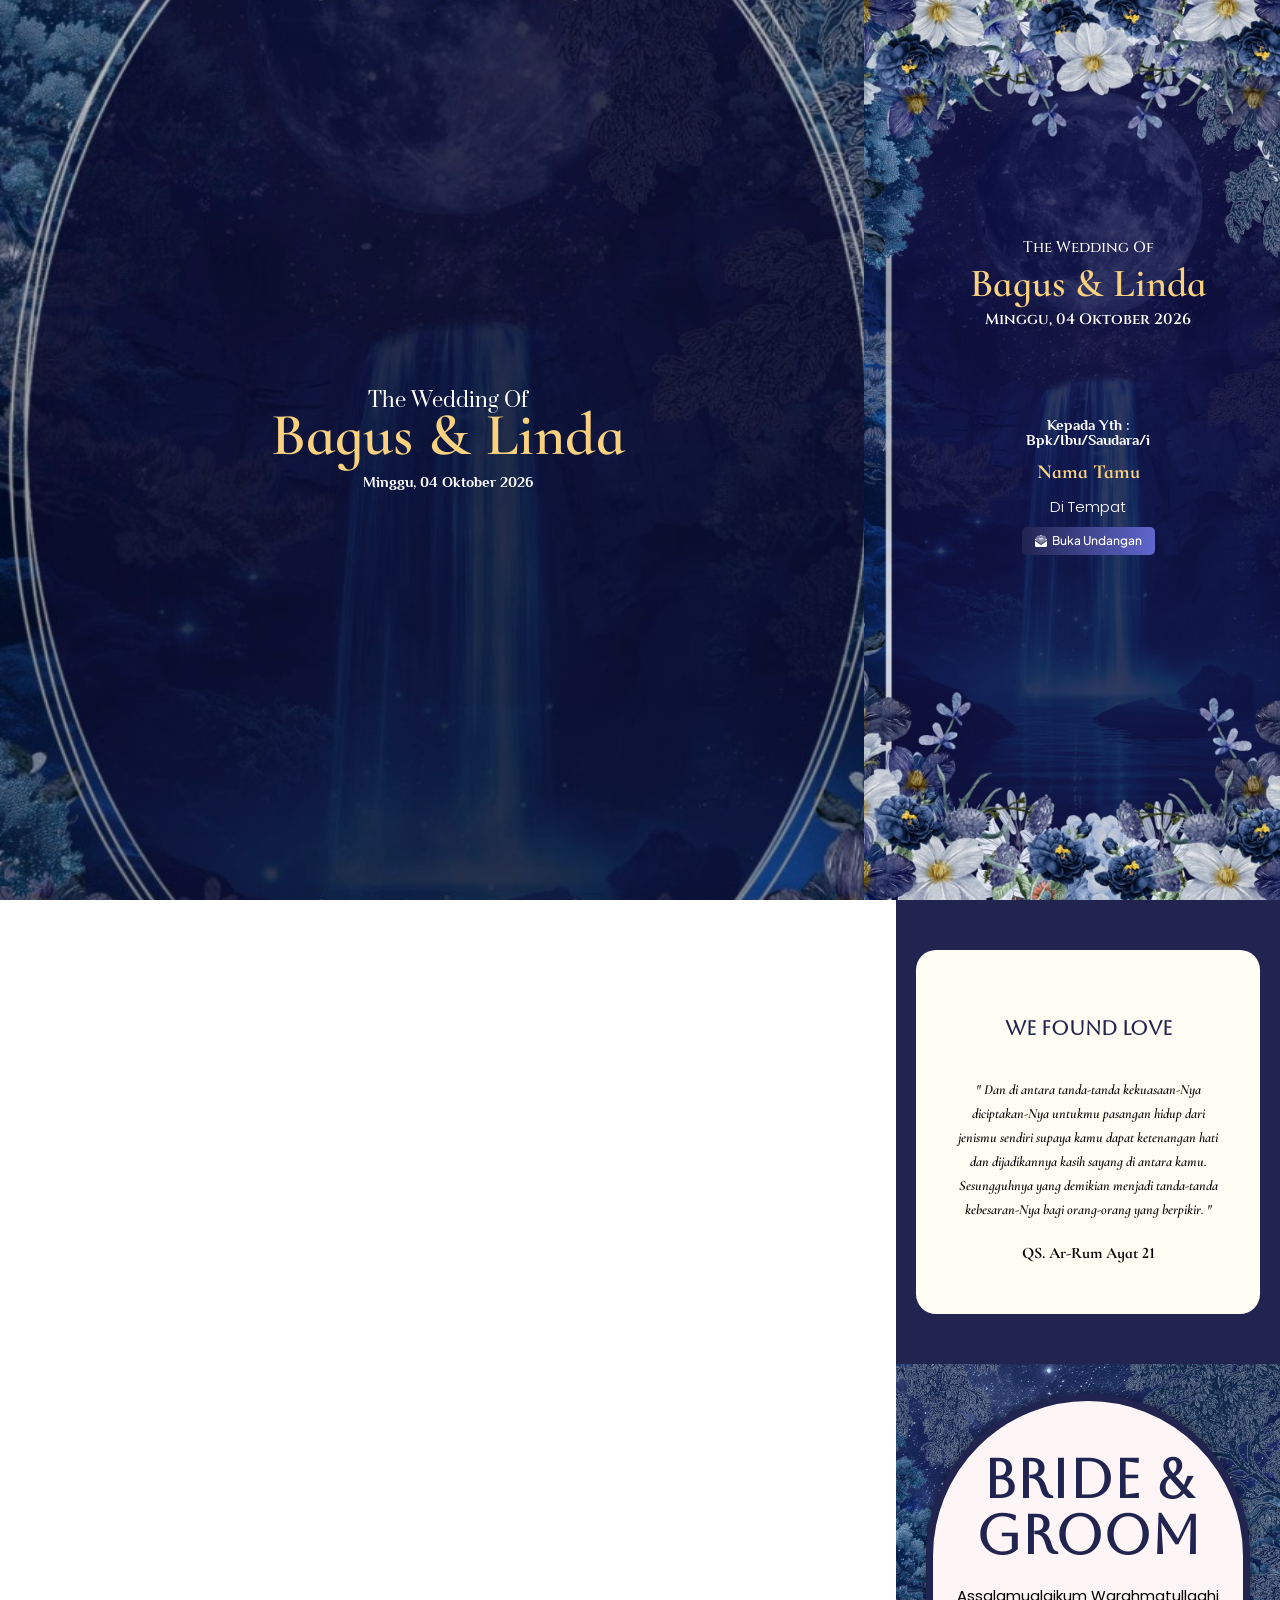
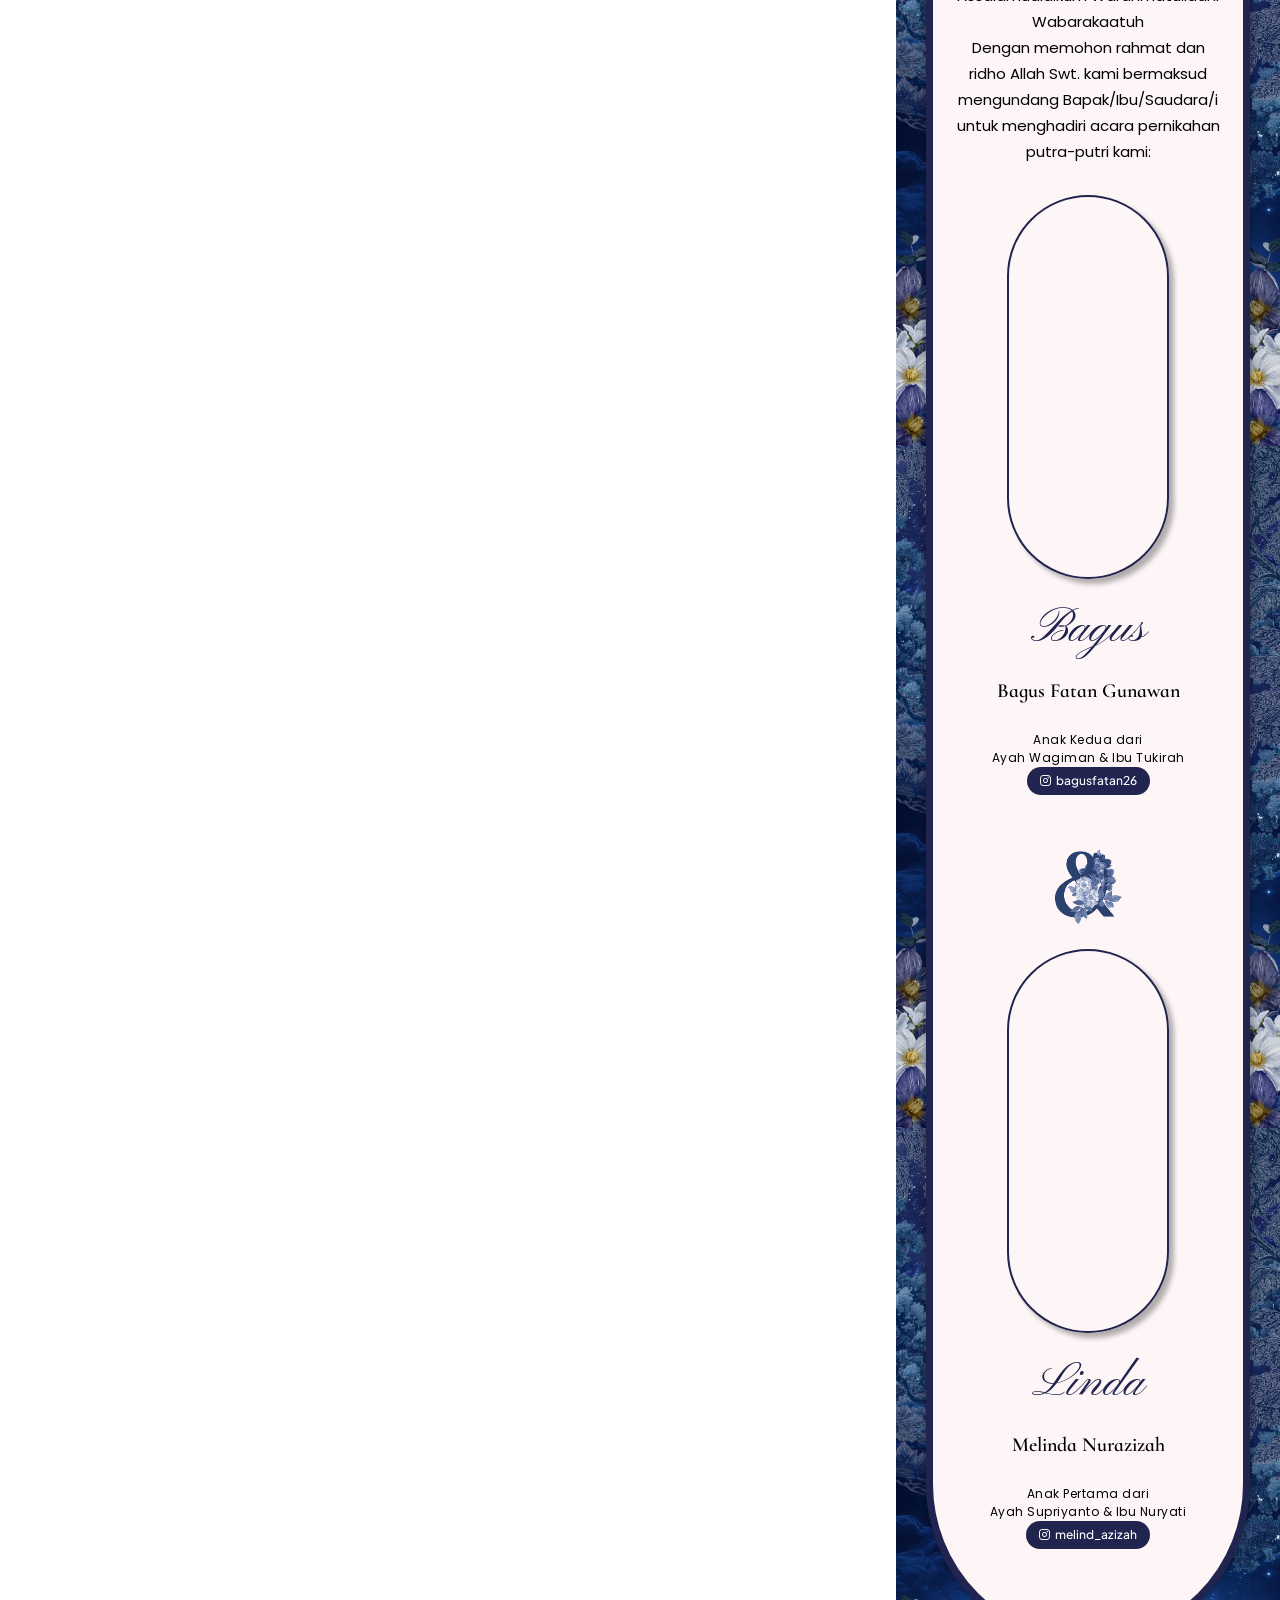
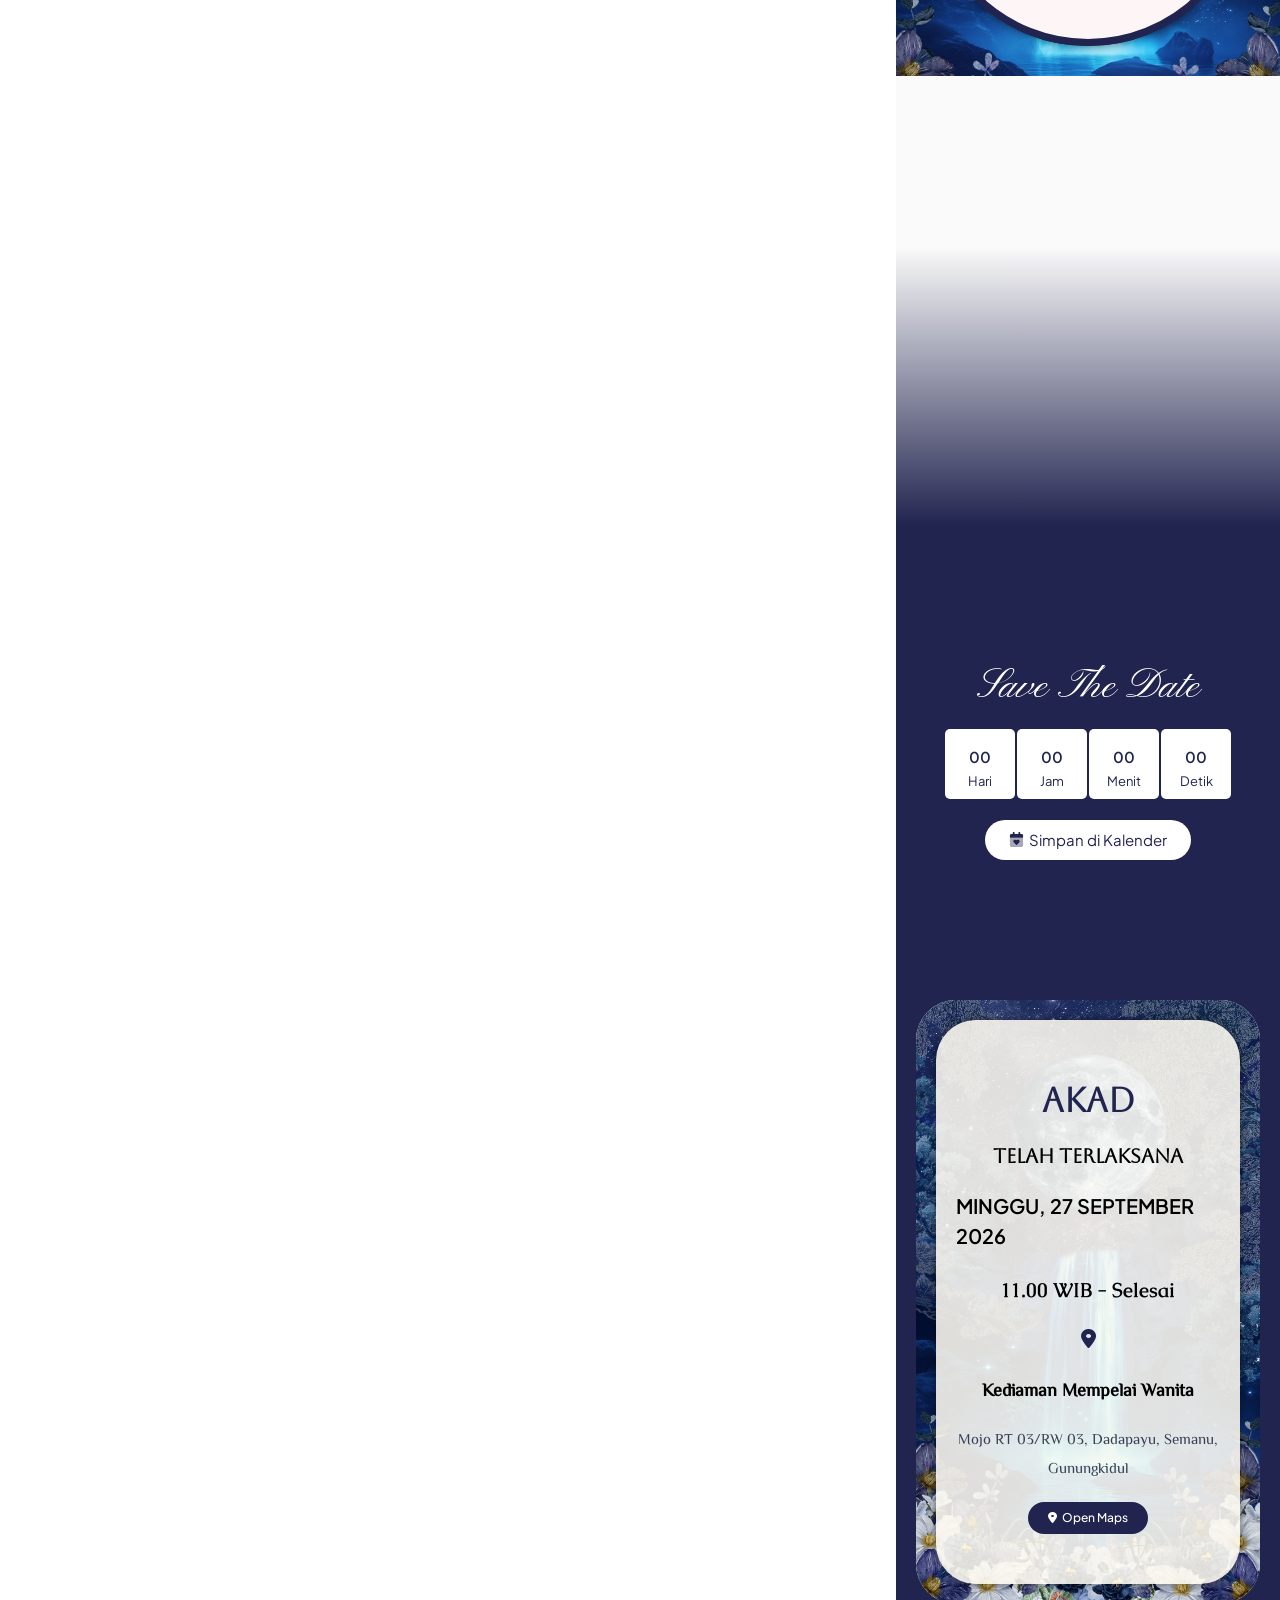
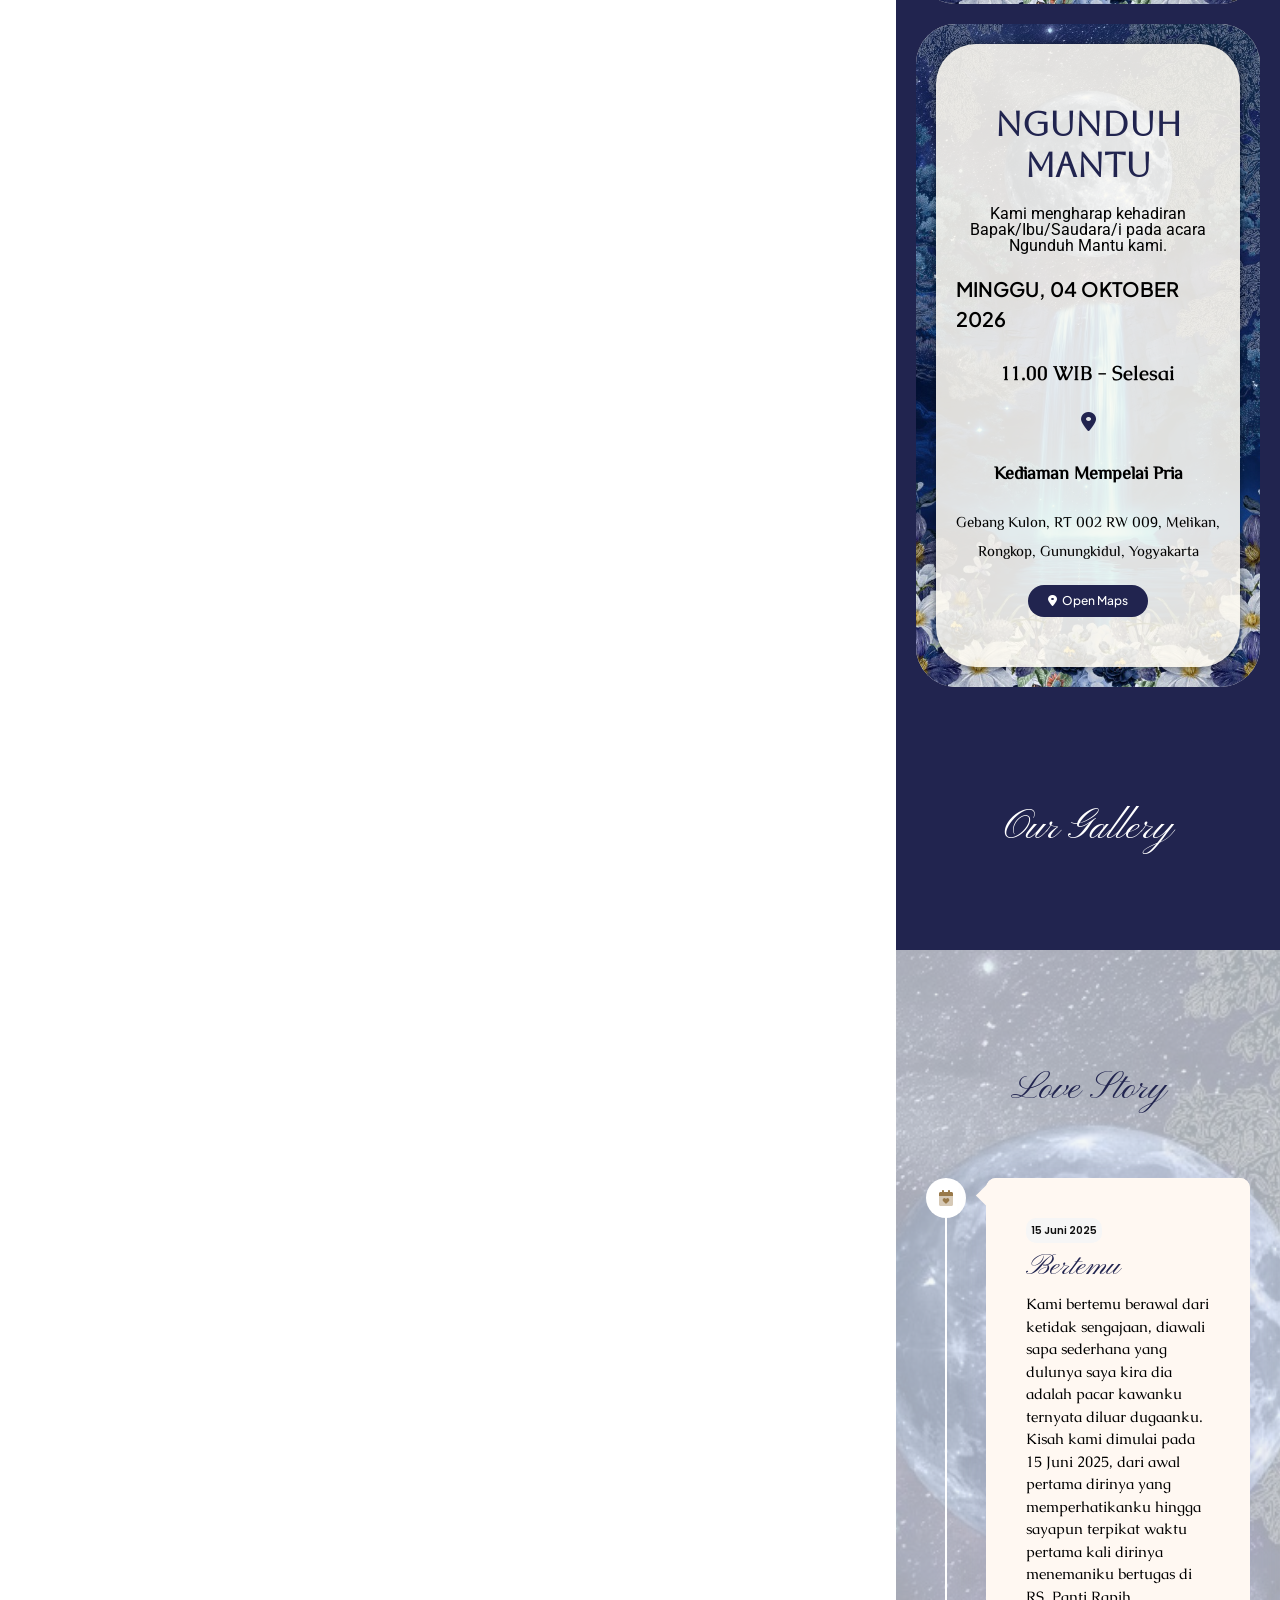
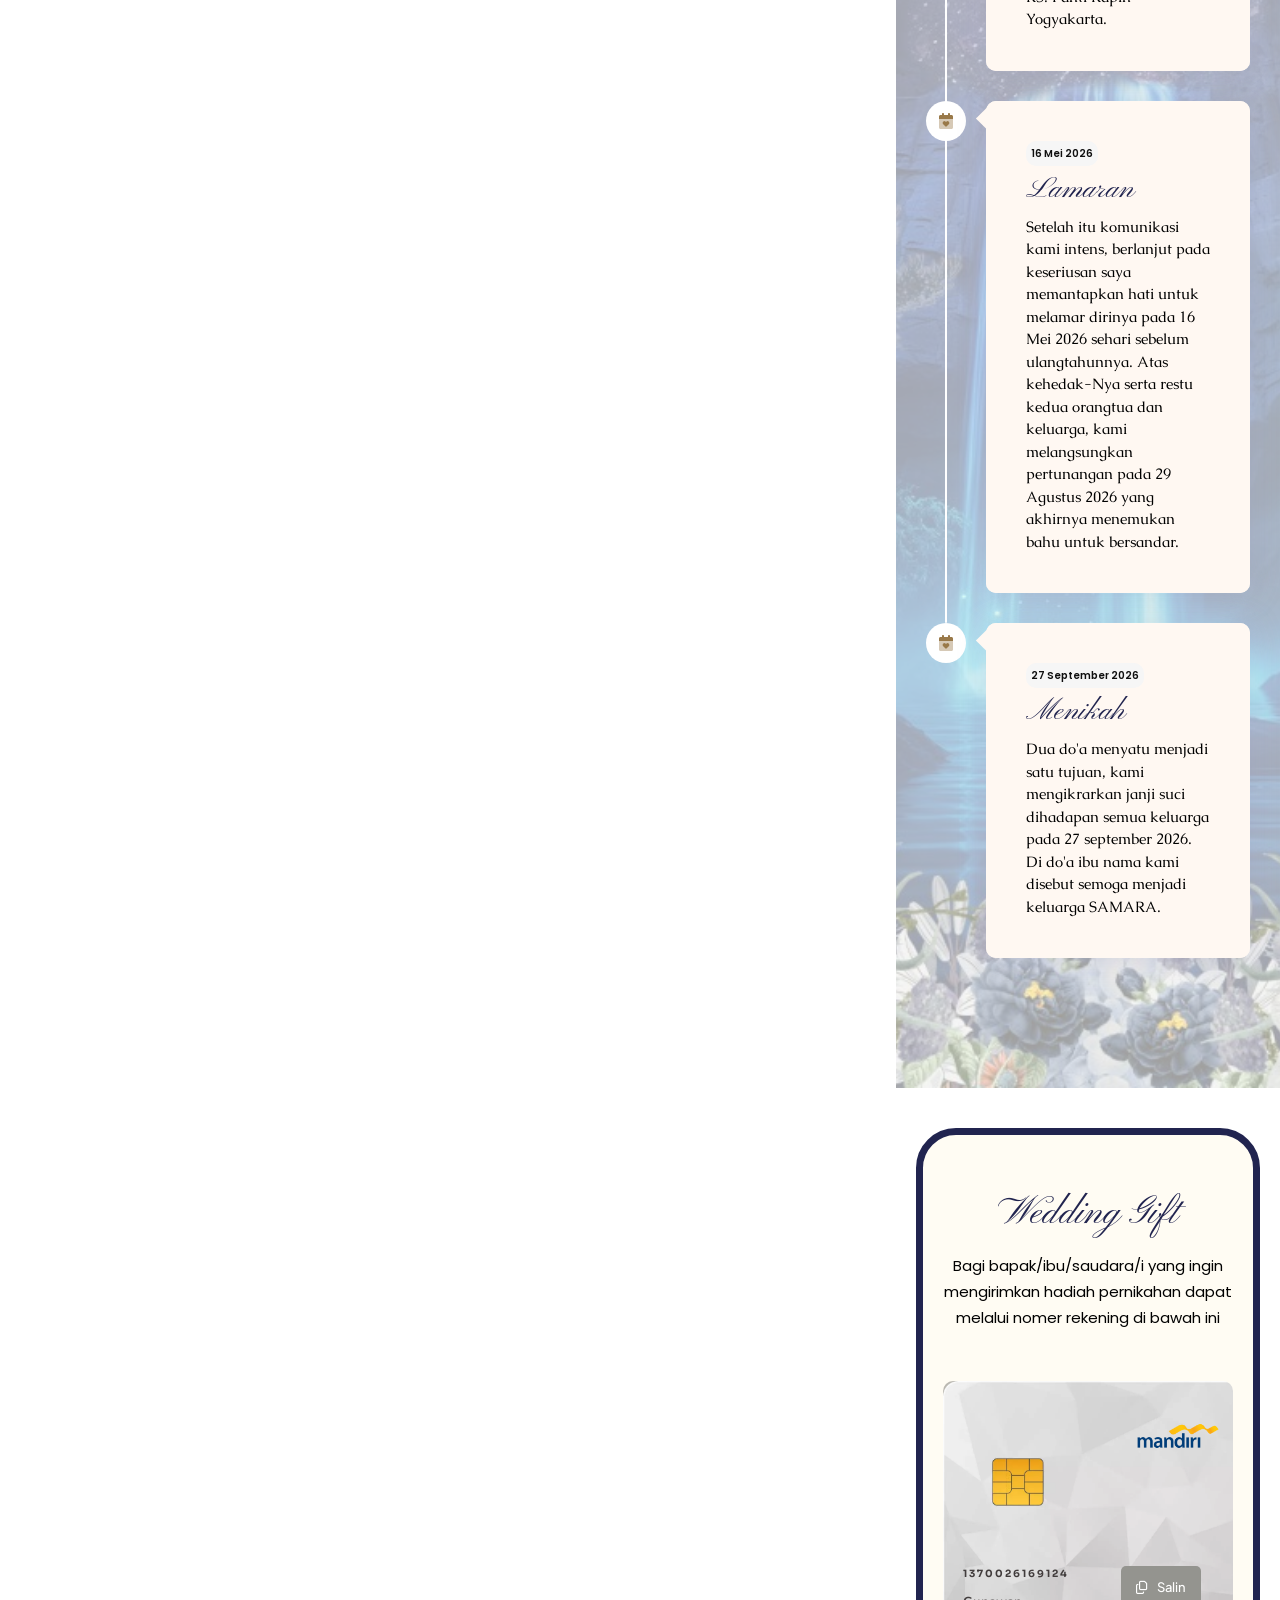
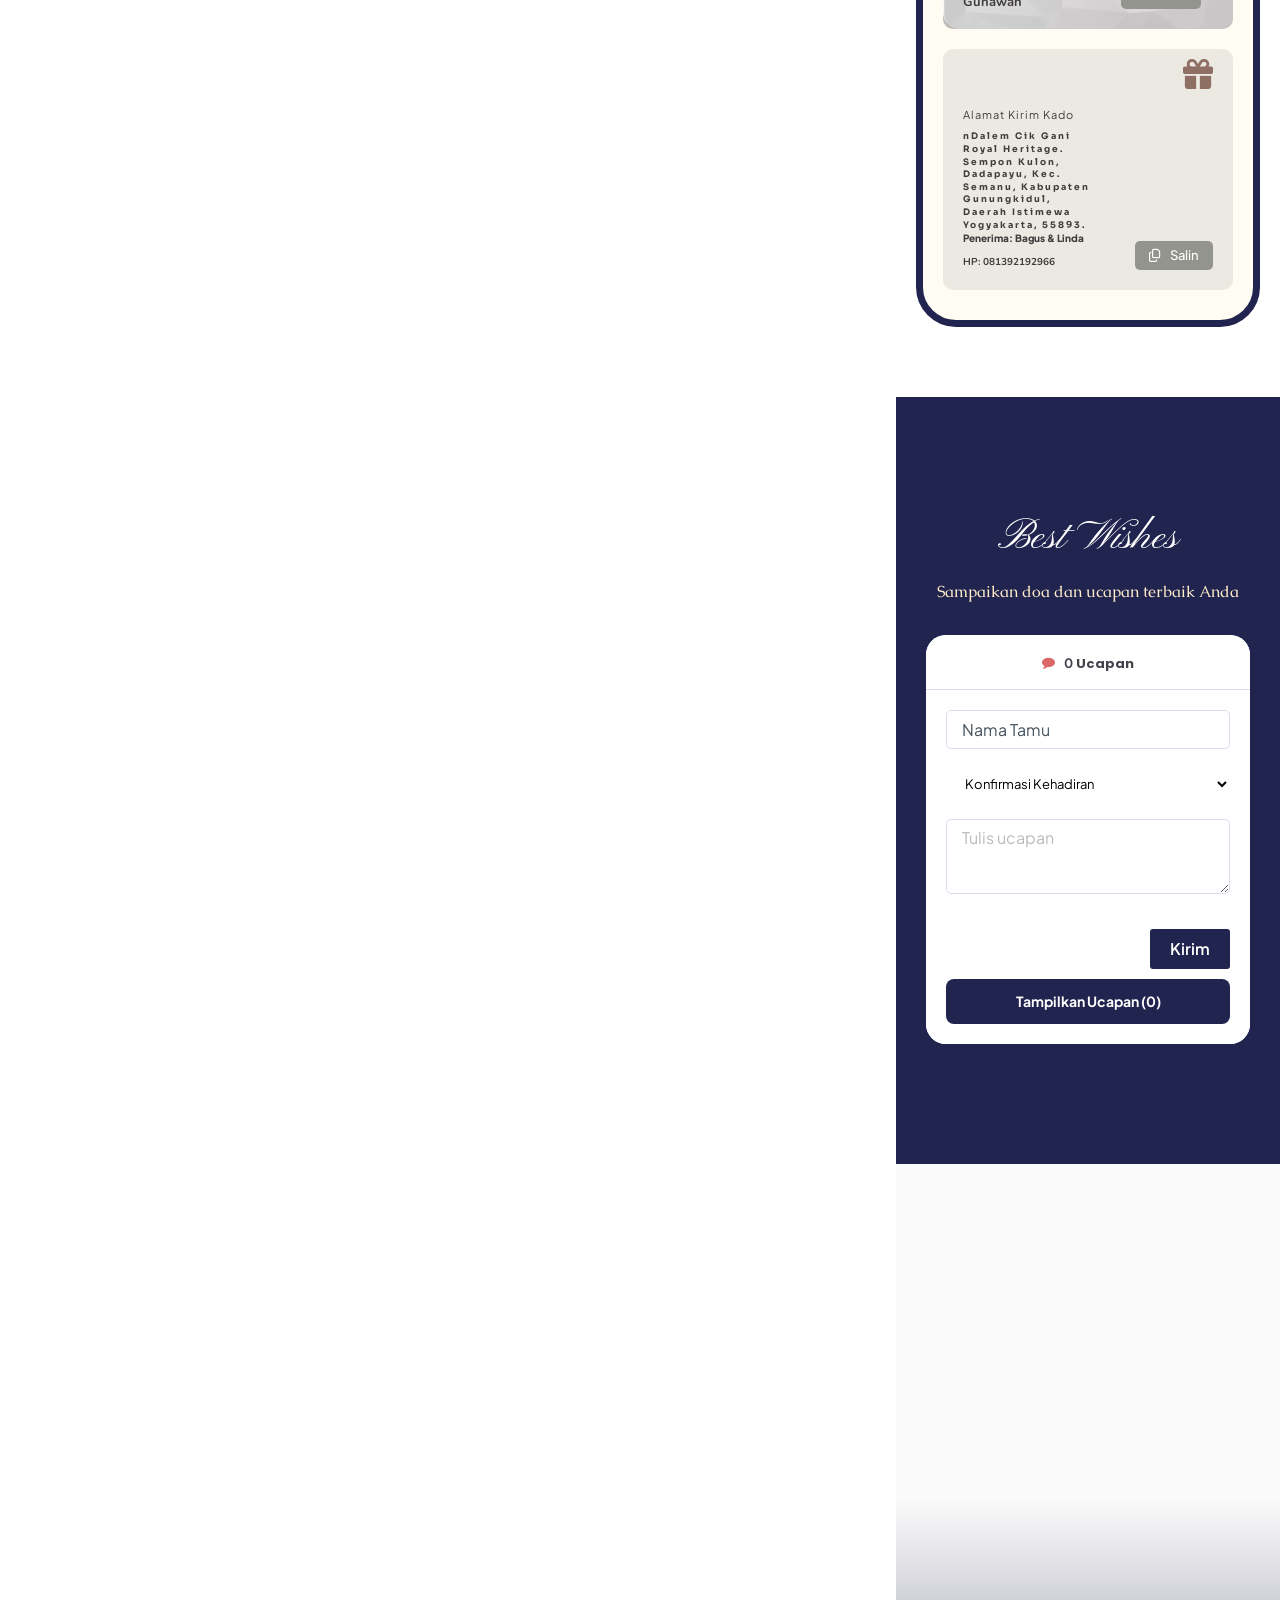
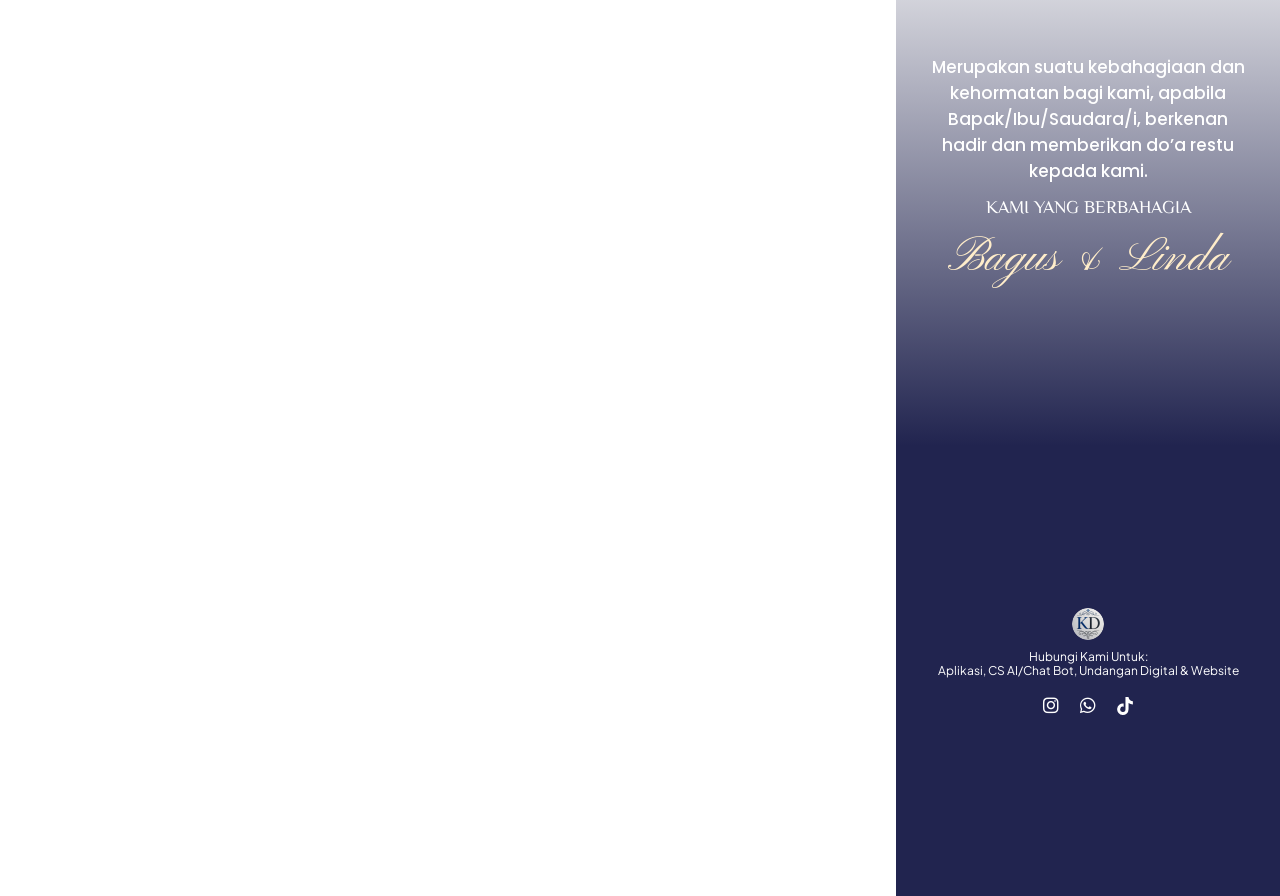
==== commit d3e58cde: "Update gallery 4-14 + 16-24, hapus duplikat Foto/, tambah 16-24 dan mandiri.png" ====
--- a/index.html
+++ b/index.html
@@ -11,26 +11,27 @@
   <meta name="description" content="Hadiri acara pernikahan kami pada hari Minggu, 04 Oktober 2026 Ya!">
   <meta name="robots" content="nofollow, noindex">
   <meta property="og:locale" content="id_ID">
-  <meta property="og:type" content="article">
+  <meta property="og:type" content="website">
   <meta property="og:title" content="Bagus 💙 Linda">
   <meta property="og:description" content="Hadiri acara pernikahan kami pada hari Minggu, 04 Oktober 2026 Ya!">
-  <meta property="og:url" content="https://invitimo.my.id/motion-19/">
+  <meta property="og:url" content="https://kirimdigi.github.io/Bagus-Linda/">
   <meta property="og:site_name" content="Digital Wedding Invitation">
   <meta property="article:section" content="Undangan Pernikahan">
   <meta property="og:updated_time" content="2025-12-13T16:22:18+07:00">
-  <meta property="og:image" content="https://kirimdigi.github.io/Bagus-Linda/foto/3.jpeg">
-  <meta property="og:image:secure_url" content="https://kirimdigi.github.io/Bagus-Linda/foto/3.jpeg">
-  <meta property="og:image:width" content="1040">
-  <meta property="og:image:height" content="694">
+  <link rel="image_src" href="https://kirimdigi.github.io/Bagus-Linda/og-image.jpg">
+  <meta property="og:image" content="https://kirimdigi.github.io/Bagus-Linda/og-image.jpg">
+  <meta property="og:image:secure_url" content="https://kirimdigi.github.io/Bagus-Linda/og-image.jpg">
+  <meta property="og:image:width" content="1200">
+  <meta property="og:image:height" content="630">
   <meta property="og:image:alt" content="Bagus &#038; Linda">
   <meta property="og:image:type" content="image/jpeg">
   <meta property="article:published_time" content="2025-06-02T16:07:40+07:00">
   <meta property="article:modified_time" content="2025-12-13T16:22:18+07:00">
   <meta name="twitter:card" content="summary_large_image">
-  <meta name="twitter:title" content="The Wedding Of Bagus &amp; Linda">
-  <meta name="twitter:description"
-    content="Nama Tamu, hadiri acara pernikahan Bagus &amp; Linda. pada hari Minggu, 27 September 2026 Ya!">
-  <meta name="twitter:image" content="https://kirimdigi.github.io/Bagus-Linda/foto/3.jpeg">
+  <meta name="twitter:title" content="Bagus 💙 Linda">
+  <meta name="twitter:description" content="Hadiri acara pernikahan kami pada hari Minggu, 04 Oktober 2026 Ya!">
+  <meta name="twitter:image" content="https://kirimdigi.github.io/Bagus-Linda/og-image.jpg">
+  <meta name="twitter:image:alt" content="Bagus & Linda">
   <meta name="twitter:label1" content="Ditulis oleh">
   <meta name="twitter:data1" content="kekondangan">
   <meta name="twitter:label2" content="Waktunya membaca">
@@ -3681,6 +3682,23 @@
                   </div>
                 </div>
                 <div
+                  class="elementor-element elementor-element-akadstatus jedv-enabled--yes elementor-invisible elementor-widget elementor-widget-jet-listing-dynamic-field"
+                  data-id="akadstatus" data-element_type="widget" data-e-type="widget"
+                  data-settings="{&quot;_animation&quot;:&quot;zoomIn&quot;,&quot;_animation_delay&quot;:200}"
+                  data-widget_type="jet-listing-dynamic-field.default"
+                  style="width:100% !important;display:flex !important;justify-content:center !important;text-align:center !important;">
+                  <div class="elementor-widget-container" style="text-align:center !important;">
+                    <div class="jet-listing jet-listing-dynamic-field display-inline">
+                      <div class="jet-listing-dynamic-field__inline-wrap">
+                        <div class="jet-listing-dynamic-field__content"
+                          style="color:#000000;font-family:'Aboreto',Sans-serif;font-size:20px;font-weight:700;text-transform:uppercase;text-align:center !important;display:block !important;width:100% !important;">
+                          Telah Terlaksana
+                        </div>
+                      </div>
+                    </div>
+                  </div>
+                </div>
+                <div
                   class="elementor-element elementor-element-57fcf6df jedv-enabled--yes elementor-invisible elementor-widget elementor-widget-jet-listing-dynamic-field"
                   data-id="57fcf6df" data-element_type="widget" data-e-type="widget"
                   data-settings="{&quot;_animation&quot;:&quot;zoomIn&quot;,&quot;_animation_delay&quot;:200}"
@@ -3729,8 +3747,8 @@
                   data-settings="{&quot;_animation&quot;:&quot;fadeInUp&quot;,&quot;_animation_delay&quot;:300}"
                   data-widget_type="heading.default">
                   <div class="elementor-widget-container">
-                    <h2 class="elementor-heading-title elementor-size-default">Gebang Kulon, RT 002 RW 009, Melikan,
-                      Rongkop, Gunungkidul, Yogyakarta</h2>
+                    <h2 class="elementor-heading-title elementor-size-default">Mojo RT 03/RW 03, Dadapayu, Semanu,
+                      Gunungkidul</h2>
                   </div>
                 </div>
                 <div
@@ -3765,6 +3783,18 @@
                   data-widget_type="heading.default">
                   <div class="elementor-widget-container">
                     <p class="elementor-heading-title elementor-size-default">NGUNDUH MANTU</p>
+                  </div>
+                </div>
+                <div
+                  class="elementor-element elementor-element-ngunduhhadir elementor-invisible elementor-widget elementor-widget-heading"
+                  data-id="ngunduhhadir" data-element_type="widget" data-e-type="widget"
+                  data-settings="{&quot;_animation&quot;:&quot;fadeInUp&quot;,&quot;_animation_delay&quot;:200}"
+                  data-widget_type="heading.default"
+                  style="width:100% !important;display:flex !important;justify-content:center !important;text-align:center !important;">
+                  <div class="elementor-widget-container" style="text-align:center !important;">
+                    <span class="elementor-heading-title elementor-size-default"
+                      style="color:#000000;font-weight:400;text-align:center !important;display:block !important;width:100% !important;">Kami
+                      mengharap kehadiran Bapak/Ibu/Saudara/i pada acara Ngunduh Mantu kami.</span>
                   </div>
                 </div>
                 <div
@@ -3807,7 +3837,7 @@
                   data-settings="{&quot;_animation&quot;:&quot;fadeInUp&quot;,&quot;_animation_delay&quot;:300}"
                   data-widget_type="heading.default">
                   <div class="elementor-widget-container">
-                    <span class="elementor-heading-title elementor-size-default">Kediaman Mempelai Wanita</span>
+                    <span class="elementor-heading-title elementor-size-default">Kediaman Mempelai Pria</span>
                   </div>
                 </div>
                 <div
@@ -3865,14 +3895,6 @@
                   data-widget_type="gallery.default">
                   <div class="elementor-widget-container">
                     <div class="elementor-gallery__container">
-                      <a class="e-gallery-item elementor-gallery-item elementor-animated-content" href="./foto/3.jpeg"
-                        data-elementor-open-lightbox="yes" data-elementor-lightbox-slideshow="53c03300"
-                        data-elementor-lightbox-title="Foto 3"
-                        data-e-action-hash="#elementor-action%3Aaction%3Dlightbox%26settings%3DeyJpZCI6MCwidXJsIjoiLlwvZm90b1wvMy5qcGVnIiwic2xpZGVzaG93IjoiNTNjMDMzMDAifQ%3D%3D">
-                        <div class="e-gallery-image elementor-gallery-item__image" data-thumbnail="./foto/3.jpeg"
-                          data-width="1040" data-height="694" aria-label="" role="img"></div>
-                        <div class="elementor-gallery-item__overlay"></div>
-                      </a>
                       <a class="e-gallery-item elementor-gallery-item elementor-animated-content" href="./foto/4.jpeg"
                         data-elementor-open-lightbox="yes" data-elementor-lightbox-slideshow="53c03300"
                         data-elementor-lightbox-title="Foto 4"
@@ -3961,12 +3983,76 @@
                           data-width="854" data-height="1281" aria-label="" role="img"></div>
                         <div class="elementor-gallery-item__overlay"></div>
                       </a>
-                      <a class="e-gallery-item elementor-gallery-item elementor-animated-content" href="./foto/15.jpeg"
+                      <a class="e-gallery-item elementor-gallery-item elementor-animated-content" href="./foto/16.jpeg"
                         data-elementor-open-lightbox="yes" data-elementor-lightbox-slideshow="53c03300"
-                        data-elementor-lightbox-title="Foto 15"
-                        data-e-action-hash="#elementor-action%3Aaction%3Dlightbox%26settings%3DeyJpZCI6MCwidXJsIjoiLlwvZm90b1wvMTUuanBlZyIsInNsaWRlc2hvdyI6IjUzYzAzMzAwIn0%3D">
-                        <div class="e-gallery-image elementor-gallery-item__image" data-thumbnail="./foto/15.jpeg"
-                          data-width="1280" data-height="853" aria-label="" role="img"></div>
+                        data-elementor-lightbox-title="Foto 16"
+                        data-e-action-hash="#elementor-action%3Aaction%3Dlightbox%26settings%3DeyJpZCI6MCwidXJsIjoiLlwvZm90b1wvMTYuanBlZyIsInNsaWRlc2hvdyI6IjUzYzAzMzAwIn0%3D">
+                        <div class="e-gallery-image elementor-gallery-item__image" data-thumbnail="./foto/16.jpeg"
+                          data-width="854" data-height="1281" aria-label="" role="img"></div>
+                        <div class="elementor-gallery-item__overlay"></div>
+                      </a>
+                      <a class="e-gallery-item elementor-gallery-item elementor-animated-content" href="./foto/17.jpeg"
+                        data-elementor-open-lightbox="yes" data-elementor-lightbox-slideshow="53c03300"
+                        data-elementor-lightbox-title="Foto 17"
+                        data-e-action-hash="#elementor-action%3Aaction%3Dlightbox%26settings%3DeyJpZCI6MCwidXJsIjoiLlwvZm90b1wvMTcuanBlZyIsInNsaWRlc2hvdyI6IjUzYzAzMzAwIn0%3D">
+                        <div class="e-gallery-image elementor-gallery-item__image" data-thumbnail="./foto/17.jpeg"
+                          data-width="854" data-height="1280" aria-label="" role="img"></div>
+                        <div class="elementor-gallery-item__overlay"></div>
+                      </a>
+                      <a class="e-gallery-item elementor-gallery-item elementor-animated-content" href="./foto/18.jpeg"
+                        data-elementor-open-lightbox="yes" data-elementor-lightbox-slideshow="53c03300"
+                        data-elementor-lightbox-title="Foto 18"
+                        data-e-action-hash="#elementor-action%3Aaction%3Dlightbox%26settings%3DeyJpZCI6MCwidXJsIjoiLlwvZm90b1wvMTguanBlZyIsInNsaWRlc2hvdyI6IjUzYzAzMzAwIn0%3D">
+                        <div class="e-gallery-image elementor-gallery-item__image" data-thumbnail="./foto/18.jpeg"
+                          data-width="854" data-height="1281" aria-label="" role="img"></div>
+                        <div class="elementor-gallery-item__overlay"></div>
+                      </a>
+                      <a class="e-gallery-item elementor-gallery-item elementor-animated-content" href="./foto/19.jpeg"
+                        data-elementor-open-lightbox="yes" data-elementor-lightbox-slideshow="53c03300"
+                        data-elementor-lightbox-title="Foto 19"
+                        data-e-action-hash="#elementor-action%3Aaction%3Dlightbox%26settings%3DeyJpZCI6MCwidXJsIjoiLlwvZm90b1wvMTkuanBlZyIsInNsaWRlc2hvdyI6IjUzYzAzMzAwIn0%3D">
+                        <div class="e-gallery-image elementor-gallery-item__image" data-thumbnail="./foto/19.jpeg"
+                          data-width="854" data-height="1281" aria-label="" role="img"></div>
+                        <div class="elementor-gallery-item__overlay"></div>
+                      </a>
+                      <a class="e-gallery-item elementor-gallery-item elementor-animated-content" href="./foto/20.jpeg"
+                        data-elementor-open-lightbox="yes" data-elementor-lightbox-slideshow="53c03300"
+                        data-elementor-lightbox-title="Foto 20"
+                        data-e-action-hash="#elementor-action%3Aaction%3Dlightbox%26settings%3DeyJpZCI6MCwidXJsIjoiLlwvZm90b1wvMjAuanBlZyIsInNsaWRlc2hvdyI6IjUzYzAzMzAwIn0%3D">
+                        <div class="e-gallery-image elementor-gallery-item__image" data-thumbnail="./foto/20.jpeg"
+                          data-width="854" data-height="1281" aria-label="" role="img"></div>
+                        <div class="elementor-gallery-item__overlay"></div>
+                      </a>
+                      <a class="e-gallery-item elementor-gallery-item elementor-animated-content" href="./foto/21.jpeg"
+                        data-elementor-open-lightbox="yes" data-elementor-lightbox-slideshow="53c03300"
+                        data-elementor-lightbox-title="Foto 21"
+                        data-e-action-hash="#elementor-action%3Aaction%3Dlightbox%26settings%3DeyJpZCI6MCwidXJsIjoiLlwvZm90b1wvMjEuanBlZyIsInNsaWRlc2hvdyI6IjUzYzAzMzAwIn0%3D">
+                        <div class="e-gallery-image elementor-gallery-item__image" data-thumbnail="./foto/21.jpeg"
+                          data-width="854" data-height="1281" aria-label="" role="img"></div>
+                        <div class="elementor-gallery-item__overlay"></div>
+                      </a>
+                      <a class="e-gallery-item elementor-gallery-item elementor-animated-content" href="./foto/22.jpeg"
+                        data-elementor-open-lightbox="yes" data-elementor-lightbox-slideshow="53c03300"
+                        data-elementor-lightbox-title="Foto 22"
+                        data-e-action-hash="#elementor-action%3Aaction%3Dlightbox%26settings%3DeyJpZCI6MCwidXJsIjoiLlwvZm90b1wvMjIuanBlZyIsInNsaWRlc2hvdyI6IjUzYzAzMzAwIn0%3D">
+                        <div class="e-gallery-image elementor-gallery-item__image" data-thumbnail="./foto/22.jpeg"
+                          data-width="854" data-height="1281" aria-label="" role="img"></div>
+                        <div class="elementor-gallery-item__overlay"></div>
+                      </a>
+                      <a class="e-gallery-item elementor-gallery-item elementor-animated-content" href="./foto/23.jpeg"
+                        data-elementor-open-lightbox="yes" data-elementor-lightbox-slideshow="53c03300"
+                        data-elementor-lightbox-title="Foto 23"
+                        data-e-action-hash="#elementor-action%3Aaction%3Dlightbox%26settings%3DeyJpZCI6MCwidXJsIjoiLlwvZm90b1wvMjMuanBlZyIsInNsaWRlc2hvdyI6IjUzYzAzMzAwIn0%3D">
+                        <div class="e-gallery-image elementor-gallery-item__image" data-thumbnail="./foto/23.jpeg"
+                          data-width="854" data-height="1281" aria-label="" role="img"></div>
+                        <div class="elementor-gallery-item__overlay"></div>
+                      </a>
+                      <a class="e-gallery-item elementor-gallery-item elementor-animated-content" href="./foto/24.jpeg"
+                        data-elementor-open-lightbox="yes" data-elementor-lightbox-slideshow="53c03300"
+                        data-elementor-lightbox-title="Foto 24"
+                        data-e-action-hash="#elementor-action%3Aaction%3Dlightbox%26settings%3DeyJpZCI6MCwidXJsIjoiLlwvZm90b1wvMjQuanBlZyIsInNsaWRlc2hvdyI6IjUzYzAzMzAwIn0%3D">
+                        <div class="e-gallery-image elementor-gallery-item__image" data-thumbnail="./foto/24.jpeg"
+                          data-width="854" data-height="1281" aria-label="" role="img"></div>
                         <div class="elementor-gallery-item__overlay"></div>
                       </a>
                     </div>
@@ -4199,10 +4285,12 @@
                                                 data-id="00ffa3e" data-element_type="widget" data-e-type="widget"
                                                 data-widget_type="jet-listing-dynamic-image.default">
                                                 <div class="elementor-widget-container">
-                                                  <div class="jet-listing jet-listing-dynamic-image"><img width="153"
-                                                      height="50" src="./wp-content/uploads/2025/03/bca.png"
+                                                  <div class="jet-listing jet-listing-dynamic-image"><img width="220"
+                                                      height="90" src="./mandiri.png"
                                                       class="jet-listing-dynamic-image__img attachment-full size-full"
-                                                      alt="bca" decoding="async" loading="eager"></div>
+                                                      alt="mandiri" decoding="async" loading="eager"
+                                                      style="width:220px !important;max-width:220px !important;height:90px !important;object-fit:contain;object-position:right;margin-left:auto;margin-right:0;display:block;">
+                                                  </div>
                                                 </div>
                                               </div>
                                             </div>
@@ -4365,7 +4453,7 @@
                                                     <div class="elementor-widget-container">
                                                       <p class="elementor-heading-title elementor-size-default"
                                                         style="font-size:9px;line-height:1.4;color:#423D3D;text-align:left;margin:0;">
-                                                        Dalem Cik Gani Royal Heritage. Sempon Kulon, Dadapayu, Kec.
+                                                        nDalem Cik Gani Royal Heritage. Sempon Kulon, Dadapayu, Kec.
                                                         Semanu, Kabupaten Gunungkidul, Daerah Istimewa Yogyakarta,
                                                         55893.</p>
                                                     </div>
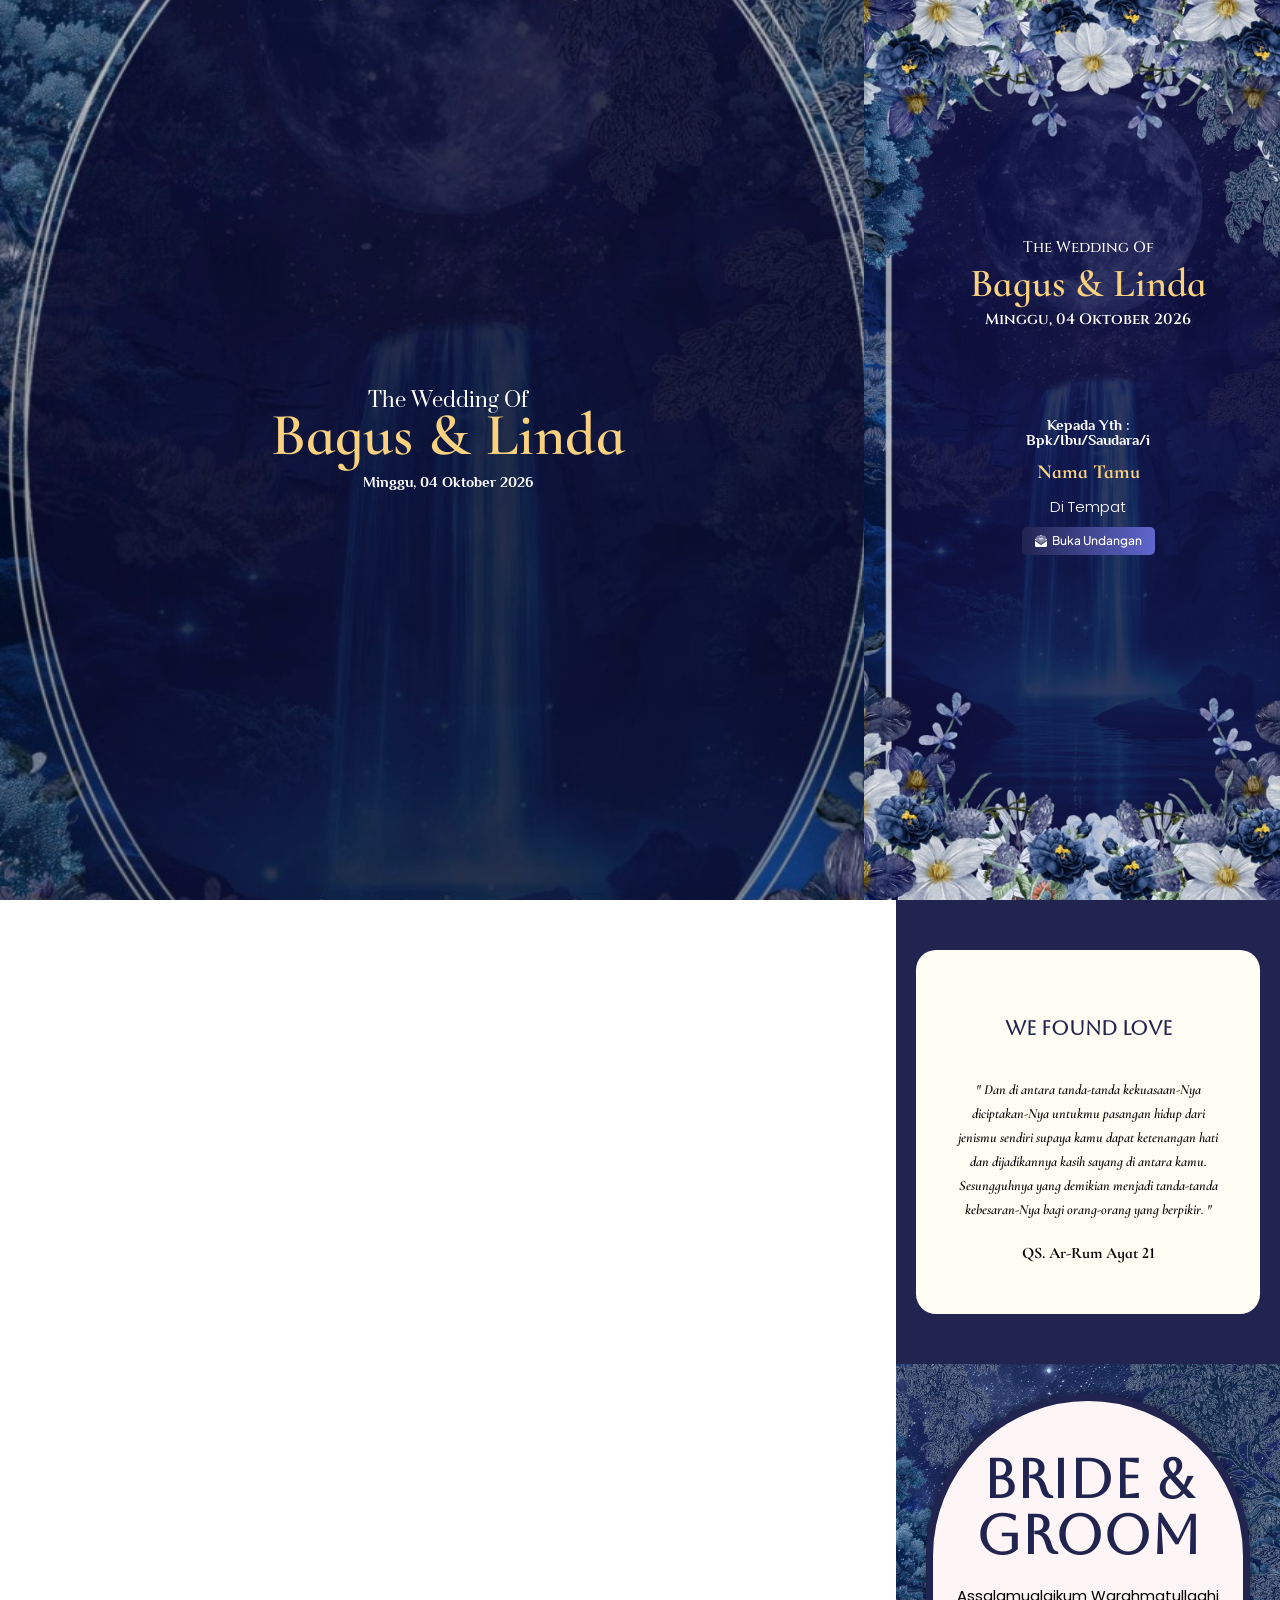
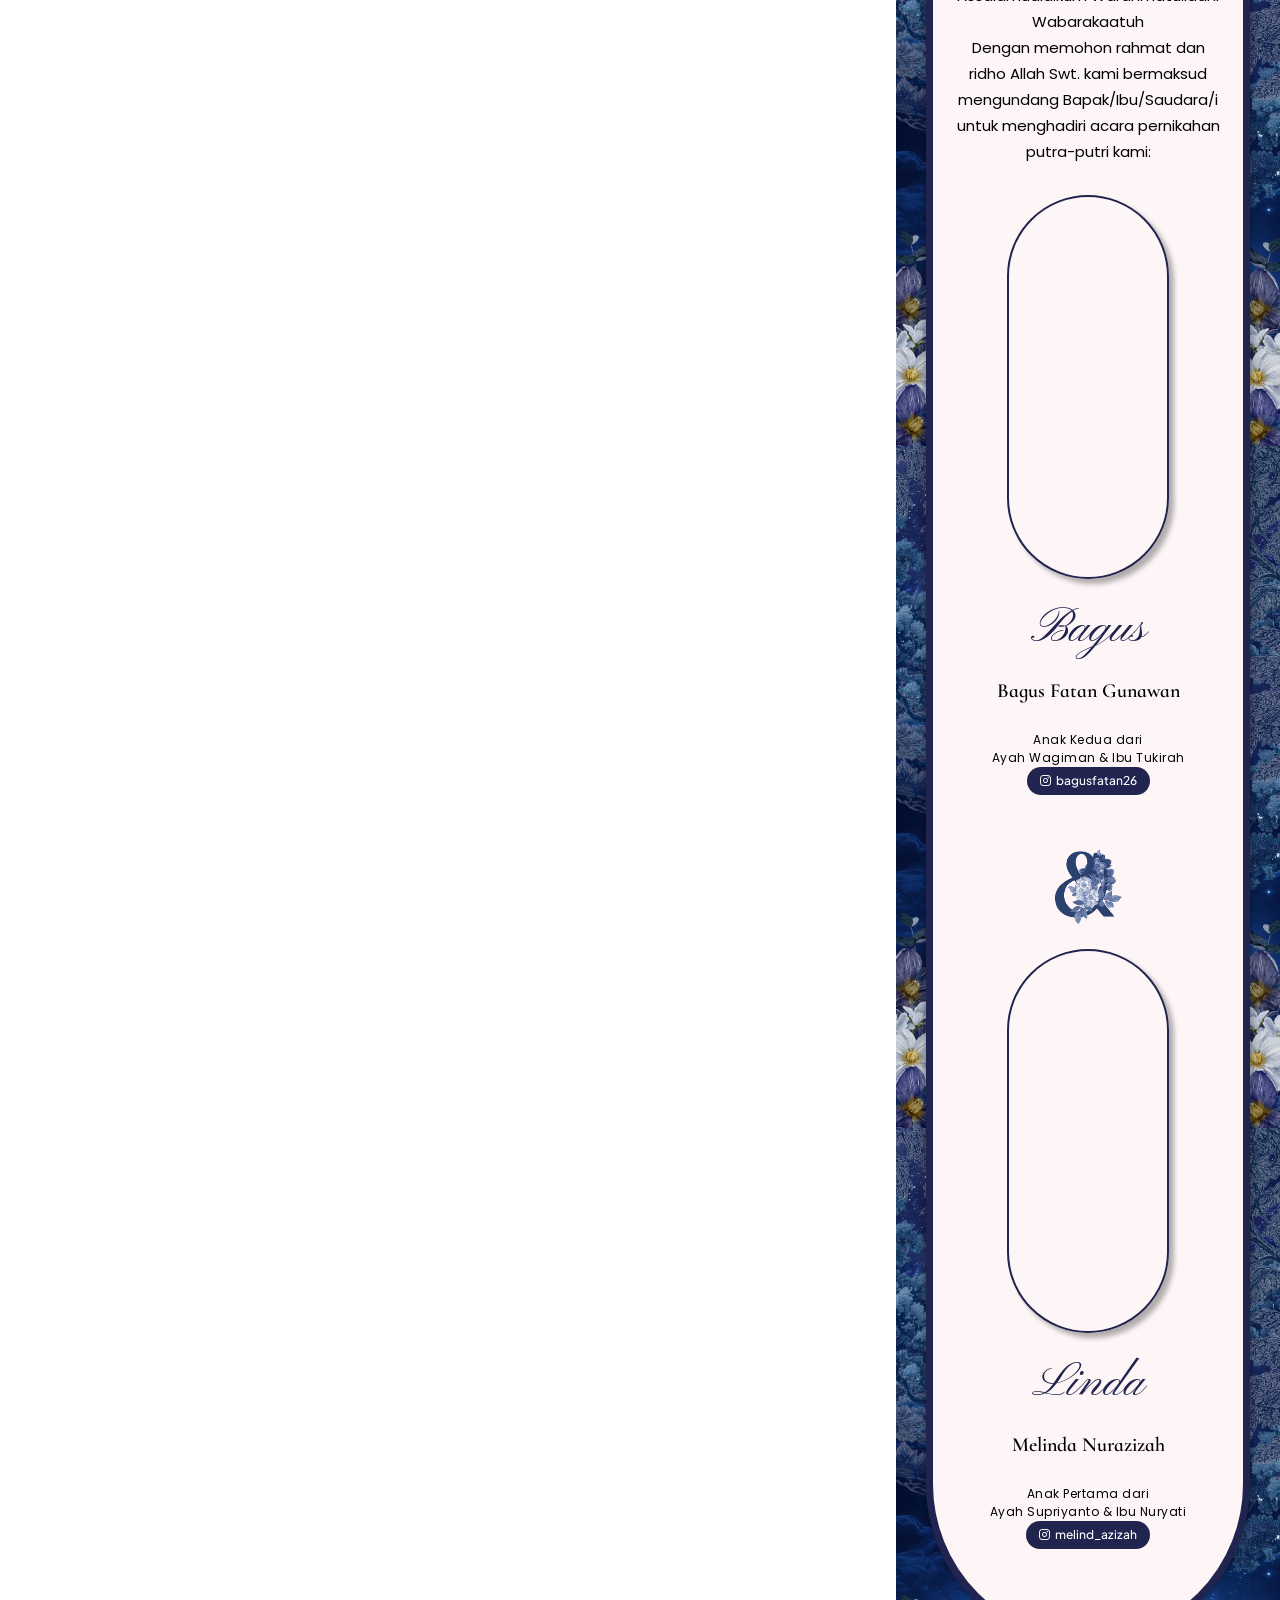
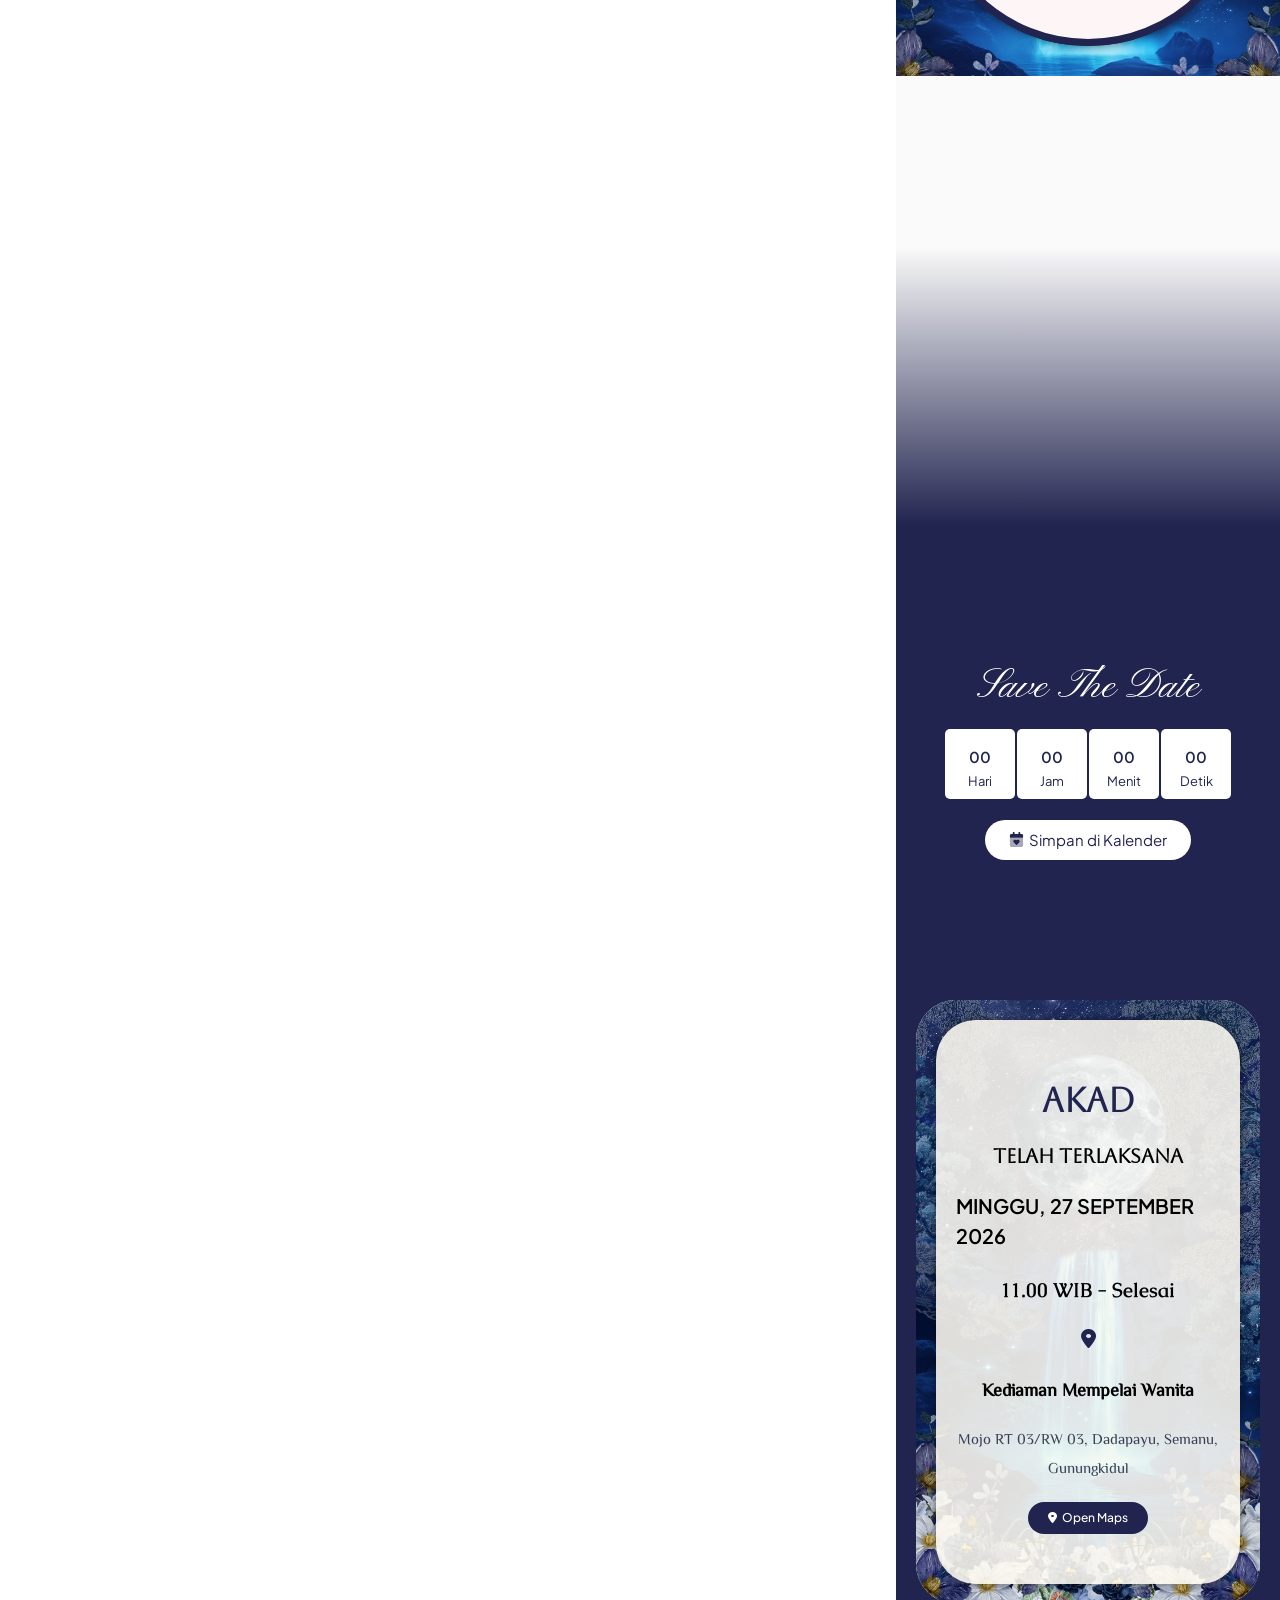
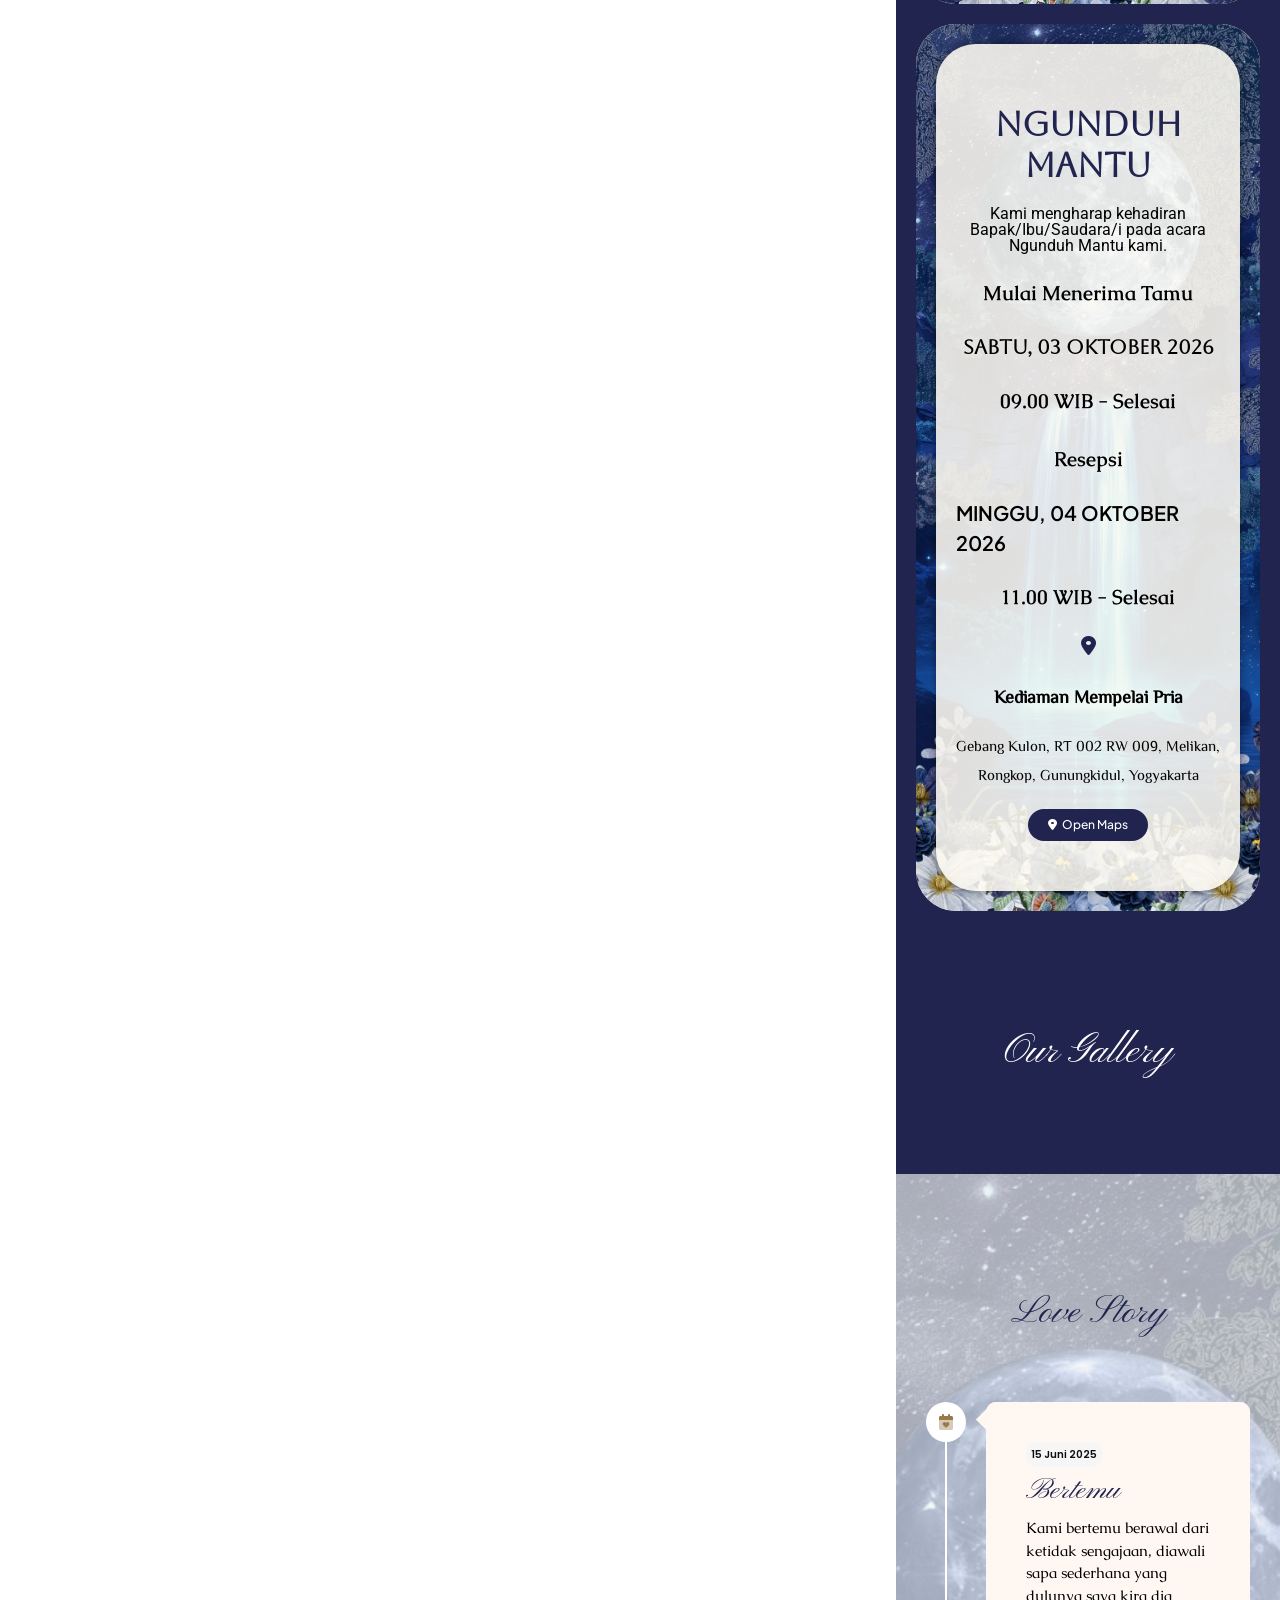
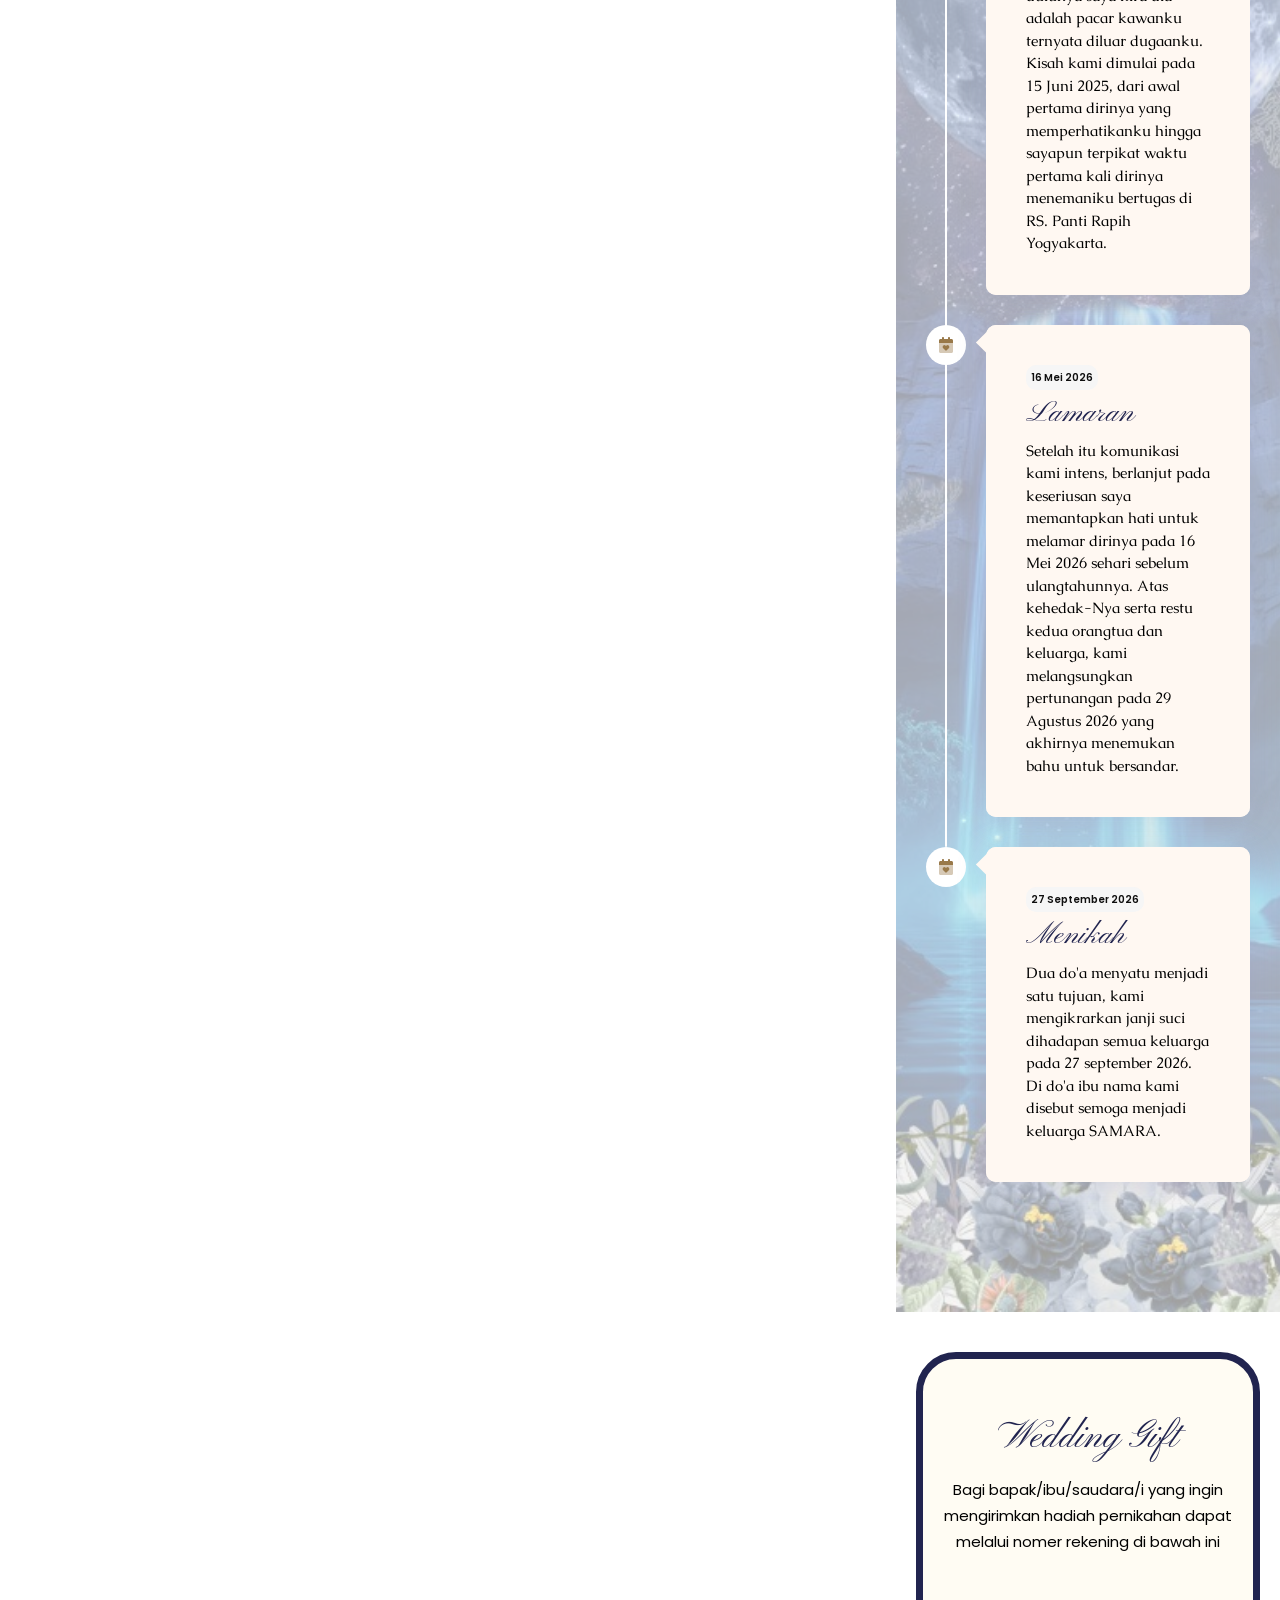
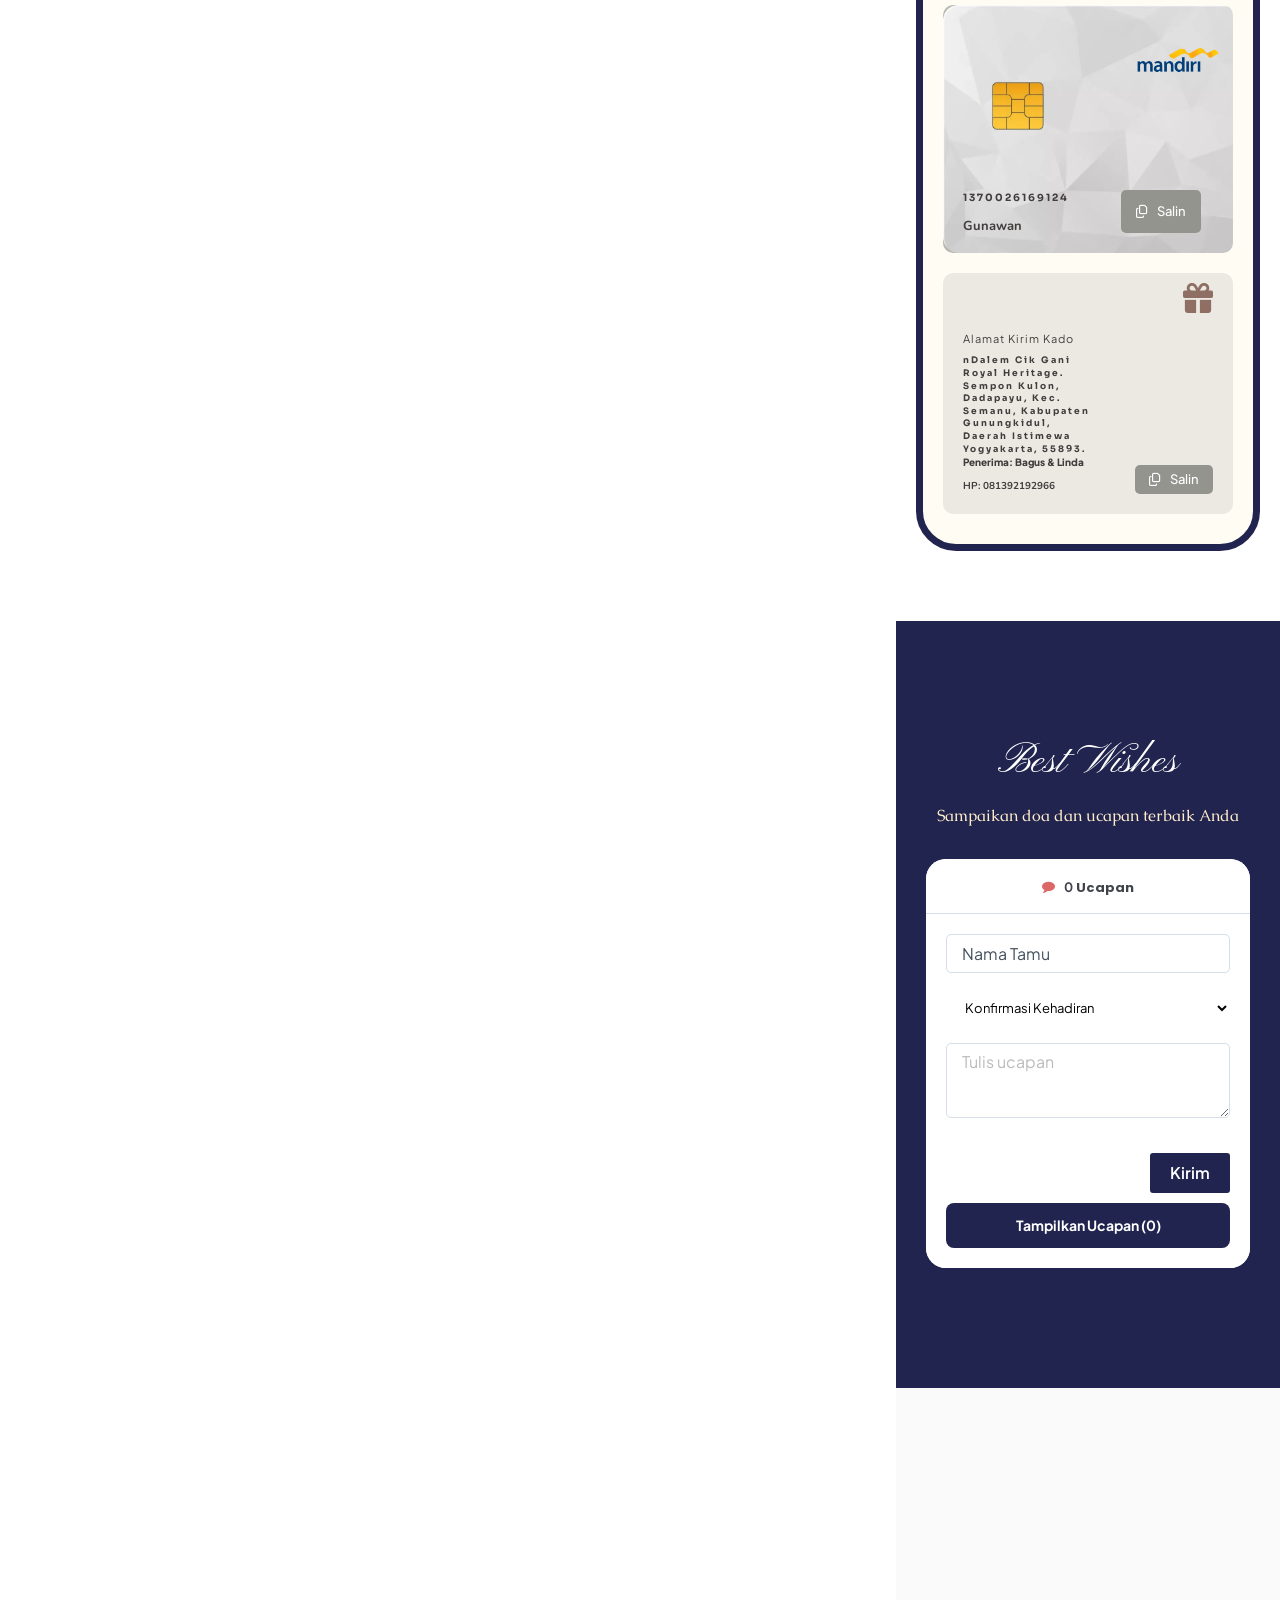
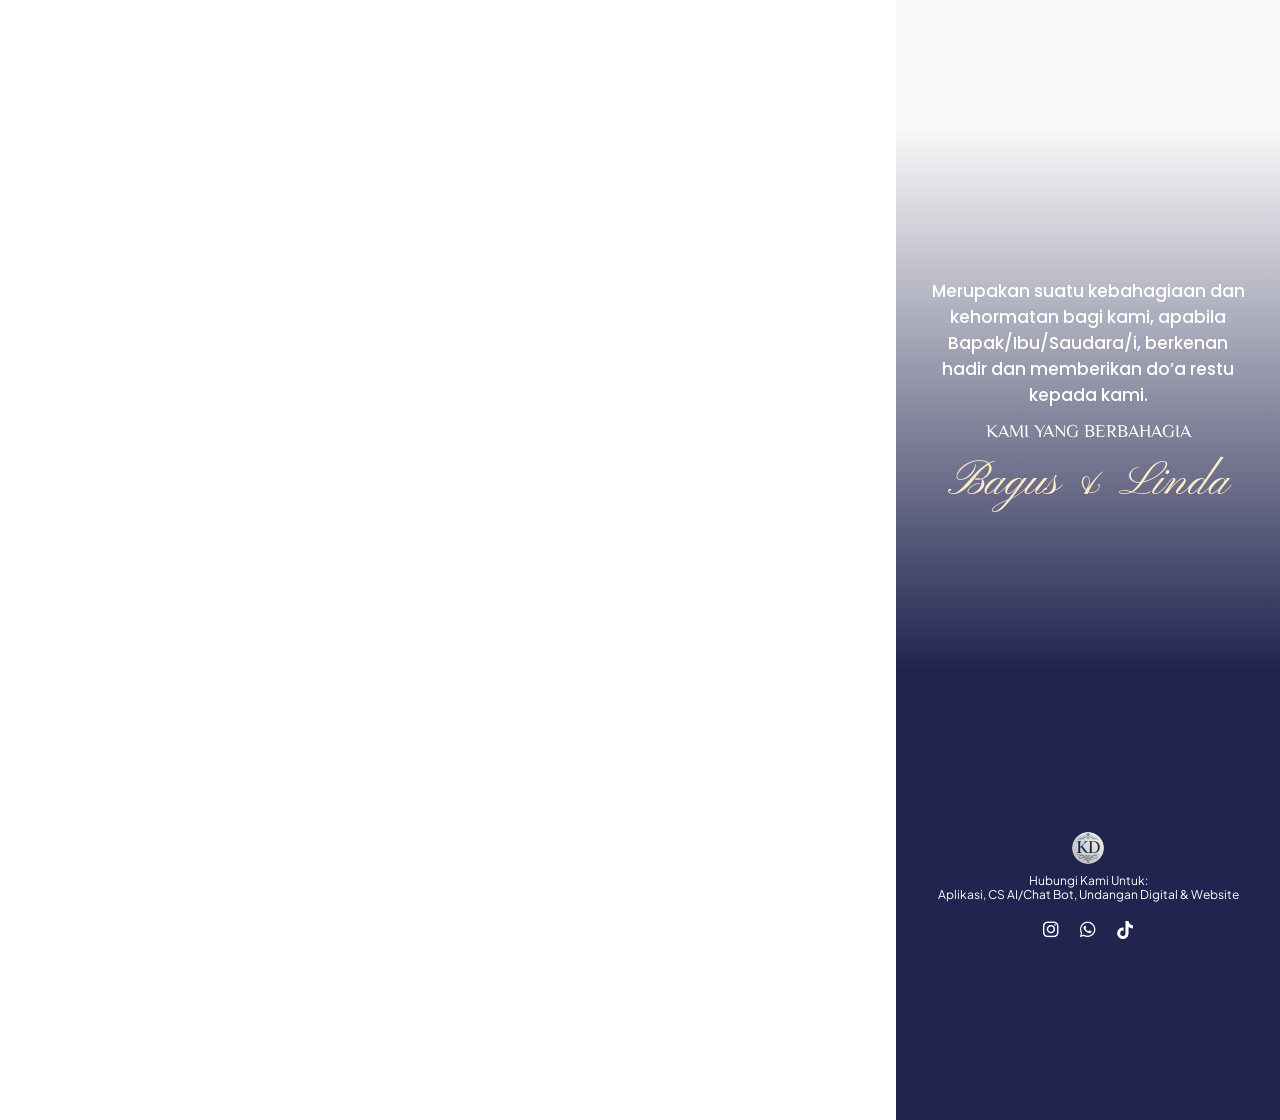
==== commit fec1e875: "Ngunduh Mantu: tambah jadwal Menerima Tamu Sabtu + Resepsi Minggu, samakan style hitam tengah" ====
--- a/index.html
+++ b/index.html
@@ -3797,6 +3797,53 @@
                       mengharap kehadiran Bapak/Ibu/Saudara/i pada acara Ngunduh Mantu kami.</span>
                   </div>
                 </div>
+                <style>
+                  .elementor-element-ngunduhtamu, .elementor-element-ngunduhresepsi, .elementor-element-4011384b, .elementor-element-2fa56f0b { text-align:center !important; }
+                  .elementor-element-ngunduhtamu > .elementor-widget-container, .elementor-element-ngunduhresepsi > .elementor-widget-container, .elementor-element-4011384b > .elementor-widget-container, .elementor-element-2fa56f0b > .elementor-widget-container { margin:0px 0px 0px 0px; text-align:center !important; }
+                  .elementor-element-ngunduhtamu .elementor-heading-title, .elementor-element-ngunduhresepsi .elementor-heading-title, .elementor-element-2fa56f0b .elementor-heading-title { font-family:"Caudex", Sans-serif !important; font-size:20px !important; font-weight:600 !important; line-height:38px !important; color:#000000 !important; text-align:center !important; }
+                  .elementor-element-4011384b .jet-listing-dynamic-field__content { color:#000000 !important; font-family:"Aboreto", Sans-serif !important; font-size:20px !important; font-weight:600 !important; text-transform:uppercase !important; text-align:center !important; }
+                  .elementor-element-4011384b .jet-listing-dynamic-field { justify-content:center !important; }
+                </style>
+                <div
+                  class="elementor-element elementor-element-ngunduhtamu elementor-invisible elementor-widget elementor-widget-heading"
+                  data-id="ngunduhtamu" data-element_type="widget" data-e-type="widget"
+                  data-settings="{&quot;_animation&quot;:&quot;fadeInUp&quot;,&quot;_animation_delay&quot;:200}"
+                  data-widget_type="heading.default">
+                  <div class="elementor-widget-container">
+                    <span class="elementor-heading-title elementor-size-default">Mulai Menerima Tamu</span>
+                  </div>
+                </div>
+                <div
+                  class="elementor-element elementor-element-4011384b jedv-enabled--yes elementor-invisible elementor-widget elementor-widget-jet-listing-dynamic-field"
+                  data-id="4011384b" data-element_type="widget" data-e-type="widget"
+                  data-settings="{&quot;_animation&quot;:&quot;zoomIn&quot;,&quot;_animation_delay&quot;:200}"
+                  data-widget_type="jet-listing-dynamic-field.default">
+                  <div class="elementor-widget-container">
+                    <div class="jet-listing jet-listing-dynamic-field display-inline">
+                      <div class="jet-listing-dynamic-field__inline-wrap">
+                        <div class="jet-listing-dynamic-field__content">Sabtu, 03 Oktober 2026</div>
+                      </div>
+                    </div>
+                  </div>
+                </div>
+                <div
+                  class="elementor-element elementor-element-2fa56f0b elementor-invisible elementor-widget elementor-widget-heading"
+                  data-id="2fa56f0b" data-element_type="widget" data-e-type="widget"
+                  data-settings="{&quot;_animation&quot;:&quot;fadeInUp&quot;,&quot;_animation_delay&quot;:300}"
+                  data-widget_type="heading.default">
+                  <div class="elementor-widget-container">
+                    <span class="elementor-heading-title elementor-size-default">09.00 WIB - Selesai</span>
+                  </div>
+                </div>
+                <div
+                  class="elementor-element elementor-element-ngunduhresepsi elementor-invisible elementor-widget elementor-widget-heading"
+                  data-id="ngunduhresepsi" data-element_type="widget" data-e-type="widget"
+                  data-settings="{&quot;_animation&quot;:&quot;fadeInUp&quot;,&quot;_animation_delay&quot;:200}"
+                  data-widget_type="heading.default">
+                  <div class="elementor-widget-container">
+                    <span class="elementor-heading-title elementor-size-default">Resepsi</span>
+                  </div>
+                </div>
                 <div
                   class="elementor-element elementor-element-4011384a jedv-enabled--yes elementor-invisible elementor-widget elementor-widget-jet-listing-dynamic-field"
                   data-id="4011384a" data-element_type="widget" data-e-type="widget"
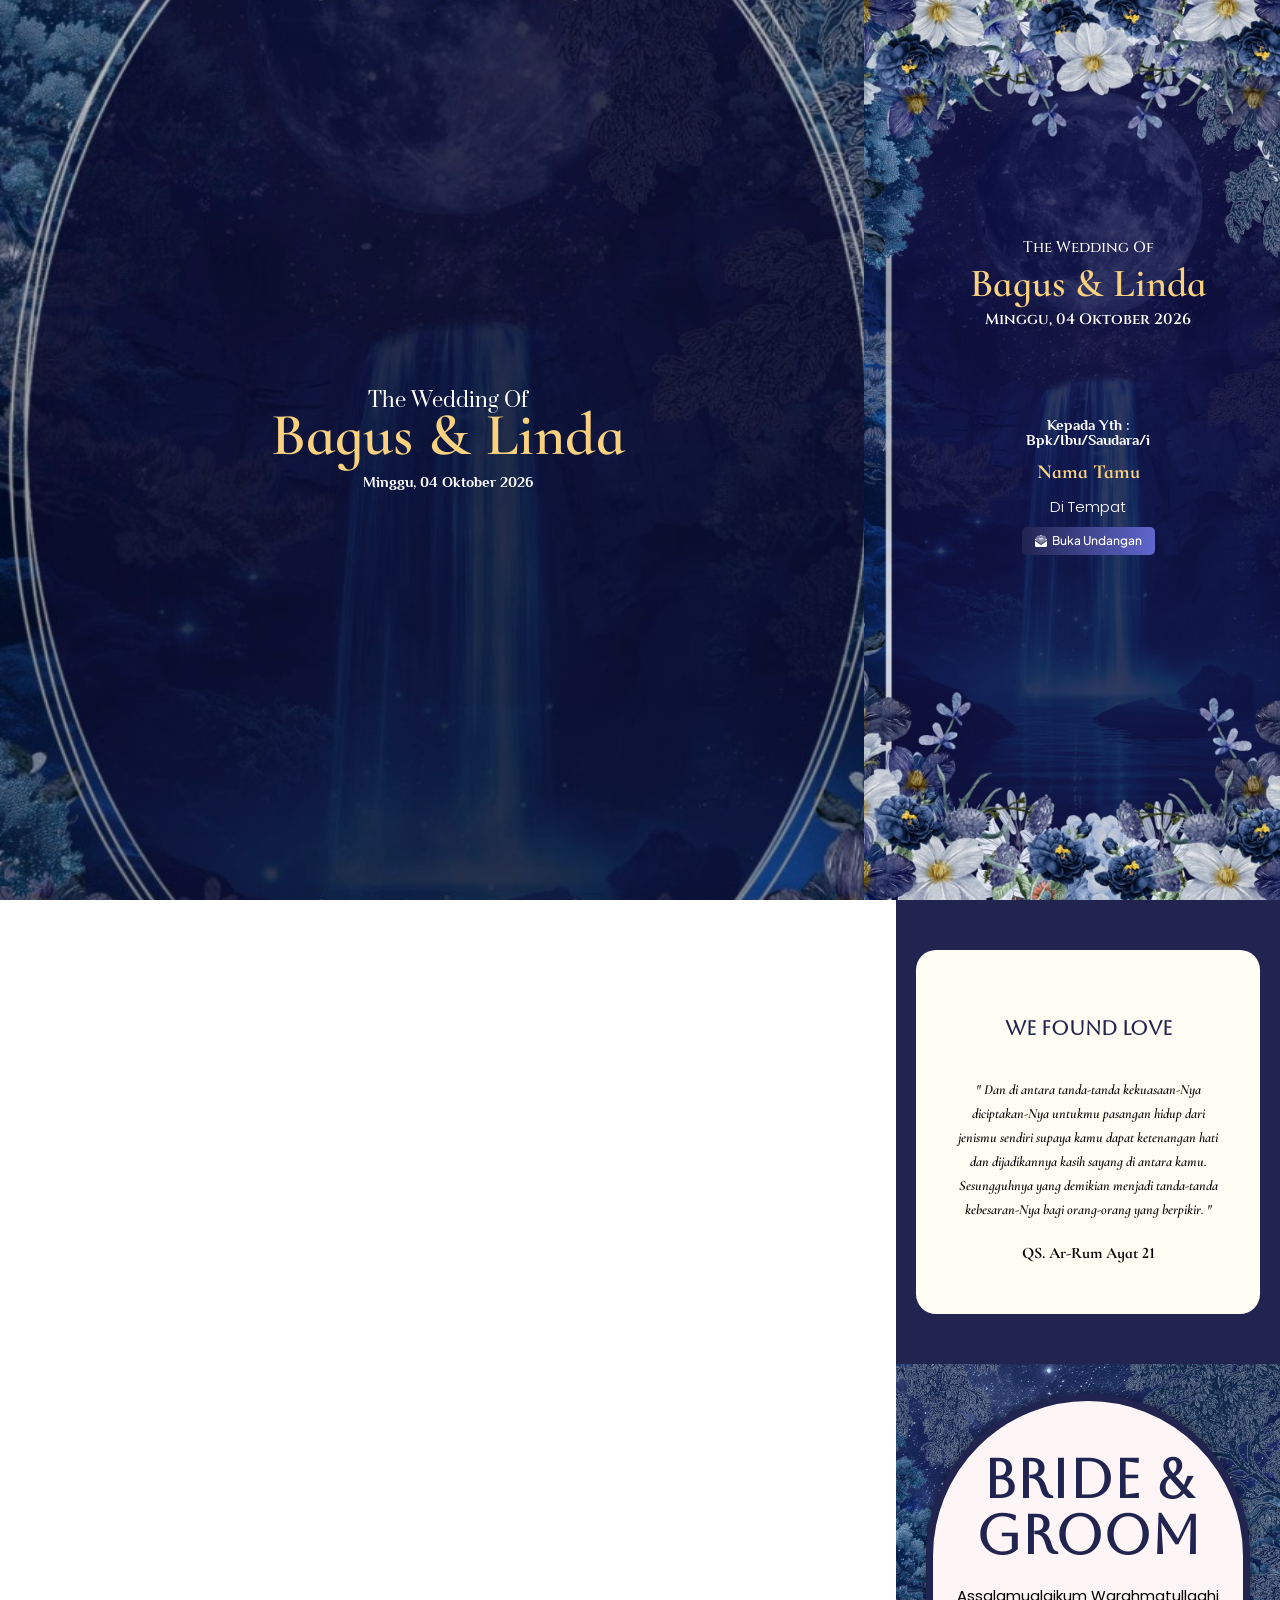
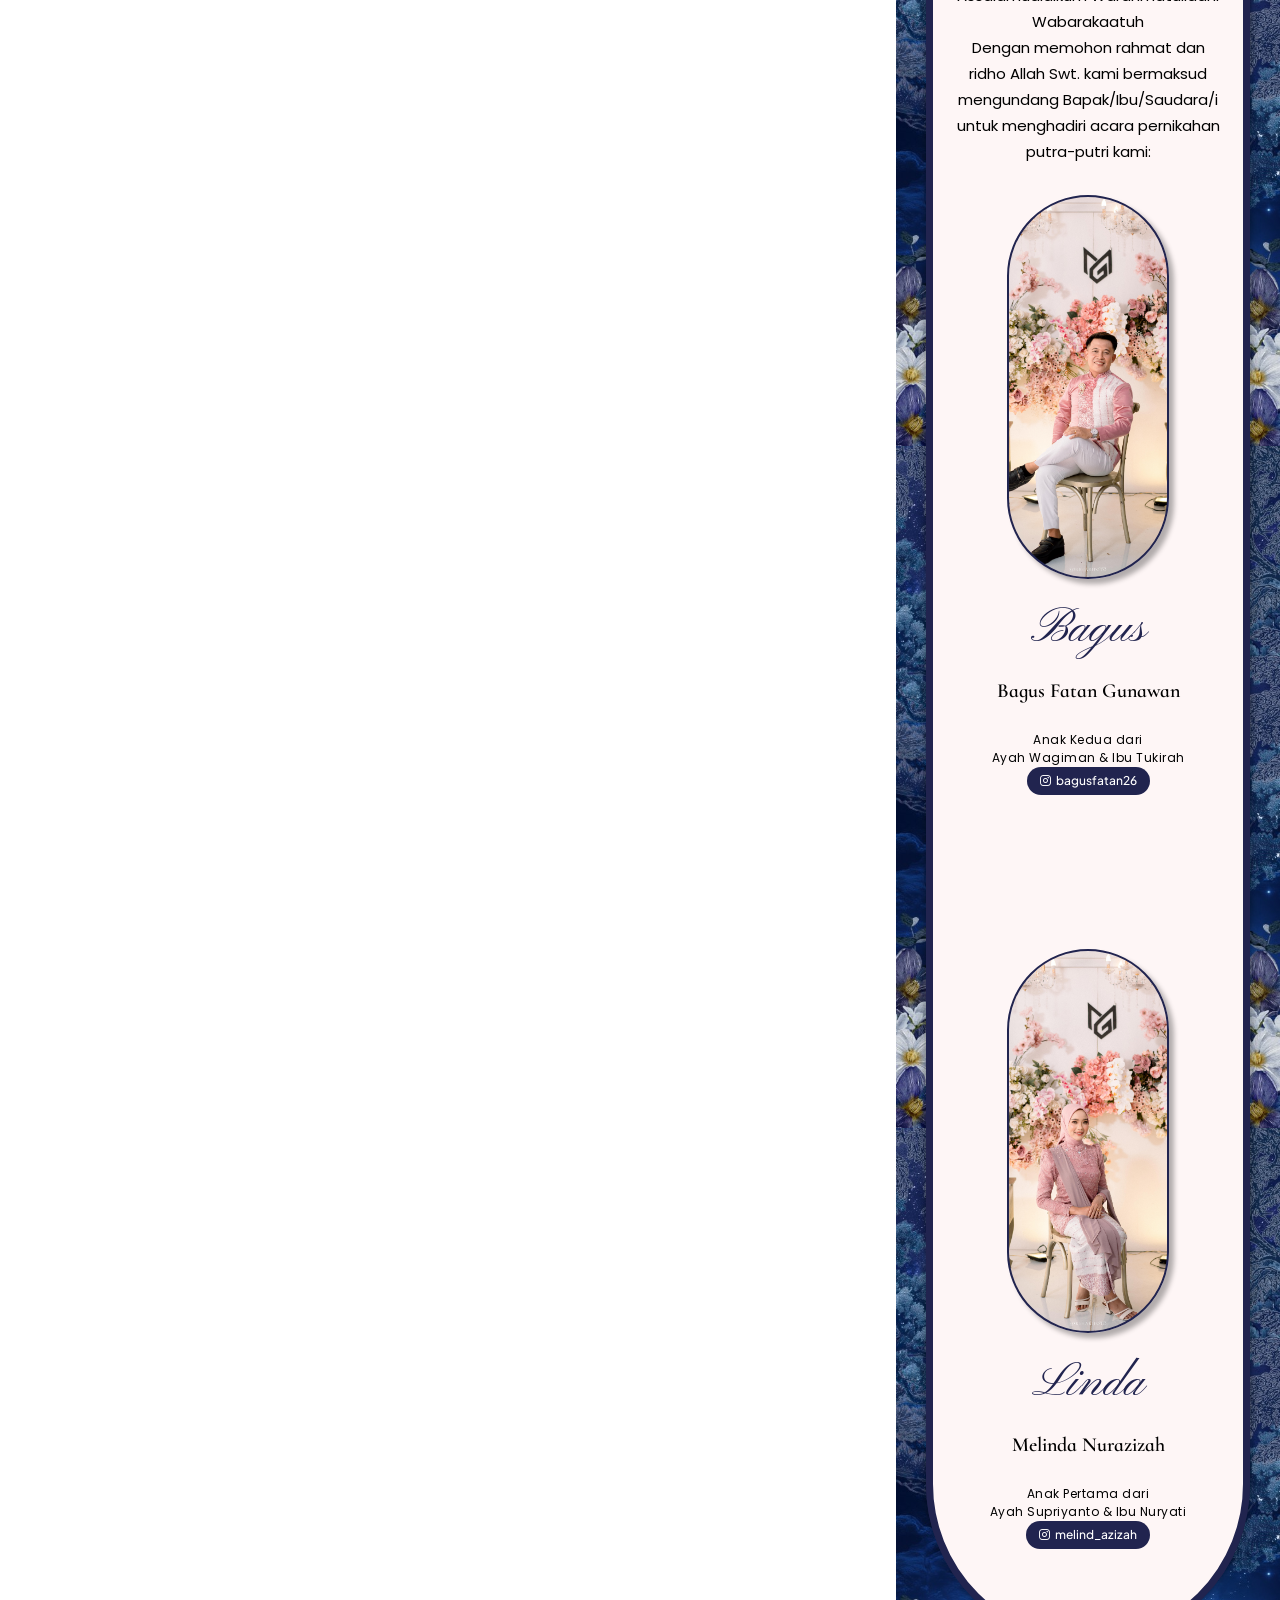
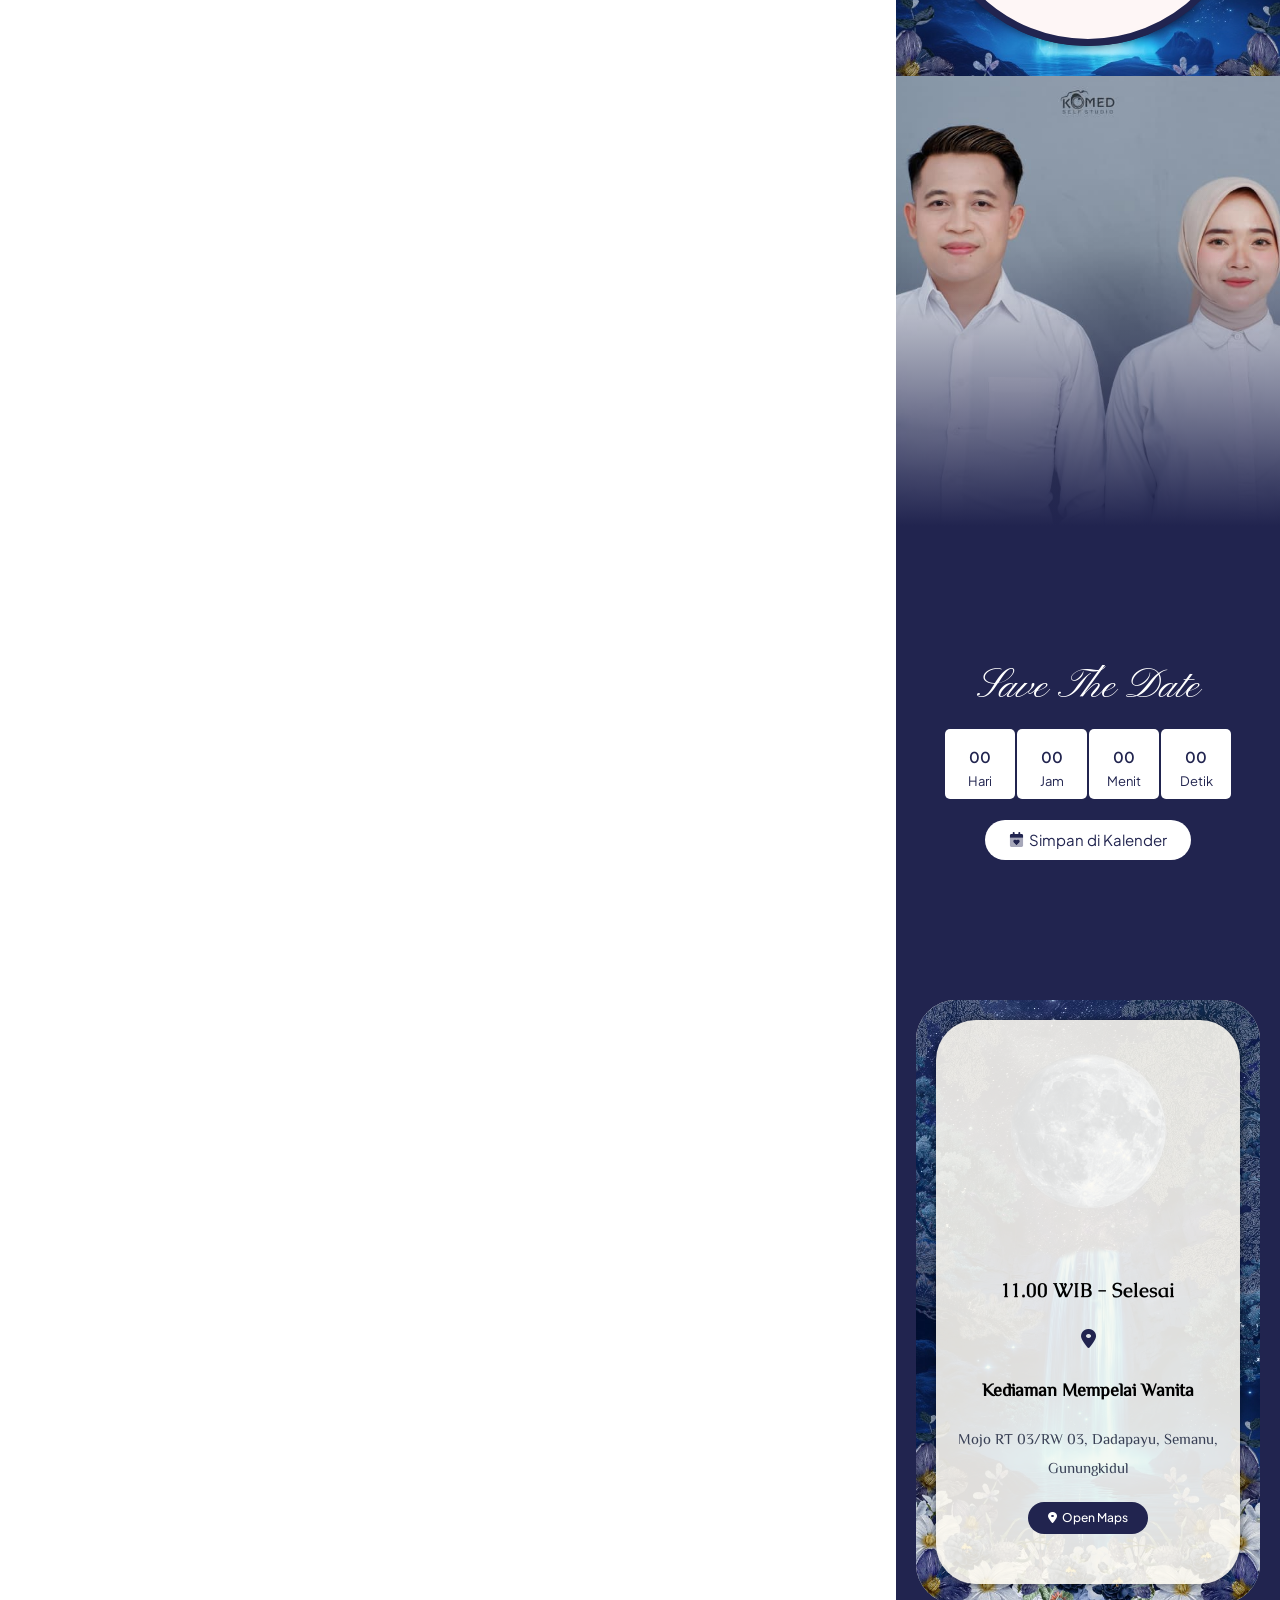
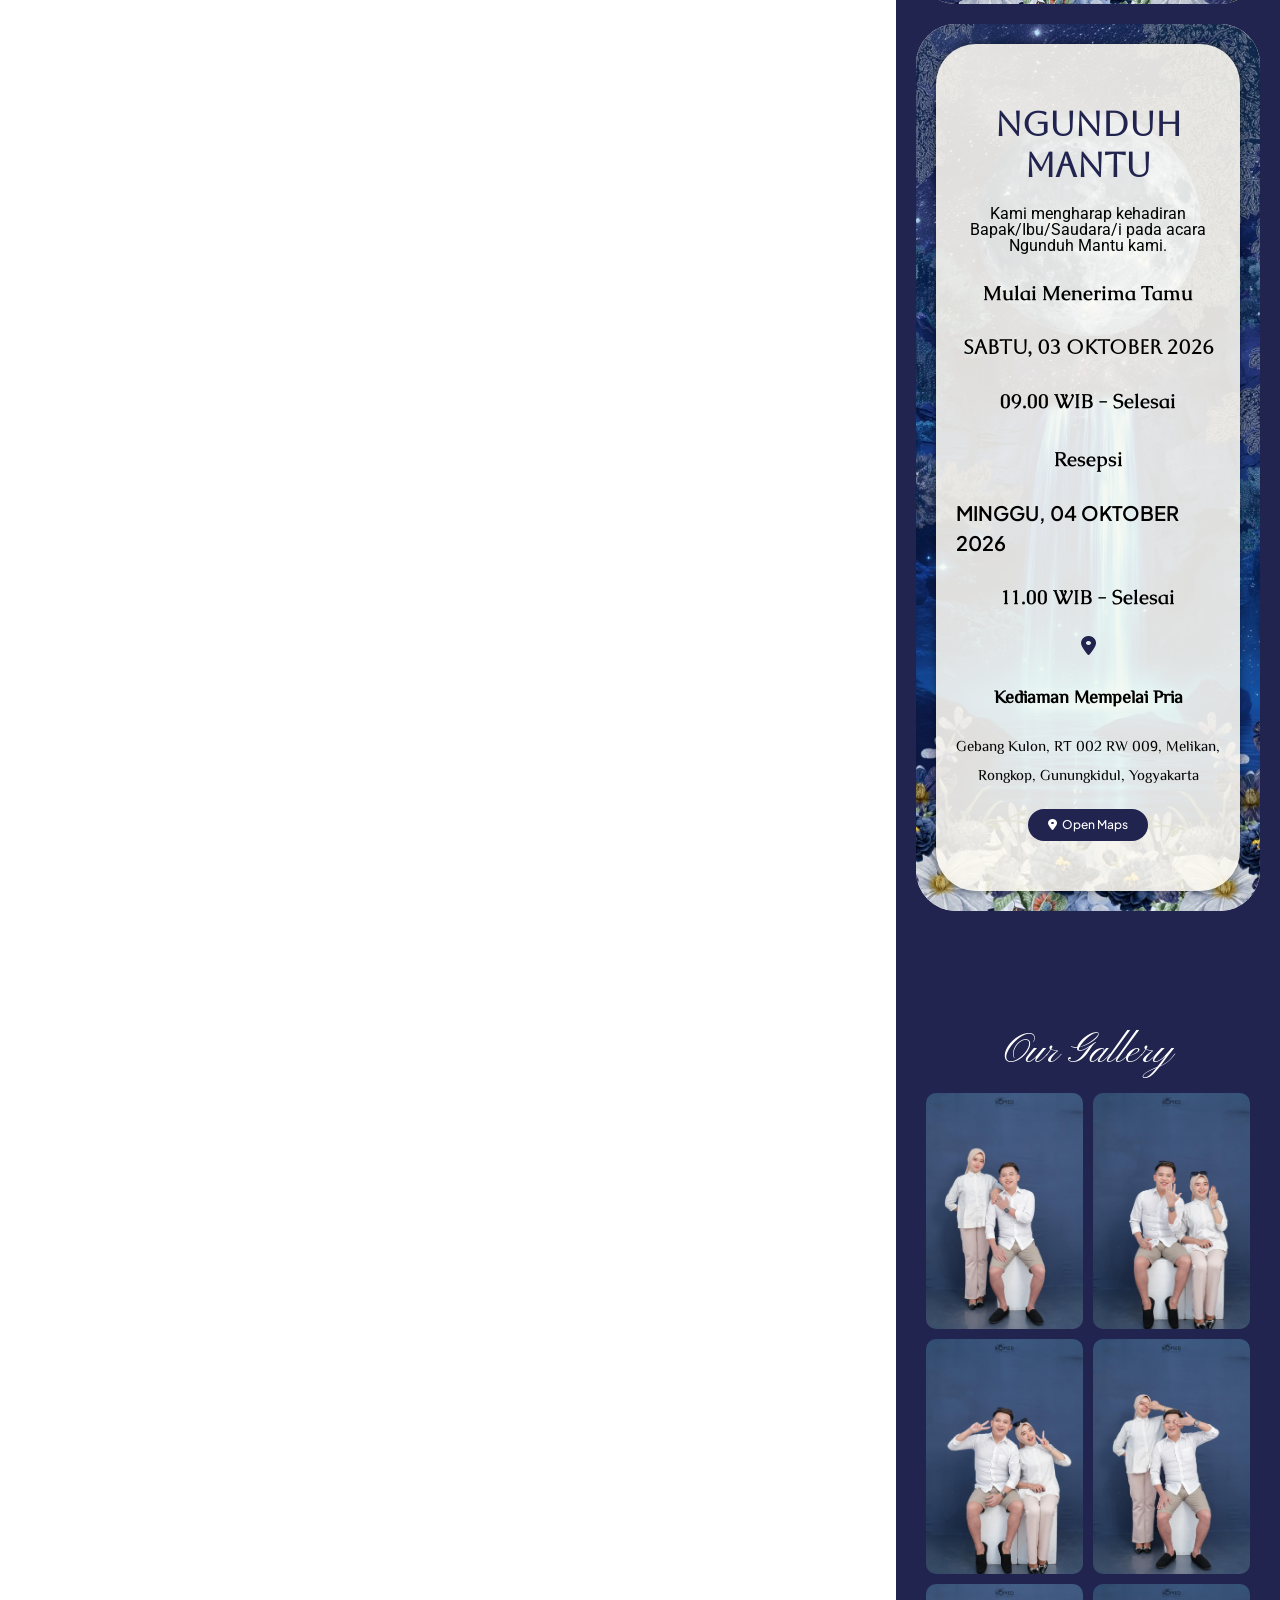
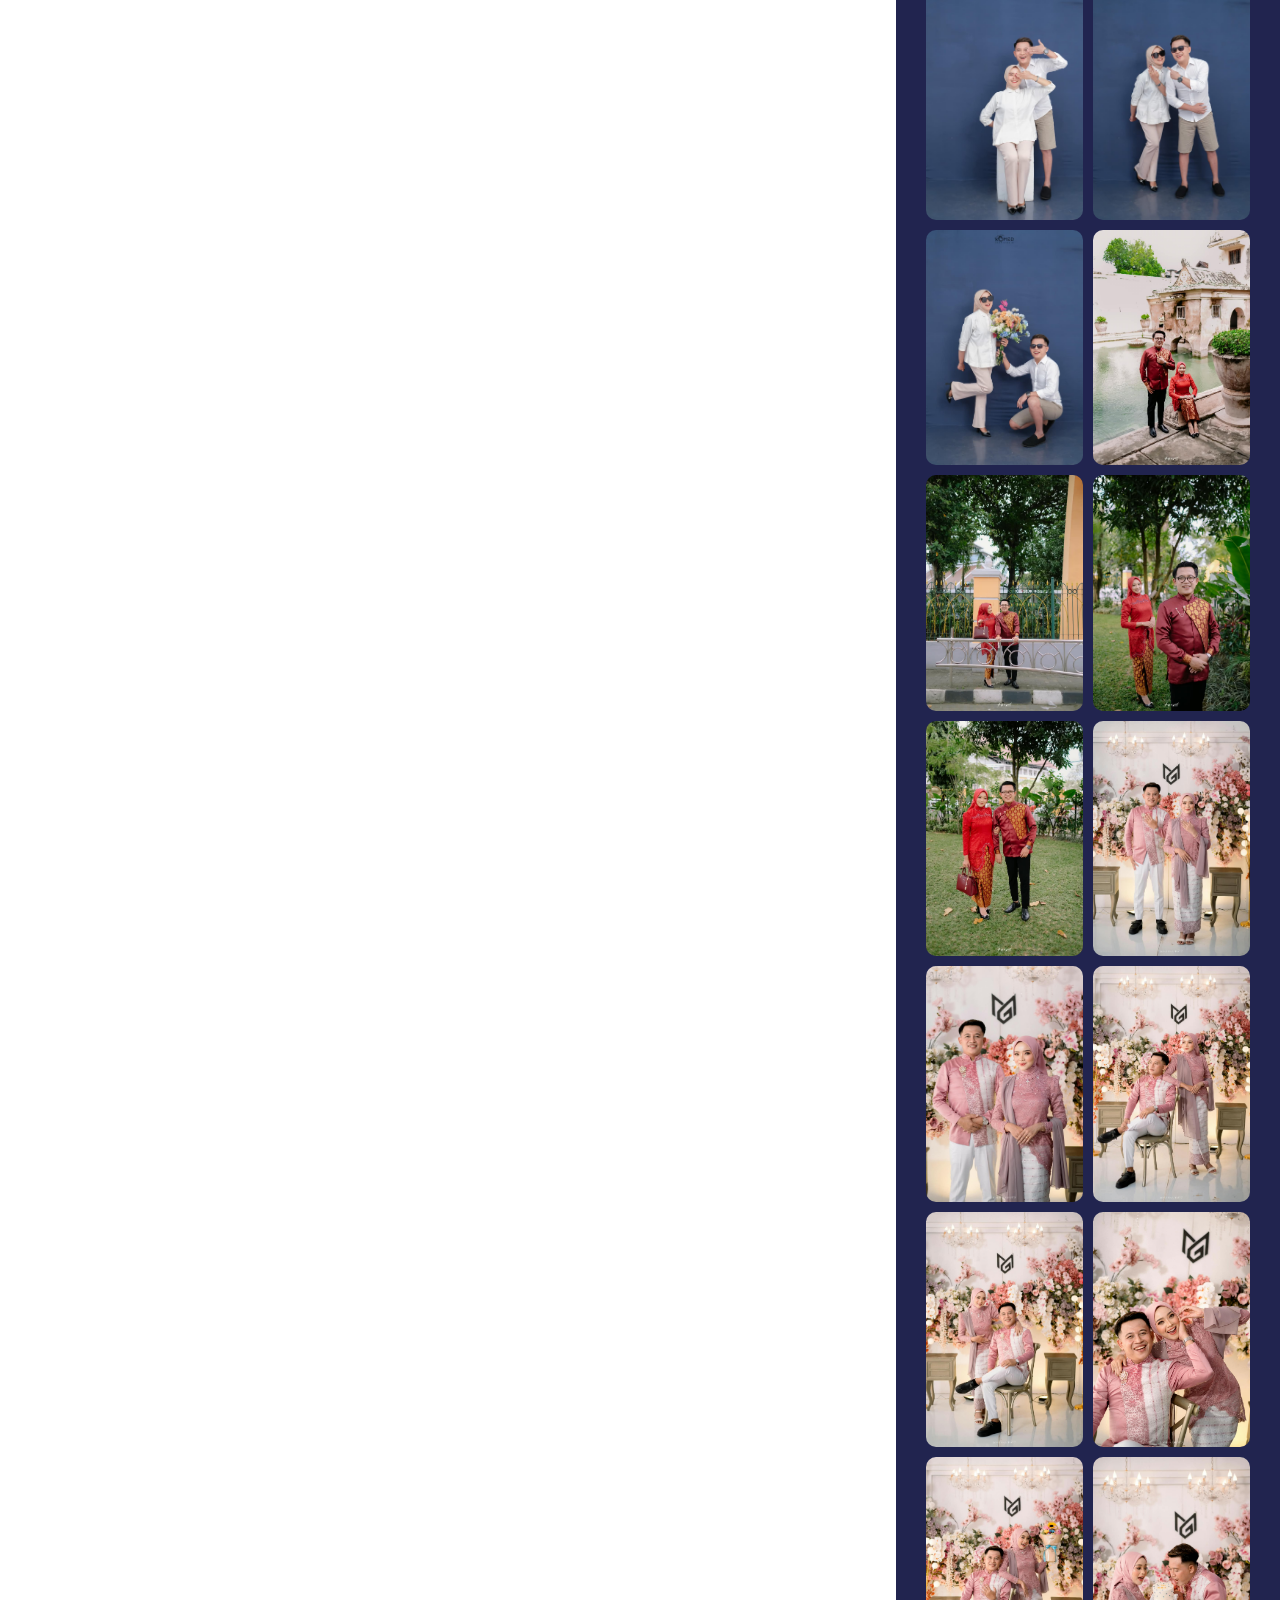
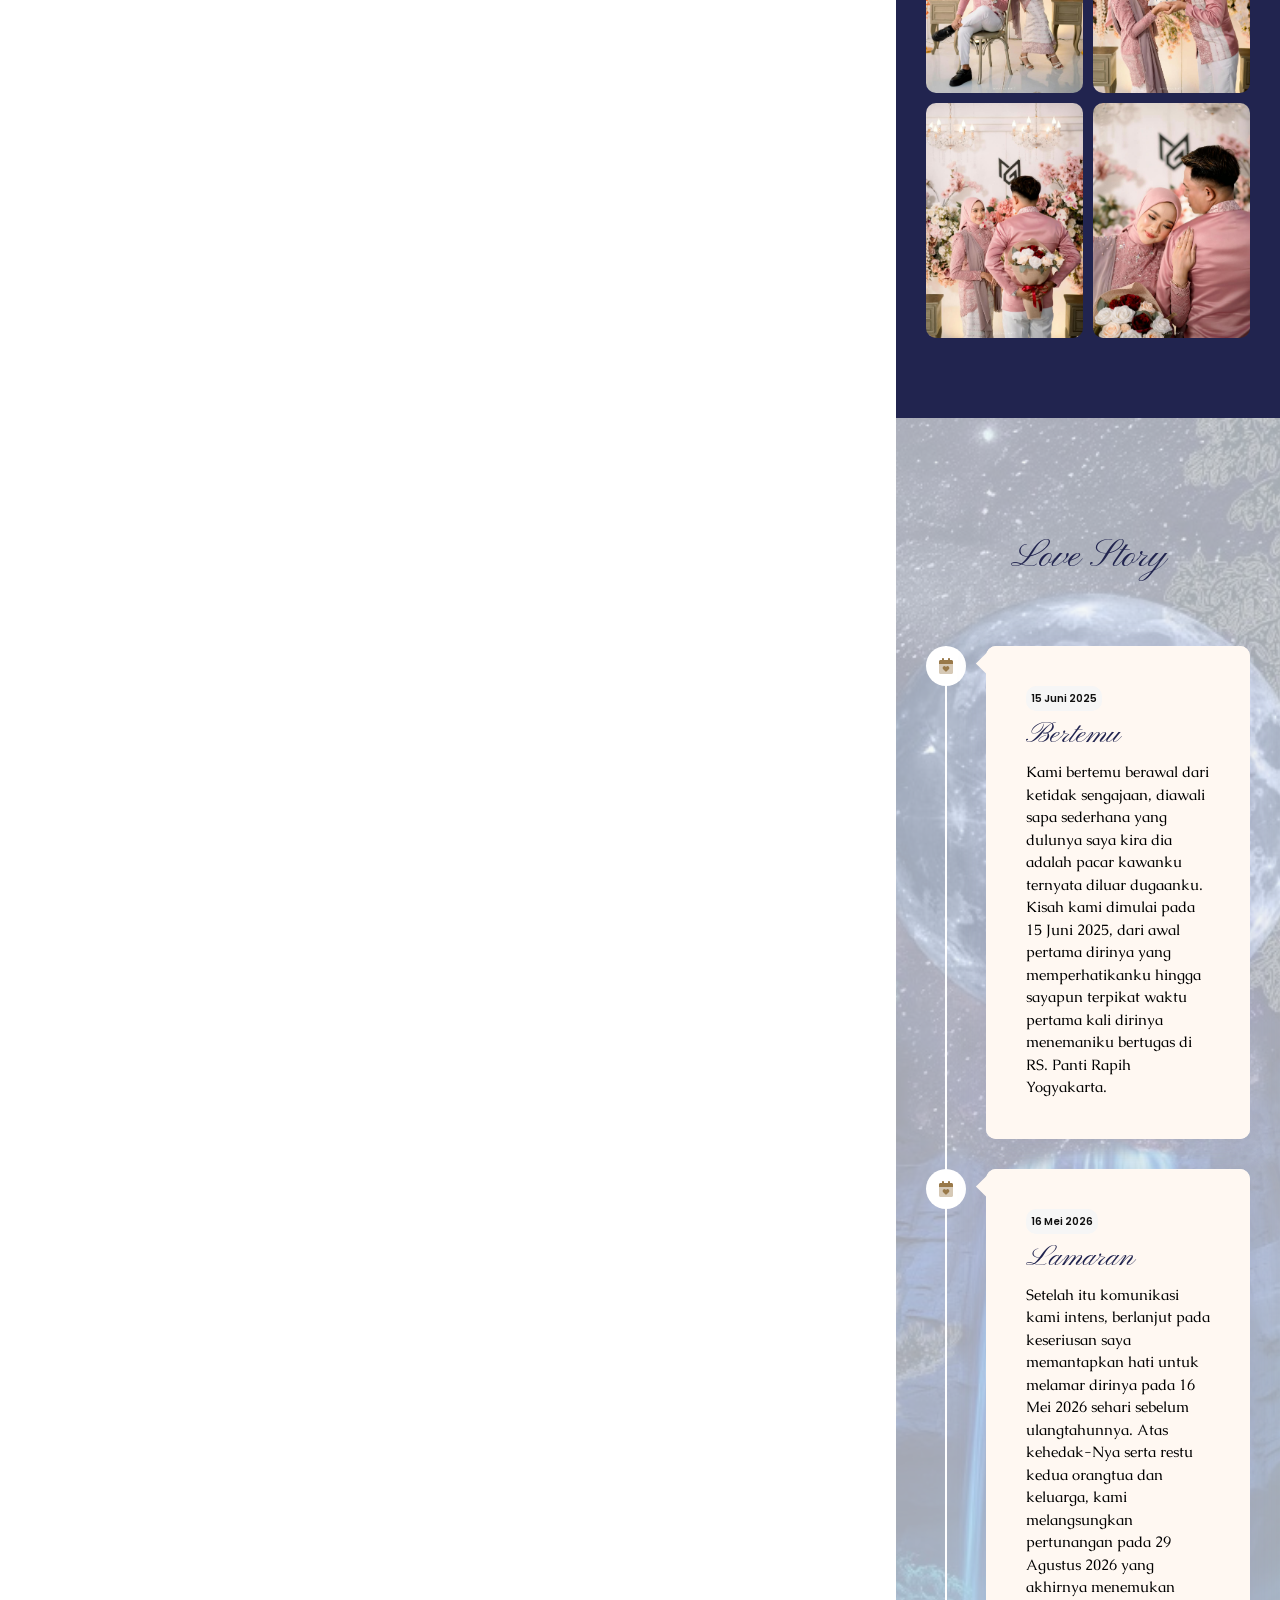
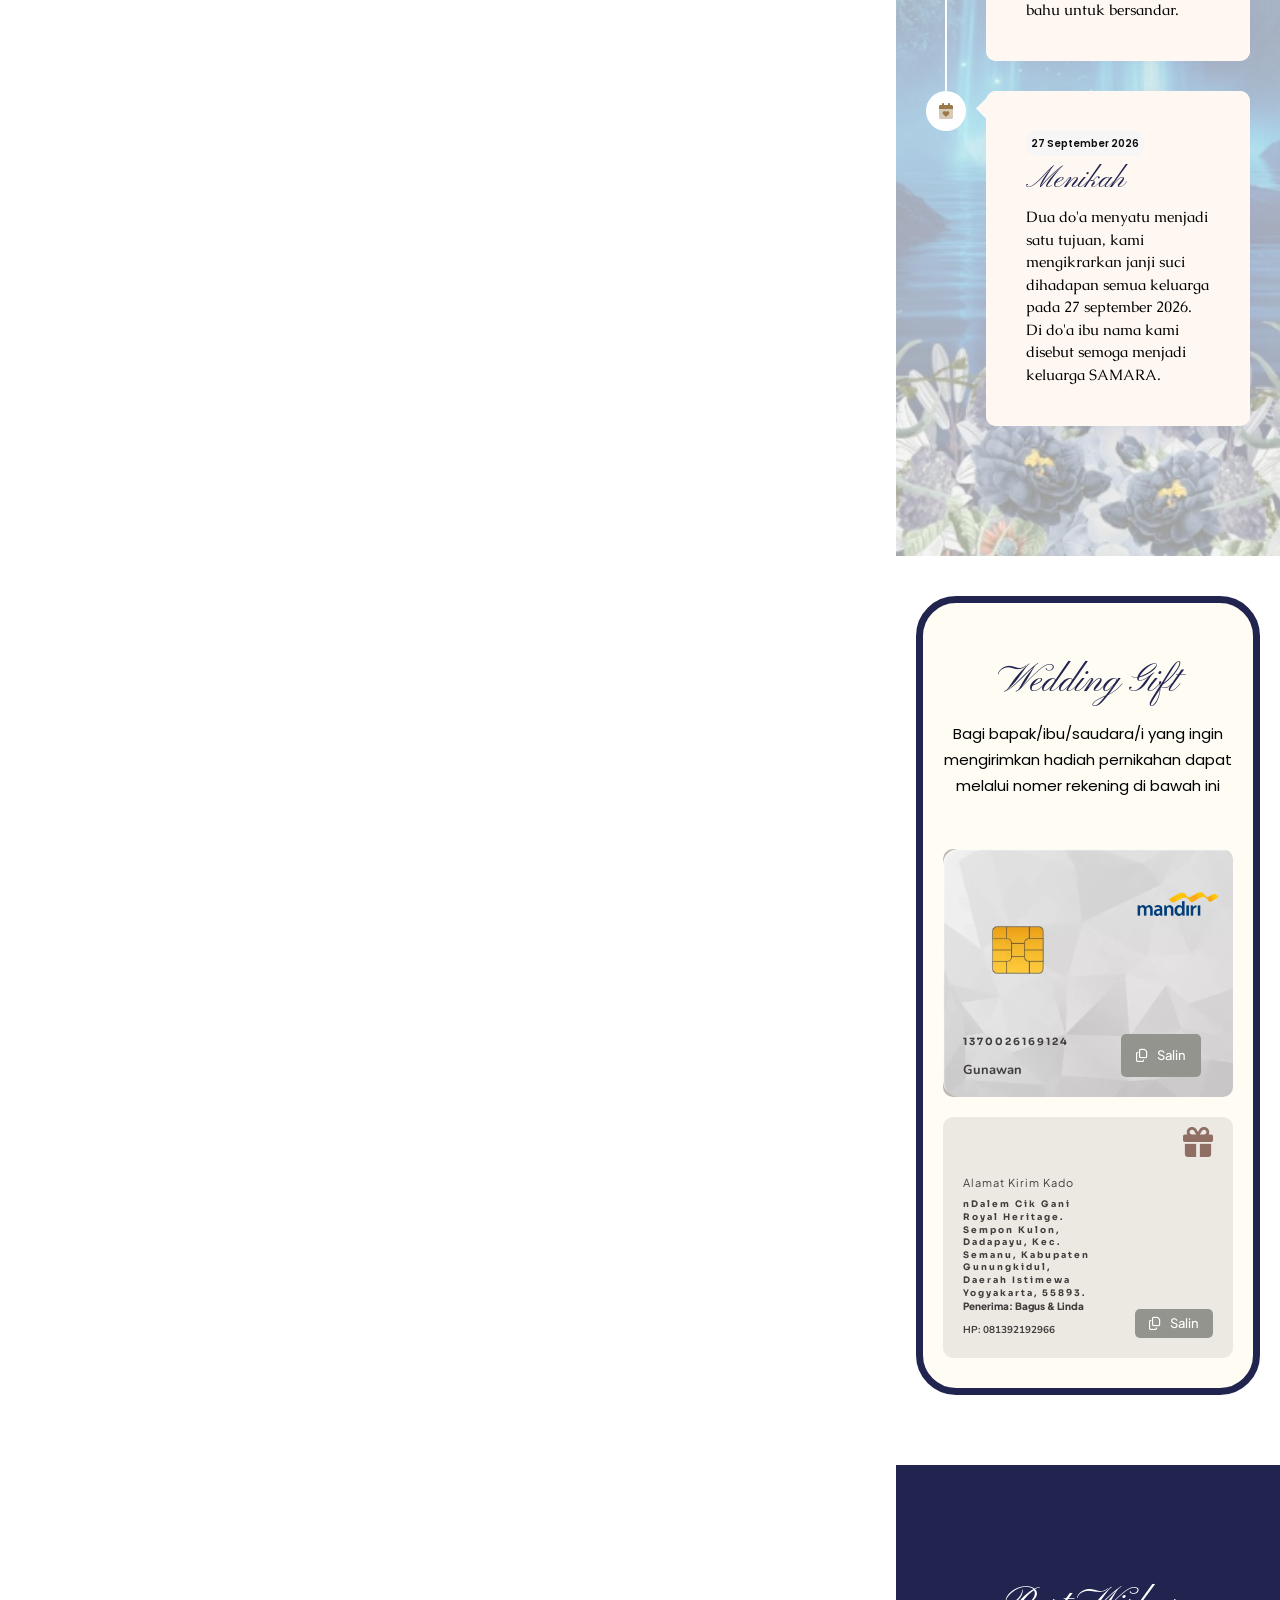
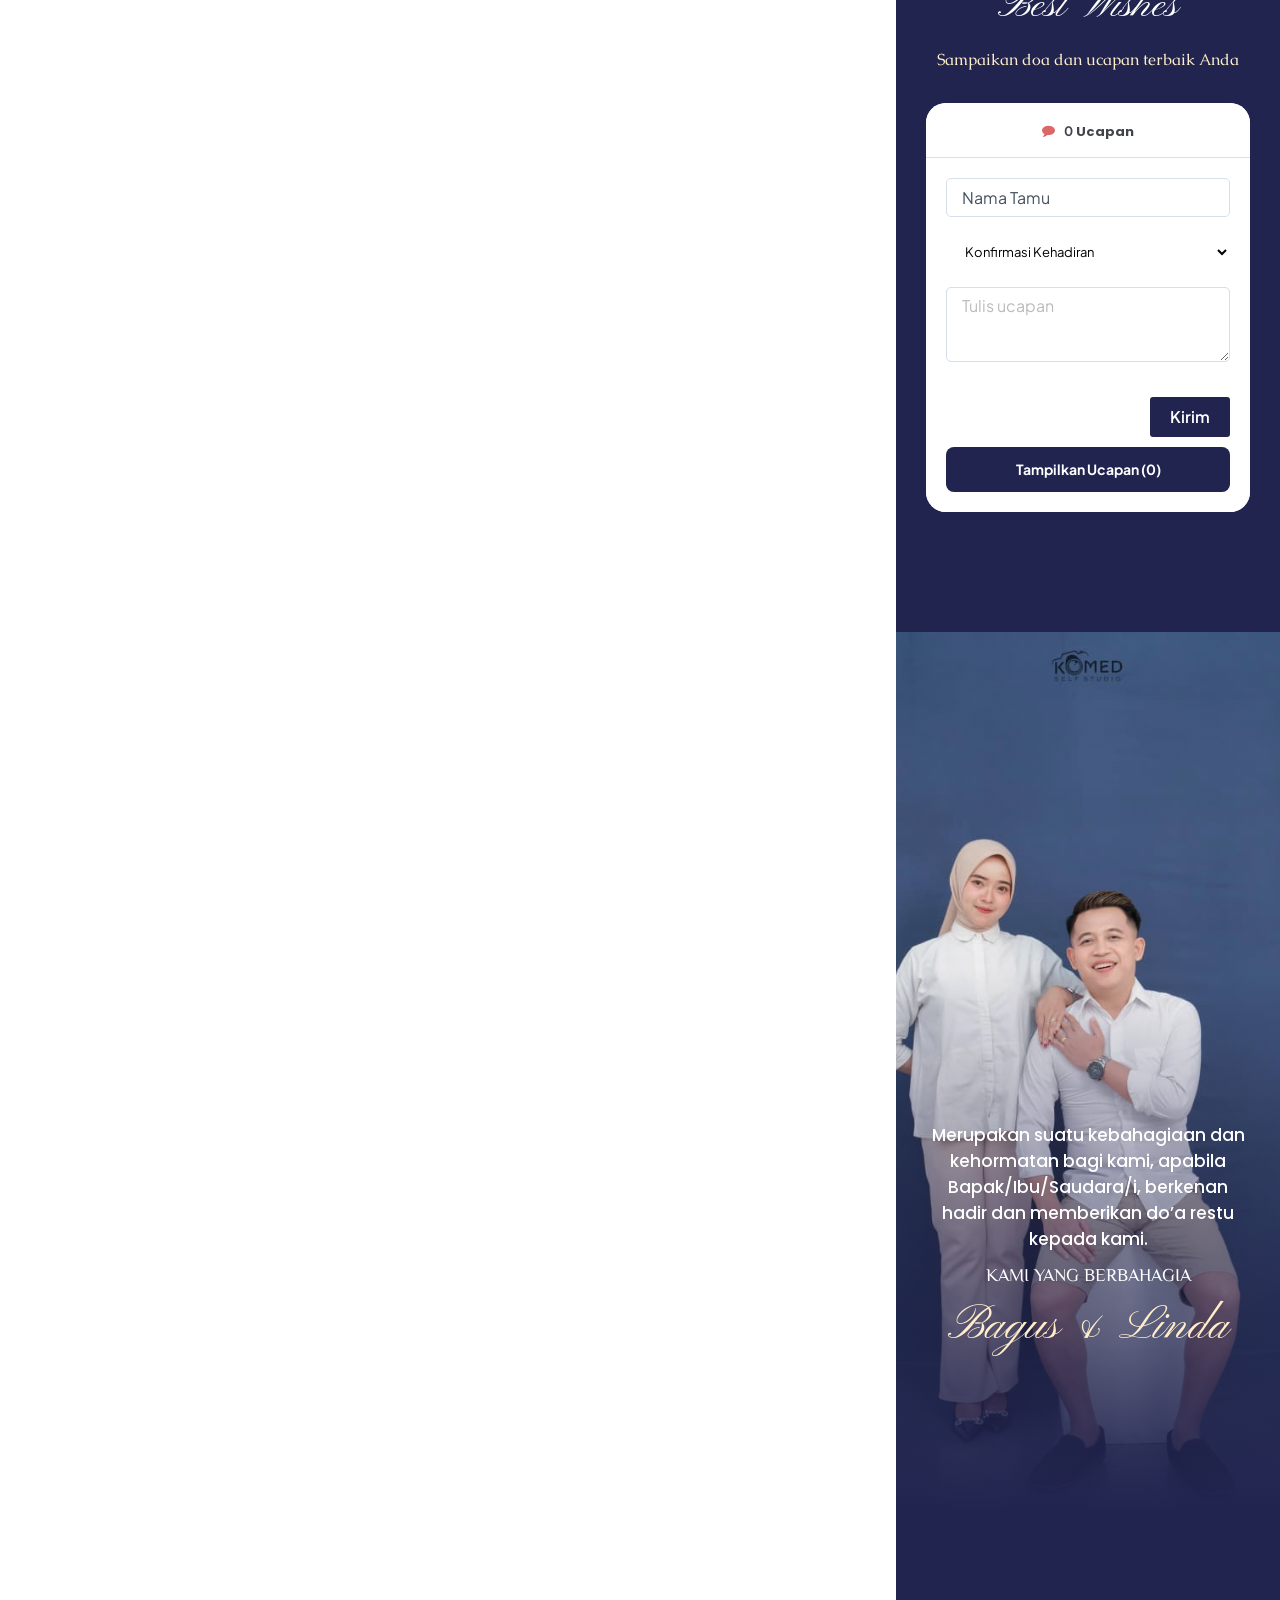
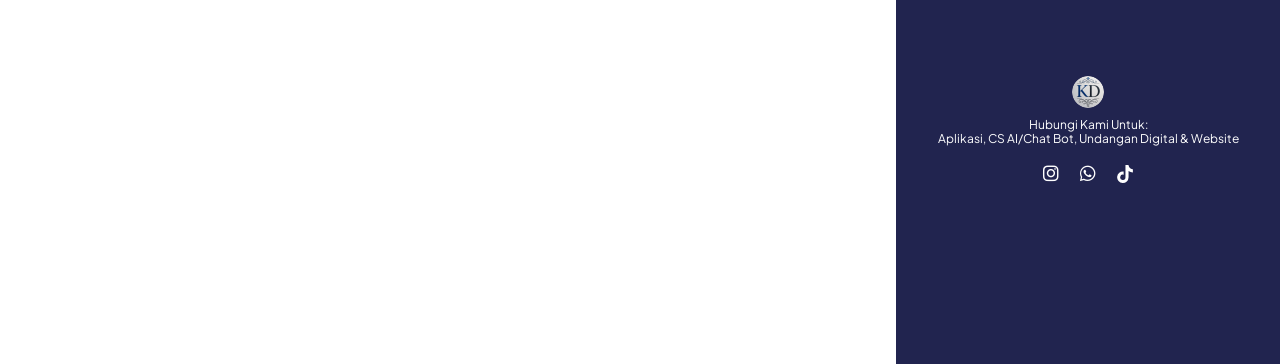
==== commit f4fc1e20: "Fix foto galeri: fallback 2 kolom kiri-kanan + buka blokir lazyload, hanya di index.html" ====
--- a/index.html
+++ b/index.html
@@ -1436,6 +1436,51 @@
       .e-con.e-parent:nth-of-type(n+2):not(.e-lazyloaded):not(.e-no-lazyload) * {
         background-image: none !important;
       }
+    }
+  </style>
+  <style id="foto-fallback-css">
+    /* Fallback hanya-di-index: tampilkan galeri 2 kolom kiri-kanan walau JS Elementor gagal.
+       Begitu JS Elementor jalan, ia menambah class e-gallery-container ke wadah,
+       sehingga aturan :not(.e-gallery-container) di bawah otomatis nonaktif
+       dan layout masonry asli yang mengambil alih. */
+    .elementor-gallery__container:not(.e-gallery-container) {
+      display: grid !important;
+      grid-template-columns: 1fr 1fr !important;
+      grid-gap: 10px !important;
+      gap: 10px !important;
+    }
+
+    .elementor-gallery__container:not(.e-gallery-container) .e-gallery-item {
+      display: block !important;
+      width: 100% !important;
+      margin: 0 !important;
+      position: relative !important;
+      overflow: hidden !important;
+    }
+
+    .elementor-gallery__container:not(.e-gallery-container) .e-gallery-image.elementor-gallery-item__image {
+      background-size: cover !important;
+      background-position: center center !important;
+      background-repeat: no-repeat !important;
+      display: block !important;
+      width: 100% !important;
+      aspect-ratio: 2 / 3 !important;
+      height: auto !important;
+      min-height: 0 !important;
+    }
+
+    /* iPhone/Safari lama yang belum kenal aspect-ratio: pakai trik padding */
+    @supports not (aspect-ratio: 2 / 3) {
+      .elementor-gallery__container:not(.e-gallery-container) .e-gallery-image.elementor-gallery-item__image {
+        height: 0 !important;
+        padding-bottom: 150% !important;
+      }
+    }
+
+    /* Jangan biarkan aturan lazyload di atas mematikan background slideshow/cover */
+    .e-con.e-parent.foto-fallback-show,
+    .e-con.e-parent.foto-fallback-show * {
+      background-image: var(--foto-fallback-bg, none) !important;
     }
   </style>
   <link rel="stylesheet" href="./ajax/libs/font-awesome/6.5.2/css/all.min.css"
@@ -3798,11 +3843,44 @@
                   </div>
                 </div>
                 <style>
-                  .elementor-element-ngunduhtamu, .elementor-element-ngunduhresepsi, .elementor-element-4011384b, .elementor-element-2fa56f0b { text-align:center !important; }
-                  .elementor-element-ngunduhtamu > .elementor-widget-container, .elementor-element-ngunduhresepsi > .elementor-widget-container, .elementor-element-4011384b > .elementor-widget-container, .elementor-element-2fa56f0b > .elementor-widget-container { margin:0px 0px 0px 0px; text-align:center !important; }
-                  .elementor-element-ngunduhtamu .elementor-heading-title, .elementor-element-ngunduhresepsi .elementor-heading-title, .elementor-element-2fa56f0b .elementor-heading-title { font-family:"Caudex", Sans-serif !important; font-size:20px !important; font-weight:600 !important; line-height:38px !important; color:#000000 !important; text-align:center !important; }
-                  .elementor-element-4011384b .jet-listing-dynamic-field__content { color:#000000 !important; font-family:"Aboreto", Sans-serif !important; font-size:20px !important; font-weight:600 !important; text-transform:uppercase !important; text-align:center !important; }
-                  .elementor-element-4011384b .jet-listing-dynamic-field { justify-content:center !important; }
+                  .elementor-element-ngunduhtamu,
+                  .elementor-element-ngunduhresepsi,
+                  .elementor-element-4011384b,
+                  .elementor-element-2fa56f0b {
+                    text-align: center !important;
+                  }
+
+                  .elementor-element-ngunduhtamu>.elementor-widget-container,
+                  .elementor-element-ngunduhresepsi>.elementor-widget-container,
+                  .elementor-element-4011384b>.elementor-widget-container,
+                  .elementor-element-2fa56f0b>.elementor-widget-container {
+                    margin: 0px 0px 0px 0px;
+                    text-align: center !important;
+                  }
+
+                  .elementor-element-ngunduhtamu .elementor-heading-title,
+                  .elementor-element-ngunduhresepsi .elementor-heading-title,
+                  .elementor-element-2fa56f0b .elementor-heading-title {
+                    font-family: "Caudex", Sans-serif !important;
+                    font-size: 20px !important;
+                    font-weight: 600 !important;
+                    line-height: 38px !important;
+                    color: #000000 !important;
+                    text-align: center !important;
+                  }
+
+                  .elementor-element-4011384b .jet-listing-dynamic-field__content {
+                    color: #000000 !important;
+                    font-family: "Aboreto", Sans-serif !important;
+                    font-size: 20px !important;
+                    font-weight: 600 !important;
+                    text-transform: uppercase !important;
+                    text-align: center !important;
+                  }
+
+                  .elementor-element-4011384b .jet-listing-dynamic-field {
+                    justify-content: center !important;
+                  }
                 </style>
                 <div
                   class="elementor-element elementor-element-ngunduhtamu elementor-invisible elementor-widget elementor-widget-heading"
@@ -6006,6 +6084,50 @@
       background-size: cover;
     }
   </style>
+  <script id="foto-fallback-js">
+      // Fallback hanya-di-index: tampilkan foto tanpa tergantung jQuery/Elementor.
+      // 1) Galeri: salin data-thumbnail -> background-image + pastikan tinggi ada.
+      // 2) Slideshow/cover: buka blokir lazyload Elementor (.e-lazyloaded) agar
+      //    background-image asli (./foto/*.jpeg) langsung berlaku.
+      (function () {
+        function showGallery() {
+          document.querySelectorAll('.e-gallery-image[data-thumbnail]').forEach(function (el) {
+            var url = el.getAttribute('data-thumbnail');
+            if (url && !el.style.backgroundImage) {
+              el.style.backgroundImage = 'url("' + url + '")';
+            }
+          });
+        }
+        function unlockLazyload() {
+          document.querySelectorAll('.e-con.e-parent:not(.e-lazyloaded):not(.e-no-lazyload)').forEach(function (el) {
+            el.classList.add('e-lazyloaded');
+          });
+          // Slideshow Elementor dibuat via JS; kalau JS-nya gagal, pasang 1 foto pertama sebagai background biasa.
+          document.querySelectorAll('[data-settings*="background_slideshow_gallery"]').forEach(function (el) {
+            if (el.querySelector('.elementor-background-slideshow')) return; // Elementor sudah jalan, jangan ganggu
+            try {
+              var s = JSON.parse(el.getAttribute('data-settings'));
+              var g = s && s.background_slideshow_gallery;
+              if (g && g.length && g[0].url) {
+                var url = g[0].url.replace(/\\\//g, '/');
+                el.style.backgroundImage = 'url("' + url + '")';
+                el.style.backgroundSize = 'cover';
+                el.style.backgroundPosition = 'center center';
+                el.classList.add('foto-fallback-show');
+                el.style.setProperty('--foto-fallback-bg', 'url("' + url + '")');
+              }
+            } catch (e) { /* abaikan, biarkan Elementor asli yang handle */ }
+          });
+        }
+        function run() { showGallery(); unlockLazyload(); }
+        if (document.readyState === 'loading') {
+          document.addEventListener('DOMContentLoaded', run);
+        } else {
+          run();
+        }
+        window.addEventListener('load', run);
+      })();
+  </script>
   <script type="module" src="./beacon.min.js/v31edd6df95cf4e85bb4c19e7a9bdbcba1788362987495"
     integrity="sha512-iIg7k2xntmwu6/uSb5tpc/hySgZc4eoL31yB29W6tJFo2akwjPWcEqnCEdJvGexCL0KEQwVYv5BlowfhVz26hg=="
     data-cf-beacon='{"version":"2024.11.0","token":"e976b156af73466291d2640f7a5c8199","r":1,"spa":2}'
